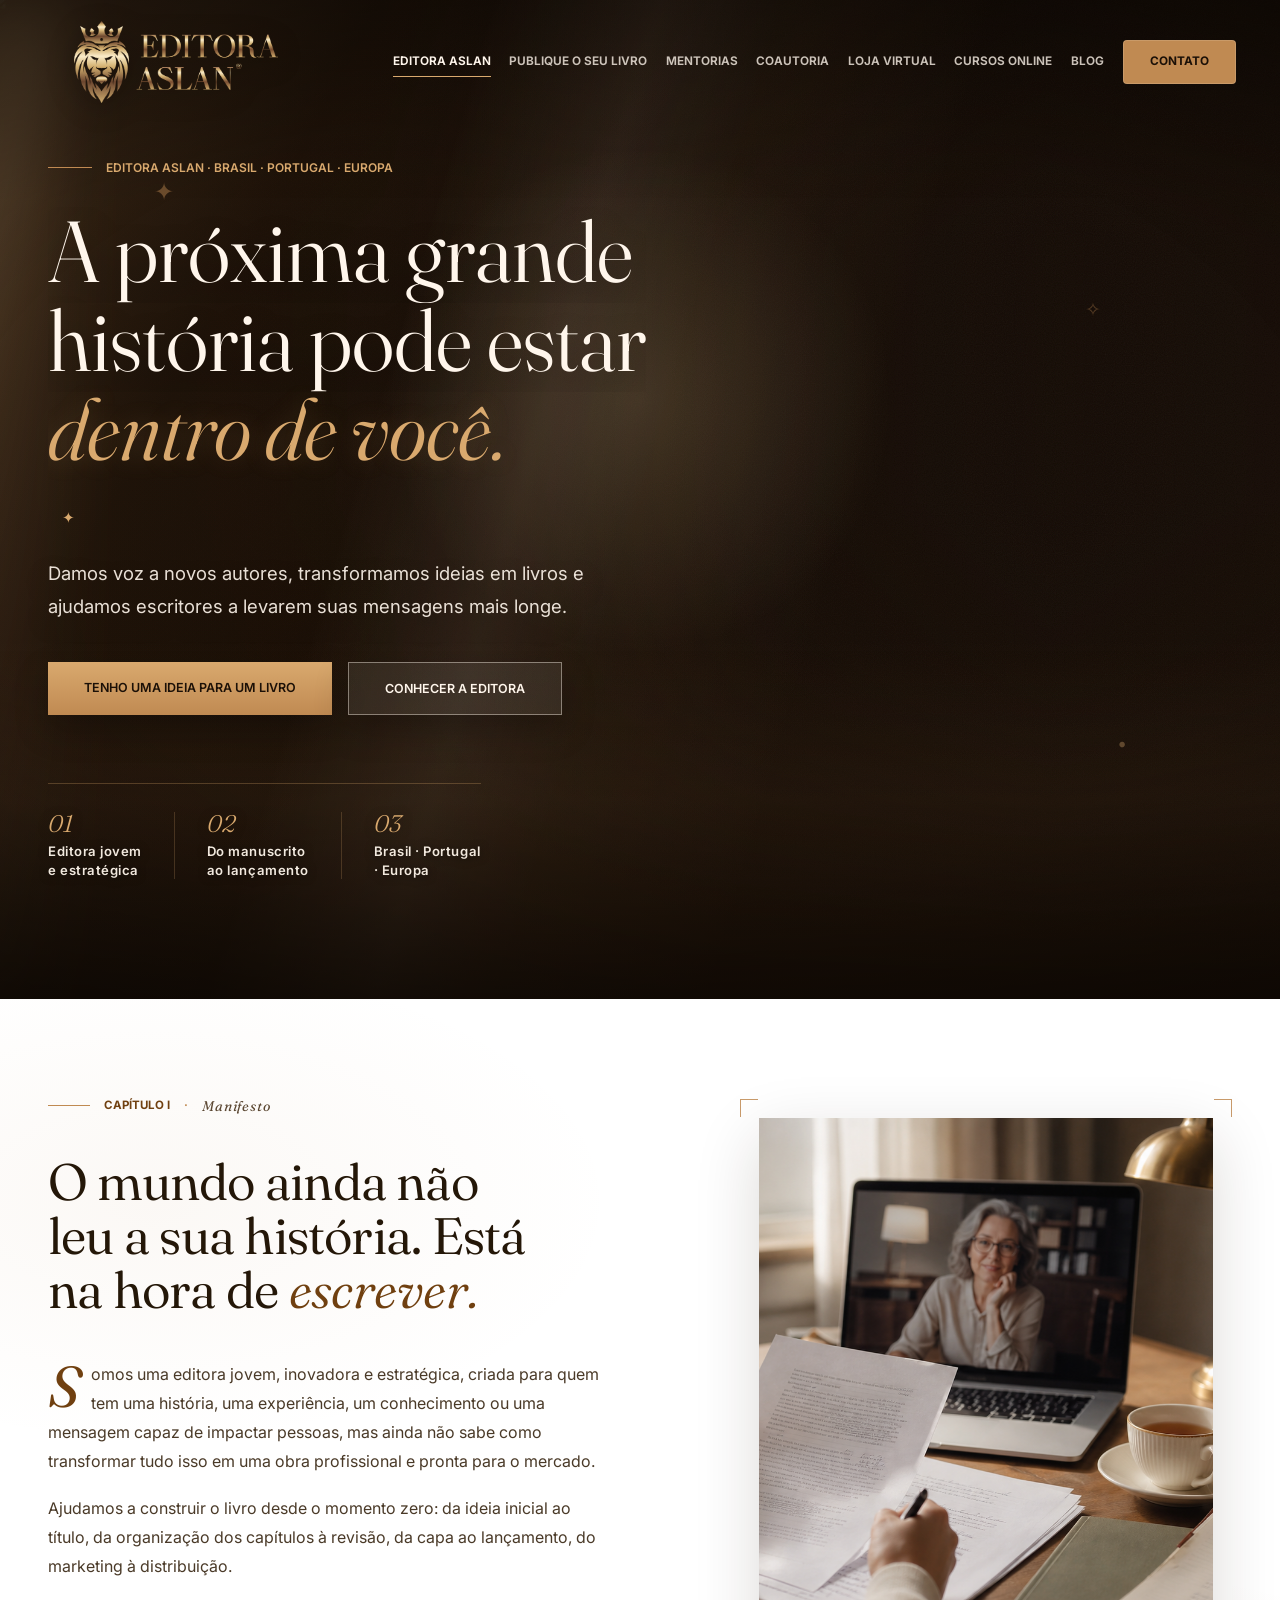
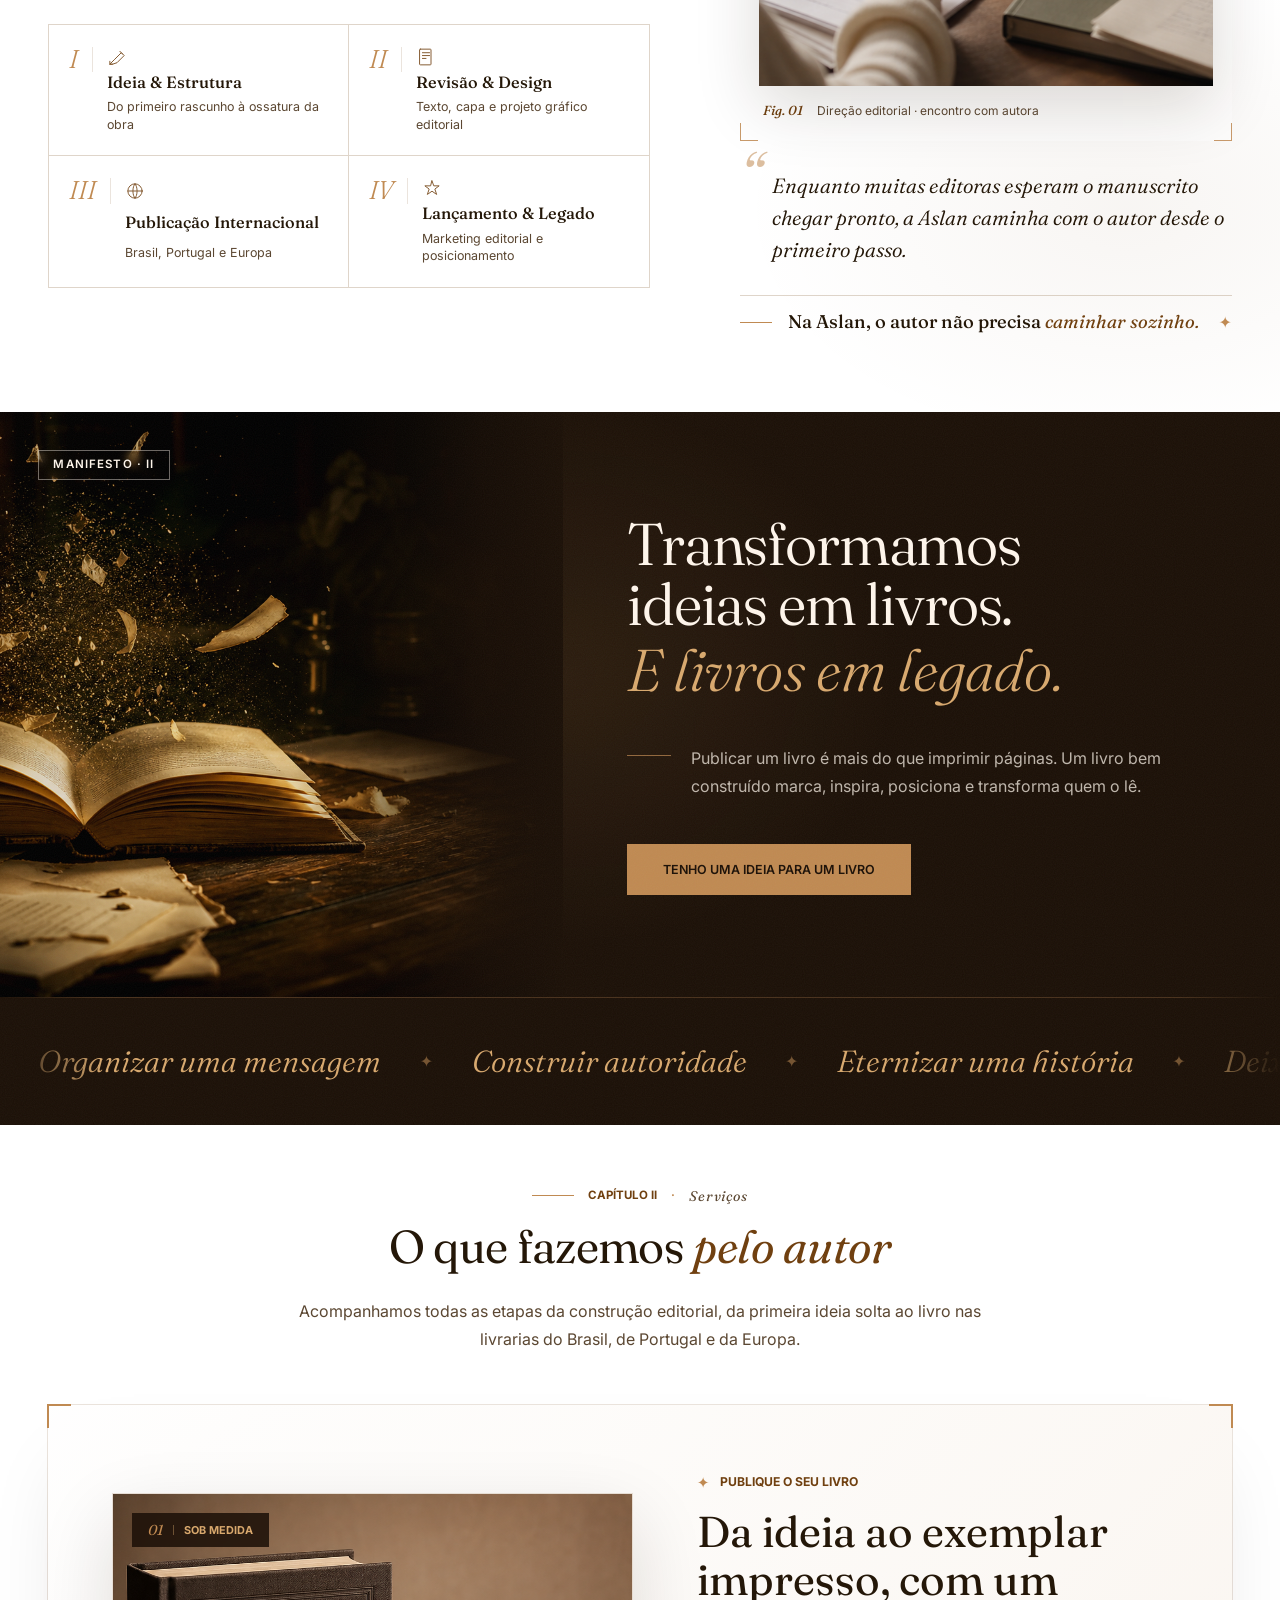
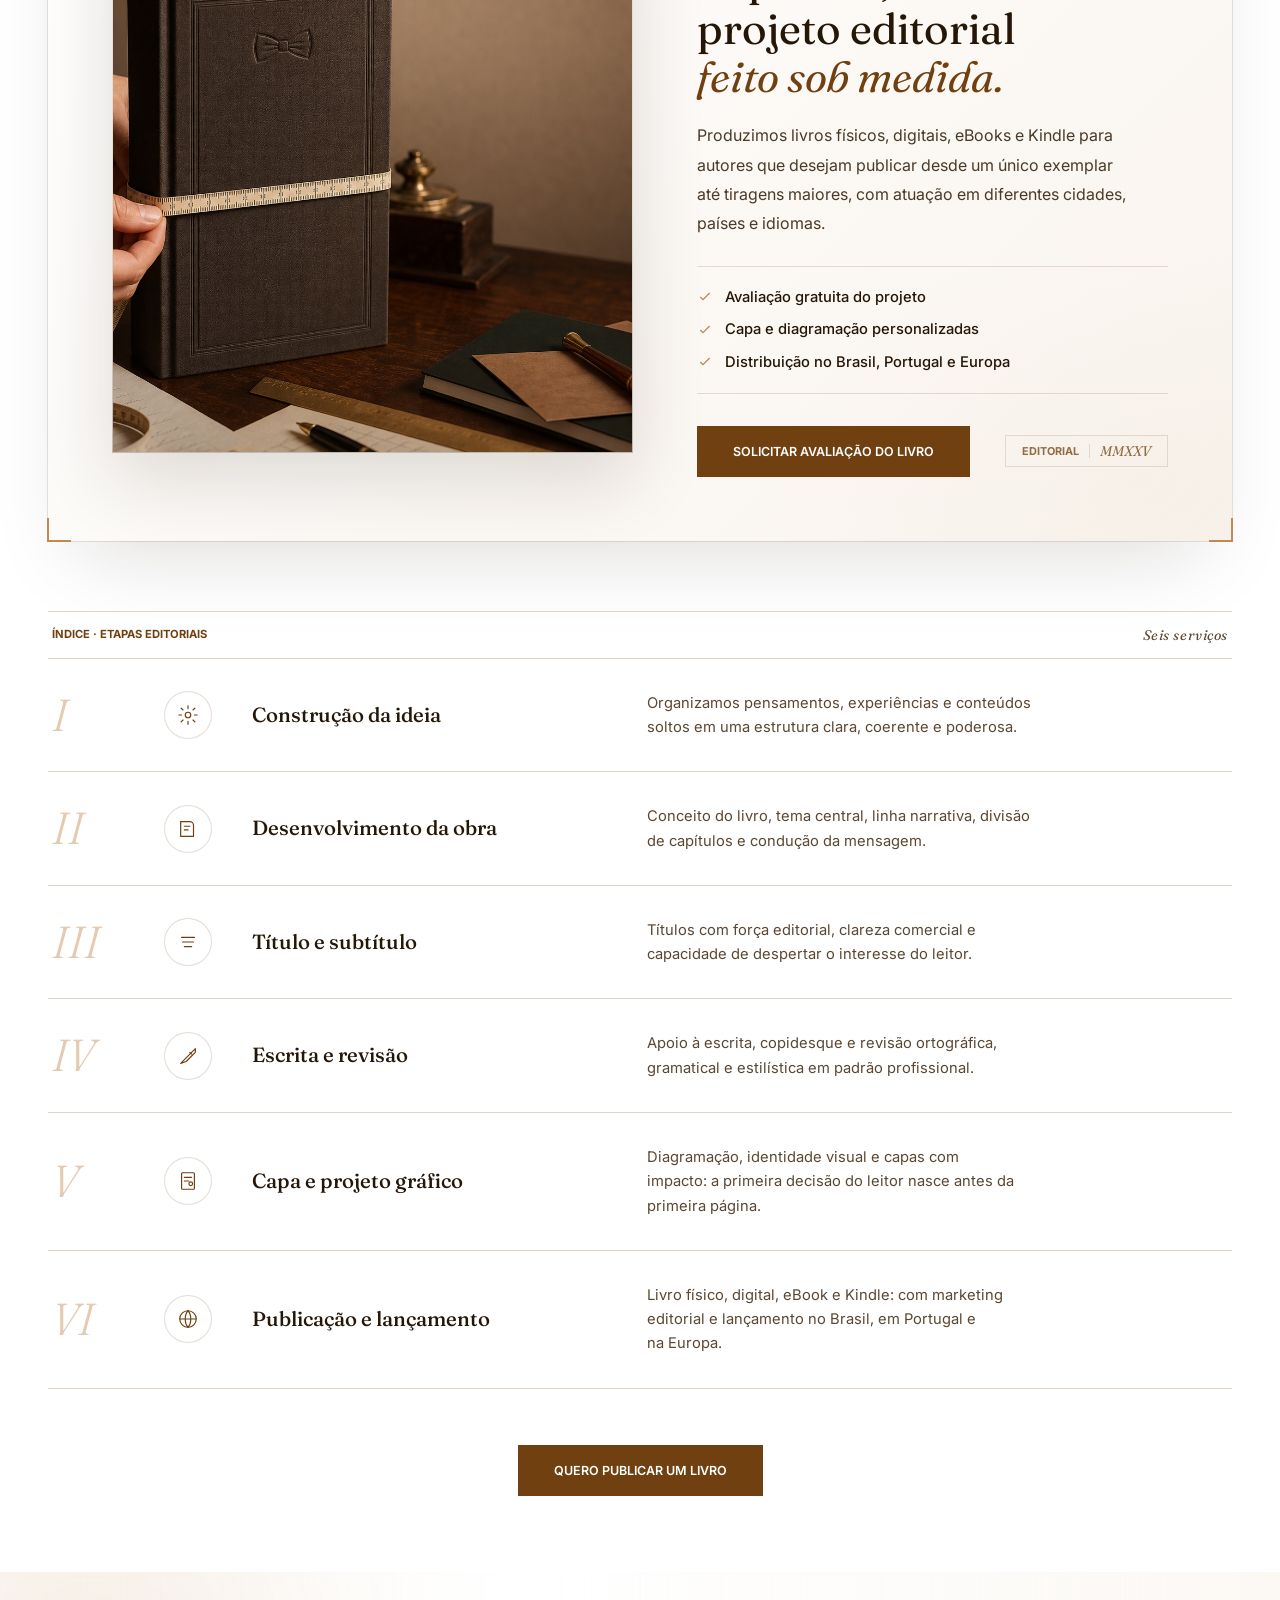
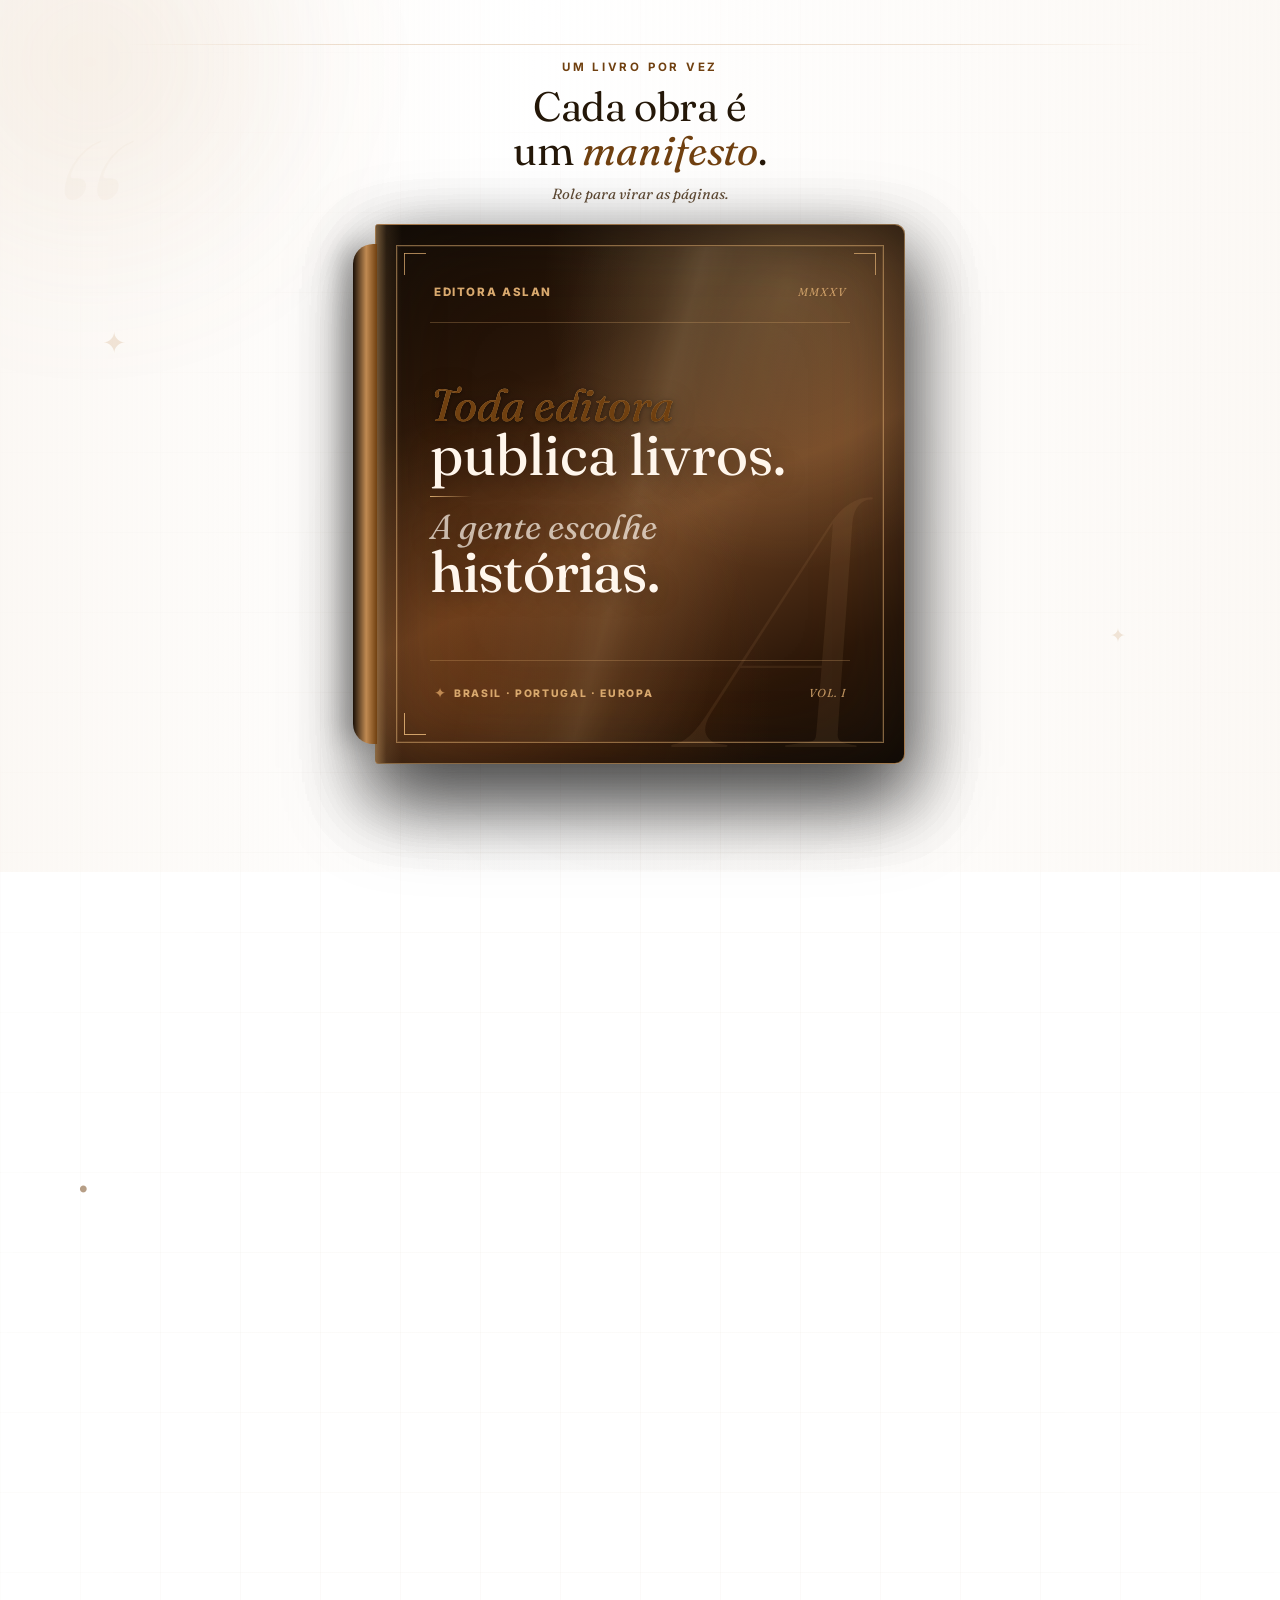
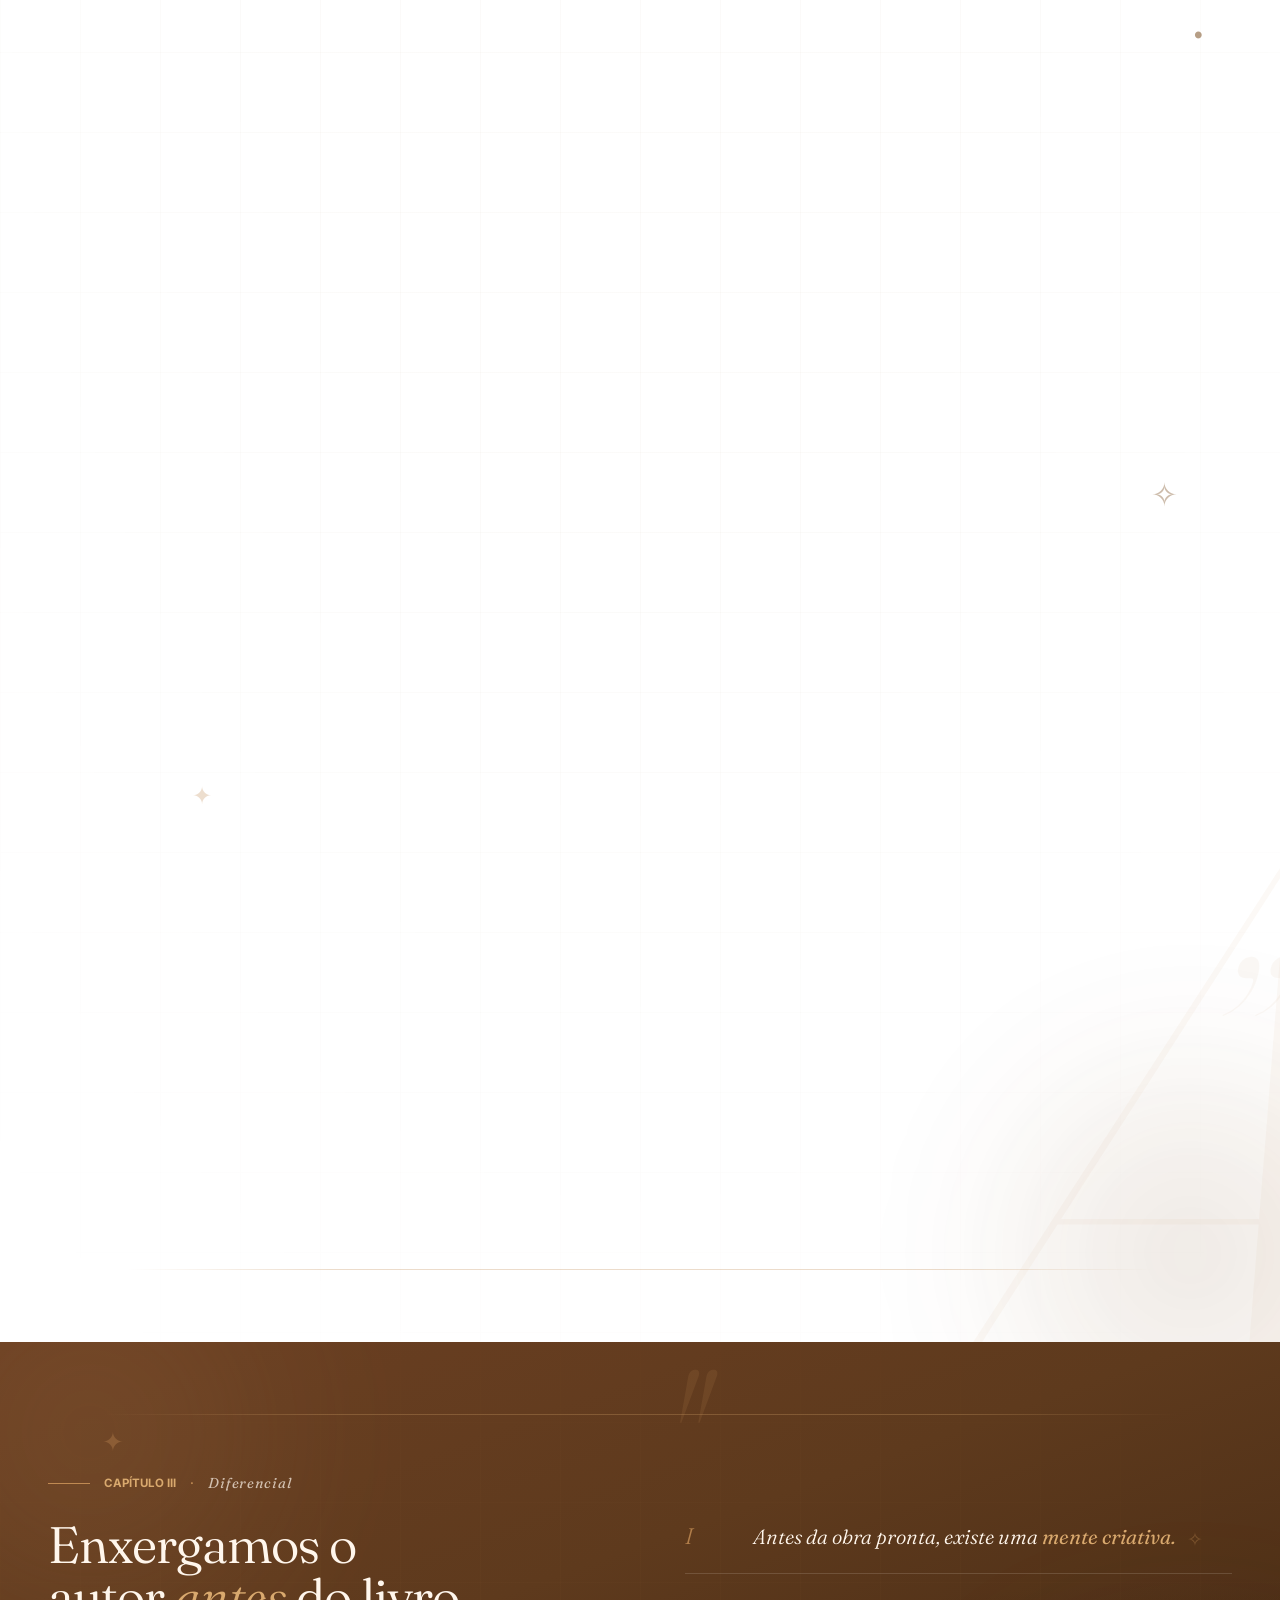
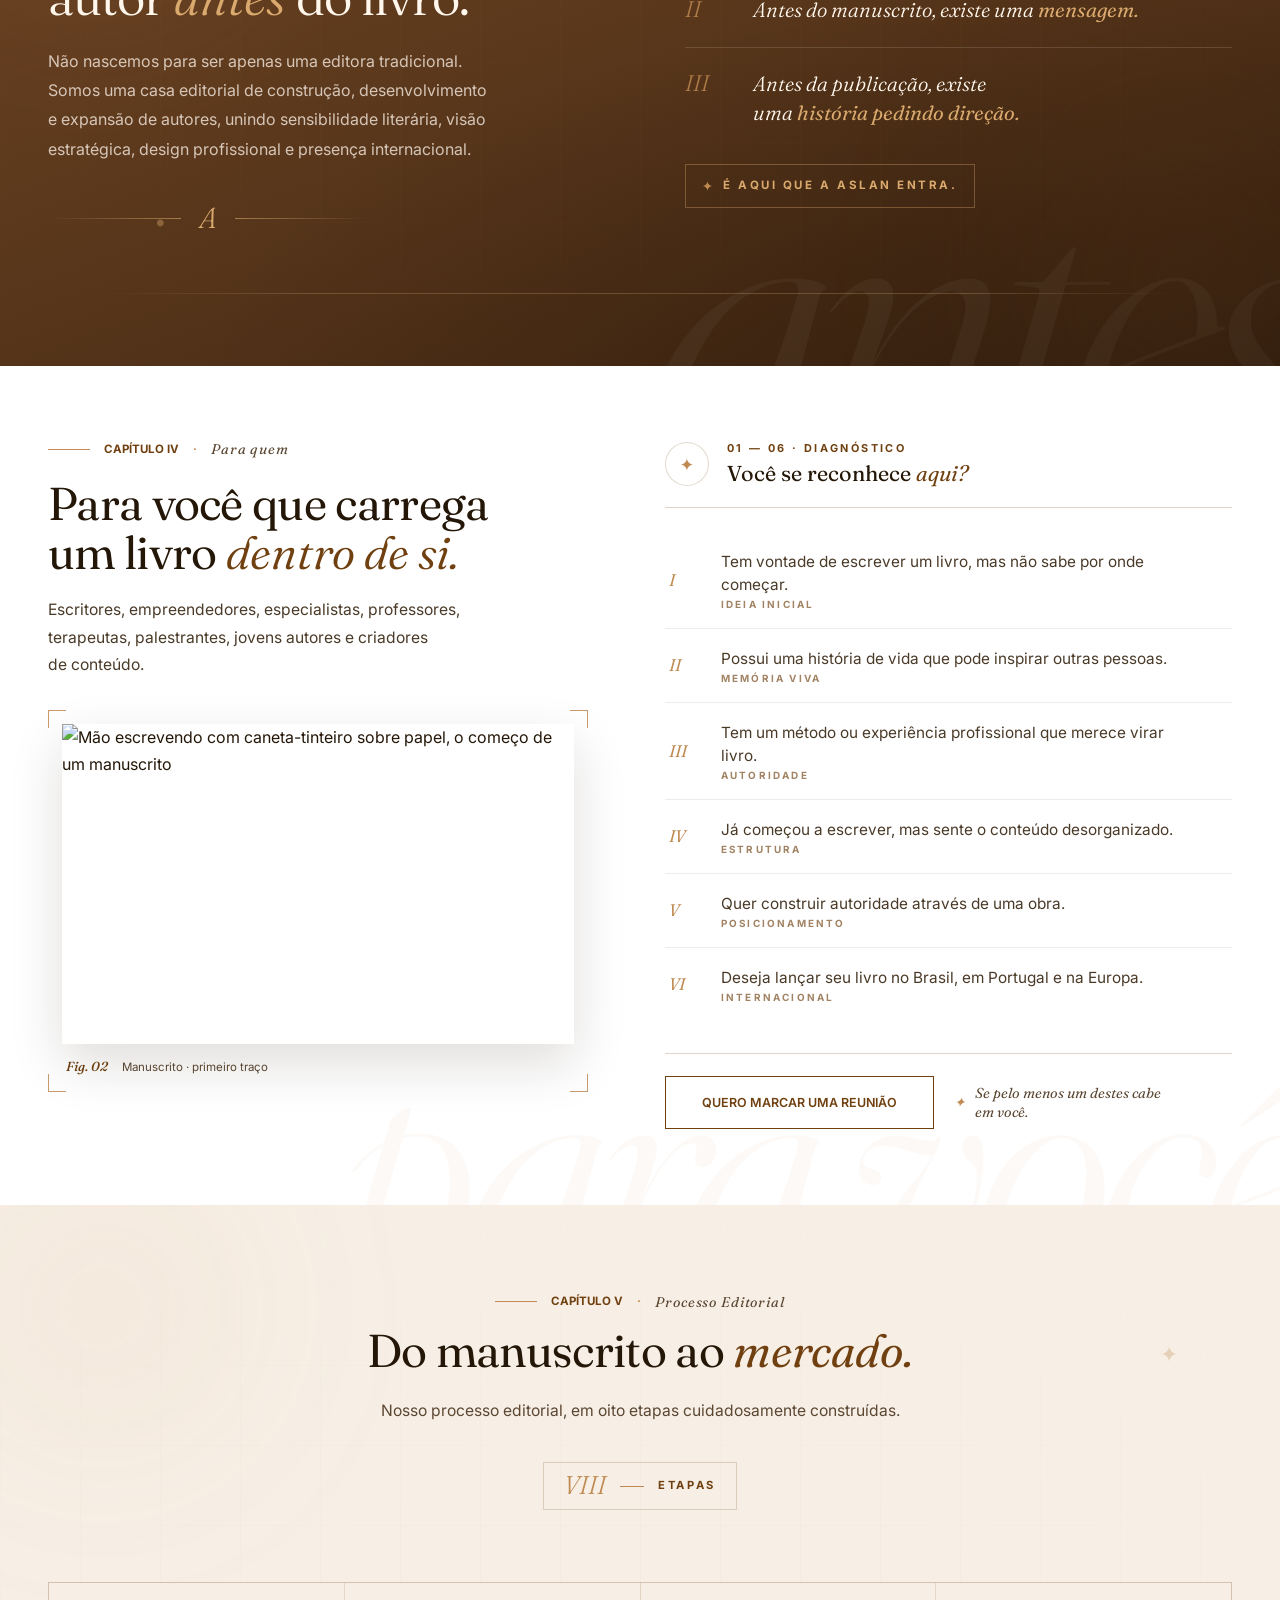
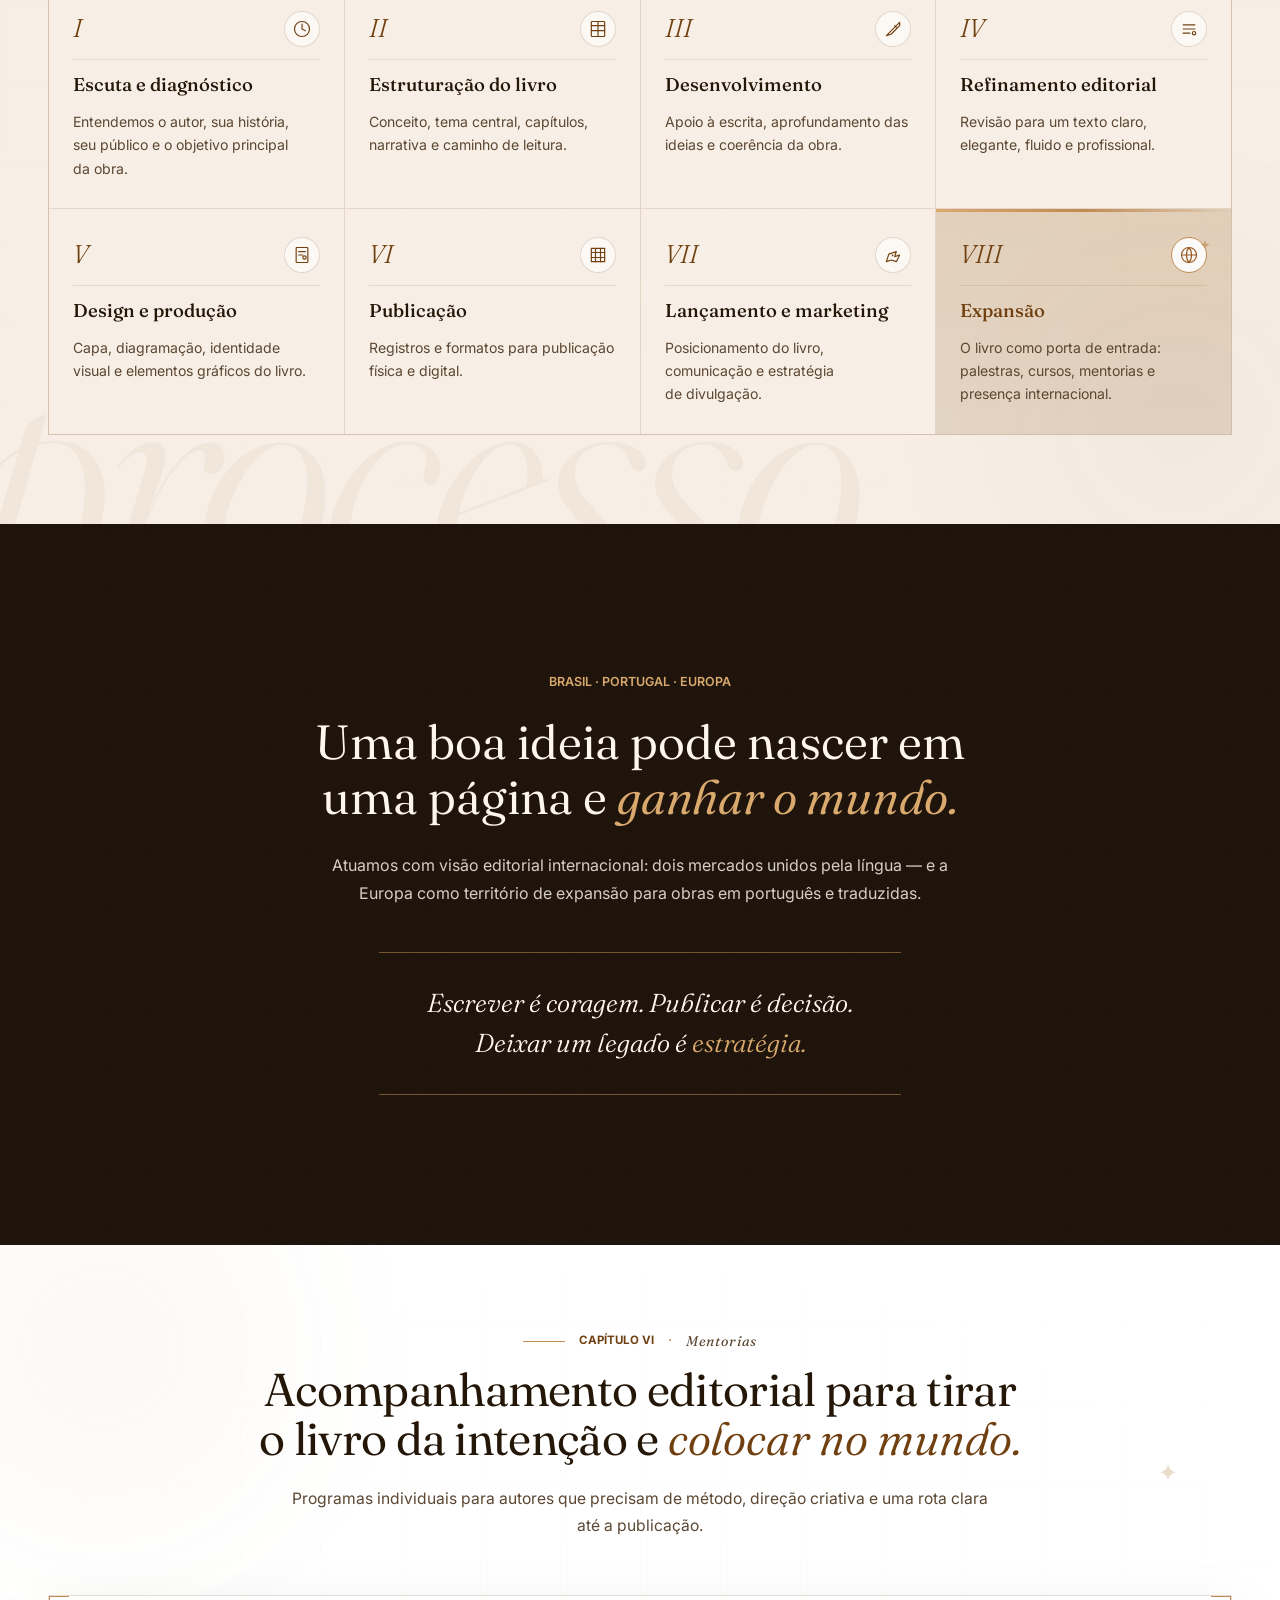
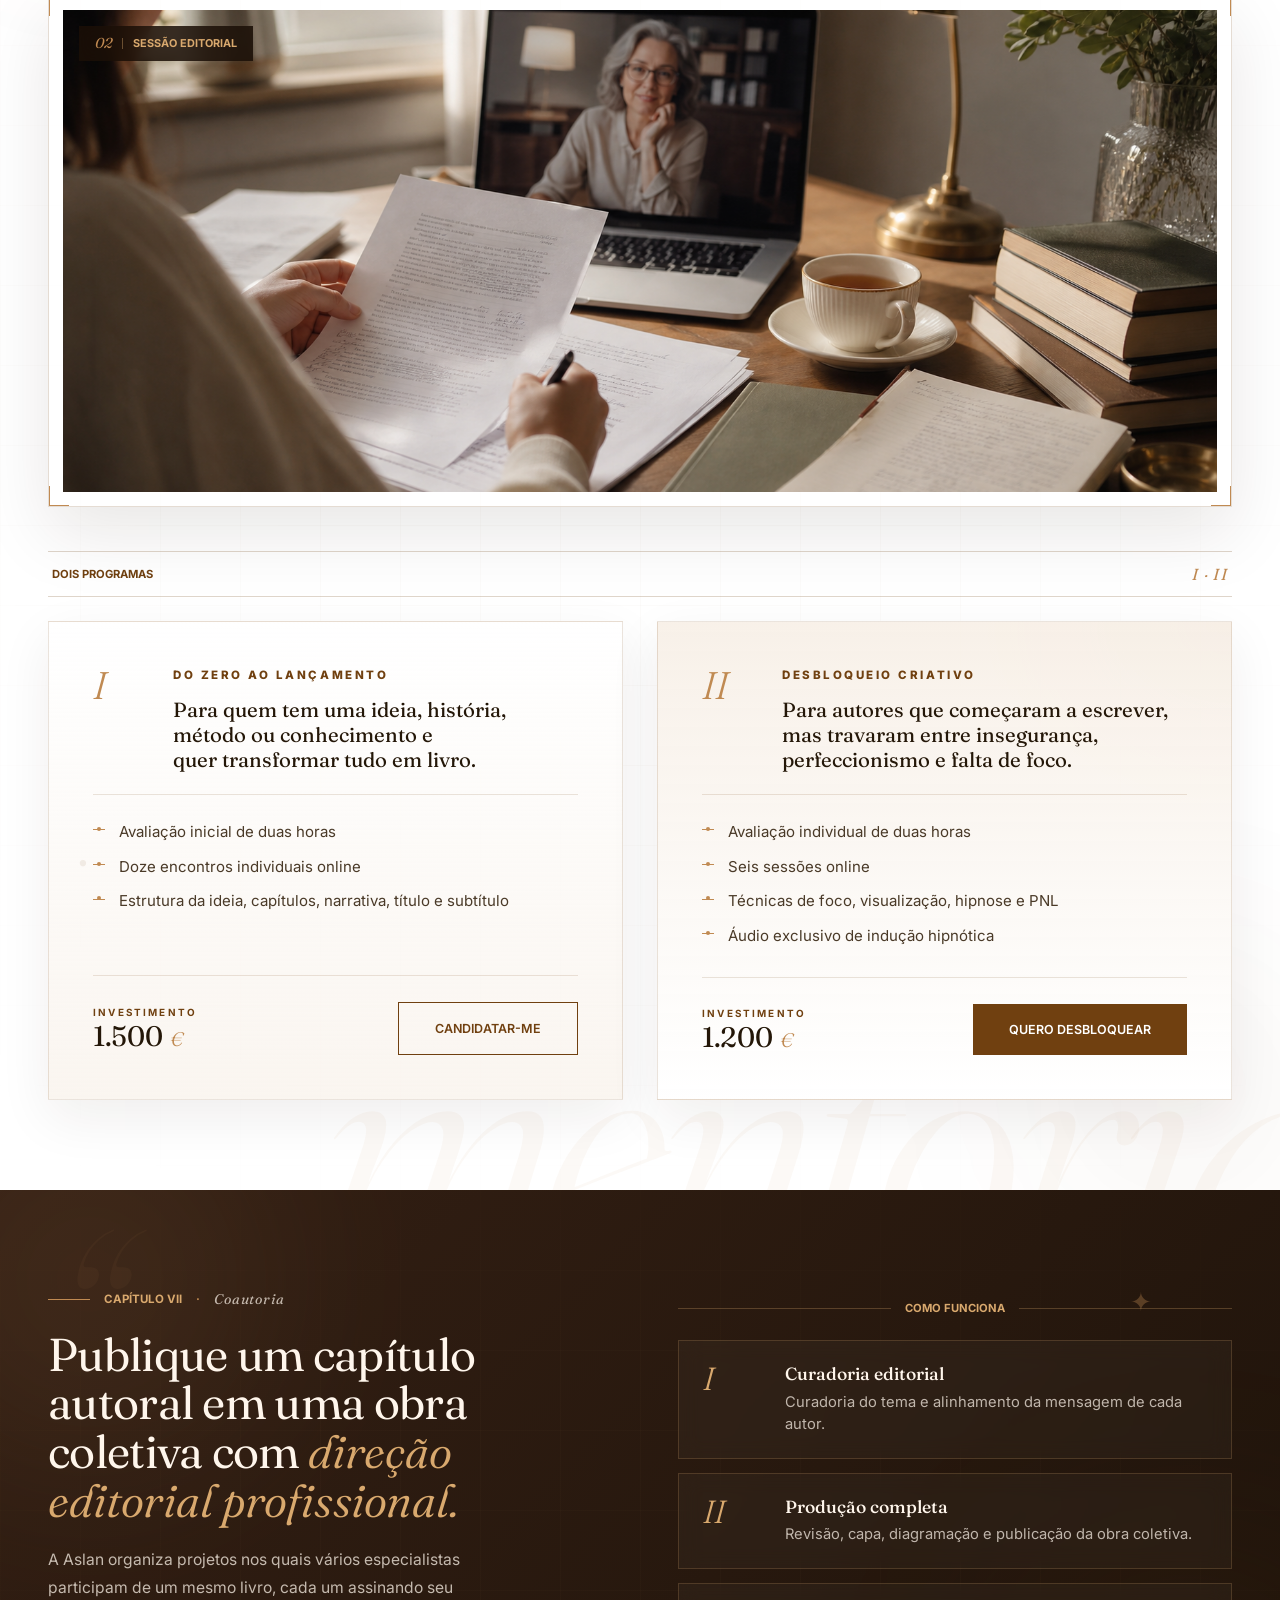
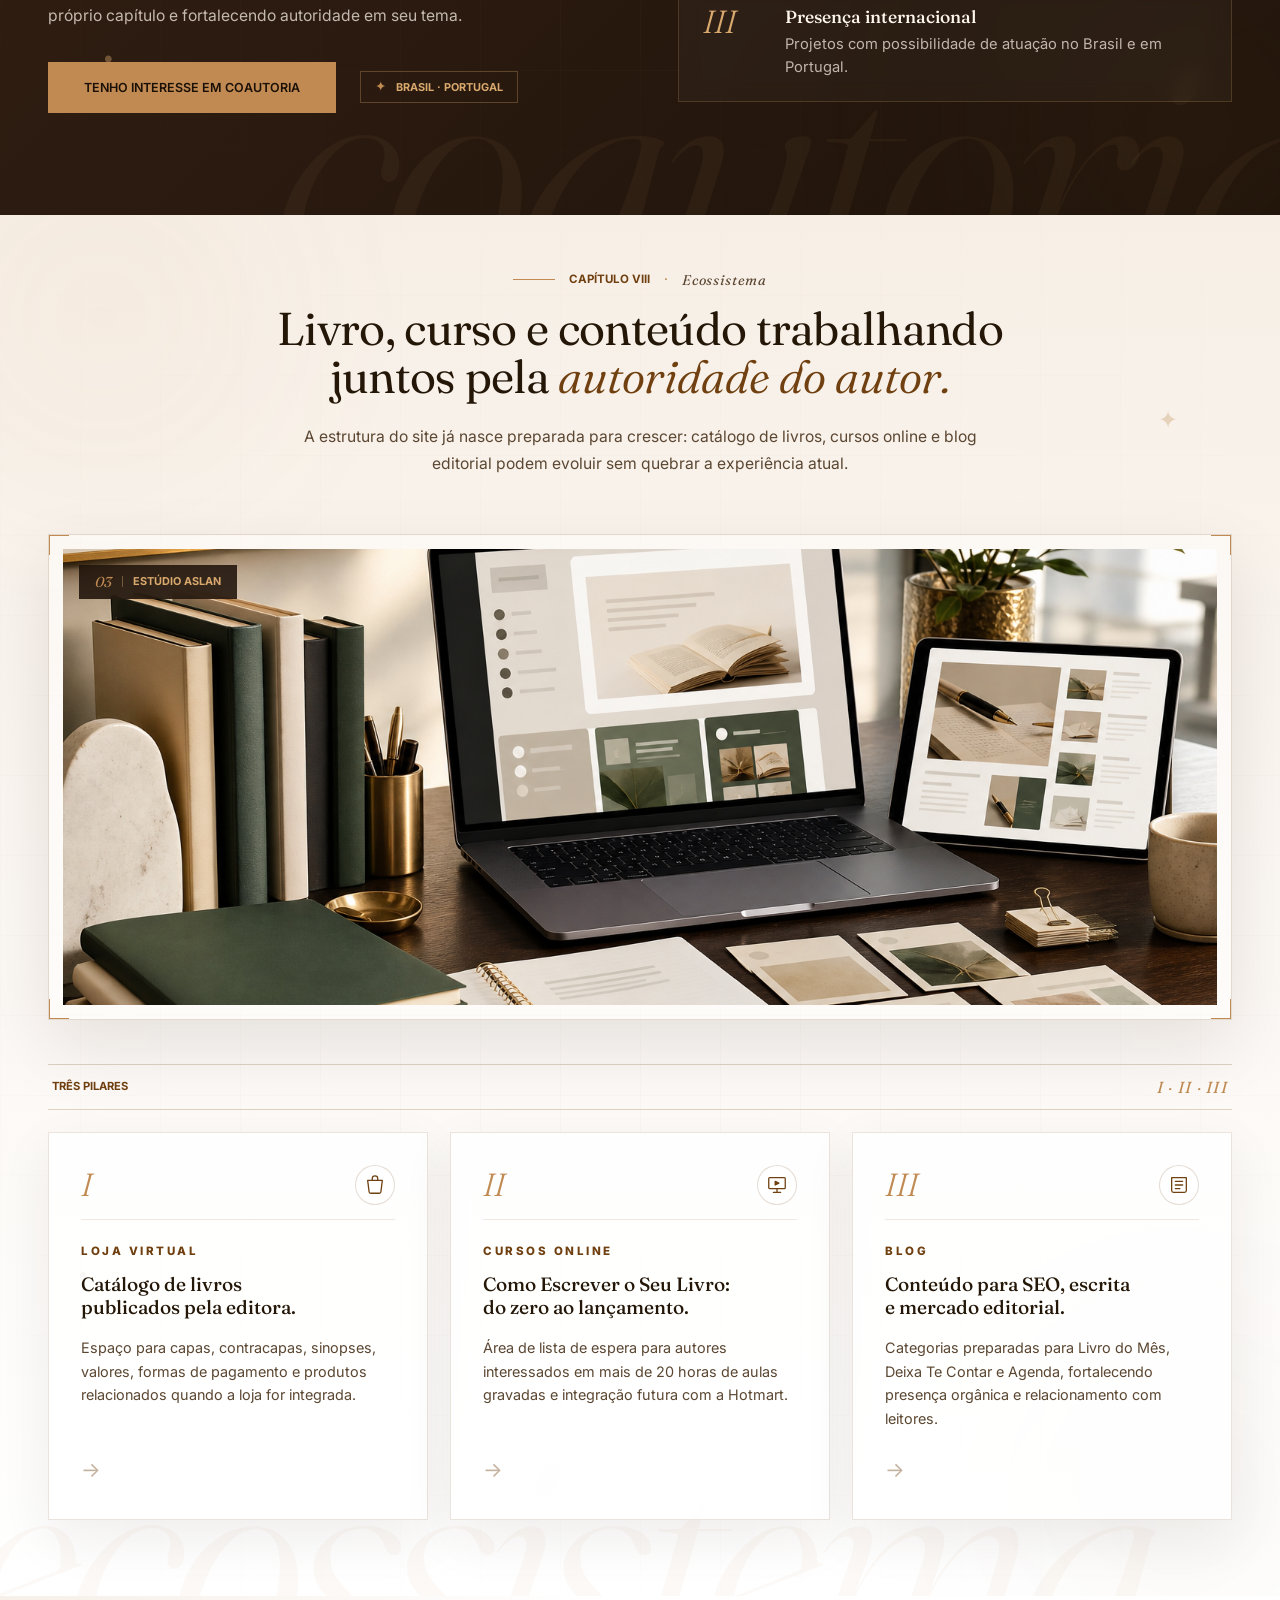
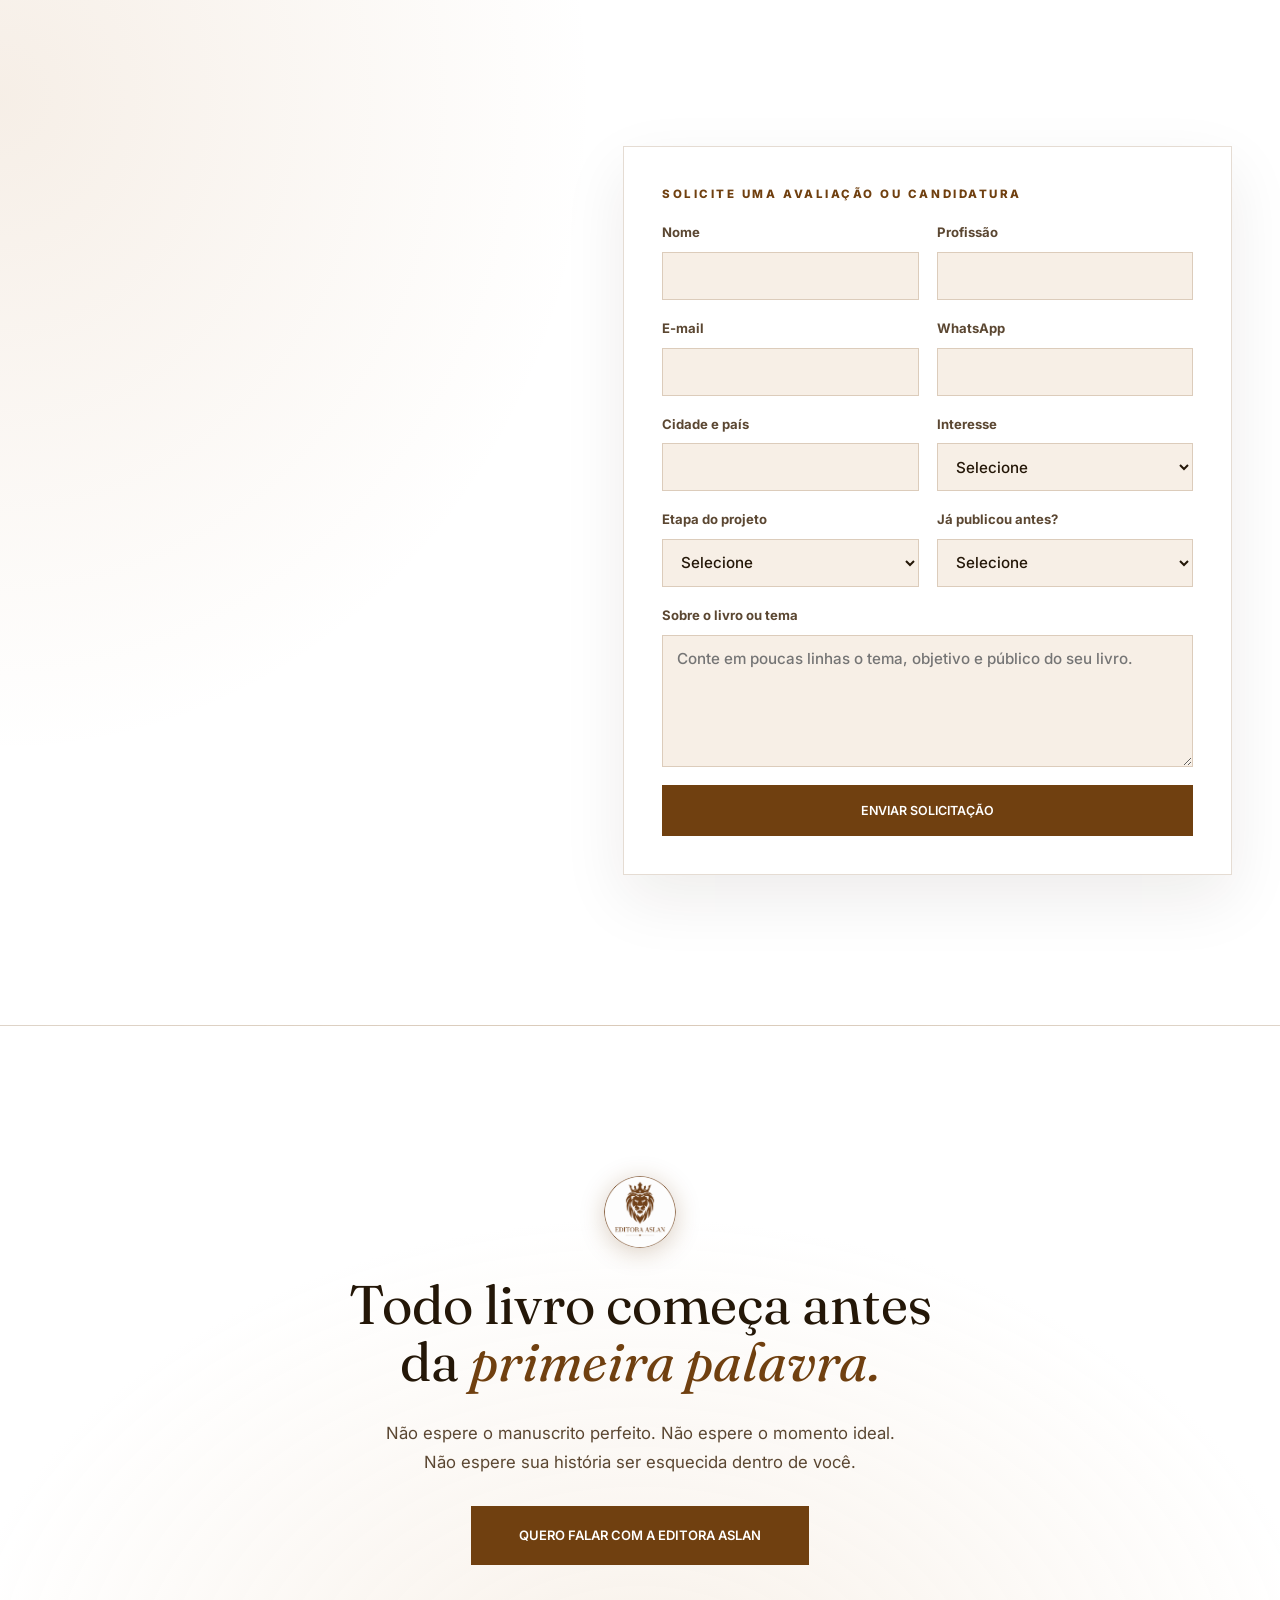
==== index.html @ 35dbc818 "Add files via upload" ====
﻿<!DOCTYPE html>
<html lang="pt-BR">
<head>
  <meta charset="utf-8">
  <meta name="viewport" content="width=device-width, initial-scale=1">
  <title>Editora Aslan — Publique o seu livro no Brasil, em Portugal e na Europa</title>
  <meta name="description" content="Editora para novos autores. Transformamos ideias em livros: estruturação, escrita, revisão, capa, publicação e lançamento no Brasil, em Portugal e na Europa.">
  <meta name="keywords" content="editora de livros, publicar livro, publicar livro no Brasil, publicar livro em Portugal, editora para novos autores, mentoria para escritores, revisão de livros, diagramação de livros, criação de capa de livro, lançamento de livro, marketing editorial, publicação de eBook">
  <link rel="canonical" href="https://www.editoraaslan.com/">
  <meta property="og:title" content="Editora Aslan — Publique o seu livro no Brasil, em Portugal e na Europa">
  <meta property="og:description" content="Construção editorial completa para novos autores: ideia, escrita, revisão, capa, publicação, lançamento, mentorias e projetos de coautoria.">
  <meta property="og:type" content="website">
  <meta property="og:url" content="https://www.editoraaslan.com/">
  <meta property="og:image" content="https://www.editoraaslan.com/uploads/logo.png">
  <meta name="theme-color" content="#1B1007">
  <link rel="icon" href="./uploads/logo.png">
  <link rel="preconnect" href="https://fonts.googleapis.com">
  <link rel="preconnect" href="https://fonts.gstatic.com" crossorigin>
  <link href="https://fonts.googleapis.com/css2?family=Fraunces:ital,opsz,wght@0,9..144,300..700;1,9..144,300..700&family=Inter:wght@400;500;600;700&display=swap" rel="stylesheet">
  <link rel="stylesheet" href="./styles.css">
</head>
<body>

  <!-- NAV -->
  <header class="site-header">
    <div class="site-header__inner">
      <a class="brand" href="#inicio">
        <img class="brand__logo" src="./logo-gold-horizontal.png" alt="Editora Aslan" width="204" height="58">
      </a>
      <nav class="nav" id="nav" aria-label="Navegação principal">
        <a class="nav__item nav__item--active" href="./index.html" aria-current="page">Editora Aslan</a>
        <a class="nav__item" href="./publique-o-seu-livro.html">Publique o seu livro</a>
        <a class="nav__item" href="./mentorias.html">Mentorias</a>
        <a class="nav__item" href="./coautoria.html">Coautoria</a>
        <a class="nav__item" href="./loja.html">Loja Virtual</a>
        <a class="nav__item" href="./cursos.html">Cursos Online</a>
        <a class="nav__item" href="./blog.html">Blog</a>
        <a class="nav__cta" href="./contato.html">Contato</a>
      </nav>
      <button class="nav-toggle" id="nav-toggle" aria-expanded="false" aria-controls="nav" aria-label="Abrir menu">
        <span class="nav-toggle__bar"></span>
        <span class="nav-toggle__bar"></span>
        <span class="nav-toggle__bar"></span>
      </button>
    </div>
  </header>

  <main>
    <!-- HERO -->
    <section class="hero" id="inicio" data-hero-spotlight>
      <div class="hero__stage" aria-hidden="true">
        <img class="hero__media" src="./rt.png" alt="" fetchpriority="high">
      </div>
      <div class="hero__scrim" aria-hidden="true"></div>
      <span class="hero__grain" aria-hidden="true"></span>
      <span class="hero__spotlight" aria-hidden="true"></span>
      <span class="hero__vignette" aria-hidden="true"></span>

<!-- Ambient ornaments -->
      <span class="hero__ornament hero__ornament--1" aria-hidden="true">✦</span>
      <span class="hero__ornament hero__ornament--2" aria-hidden="true">✧</span>
      <span class="hero__ornament hero__ornament--3" aria-hidden="true">·</span>

      <!-- Gold particles -->
      <div class="hero__particles" aria-hidden="true">
        <span></span><span></span><span></span><span></span><span></span>
        <span></span><span></span><span></span><span></span><span></span>
      </div>

      <!-- Light beam sweep -->
      <span class="hero__beam" aria-hidden="true"></span>

<div class="hero__content">
        <p class="hero__kicker"><span class="hero__kicker-line" aria-hidden="true"></span>EDITORA ASLAN · BRASIL · PORTUGAL · EUROPA</p>

        <h1 class="hero__title">
          <span class="hero__line"><span>A próxima grande</span></span>
          <span class="hero__line"><span>história pode estar</span></span>
          <span class="hero__line"><span><em>dentro de você.</em></span></span>
        </h1>

        <!-- Chapter opening flourish -->
        <div class="hero__flourish" aria-hidden="true">
          <span class="hero__flourish-line"></span>
          <span class="hero__flourish-mark">✦</span>
          <span class="hero__flourish-line"></span>
        </div>

        <p class="hero__lead">Damos voz a novos autores, transformamos ideias em livros e ajudamos escritores a levarem suas mensagens mais longe.</p>

        <div class="hero__actions">
          <a class="button button--gold" href="https://wa.me/351935402570">Tenho uma ideia para um livro</a>
          <a class="button button--ghost" href="#manifesto">Conhecer a editora</a>
        </div>

        <!-- Editorial marks below CTAs -->
        <div class="hero__marks" aria-hidden="true">
          <div class="hero__mark">
            <span class="hero__mark-num">01</span>
            <span class="hero__mark-label">Editora jovem<br>e estratégica</span>
          </div>
          <span class="hero__mark-sep"></span>
          <div class="hero__mark">
            <span class="hero__mark-num">02</span>
            <span class="hero__mark-label">Do manuscrito<br>ao lançamento</span>
          </div>
          <span class="hero__mark-sep"></span>
          <div class="hero__mark">
            <span class="hero__mark-num">03</span>
            <span class="hero__mark-label">Brasil · Portugal<br>· Europa</span>
          </div>
        </div>
      </div>

    </section>
<!-- MANIFESTO -->
    <section class="manifesto" id="manifesto">
      <div class="manifesto__inner">

        <!-- Coluna esquerda: título + texto + pilares -->
        <div class="manifesto__left reveal">
          <header class="manifesto__eyebrow">
            <span class="manifesto__eyebrow-line" aria-hidden="true"></span>
            <span>Capítulo I</span>
            <span class="manifesto__eyebrow-sep" aria-hidden="true">·</span>
            <span class="manifesto__eyebrow-italic">Manifesto</span>
          </header>

          <h2 class="manifesto__title">O mundo ainda não leu a sua história. Está na hora de <em>escrever.</em></h2>

          <div class="manifesto__body-text">
            <p><span class="manifesto__dropcap">S</span>omos uma editora jovem, inovadora e estratégica, criada para quem tem uma história, uma experiência, um conhecimento ou uma mensagem capaz de impactar pessoas, mas ainda não sabe como transformar tudo isso em uma obra profissional e pronta para o mercado.</p>
            <p>Ajudamos a construir o livro desde o momento zero: da ideia inicial ao título, da organização dos capítulos à revisão, da capa ao lançamento, do marketing à distribuição.</p>
          </div>

          <div class="manifesto__pillars">
            <div class="manifesto__pillar">
              <span class="manifesto__pillar-num" aria-hidden="true">I</span>
              <span class="manifesto__pillar-icon" aria-hidden="true">
                <svg width="20" height="20" viewBox="0 0 28 28" fill="none" stroke="currentColor" stroke-width="1.4" stroke-linecap="round" stroke-linejoin="round"><path d="M4 24 L10 18 L20 8 L24 12 L14 22 L8 24 Z"/><path d="M18 6 L22 10"/><path d="M8 24 L4 24 L4 20"/></svg>
              </span>
              <strong>Ideia &amp; Estrutura</strong>
              <span class="manifesto__pillar-sub">Do primeiro rascunho à ossatura da obra</span>
            </div>
            <div class="manifesto__pillar">
              <span class="manifesto__pillar-num" aria-hidden="true">II</span>
              <span class="manifesto__pillar-icon" aria-hidden="true">
                <svg width="20" height="20" viewBox="0 0 28 28" fill="none" stroke="currentColor" stroke-width="1.4" stroke-linecap="round" stroke-linejoin="round"><rect x="5" y="3" width="16" height="22" rx="1"/><path d="M9 8 H19"/><path d="M9 12 H19"/><path d="M9 16 H14"/></svg>
              </span>
              <strong>Revisão &amp; Design</strong>
              <span class="manifesto__pillar-sub">Texto, capa e projeto gráfico editorial</span>
            </div>
            <div class="manifesto__pillar">
              <span class="manifesto__pillar-num" aria-hidden="true">III</span>
              <span class="manifesto__pillar-icon" aria-hidden="true">
                <svg width="20" height="20" viewBox="0 0 28 28" fill="none" stroke="currentColor" stroke-width="1.4" stroke-linecap="round" stroke-linejoin="round"><circle cx="14" cy="14" r="10"/><path d="M14 4 C10 8 10 20 14 24"/><path d="M14 4 C18 8 18 20 14 24"/><path d="M4 14 H24"/></svg>
              </span>
              <strong>Publicação Internacional</strong>
              <span class="manifesto__pillar-sub">Brasil, Portugal e Europa</span>
            </div>
            <div class="manifesto__pillar">
              <span class="manifesto__pillar-num" aria-hidden="true">IV</span>
              <span class="manifesto__pillar-icon" aria-hidden="true">
                <svg width="20" height="20" viewBox="0 0 28 28" fill="none" stroke="currentColor" stroke-width="1.4" stroke-linecap="round" stroke-linejoin="round"><path d="M14 4 L16.5 11 L24 11 L18 15.5 L20.5 23 L14 18.5 L7.5 23 L10 15.5 L4 11 L11.5 11 Z"/></svg>
              </span>
              <strong>Lançamento &amp; Legado</strong>
              <span class="manifesto__pillar-sub">Marketing editorial e posicionamento</span>
            </div>
          </div>
        </div>

        <!-- Coluna direita: imagem + citação + assinatura -->
        <div class="manifesto__right reveal reveal--late">
          <figure class="manifesto__figure">
            <span class="manifesto__figure-corner manifesto__figure-corner--tl" aria-hidden="true"></span>
            <span class="manifesto__figure-corner manifesto__figure-corner--tr" aria-hidden="true"></span>
            <span class="manifesto__figure-corner manifesto__figure-corner--bl" aria-hidden="true"></span>
            <span class="manifesto__figure-corner manifesto__figure-corner--br" aria-hidden="true"></span>
            <div class="manifesto__image-wrap">
              <img src="./uploads/aslan-mentorship.png" alt="Mentoria editorial" loading="lazy" class="manifesto__image">
            </div>
            <figcaption class="manifesto__figure-caption">
              <span class="manifesto__figure-tag">Fig. 01</span>
              <span>Direção editorial · encontro com autora</span>
            </figcaption>
          </figure>

          <blockquote class="manifesto__quote">
            <span class="manifesto__quote-mark" aria-hidden="true">&ldquo;</span>
            <p>Enquanto muitas editoras esperam o manuscrito chegar pronto, a Aslan caminha com o autor desde o primeiro passo.</p>
          </blockquote>

          <div class="manifesto__signoff">
            <span class="manifesto__signoff-line" aria-hidden="true"></span>
            <p class="manifesto__closing">Na Aslan, o autor não precisa <em>caminhar sozinho.</em></p>
            <span class="manifesto__signoff-star" aria-hidden="true">✦</span>
          </div>
        </div>

      </div>
    </section>

    <!-- LEGADO -->
    <section class="legacy">
      <div class="legacy__split">
        <figure class="legacy__hero-img reveal">
          <img src="./uploads/aslan-legacy-book.png" alt="Livro aberto com partículas douradas, representando ideias transformadas em legado" loading="lazy">
          <span class="legacy__hero-tag" aria-hidden="true">Manifesto · II</span>
        </figure>

        <div class="legacy__body reveal reveal--late">
          <h2 class="legacy__title">
            Transformamos ideias em livros.
            <em>E livros em legado.</em>
          </h2>
          <div class="legacy__meta">
            <div class="legacy__rule" aria-hidden="true"></div>
            <p class="legacy__copy">Publicar um livro é mais do que imprimir páginas. Um livro bem construído marca, inspira, posiciona e transforma quem o lê.</p>
          </div>
          <a class="button button--gold" href="https://wa.me/351935402570">Tenho uma ideia para um livro</a>
        </div>
      </div>

      <div class="marquee" aria-label="Organizar uma mensagem, construir autoridade, eternizar uma história, deixar um legado, atravessar fronteiras">
        <div class="marquee__track" aria-hidden="true">
          <span class="marquee__group">
            <span class="marquee__item">Organizar uma mensagem</span><span class="marquee__sep">✦</span>
            <span class="marquee__item">Construir autoridade</span><span class="marquee__sep">✦</span>
            <span class="marquee__item">Eternizar uma história</span><span class="marquee__sep">✦</span>
            <span class="marquee__item">Deixar um legado</span><span class="marquee__sep">✦</span>
            <span class="marquee__item">Atravessar fronteiras</span><span class="marquee__sep">✦</span>
          </span>
          <span class="marquee__group">
            <span class="marquee__item">Organizar uma mensagem</span><span class="marquee__sep">✦</span>
            <span class="marquee__item">Construir autoridade</span><span class="marquee__sep">✦</span>
            <span class="marquee__item">Eternizar uma história</span><span class="marquee__sep">✦</span>
            <span class="marquee__item">Deixar um legado</span><span class="marquee__sep">✦</span>
            <span class="marquee__item">Atravessar fronteiras</span><span class="marquee__sep">✦</span>
          </span>
        </div>
      </div>
    </section>

    <!-- O QUE FAZEMOS -->
    <section class="services" id="servicos">
      <div class="services__inner">
        <header class="services__heading reveal">
          <p class="services__eyebrow">
            <span class="services__eyebrow-line" aria-hidden="true"></span>
            <span>Capítulo II</span>
            <span class="services__eyebrow-sep" aria-hidden="true">·</span>
            <span class="services__eyebrow-italic">Serviços</span>
          </p>
          <h2 class="services__title">O que fazemos <em class="accent">pelo autor</em></h2>
          <p class="services__intro">Acompanhamos todas as etapas da construção editorial, da primeira ideia solta ao livro nas livrarias do Brasil, de Portugal e da Europa.</p>
        </header>

        <div class="publish-showcase reveal">
          <span class="publish-showcase__corner publish-showcase__corner--tl" aria-hidden="true"></span>
          <span class="publish-showcase__corner publish-showcase__corner--tr" aria-hidden="true"></span>
          <span class="publish-showcase__corner publish-showcase__corner--bl" aria-hidden="true"></span>
          <span class="publish-showcase__corner publish-showcase__corner--br" aria-hidden="true"></span>

          <div class="publish-showcase__visual">
            <span class="publish-showcase__badge" aria-hidden="true">
              <span class="publish-showcase__badge-num">01</span>
              <span class="publish-showcase__badge-label">Sob medida</span>
            </span>
            <img class="publish-showcase__image" src="./uploads/aslan-publish-tailored-book.png" alt="Livro personalizado sendo medido com fita métrica, representando um projeto editorial sob medida" loading="lazy">
            <div class="book-mockup" aria-label="Exemplo de capa personalizada">
              <div class="book-mockup__cover">
                <span class="book-mockup__seal">Editora Aslan</span>
                <strong>Seu título aqui</strong>
                <em>Seu subtítulo aqui</em>
                <span class="book-mockup__author">Seu nome aqui</span>
              </div>
              <div class="book-mockup__pages" aria-hidden="true"></div>
            </div>
          </div>

          <div class="publish-showcase__content">
            <span class="section-label section-label--gold">
              <span class="section-label__mark" aria-hidden="true">✦</span>
              Publique o seu livro
            </span>
            <h3>Da ideia ao exemplar impresso, com um projeto editorial <em>feito sob medida.</em></h3>
            <p>Produzimos livros físicos, digitais, eBooks e Kindle para autores que desejam publicar desde um único exemplar até tiragens maiores, com atuação em diferentes cidades, países e idiomas.</p>

            <ul class="publish-showcase__facts">
              <li>
                <svg width="16" height="16" viewBox="0 0 24 24" fill="none" stroke="currentColor" stroke-width="1.5" aria-hidden="true"><path d="M5 12l4 4L19 6"/></svg>
                <span>Avaliação gratuita do projeto</span>
              </li>
              <li>
                <svg width="16" height="16" viewBox="0 0 24 24" fill="none" stroke="currentColor" stroke-width="1.5" aria-hidden="true"><path d="M5 12l4 4L19 6"/></svg>
                <span>Capa e diagramação personalizadas</span>
              </li>
              <li>
                <svg width="16" height="16" viewBox="0 0 24 24" fill="none" stroke="currentColor" stroke-width="1.5" aria-hidden="true"><path d="M5 12l4 4L19 6"/></svg>
                <span>Distribuição no Brasil, Portugal e Europa</span>
              </li>
            </ul>

            <div class="publish-showcase__footer">
              <a class="button button--bronze" href="#contato">Solicitar avaliação do livro</a>
              <span class="publish-showcase__stamp" aria-hidden="true">
                <span class="publish-showcase__stamp-label">Editorial</span>
                <span class="publish-showcase__stamp-num">MMXXV</span>
              </span>
            </div>
          </div>
        </div>
        <div class="services__toc-header" aria-hidden="true">
          <span class="services__toc-label">Índice · Etapas Editoriais</span>
          <span class="services__toc-count">Seis serviços</span>
        </div>

        <ol class="services__list">
          <li class="service">
            <span class="service__number" aria-hidden="true">I</span>
            <span class="service__icon" aria-hidden="true">
              <svg width="22" height="22" viewBox="0 0 24 24" fill="none" stroke="currentColor" stroke-width="1.3" stroke-linecap="round" stroke-linejoin="round"><circle cx="12" cy="12" r="3"/><path d="M12 2v3M12 19v3M2 12h3M19 12h3M4.5 4.5l2 2M17.5 17.5l2 2M4.5 19.5l2-2M17.5 6.5l2-2"/></svg>
            </span>
            <h3 class="service__title">Construção da ideia</h3>
            <p class="service__copy">Organizamos pensamentos, experiências e conteúdos soltos em uma estrutura clara, coerente e poderosa.</p>
            <span class="service__arrow" aria-hidden="true">→</span>
          </li>
          <li class="service">
            <span class="service__number" aria-hidden="true">II</span>
            <span class="service__icon" aria-hidden="true">
              <svg width="22" height="22" viewBox="0 0 24 24" fill="none" stroke="currentColor" stroke-width="1.3" stroke-linecap="round" stroke-linejoin="round"><path d="M4 4h10a4 4 0 0 1 4 4v12"/><path d="M4 4v16h14"/><path d="M8 9h6M8 13h4"/></svg>
            </span>
            <h3 class="service__title">Desenvolvimento da obra</h3>
            <p class="service__copy">Conceito do livro, tema central, linha narrativa, divisão de capítulos e condução da mensagem.</p>
            <span class="service__arrow" aria-hidden="true">→</span>
          </li>
          <li class="service">
            <span class="service__number" aria-hidden="true">III</span>
            <span class="service__icon" aria-hidden="true">
              <svg width="22" height="22" viewBox="0 0 24 24" fill="none" stroke="currentColor" stroke-width="1.3" stroke-linecap="round" stroke-linejoin="round"><path d="M5 7h14M6 12h12M8 17h8"/></svg>
            </span>
            <h3 class="service__title">Título e subtítulo</h3>
            <p class="service__copy">Títulos com força editorial, clareza comercial e capacidade de despertar o interesse do leitor.</p>
            <span class="service__arrow" aria-hidden="true">→</span>
          </li>
          <li class="service">
            <span class="service__number" aria-hidden="true">IV</span>
            <span class="service__icon" aria-hidden="true">
              <svg width="22" height="22" viewBox="0 0 24 24" fill="none" stroke="currentColor" stroke-width="1.3" stroke-linecap="round" stroke-linejoin="round"><path d="M4 20 L10 14 L20 4 L20 8 L10 18 L4 20 Z"/><path d="M14 8 L16 10"/></svg>
            </span>
            <h3 class="service__title">Escrita e revisão</h3>
            <p class="service__copy">Apoio à escrita, copidesque e revisão ortográfica, gramatical e estilística em padrão profissional.</p>
            <span class="service__arrow" aria-hidden="true">→</span>
          </li>
          <li class="service">
            <span class="service__number" aria-hidden="true">V</span>
            <span class="service__icon" aria-hidden="true">
              <svg width="22" height="22" viewBox="0 0 24 24" fill="none" stroke="currentColor" stroke-width="1.3" stroke-linecap="round" stroke-linejoin="round"><rect x="5" y="3" width="14" height="18" rx="1"/><path d="M8 8h8M8 12h5"/><circle cx="15" cy="15" r="2"/></svg>
            </span>
            <h3 class="service__title">Capa e projeto gráfico</h3>
            <p class="service__copy">Diagramação, identidade visual e capas com impacto: a primeira decisão do leitor nasce antes da primeira página.</p>
            <span class="service__arrow" aria-hidden="true">→</span>
          </li>
          <li class="service service--last">
            <span class="service__number" aria-hidden="true">VI</span>
            <span class="service__icon" aria-hidden="true">
              <svg width="22" height="22" viewBox="0 0 24 24" fill="none" stroke="currentColor" stroke-width="1.3" stroke-linecap="round" stroke-linejoin="round"><circle cx="12" cy="12" r="9"/><path d="M12 3 C8 7 8 17 12 21"/><path d="M12 3 C16 7 16 17 12 21"/><path d="M3 12 H21"/></svg>
            </span>
            <h3 class="service__title">Publicação e lançamento</h3>
            <p class="service__copy">Livro físico, digital, eBook e Kindle: com marketing editorial e lançamento no Brasil, em Portugal e na Europa.</p>
            <span class="service__arrow" aria-hidden="true">→</span>
          </li>
        </ol>
        <div class="services__cta reveal">
          <a class="button button--bronze" href="https://wa.me/351935402570">Quero publicar um livro</a>
        </div>
      </div>
    </section>

<!-- BOOK PAGE FLIP -->
    <section class="book-scroll" id="book-flip" aria-label="Experiência editorial em páginas virando">
      <div class="book-scroll__bg" aria-hidden="true">
        <span class="book-scroll__watermark">A</span>
        <span class="book-scroll__grid"></span>
        <span class="book-scroll__glow book-scroll__glow--tl"></span>
        <span class="book-scroll__glow book-scroll__glow--br"></span>
        <span class="book-scroll__ornament book-scroll__ornament--1">✦</span>
        <span class="book-scroll__ornament book-scroll__ornament--2">✦</span>
        <span class="book-scroll__ornament book-scroll__ornament--3">✦</span>
        <span class="book-scroll__ornament book-scroll__ornament--4">✧</span>
        <span class="book-scroll__ornament book-scroll__ornament--5">·</span>
        <span class="book-scroll__ornament book-scroll__ornament--6">·</span>
        <span class="book-scroll__quote book-scroll__quote--left">&ldquo;</span>
        <span class="book-scroll__quote book-scroll__quote--right">&rdquo;</span>
        <span class="book-scroll__rule book-scroll__rule--top"></span>
        <span class="book-scroll__rule book-scroll__rule--bottom"></span>
      </div>
      <div class="book-stage">
        <header class="book-stage__title" aria-hidden="true">
          <span class="book-stage__eyebrow">Um livro por vez</span>
          <h2>Cada obra é um <em>manifesto</em>.</h2>
          <p>Role para virar as páginas.</p>
        </header>
        <div class="book-stage__copy" aria-hidden="true">
          <span>Manifesto editorial</span>
          <p>Role para virar as páginas</p>
        </div>
        <div class="book" aria-live="polite">
          <div class="book-base">
            <div class="book-base__content">
              <span class="book-base__kicker">
                <svg width="14" height="14" viewBox="0 0 24 24" fill="none" stroke="currentColor" stroke-width="1.6" aria-hidden="true"><path d="M4 6h16M4 12h16M4 18h10"/></svg>
                Catálogo Aslan · Fim
              </span>
              <h2>Sua obra <em>é o próximo capítulo.</em></h2>
              <p>Livros construídos com direção editorial, cuidado visual e estratégia para autores que querem publicar com presença no Brasil, em Portugal e na Europa.</p>
              <a class="button button--gold" href="#loja">Ver catálogo</a>
              <div class="book-base__ornament" aria-hidden="true">
                <span class="book-base__line"></span>
                <span class="book-base__star">✦</span>
                <span class="book-base__line"></span>
              </div>
            </div>
          </div>

          <div class="page page-3">
            <div class="page__face front">
              <header class="page__header">
                <span class="page__chapter">Capítulo III</span>
                <span class="page__number">III</span>
              </header>
              <div class="page__body">
                <span class="page__icon" aria-hidden="true">
                  <svg width="28" height="28" viewBox="0 0 24 24" fill="none" stroke="currentColor" stroke-width="1.2" stroke-linecap="round" stroke-linejoin="round"><rect x="4" y="3" width="16" height="18" rx="1"/><path d="M8 8h8M8 12h8M8 16h5"/><path d="M4 3v18"/></svg>
                </span>
                <p>Do papel à capa, <em>nada</em> aqui é genérico.</p>
                <span class="page__caption">— sobre acabamento</span>
              </div>
              <footer class="page__footer" aria-hidden="true">
                <span class="page__dot"></span>
                <span class="page__folio">Aslan · III</span>
                <span class="page__dot"></span>
              </footer>
            </div>
            <div class="page__face back page__face--verso">
              <div class="page__verso">
                <span class="page__verso-mark" aria-hidden="true">✦</span>
                <p class="page__verso-text">A última página nunca é o fim — <em>é um convite.</em></p>
                <span class="page__verso-attr">Editora Aslan · Fim</span>
              </div>
            </div>
          </div>

          <div class="page page-2">
            <div class="page__face front">
              <header class="page__header">
                <span class="page__chapter">Capítulo II</span>
                <span class="page__number">II</span>
              </header>
              <div class="page__body">
                <span class="page__icon" aria-hidden="true">
                  <svg width="28" height="28" viewBox="0 0 24 24" fill="none" stroke="currentColor" stroke-width="1.2" stroke-linecap="round" stroke-linejoin="round"><path d="M4 20 L10 14 L20 4 L20 8 L10 18 L4 20 Z"/><path d="M14 8 L16 10"/></svg>
                </span>
                <p>Cada manuscrito passa por mãos que se importam com <em>cada vírgula.</em></p>
                <span class="page__caption">— sobre revisão</span>
              </div>
              <footer class="page__footer" aria-hidden="true">
                <span class="page__dot"></span>
                <span class="page__folio">Aslan · II</span>
                <span class="page__dot"></span>
              </footer>
            </div>
            <div class="page__face back page__face--verso">
              <div class="page__verso">
                <span class="page__verso-mark" aria-hidden="true">✦</span>
                <p class="page__verso-text">Entre capítulos, o autor <em>encontra a sua voz.</em></p>
                <span class="page__verso-attr">Interlúdio · II · III</span>
              </div>
            </div>
          </div>

          <div class="page page-1 page-cover">
            <div class="page__face front cover-front">
              <div class="cover-front__grain" aria-hidden="true"></div>
              <div class="cover-front__sheen" aria-hidden="true"></div>
              <div class="cover-front__mark" aria-hidden="true">A</div>

              <header class="cover-front__top">
                <span class="cover-front__brand">Editora Aslan</span>
                <span class="cover-front__year">MMXXV</span>
              </header>

              <p class="cover-front__headline">
                <span class="cover-front__line cover-front__line--gold"><em>Toda editora</em></span>
                <span class="cover-front__line">publica livros.</span>
                <span class="cover-front__divider" aria-hidden="true"></span>
                <span class="cover-front__line cover-front__line--small">A gente escolhe</span>
                <span class="cover-front__line cover-front__line--histories">histórias.</span>
              </p>

              <footer class="cover-front__bottom">
                <span class="cover-front__seal">
                  <span class="cover-front__seal-star" aria-hidden="true">✦</span>
                  Brasil · Portugal · Europa
                </span>
                <span class="cover-front__vol">Vol. I</span>
              </footer>
            </div>
            <div class="page__face back page__face--verso">
              <div class="page__verso">
                <span class="page__verso-mark" aria-hidden="true">✦</span>
                <p class="page__verso-text">Antes da primeira linha, existe <em>uma história pedindo direção.</em></p>
                <span class="page__verso-attr">Prefácio · Editora Aslan</span>
              </div>
            </div>
          </div>
        </div>
      </div>
    </section>

    <!-- DIFERENCIAL -->
    <section class="differential">
      <div class="differential__bg" aria-hidden="true">
        <span class="differential__watermark">antes</span>
        <span class="differential__grid"></span>
        <span class="differential__glow differential__glow--tl"></span>
        <span class="differential__glow differential__glow--br"></span>
        <span class="differential__ornament differential__ornament--1">✦</span>
        <span class="differential__ornament differential__ornament--2">✧</span>
        <span class="differential__ornament differential__ornament--3">·</span>
        <span class="differential__rule differential__rule--top"></span>
        <span class="differential__rule differential__rule--bottom"></span>
      </div>

      <div class="differential__inner">
        <div class="differential__intro reveal">
          <p class="differential__eyebrow">
            <span class="differential__eyebrow-line" aria-hidden="true"></span>
            <span>Capítulo III</span>
            <span class="differential__eyebrow-sep" aria-hidden="true">·</span>
            <span class="differential__eyebrow-italic">Diferencial</span>
          </p>
          <h2 class="differential__title">Enxergamos o autor <em>antes</em> do livro.</h2>
          <p class="differential__copy">Não nascemos para ser apenas uma editora tradicional. Somos uma casa editorial de construção, desenvolvimento e expansão de autores, unindo sensibilidade literária, visão estratégica, design profissional e presença internacional.</p>
          <div class="differential__signature" aria-hidden="true">
            <span class="differential__signature-line"></span>
            <span class="differential__signature-mark">A</span>
            <span class="differential__signature-line"></span>
          </div>
        </div>

        <blockquote class="differential__quotes reveal reveal--late">
          <span class="differential__quote-mark" aria-hidden="true">"</span>
          <div class="differential__quote-item">
            <span class="differential__quote-num" aria-hidden="true">I</span>
            <p class="differential__quote">Antes da obra pronta, existe uma <em>mente criativa.</em></p>
          </div>
          <div class="differential__quote-item">
            <span class="differential__quote-num" aria-hidden="true">II</span>
            <p class="differential__quote">Antes do manuscrito, existe uma <em>mensagem.</em></p>
          </div>
          <div class="differential__quote-item differential__quote-item--last">
            <span class="differential__quote-num" aria-hidden="true">III</span>
            <p class="differential__quote">Antes da publicação, existe uma <em>história pedindo direção.</em></p>
            <cite class="differential__note">
              <span class="differential__note-star" aria-hidden="true">✦</span>
              é aqui que a Aslan entra.
            </cite>
          </div>
        </blockquote>
      </div>
    </section>

    <!-- PARA QUEM -->
    <section class="audience">
      <div class="audience__bg" aria-hidden="true">
        <span class="audience__watermark">para você</span>
      </div>

      <div class="audience__inner">
        <div class="audience__intro reveal">
          <p class="audience__eyebrow">
            <span class="audience__eyebrow-line" aria-hidden="true"></span>
            <span>Capítulo IV</span>
            <span class="audience__eyebrow-sep" aria-hidden="true">·</span>
            <span class="audience__eyebrow-italic">Para quem</span>
          </p>
          <h2 class="audience__title">Para você que carrega um livro <em class="accent">dentro de si.</em></h2>
          <p class="audience__copy">Escritores, empreendedores, especialistas, professores, terapeutas, palestrantes, jovens autores e criadores de conteúdo.</p>
          <figure class="audience__figure">
            <span class="audience__figure-corner audience__figure-corner--tl" aria-hidden="true"></span>
            <span class="audience__figure-corner audience__figure-corner--tr" aria-hidden="true"></span>
            <span class="audience__figure-corner audience__figure-corner--bl" aria-hidden="true"></span>
            <span class="audience__figure-corner audience__figure-corner--br" aria-hidden="true"></span>
            <img class="audience__image" src="https://images.unsplash.com/photo-1455390582262-044cdead277a?auto=format&fit=crop&w=1200&q=80" alt="Mão escrevendo com caneta-tinteiro sobre papel, o começo de um manuscrito" loading="lazy">
            <figcaption class="audience__figure-caption">
              <span class="audience__figure-tag">Fig. 02</span>
              <span>Manuscrito · primeiro traço</span>
            </figcaption>
          </figure>
        </div>

        <div class="audience__list reveal reveal--late">
          <div class="audience__list-header">
            <span class="audience__list-mark" aria-hidden="true">✦</span>
            <div>
              <p class="audience__list-eyebrow">01 — 06 · Diagnóstico</p>
              <p class="audience__list-title">Você se reconhece <em>aqui?</em></p>
            </div>
          </div>

          <ul class="audience__items">
            <li class="audience__item">
              <span class="audience__item-num" aria-hidden="true">I</span>
              <div class="audience__item-content">
                <p>Tem vontade de escrever um livro, mas não sabe por onde começar.</p>
                <span class="audience__item-tag" aria-hidden="true">Ideia inicial</span>
              </div>
              <span class="audience__item-arrow" aria-hidden="true">→</span>
            </li>
            <li class="audience__item">
              <span class="audience__item-num" aria-hidden="true">II</span>
              <div class="audience__item-content">
                <p>Possui uma história de vida que pode inspirar outras pessoas.</p>
                <span class="audience__item-tag" aria-hidden="true">Memória viva</span>
              </div>
              <span class="audience__item-arrow" aria-hidden="true">→</span>
            </li>
            <li class="audience__item">
              <span class="audience__item-num" aria-hidden="true">III</span>
              <div class="audience__item-content">
                <p>Tem um método ou experiência profissional que merece virar livro.</p>
                <span class="audience__item-tag" aria-hidden="true">Autoridade</span>
              </div>
              <span class="audience__item-arrow" aria-hidden="true">→</span>
            </li>
            <li class="audience__item">
              <span class="audience__item-num" aria-hidden="true">IV</span>
              <div class="audience__item-content">
                <p>Já começou a escrever, mas sente o conteúdo desorganizado.</p>
                <span class="audience__item-tag" aria-hidden="true">Estrutura</span>
              </div>
              <span class="audience__item-arrow" aria-hidden="true">→</span>
            </li>
            <li class="audience__item">
              <span class="audience__item-num" aria-hidden="true">V</span>
              <div class="audience__item-content">
                <p>Quer construir autoridade através de uma obra.</p>
                <span class="audience__item-tag" aria-hidden="true">Posicionamento</span>
              </div>
              <span class="audience__item-arrow" aria-hidden="true">→</span>
            </li>
            <li class="audience__item">
              <span class="audience__item-num" aria-hidden="true">VI</span>
              <div class="audience__item-content">
                <p>Deseja lançar seu livro no Brasil, em Portugal e na Europa.</p>
                <span class="audience__item-tag" aria-hidden="true">Internacional</span>
              </div>
              <span class="audience__item-arrow" aria-hidden="true">→</span>
            </li>
          </ul>

          <div class="audience__cta-row">
            <a class="button button--outline" href="https://wa.me/351935402570">Quero marcar uma reunião</a>
            <span class="audience__cta-note">
              <span class="audience__cta-note-star" aria-hidden="true">✦</span>
              <span>Se pelo menos um destes cabe em você.</span>
            </span>
          </div>
        </div>
      </div>
    </section>

    <!-- PROCESSO -->
    <section class="process">
      <div class="process__bg" aria-hidden="true">
        <span class="process__watermark">processo</span>
        <span class="process__grid-lines"></span>
        <span class="process__glow process__glow--tl"></span>
        <span class="process__glow process__glow--br"></span>
        <span class="process__ornament process__ornament--1">✦</span>
        <span class="process__ornament process__ornament--2">·</span>
      </div>

      <div class="process__inner">
        <header class="process__heading reveal">
          <p class="process__eyebrow">
            <span class="process__eyebrow-line" aria-hidden="true"></span>
            <span>Capítulo V</span>
            <span class="process__eyebrow-sep" aria-hidden="true">·</span>
            <span class="process__eyebrow-italic">Processo Editorial</span>
          </p>
          <h2 class="process__title">Do manuscrito ao <em class="accent">mercado.</em></h2>
          <p class="process__intro">Nosso processo editorial, em oito etapas cuidadosamente construídas.</p>
          <div class="process__stat">
            <span class="process__stat-num">VIII</span>
            <span class="process__stat-line" aria-hidden="true"></span>
            <span class="process__stat-label">Etapas</span>
          </div>
        </header>

        <ol class="process__grid">
          <li class="process-step reveal">
            <div class="process-step__head">
              <span class="process-step__number" aria-label="Etapa 1">I</span>
              <span class="process-step__icon" aria-hidden="true">
                <svg width="20" height="20" viewBox="0 0 24 24" fill="none" stroke="currentColor" stroke-width="1.4" stroke-linecap="round" stroke-linejoin="round"><path d="M3 12a9 9 0 1 0 18 0 9 9 0 1 0-18 0"/><path d="M12 6v6l4 2"/></svg>
              </span>
            </div>
            <h3 class="process-step__title">Escuta e diagnóstico</h3>
            <p class="process-step__copy">Entendemos o autor, sua história, seu público e o objetivo principal da obra.</p>
          </li>
          <li class="process-step reveal">
            <div class="process-step__head">
              <span class="process-step__number" aria-label="Etapa 2">II</span>
              <span class="process-step__icon" aria-hidden="true">
                <svg width="20" height="20" viewBox="0 0 24 24" fill="none" stroke="currentColor" stroke-width="1.4" stroke-linecap="round" stroke-linejoin="round"><rect x="4" y="3" width="16" height="18" rx="1"/><path d="M4 8h16M4 14h16M12 3v18"/></svg>
              </span>
            </div>
            <h3 class="process-step__title">Estruturação do livro</h3>
            <p class="process-step__copy">Conceito, tema central, capítulos, narrativa e caminho de leitura.</p>
          </li>
          <li class="process-step reveal">
            <div class="process-step__head">
              <span class="process-step__number" aria-label="Etapa 3">III</span>
              <span class="process-step__icon" aria-hidden="true">
                <svg width="20" height="20" viewBox="0 0 24 24" fill="none" stroke="currentColor" stroke-width="1.4" stroke-linecap="round" stroke-linejoin="round"><path d="M4 20 L10 14 L20 4 L20 8 L10 18 L4 20 Z"/><path d="M14 8 L16 10"/></svg>
              </span>
            </div>
            <h3 class="process-step__title">Desenvolvimento</h3>
            <p class="process-step__copy">Apoio à escrita, aprofundamento das ideias e coerência da obra.</p>
          </li>
          <li class="process-step reveal">
            <div class="process-step__head">
              <span class="process-step__number" aria-label="Etapa 4">IV</span>
              <span class="process-step__icon" aria-hidden="true">
                <svg width="20" height="20" viewBox="0 0 24 24" fill="none" stroke="currentColor" stroke-width="1.4" stroke-linecap="round" stroke-linejoin="round"><path d="M5 7h14M5 12h14M5 17h8"/><circle cx="18" cy="17" r="2"/></svg>
              </span>
            </div>
            <h3 class="process-step__title">Refinamento editorial</h3>
            <p class="process-step__copy">Revisão para um texto claro, elegante, fluido e profissional.</p>
          </li>
          <li class="process-step reveal">
            <div class="process-step__head">
              <span class="process-step__number" aria-label="Etapa 5">V</span>
              <span class="process-step__icon" aria-hidden="true">
                <svg width="20" height="20" viewBox="0 0 24 24" fill="none" stroke="currentColor" stroke-width="1.4" stroke-linecap="round" stroke-linejoin="round"><rect x="5" y="3" width="14" height="18" rx="1"/><path d="M8 8h8M8 12h5"/><circle cx="15" cy="15" r="2"/></svg>
              </span>
            </div>
            <h3 class="process-step__title">Design e produção</h3>
            <p class="process-step__copy">Capa, diagramação, identidade visual e elementos gráficos do livro.</p>
          </li>
          <li class="process-step reveal">
            <div class="process-step__head">
              <span class="process-step__number" aria-label="Etapa 6">VI</span>
              <span class="process-step__icon" aria-hidden="true">
                <svg width="20" height="20" viewBox="0 0 24 24" fill="none" stroke="currentColor" stroke-width="1.4" stroke-linecap="round" stroke-linejoin="round"><path d="M4 4h16v16H4z"/><path d="M9 4v16M15 4v16M4 9h16M4 15h16"/></svg>
              </span>
            </div>
            <h3 class="process-step__title">Publicação</h3>
            <p class="process-step__copy">Registros e formatos para publicação física e digital.</p>
          </li>
          <li class="process-step reveal">
            <div class="process-step__head">
              <span class="process-step__number" aria-label="Etapa 7">VII</span>
              <span class="process-step__icon" aria-hidden="true">
                <svg width="20" height="20" viewBox="0 0 24 24" fill="none" stroke="currentColor" stroke-width="1.4" stroke-linecap="round" stroke-linejoin="round"><path d="M4 20l3-9 9-3-2 6 6-2-4 8-6-2-6 2z"/><path d="M11 13l1-1"/></svg>
              </span>
            </div>
            <h3 class="process-step__title">Lançamento e marketing</h3>
            <p class="process-step__copy">Posicionamento do livro, comunicação e estratégia de divulgação.</p>
          </li>
          <li class="process-step process-step--highlight reveal">
            <div class="process-step__head">
              <span class="process-step__number" aria-label="Etapa 8">VIII</span>
              <span class="process-step__icon" aria-hidden="true">
                <svg width="20" height="20" viewBox="0 0 24 24" fill="none" stroke="currentColor" stroke-width="1.4" stroke-linecap="round" stroke-linejoin="round"><circle cx="12" cy="12" r="9"/><path d="M12 3 C8 7 8 17 12 21"/><path d="M12 3 C16 7 16 17 12 21"/><path d="M3 12 H21"/></svg>
              </span>
            </div>
            <h3 class="process-step__title">Expansão</h3>
            <p class="process-step__copy">O livro como porta de entrada: palestras, cursos, mentorias e presença internacional.</p>
          </li>
        </ol>
      </div>
    </section>

    <!-- ALCANCE -->
    <section class="reach">
      <img class="reach__media" src="https://images.unsplash.com/photo-1481627834876-b7833e8f5570?auto=format&fit=crop&w=2000&q=80" alt="Corredor de biblioteca com estantes altas de livros que se perdem ao fundo" loading="lazy">
      <div class="reach__scrim" aria-hidden="true"></div>
      <div class="reach__content reveal">
        <p class="reach__places">Brasil <span aria-hidden="true">·</span> Portugal <span aria-hidden="true">·</span> Europa</p>
        <h2 class="reach__title">Uma boa ideia pode nascer em uma página e <em>ganhar o mundo.</em></h2>
        <p class="reach__copy">Atuamos com visão editorial internacional: dois mercados unidos pela língua — e a Europa como território de expansão para obras em português e traduzidas.</p>
        <p class="reach__quote">Escrever é coragem. Publicar é decisão.<br>Deixar um legado é <em>estratégia.</em></p>
      </div>
    </section>

    <!-- MENTORIAS -->
    <section class="programs" id="mentorias">
      <div class="programs__bg" aria-hidden="true">
        <span class="programs__watermark">mentoria</span>
        <span class="programs__grid-lines"></span>
        <span class="programs__glow programs__glow--tl"></span>
        <span class="programs__glow programs__glow--br"></span>
        <span class="programs__ornament programs__ornament--1">✦</span>
        <span class="programs__ornament programs__ornament--2">·</span>
      </div>

      <div class="programs__inner">
        <header class="programs__heading reveal">
          <p class="programs__eyebrow">
            <span class="programs__eyebrow-line" aria-hidden="true"></span>
            <span>Capítulo VI</span>
            <span class="programs__eyebrow-sep" aria-hidden="true">·</span>
            <span class="programs__eyebrow-italic">Mentorias</span>
          </p>
          <h2 class="programs__title">Acompanhamento editorial para tirar o livro da intenção e <em>colocar no mundo.</em></h2>
          <p class="programs__intro">Programas individuais para autores que precisam de método, direção criativa e uma rota clara até a publicação.</p>
        </header>

        <figure class="programs__media reveal">
          <span class="programs__media-corner programs__media-corner--tl" aria-hidden="true"></span>
          <span class="programs__media-corner programs__media-corner--tr" aria-hidden="true"></span>
          <span class="programs__media-corner programs__media-corner--bl" aria-hidden="true"></span>
          <span class="programs__media-corner programs__media-corner--br" aria-hidden="true"></span>
          <span class="programs__media-tag" aria-hidden="true">
            <span class="programs__media-tag-num">02</span>
            <span class="programs__media-tag-label">Sessão editorial</span>
          </span>
          <img src="./uploads/aslan-mentorship.png" alt="Mentoria editorial online com revisão de manuscrito, livros e anotações sobre a mesa" loading="lazy">
          <figcaption class="programs__media-caption">
            <span class="programs__media-caption-tag">Fig. 03</span>
            <span>Encontro de mentoria · revisão de manuscrito</span>
          </figcaption>
        </figure>

        <div class="programs__toc" aria-hidden="true">
          <span class="programs__toc-label">Dois programas</span>
          <span class="programs__toc-count">I · II</span>
        </div>

        <div class="programs__grid">
          <article class="program-card reveal">
            <div class="program-card__head">
              <span class="program-card__num" aria-hidden="true">I</span>
              <div>
                <p class="program-card__eyebrow">Do Zero ao Lançamento</p>
                <h3 class="program-card__title">Para quem tem uma ideia, história, método ou conhecimento e quer transformar tudo em livro.</h3>
              </div>
            </div>
            <ul class="program-card__list">
              <li>Avaliação inicial de duas horas</li>
              <li>Doze encontros individuais online</li>
              <li>Estrutura da ideia, capítulos, narrativa, título e subtítulo</li>
            </ul>
            <div class="program-card__footer">
              <div class="program-card__price-block">
                <span class="program-card__price-label">Investimento</span>
                <span class="program-card__price">1.500 <em>€</em></span>
              </div>
              <a class="button button--outline" href="https://wa.me/351935402570">Candidatar-me</a>
            </div>
          </article>

          <article class="program-card program-card--warm reveal reveal--late">
            <div class="program-card__head">
              <span class="program-card__num" aria-hidden="true">II</span>
              <div>
                <p class="program-card__eyebrow">Desbloqueio Criativo</p>
                <h3 class="program-card__title">Para autores que começaram a escrever, mas travaram entre insegurança, perfeccionismo e falta de foco.</h3>
              </div>
            </div>
            <ul class="program-card__list">
              <li>Avaliação individual de duas horas</li>
              <li>Seis sessões online</li>
              <li>Técnicas de foco, visualização, hipnose e PNL</li>
              <li>Áudio exclusivo de indução hipnótica</li>
            </ul>
            <div class="program-card__footer">
              <div class="program-card__price-block">
                <span class="program-card__price-label">Investimento</span>
                <span class="program-card__price">1.200 <em>€</em></span>
              </div>
              <a class="button button--bronze" href="https://wa.me/351935402570">Quero desbloquear</a>
            </div>
          </article>
        </div>
      </div>
    </section>

    <!-- COAUTORIA -->
    <section class="coauthor" id="coautoria">
      <div class="coauthor__bg" aria-hidden="true">
        <span class="coauthor__watermark">coautoria</span>
        <span class="coauthor__grid-lines"></span>
        <span class="coauthor__glow coauthor__glow--tl"></span>
        <span class="coauthor__glow coauthor__glow--br"></span>
        <span class="coauthor__ornament coauthor__ornament--1">✦</span>
        <span class="coauthor__ornament coauthor__ornament--2">·</span>
        <span class="coauthor__quote-left" aria-hidden="true">&ldquo;</span>
      </div>

      <div class="coauthor__inner">
        <div class="coauthor__content reveal">
          <p class="coauthor__eyebrow">
            <span class="coauthor__eyebrow-line" aria-hidden="true"></span>
            <span>Capítulo VII</span>
            <span class="coauthor__eyebrow-sep" aria-hidden="true">·</span>
            <span class="coauthor__eyebrow-italic">Coautoria</span>
          </p>
          <h2 class="coauthor__title">Publique um capítulo autoral em uma obra coletiva com <em>direção editorial profissional.</em></h2>
          <p class="coauthor__copy">A Aslan organiza projetos nos quais vários especialistas participam de um mesmo livro, cada um assinando seu próprio capítulo e fortalecendo autoridade em seu tema.</p>
          <div class="coauthor__cta-row">
            <a class="button button--gold" href="https://wa.me/351935402570">Tenho interesse em coautoria</a>
            <span class="coauthor__meta" aria-hidden="true">
              <span class="coauthor__meta-star">✦</span>
              <span>Brasil · Portugal</span>
            </span>
          </div>
        </div>

        <div class="coauthor__points reveal reveal--late">
          <p class="coauthor__points-title" aria-hidden="true">
            <span class="coauthor__points-line"></span>
            <span>Como funciona</span>
            <span class="coauthor__points-line"></span>
          </p>
          <div class="coauthor__point">
            <span aria-hidden="true">I</span>
            <div>
              <strong>Curadoria editorial</strong>
              <p>Curadoria do tema e alinhamento da mensagem de cada autor.</p>
            </div>
          </div>
          <div class="coauthor__point">
            <span aria-hidden="true">II</span>
            <div>
              <strong>Produção completa</strong>
              <p>Revisão, capa, diagramação e publicação da obra coletiva.</p>
            </div>
          </div>
          <div class="coauthor__point">
            <span aria-hidden="true">III</span>
            <div>
              <strong>Presença internacional</strong>
              <p>Projetos com possibilidade de atuação no Brasil e em Portugal.</p>
            </div>
          </div>
        </div>
      </div>
    </section>

    <!-- ECOSSISTEMA -->
    <section class="ecosystem">
      <div class="ecosystem__bg" aria-hidden="true">
        <span class="ecosystem__watermark">ecossistema</span>
        <span class="ecosystem__grid-lines"></span>
        <span class="ecosystem__glow ecosystem__glow--tl"></span>
        <span class="ecosystem__glow ecosystem__glow--br"></span>
        <span class="ecosystem__ornament ecosystem__ornament--1">✦</span>
        <span class="ecosystem__ornament ecosystem__ornament--2">·</span>
      </div>

      <div class="ecosystem__inner">
        <header class="ecosystem__heading reveal">
          <p class="ecosystem__eyebrow">
            <span class="ecosystem__eyebrow-line" aria-hidden="true"></span>
            <span>Capítulo VIII</span>
            <span class="ecosystem__eyebrow-sep" aria-hidden="true">·</span>
            <span class="ecosystem__eyebrow-italic">Ecossistema</span>
          </p>
          <h2 class="ecosystem__title">Livro, curso e conteúdo trabalhando juntos pela <em>autoridade do autor.</em></h2>
          <p class="ecosystem__intro">A estrutura do site já nasce preparada para crescer: catálogo de livros, cursos online e blog editorial podem evoluir sem quebrar a experiência atual.</p>
        </header>

        <figure class="ecosystem__media reveal">
          <span class="ecosystem__media-corner ecosystem__media-corner--tl" aria-hidden="true"></span>
          <span class="ecosystem__media-corner ecosystem__media-corner--tr" aria-hidden="true"></span>
          <span class="ecosystem__media-corner ecosystem__media-corner--bl" aria-hidden="true"></span>
          <span class="ecosystem__media-corner ecosystem__media-corner--br" aria-hidden="true"></span>
          <span class="ecosystem__media-tag" aria-hidden="true">
            <span class="ecosystem__media-tag-num">03</span>
            <span class="ecosystem__media-tag-label">Estúdio Aslan</span>
          </span>
          <img src="./uploads/aslan-ecosystem.png" alt="Mesa editorial com livros, laptop e tablet representando loja virtual, curso online e blog" loading="lazy">
          <figcaption class="ecosystem__media-caption">
            <span class="ecosystem__media-caption-tag">Fig. 04</span>
            <span>Ambiente editorial · livros, cursos e blog</span>
          </figcaption>
        </figure>

        <div class="ecosystem__toc" aria-hidden="true">
          <span class="ecosystem__toc-label">Três pilares</span>
          <span class="ecosystem__toc-count">I · II · III</span>
        </div>

        <div class="ecosystem__grid">
          <article class="ecosystem-card reveal" id="loja">
            <div class="ecosystem-card__header">
              <span class="ecosystem-card__num" aria-hidden="true">I</span>
              <span class="ecosystem-card__icon" aria-hidden="true">
                <svg width="22" height="22" viewBox="0 0 24 24" fill="none" stroke="currentColor" stroke-width="1.4" stroke-linecap="round" stroke-linejoin="round"><path d="M4 7h16l-1.5 12a2 2 0 0 1-2 2H7.5a2 2 0 0 1-2-2z"/><path d="M9 7V5a3 3 0 0 1 6 0v2"/></svg>
              </span>
            </div>
            <p class="ecosystem-card__label">Loja Virtual</p>
            <h3 class="ecosystem-card__title">Catálogo de livros publicados pela editora.</h3>
            <p class="ecosystem-card__copy">Espaço para capas, contracapas, sinopses, valores, formas de pagamento e produtos relacionados quando a loja for integrada.</p>
            <span class="ecosystem-card__arrow" aria-hidden="true">→</span>
          </article>
          <article class="ecosystem-card reveal" id="cursos">
            <div class="ecosystem-card__header">
              <span class="ecosystem-card__num" aria-hidden="true">II</span>
              <span class="ecosystem-card__icon" aria-hidden="true">
                <svg width="22" height="22" viewBox="0 0 24 24" fill="none" stroke="currentColor" stroke-width="1.4" stroke-linecap="round" stroke-linejoin="round"><rect x="3" y="4" width="18" height="12" rx="1"/><path d="M8 20h8M12 16v4"/><path d="M10 8l4 2-4 2z" fill="currentColor"/></svg>
              </span>
            </div>
            <p class="ecosystem-card__label">Cursos Online</p>
            <h3 class="ecosystem-card__title">Como Escrever o Seu Livro: do zero ao lançamento.</h3>
            <p class="ecosystem-card__copy">Área de lista de espera para autores interessados em mais de 20 horas de aulas gravadas e integração futura com a Hotmart.</p>
            <span class="ecosystem-card__arrow" aria-hidden="true">→</span>
          </article>
          <article class="ecosystem-card reveal" id="blog">
            <div class="ecosystem-card__header">
              <span class="ecosystem-card__num" aria-hidden="true">III</span>
              <span class="ecosystem-card__icon" aria-hidden="true">
                <svg width="22" height="22" viewBox="0 0 24 24" fill="none" stroke="currentColor" stroke-width="1.4" stroke-linecap="round" stroke-linejoin="round"><path d="M4 4h16v14a2 2 0 0 1-2 2H6a2 2 0 0 1-2-2z"/><path d="M8 8h8M8 12h8M8 16h5"/></svg>
              </span>
            </div>
            <p class="ecosystem-card__label">Blog</p>
            <h3 class="ecosystem-card__title">Conteúdo para SEO, escrita e mercado editorial.</h3>
            <p class="ecosystem-card__copy">Categorias preparadas para Livro do Mês, Deixa Te Contar e Agenda, fortalecendo presença orgânica e relacionamento com leitores.</p>
            <span class="ecosystem-card__arrow" aria-hidden="true">→</span>
          </article>
        </div>
      </div>
    </section>

    <!-- CONTATO -->
    <section class="contact" id="contato">
      <div class="contact__inner">
        <div class="contact__content reveal">
          <span class="section-label">Contato</span>
          <h2 class="contact__title">Conte sua ideia. A primeira conversa pode organizar o caminho do livro.</h2>
          <p class="contact__copy">Envie um resumo do seu projeto ou fale diretamente pelo WhatsApp. A equipe pode avaliar em que etapa sua obra está e indicar o próximo passo.</p>
          <div class="contact__channels">
            <a class="contact__channel" href="https://wa.me/351935402570">+351 935 402 570 <span>Portugal</span></a>
            <a class="contact__channel" href="https://wa.me/5511984663444">(11) 98466-3444 <span>Brasil</span></a>
            <a class="contact__channel" href="mailto:ericpereira@editoraaslan.com">ericpereira@editoraaslan.com <span>E-mail</span></a>
          </div>
        </div>
        <form class="contact__form reveal reveal--late" action="mailto:ericpereira@editoraaslan.com" method="post" enctype="text/plain">
          <p class="contact__form-title">Solicite uma avaliação ou candidatura</p>
          <label class="field">
            <span>Nome</span>
            <input name="nome" type="text" autocomplete="name" required>
          </label>
          <label class="field">
            <span>Profissão</span>
            <input name="profissao" type="text" autocomplete="organization-title">
          </label>
          <label class="field">
            <span>E-mail</span>
            <input name="email" type="email" autocomplete="email" required>
          </label>
          <label class="field">
            <span>WhatsApp</span>
            <input name="whatsapp" type="tel" autocomplete="tel" required>
          </label>
          <label class="field">
            <span>Cidade e país</span>
            <input name="cidade_pais" type="text" autocomplete="address-level2">
          </label>
          <label class="field">
            <span>Interesse</span>
            <select name="interesse" required>
              <option value="">Selecione</option>
              <option>Publicar meu livro</option>
              <option>Mentoria Do Zero ao Lançamento</option>
              <option>Mentoria Desbloqueio Criativo</option>
              <option>Projeto de coautoria</option>
              <option>Lista de espera do curso</option>
            </select>
          </label>
          <label class="field">
            <span>Etapa do projeto</span>
            <select name="etapa" required>
              <option value="">Selecione</option>
              <option>Tenho apenas uma ideia</option>
              <option>Já comecei a escrever</option>
              <option>Tenho manuscrito pronto</option>
              <option>Quero mentoria ou coautoria</option>
            </select>
          </label>
          <label class="field">
            <span>Já publicou antes?</span>
            <select name="livros_publicados">
              <option value="">Selecione</option>
              <option>Não, será meu primeiro livro</option>
              <option>Sim, já publiquei</option>
              <option>Tenho participação em livro coletivo</option>
            </select>
          </label>
          <label class="field field--full">
            <span>Sobre o livro ou tema</span>
            <textarea name="mensagem" rows="5" placeholder="Conte em poucas linhas o tema, objetivo e público do seu livro."></textarea>
          </label>
          <button class="button button--bronze contact__submit" type="submit">Enviar solicitação</button>
        </form>
      </div>
    </section>

    <!-- CTA FINAL -->
    <section class="closing">
      <div class="closing__inner reveal">
        <img class="closing__mark" src="./uploads/logo.png" alt="" width="72" height="72" loading="lazy">
        <h2 class="closing__title">Todo livro começa antes da <em class="accent">primeira palavra.</em></h2>
        <p class="closing__copy">Não espere o manuscrito perfeito. Não espere o momento ideal. Não espere sua história ser esquecida dentro de você.</p>
        <a class="button button--closing" href="https://wa.me/351935402570">Quero falar com a Editora Aslan</a>
      </div>
    </section>
  </main>

  <!-- FOOTER -->
  <footer class="site-footer">
    <div class="site-footer__inner">
      <div class="site-footer__brand">
        <img class="site-footer__logo" src="./logo-gold-horizontal.png" alt="Editora Aslan" width="182" height="52">
        <p class="site-footer__tagline">Brasil - Portugal - Europa</p>
      </div>      <div class="site-footer__contact">
        <a class="site-footer__link" href="https://www.editoraaslan.com">www.editoraaslan.com</a>
        <a class="site-footer__link" href="mailto:ericpereira@editoraaslan.com">ericpereira@editoraaslan.com</a>
        <a class="site-footer__link site-footer__phone" href="https://wa.me/351935402570">
          <svg width="15" height="15" viewBox="0 0 24 24" aria-hidden="true"><path d="M12 2a10 10 0 0 0-8.6 15.1L2 22l5-1.3A10 10 0 1 0 12 2Zm5.4 14.1c-.2.6-1.3 1.2-1.8 1.2-.5.1-1 .2-3.4-.7-2.9-1.2-4.7-4.1-4.9-4.3-.1-.2-1.1-1.5-1.1-2.9s.7-2 1-2.3c.2-.3.5-.3.7-.3h.5c.2 0 .4 0 .6.5l.8 2c.1.2.1.4 0 .6l-.4.6-.4.4c-.1.1-.3.3-.1.6.2.3.8 1.3 1.7 2.1 1.2 1.1 2.2 1.4 2.5 1.5.3.1.5.1.7-.1l1-1.2c.2-.3.4-.2.7-.1l2 1c.3.1.5.2.6.3 0 .2 0 .7-.2 1.1Z"/></svg>
          +351 935 402 570 · Portugal
        </a>
        <a class="site-footer__link site-footer__phone" href="https://wa.me/5511984663444">
          <svg width="15" height="15" viewBox="0 0 24 24" aria-hidden="true"><path d="M12 2a10 10 0 0 0-8.6 15.1L2 22l5-1.3A10 10 0 1 0 12 2Zm5.4 14.1c-.2.6-1.3 1.2-1.8 1.2-.5.1-1 .2-3.4-.7-2.9-1.2-4.7-4.1-4.9-4.3-.1-.2-1.1-1.5-1.1-2.9s.7-2 1-2.3c.2-.3.5-.3.7-.3h.5c.2 0 .4 0 .6.5l.8 2c.1.2.1.4 0 .6l-.4.6-.4.4c-.1.1-.3.3-.1.6.2.3.8 1.3 1.7 2.1 1.2 1.1 2.2 1.4 2.5 1.5.3.1.5.1.7-.1l1-1.2c.2-.3.4-.2.7-.1l2 1c.3.1.5.2.6.3 0 .2 0 .7-.2 1.1Z"/></svg>
          (11) 98466-3444 · Brasil
        </a>
      </div>
    </div>
  </footer>

  <script src="https://cdn.jsdelivr.net/npm/gsap@3.12.5/dist/gsap.min.js"></script>
  <script src="https://cdn.jsdelivr.net/npm/gsap@3.12.5/dist/ScrollTrigger.min.js"></script>
  <script src="https://unpkg.com/lenis@1.1.20/dist/lenis.min.js"></script>
  <script>
    (function () {
      // Cursor-follow spotlight on hero
      var heroSpot = document.querySelector('[data-hero-spotlight]');
      if (heroSpot && !window.matchMedia('(prefers-reduced-motion: reduce)').matches && !window.matchMedia('(pointer: coarse)').matches) {
        var spotX = 50, spotY = 40, targetX = 50, targetY = 40, spotRaf = null;
        heroSpot.addEventListener('pointermove', function (e) {
          var r = heroSpot.getBoundingClientRect();
          targetX = ((e.clientX - r.left) / r.width) * 100;
          targetY = ((e.clientY - r.top) / r.height) * 100;
          if (!spotRaf) spotRaf = requestAnimationFrame(spotUpdate);
        });
        function spotUpdate() {
          spotX += (targetX - spotX) * 0.12;
          spotY += (targetY - spotY) * 0.12;
          heroSpot.style.setProperty('--hero-mx', spotX + '%');
          heroSpot.style.setProperty('--hero-my', spotY + '%');
          if (Math.abs(targetX - spotX) > 0.1 || Math.abs(targetY - spotY) > 0.1) {
            spotRaf = requestAnimationFrame(spotUpdate);
          } else {
            spotRaf = null;
          }
        }
      }

      var toggle = document.getElementById('nav-toggle');
      var nav = document.getElementById('nav');
      toggle.addEventListener('click', function () {
        var open = document.body.classList.toggle('nav-open');
        toggle.setAttribute('aria-expanded', open ? 'true' : 'false');
        toggle.setAttribute('aria-label', open ? 'Fechar menu' : 'Abrir menu');
      });
      nav.addEventListener('click', function (e) {
        if (e.target.closest('a')) {
          document.body.classList.remove('nav-open');
          toggle.setAttribute('aria-expanded', 'false');
        }
      });

      var header = document.querySelector('.site-header');
      var hero = document.querySelector('.hero');
      var onScroll = function () {
        var heroLimit = hero ? hero.offsetHeight - 96 : 40;
        header.classList.toggle('site-header--scrolled', window.scrollY > heroLimit);
      };
      window.addEventListener('scroll', onScroll, { passive: true });
      window.addEventListener('resize', onScroll);
      onScroll();

      var reduced = window.matchMedia('(prefers-reduced-motion: reduce)').matches;

      var lenis = null;
      if (!reduced && window.Lenis) {
        lenis = new Lenis({
          lerp: 0.08,
          smoothWheel: true,
          wheelMultiplier: 0.9
        });
        window.lenis = lenis;

        if (window.ScrollTrigger) {
          lenis.on('scroll', ScrollTrigger.update);
        }

        if (window.gsap) {
          gsap.ticker.add(function (time) {
            lenis.raf(time * 1000);
          });
          gsap.ticker.lagSmoothing(0);
        } else {
          var lenisRaf = function (time) {
            lenis.raf(time);
            requestAnimationFrame(lenisRaf);
          };
          requestAnimationFrame(lenisRaf);
        }
      }

      if (!reduced && window.gsap && window.ScrollTrigger) {
        gsap.registerPlugin(ScrollTrigger);

        var bookSection = document.querySelector('.book-scroll');
        if (bookSection) {
          var bookScope = gsap.utils.selector(bookSection);
          var resetBookPages = function () {
            gsap.set(bookScope('.page'), { rotateY: 0, transformOrigin: 'left center' });
            gsap.set(bookScope('.page-1'), { zIndex: 4 });
            gsap.set(bookScope('.page-2'), { zIndex: 3 });
            gsap.set(bookScope('.page-3'), { zIndex: 2 });
            bookSection.classList.remove('is-complete');
          };
          var getBookIntroOffset = function () {
            var value = getComputedStyle(bookSection).getPropertyValue('--book-intro-offset').trim();
            if (value.indexOf('vh') > -1) return window.innerHeight * (parseFloat(value) / 100);
            if (value.indexOf('px') > -1) return parseFloat(value);
            return window.innerHeight * 0.42;
          };

          resetBookPages();

          var bookTimeline = gsap.timeline({
            scrollTrigger: {
              trigger: bookSection,
              start: function () {
                return 'top+=' + Math.round(getBookIntroOffset()) + ' top';
              },
              end: 'bottom bottom',
              scrub: 1,
              invalidateOnRefresh: true,
              onRefresh: function (self) {
                if (self.progress === 0) resetBookPages();
              },
              onLeaveBack: resetBookPages,
              onUpdate: function (self) {
                bookSection.classList.toggle('is-complete', self.progress > 0.98);
              }
            }
          });

          bookTimeline
            .to({ hold: 0 }, { hold: 1, duration: 0.35, ease: 'none' })
            .to(bookScope('.page-1'), { rotateY: -180, duration: 1, ease: 'power1.inOut' })
            .set(bookScope('.page-1'), { zIndex: 5 })
            .to(bookScope('.page-2'), { rotateY: -180, duration: 1, ease: 'power1.inOut' })
            .set(bookScope('.page-2'), { zIndex: 6 })
            .to(bookScope('.page-3'), { rotateY: -180, duration: 1, ease: 'power1.inOut' })
            .set(bookScope('.page-3'), { zIndex: 7 });

          requestAnimationFrame(function () {
            ScrollTrigger.refresh();
          });
        }

        // Services section — cinematic staggered reveal
        var servicesSection = document.querySelector('#servicos');
        if (servicesSection) {
          var serviceItems = servicesSection.querySelectorAll('.service');

          serviceItems.forEach(function (item) {
            var num = item.querySelector('.service__number');
            var icon = item.querySelector('.service__icon');
            var title = item.querySelector('.service__title');
            var copy = item.querySelector('.service__copy');

            gsap.set(item, { opacity: 0, y: 30 });
            if (num) gsap.set(num, { xPercent: -30, opacity: 0 });
            if (icon) gsap.set(icon, { scale: 0.5, opacity: 0, rotate: -20 });
            if (title) gsap.set(title, { x: 24, opacity: 0 });
            if (copy) gsap.set(copy, { x: 24, opacity: 0 });

            var tl = gsap.timeline({
              scrollTrigger: {
                trigger: item,
                start: 'top 85%',
                once: true
              }
            });

            tl.to(item, {
              opacity: 1,
              y: 0,
              duration: 0.8,
              ease: 'power3.out'
            }, 0)
              .to(num, {
                xPercent: 0,
                opacity: 1,
                duration: 0.9,
                ease: 'expo.out'
              }, 0.05)
              .to(icon, {
                scale: 1,
                opacity: 1,
                rotate: 0,
                duration: 0.7,
                ease: 'back.out(1.6)'
              }, 0.15)
              .to(title, {
                x: 0,
                opacity: 1,
                duration: 0.7,
                ease: 'power3.out'
              }, 0.2)
              .to(copy, {
                x: 0,
                opacity: 1,
                duration: 0.7,
                ease: 'power3.out'
              }, 0.28);
          });
        }
      }

      if (!reduced && 'IntersectionObserver' in window) {
        var els = document.querySelectorAll('.reveal');
        var io = new IntersectionObserver(function (entries) {
          entries.forEach(function (entry) {
            if (entry.isIntersecting) {
              entry.target.classList.add('reveal--in');
              io.unobserve(entry.target);
            }
          });
        }, { rootMargin: '0px 0px -8% 0px' });
        els.forEach(function (el) {
          el.classList.add('reveal--armed');
          io.observe(el);
        });
      }
    })();
  </script>
</body>
</html>
---- styles.css ----
﻿:root {
  --espresso: #1B1007;
  --espresso-soft: #241608;
  --ink: #241708;
  --ink-muted: #5B4732;
  --ink-body: #4A3A28;
  --paper: #FFFFFF;
  --paper-warm: #F7EFE6;
  --bronze: #704010;
  --bronze-light: #985821;
  --gold: #C08A52;
  --gold-bright: #D9A96E;
  --wine: #5E3A1D;
  --cream: #FFF6EC;
  --line: rgba(112, 64, 16, 0.22);
  --font-display: "Fraunces", Georgia, serif;
  --font-body: "Inter", system-ui, sans-serif;
  --space-section: clamp(80px, 13vw, 150px);
  --pad-x: clamp(20px, 5vw, 48px);
  --z-nav: 50;
  --ease-out: cubic-bezier(0.22, 1, 0.36, 1);
  --ease-expo: cubic-bezier(0.16, 1, 0.3, 1);
}

* {
  box-sizing: border-box;
}

html {
  scroll-behavior: smooth;
}

body {
  margin: 0;
  background: var(--paper);
  color: var(--ink);
  font-family: var(--font-body);
  font-size: 16px;
  line-height: 1.65;
  -webkit-font-smoothing: antialiased;
  text-rendering: optimizeLegibility;
}

::selection {
  background: var(--gold);
  color: var(--espresso);
}

h1, h2, h3, p, ul, ol, blockquote {
  margin: 0;
}

ul, ol {
  padding: 0;
  list-style: none;
}

img {
  display: block;
  max-width: 100%;
}

a {
  color: var(--bronze);
  text-decoration: none;
}

a:focus-visible,
button:focus-visible {
  outline: 2px solid var(--gold);
  outline-offset: 3px;
}

h1, h2, h3 {
  text-wrap: balance;
}

.accent {
  color: var(--bronze);
  font-style: italic;
}

.accent--light {
  color: var(--gold-bright);
}

/* Grain texture for dark bands */
.hero::after,
.legacy::after,
.reach::after {
  content: "";
  position: absolute;
  inset: 0;
  pointer-events: none;
  opacity: 0.05;
  background-image: url("data:image/svg+xml,%3Csvg xmlns='http://www.w3.org/2000/svg' width='160' height='160'%3E%3Cfilter id='n'%3E%3CfeTurbulence type='fractalNoise' baseFrequency='0.9' numOctaves='2'/%3E%3C/filter%3E%3Crect width='160' height='160' filter='url(%23n)'/%3E%3C/svg%3E");
}

/* ---------- Buttons ---------- */

.button {
  position: relative;
  display: inline-block;
  padding: 18px 36px;
  border-radius: 0;
  font: 600 12.5px/1.2 var(--font-body);
  letter-spacing: 0;
  text-transform: uppercase;
  transition: background-color 0.3s var(--ease-out), color 0.3s var(--ease-out), border-color 0.3s var(--ease-out), transform 0.3s var(--ease-out), box-shadow 0.3s var(--ease-out);
}

.button:hover {
  transform: translateY(-2px);
}

.button:active {
  transform: translateY(0);
}

.button--gold {
  background: var(--gold);
  color: var(--espresso);
}

.button--gold:hover {
  background: var(--gold-bright);
  color: var(--espresso);
  box-shadow: 0 12px 32px -8px rgba(192, 138, 82, 0.55);
}

.button--ghost {
  border: 1px solid rgba(255, 246, 236, 0.4);
  color: var(--cream);
}

.button--ghost:hover {
  border-color: var(--gold-bright);
  color: var(--gold-bright);
}

.button--bronze {
  background: var(--bronze);
  color: var(--paper);
}

.button--bronze:hover {
  background: var(--bronze-light);
  color: var(--paper);
  box-shadow: 0 12px 32px -8px rgba(112, 64, 16, 0.4);
}

.button--outline {
  border: 1px solid var(--bronze);
  color: var(--bronze);
}

.button--outline:hover {
  background: var(--bronze);
  color: var(--paper);
}

.button--closing {
  padding: 22px 48px;
  background: var(--bronze);
  color: var(--paper);
  font-size: 13px;
}

.button--closing:hover {
  background: var(--bronze-light);
  color: var(--paper);
  box-shadow: 0 14px 36px -8px rgba(112, 64, 16, 0.45);
}

/* ---------- Header ---------- */

.site-header {
  position: absolute;
  top: clamp(8px, 1vw, 14px);
  right: clamp(8px, 1.8vw, 32px);
  left: clamp(8px, 1.8vw, 32px);
  z-index: var(--z-nav);
  background: transparent;
  border: 1px solid transparent;
  border-radius: 8px;
  backdrop-filter: none;
  -webkit-backdrop-filter: none;
  box-shadow: none;
  transition: top 0.35s var(--ease-out), right 0.35s var(--ease-out), left 0.35s var(--ease-out), background-color 0.35s var(--ease-out), border-color 0.35s var(--ease-out), border-radius 0.35s var(--ease-out), box-shadow 0.35s var(--ease-out);
}

.site-header--scrolled,
.nav-open .site-header {
  top: 0;
  right: 0;
  left: 0;
  background: rgba(27, 16, 7, 0.94);
  border-color: rgba(192, 138, 82, 0.22);
  border-top-color: transparent;
  border-right-color: transparent;
  border-left-color: transparent;
  border-radius: 0;
  backdrop-filter: blur(18px);
  -webkit-backdrop-filter: blur(18px);
  box-shadow: 0 16px 40px rgba(0, 0, 0, 0.18);
}

.site-header__inner {
  display: flex;
  align-items: center;
  justify-content: space-between;
  gap: clamp(18px, 2vw, 28px);
  width: min(100%, 1320px);
  min-height: 72px;
  margin: 0 auto;
  padding: 7px clamp(14px, 1.6vw, 24px);
}

.site-header--scrolled .site-header__inner,
.nav-open .site-header__inner {
  padding: 7px clamp(16px, 3vw, 40px);
}

.brand {
  display: flex;
  align-items: center;
  flex-shrink: 0;
  min-width: clamp(206px, 17vw, 262px);
}

.brand__logo {
  width: clamp(258px, 20.5vw, 330px);
  height: auto;
  max-height: 82px;
  object-fit: contain;
  filter: drop-shadow(0 6px 14px rgba(0, 0, 0, 0.32));
}

.site-header--scrolled .brand__logo,
.nav-open .brand__logo {
  width: clamp(232px, 18vw, 290px);
  max-height: 72px;
}

.brand__name {
  display: none;
}

.nav {
  display: flex;
  align-items: center;
  gap: clamp(13px, 1.45vw, 23px);
  font: 650 11.8px/1 var(--font-body);
  letter-spacing: 0;
  text-transform: uppercase;
}

.nav__item,
.nav__cta {
  white-space: nowrap;
}

.nav__item {
  position: relative;
  padding: 13px 0;
  color: rgba(255, 246, 236, 0.78);
  transition: color 0.25s var(--ease-out);
}

.nav__item::after {
  content: "";
  position: absolute;
  right: 0;
  bottom: 4px;
  left: 0;
  height: 1px;
  background: var(--gold-bright);
  transform: scaleX(0);
  transform-origin: right;
  transition: transform 0.35s var(--ease-expo);
}

.nav__item:hover {
  color: var(--gold-bright);
}

.nav__item:hover::after,
.nav__item--active::after {
  transform: scaleX(1);
  transform-origin: left;
}

.nav__item--active {
  color: var(--cream);
}

.nav__cta {
  padding: 15px 26px;
  border: 1px solid rgba(255, 246, 236, 0.14);
  border-radius: 4px;
  background: var(--gold);
  color: var(--espresso);
  font-weight: 700;
  transition: background-color 0.25s var(--ease-out), box-shadow 0.25s var(--ease-out), transform 0.25s var(--ease-out);
}

.nav__cta:hover {
  background: var(--gold-bright);
  box-shadow: 0 8px 24px -6px rgba(192, 138, 82, 0.5);
  transform: translateY(-1px);
}

.nav-toggle {
  display: none;
  flex-direction: column;
  justify-content: center;
  gap: 5px;
  width: 44px;
  height: 44px;
  padding: 10px;
  border: 1px solid rgba(255, 246, 236, 0.16);
  border-radius: 8px;
  background: rgba(255, 246, 236, 0.08);
  cursor: pointer;
}

.nav-toggle__bar {
  height: 2px;
  background: var(--cream);
  border-radius: 2px;
  transition: transform 0.3s var(--ease-out), opacity 0.3s var(--ease-out);
}

/* ---------- Hero ---------- */

.hero {
  position: relative;
  display: flex;
  align-items: center;
  min-height: clamp(600px, 100svh, 920px);
  background: #140b05;
  color: var(--cream);
  overflow: hidden;
  isolation: isolate;
}

.hero__media {
  filter: brightness(0.9) contrast(1.1) saturate(1.08);
  will-change: transform, opacity;
}

@keyframes hero-media {
  from {
    opacity: 0;
    transform: scale(1.06);
  }
  to {
    opacity: 0.96;
    transform: scale(1);
  }
}

@keyframes hero-breathe {
  from {
    transform: scale(1);
  }
  to {
    transform: scale(1.035) translate3d(-0.8%, -0.4%, 0);
  }
}

.hero__scrim {
  position: absolute;
  inset: 0;
  z-index: 1;
  overflow: hidden;
  pointer-events: none;
  background:
    linear-gradient(118deg, rgba(217, 169, 110, 0.16) 0%, rgba(217, 169, 110, 0.02) 21%, transparent 42%),
    linear-gradient(90deg, rgba(27, 16, 7, 0.92) 0%, rgba(27, 16, 7, 0.78) 30%, rgba(27, 16, 7, 0.3) 58%, rgba(27, 16, 7, 0.06) 82%, rgba(27, 16, 7, 0.18) 100%),
    linear-gradient(0deg, rgba(27, 16, 7, 0.82) 0%, rgba(27, 16, 7, 0.18) 29%, rgba(27, 16, 7, 0) 50%),
    linear-gradient(180deg, rgba(27, 16, 7, 0.34) 0%, rgba(27, 16, 7, 0) 24%);
}

.hero__scrim::before {
  content: "";
  position: absolute;
  inset: -12% -18%;
  background: linear-gradient(106deg, transparent 0%, transparent 42%, rgba(255, 229, 188, 0.15) 50%, rgba(217, 169, 110, 0.08) 56%, transparent 66%, transparent 100%);
  mix-blend-mode: screen;
  opacity: 0.55;
  transform: translateX(-7%);
  animation: hero-sheen 9s ease-in-out 1.2s infinite alternate;
}

.hero__scrim::after {
  content: "";
  position: absolute;
  right: 0;
  bottom: 0;
  left: 0;
  height: 36%;
  background: linear-gradient(180deg, transparent 0%, rgba(192, 138, 82, 0.08) 45%, rgba(27, 16, 7, 0.68) 100%);
}

@keyframes hero-sheen {
  from {
    opacity: 0.36;
    transform: translateX(-8%);
  }
  to {
    opacity: 0.62;
    transform: translateX(5%);
  }
}

/* ---------- Hero premium details ---------- */

/* Ken Burns pan/zoom on hero background */
.hero__stage {
  position: absolute;
  inset: 0;
  overflow: hidden;
  z-index: 0;
}

.hero__stage .hero__media {
  position: absolute;
  inset: 0;
  width: 100%;
  height: 100%;
  object-fit: cover;
  object-position: center center;
  opacity: 0;
  transform-origin: center center;
  animation:
    heroMediaFadeIn 2.4s var(--ease-expo) 0.2s forwards,
    heroKenBurns 28s ease-in-out 2.6s infinite alternate;
}

@keyframes heroMediaFadeIn {
  from { opacity: 0; transform: scale(1.08); }
  to   { opacity: 0.92; transform: scale(1.02); }
}

@keyframes heroKenBurns {
  0%   { transform: scale(1.02); }
  100% { transform: scale(1.08); }
}

/* Film grain overlay */
.hero__grain {
  position: absolute;
  inset: 0;
  z-index: 1;
  pointer-events: none;
  opacity: 0.15;
  mix-blend-mode: overlay;
  background-image: url("data:image/svg+xml,%3Csvg xmlns='http://www.w3.org/2000/svg' width='220' height='220'%3E%3Cfilter id='n'%3E%3CfeTurbulence type='fractalNoise' baseFrequency='0.85' numOctaves='2' stitchTiles='stitch'/%3E%3CfeColorMatrix values='0 0 0 0 0.85  0 0 0 0 0.65  0 0 0 0 0.35  0 0 0 0.45 0'/%3E%3C/filter%3E%3Crect width='220' height='220' filter='url(%23n)'/%3E%3C/svg%3E");
  animation: heroGrainShift 6s steps(4) infinite;
}

@keyframes heroGrainShift {
  0%   { transform: translate(0, 0); }
  25%  { transform: translate(-2%, 1%); }
  50%  { transform: translate(1%, -2%); }
  75%  { transform: translate(-1%, -1%); }
  100% { transform: translate(0, 0); }
}

/* Vignette breathing */
.hero__vignette {
  position: absolute;
  inset: 0;
  z-index: 2;
  pointer-events: none;
  background:
    radial-gradient(120% 90% at 50% 50%, transparent 45%, rgba(0, 0, 0, 0.45) 100%),
    linear-gradient(180deg, rgba(0,0,0,0.28) 0%, transparent 20%, transparent 65%, rgba(0,0,0,0.35) 100%);
  animation: heroVignetteBreath 12s ease-in-out infinite;
}

@keyframes heroVignetteBreath {
  0%, 100% { opacity: 0.85; }
  50% { opacity: 1; }
}

/* Cursor-follow spotlight */
.hero__spotlight {
  position: absolute;
  inset: 0;
  z-index: 2;
  pointer-events: none;
  background: radial-gradient(
    360px 360px at var(--hero-mx, 50%) var(--hero-my, 40%),
    rgba(255, 220, 160, 0.14),
    rgba(255, 220, 160, 0.06) 40%,
    transparent 70%
  );
  transition: background 0.4s ease-out;
  mix-blend-mode: screen;
  opacity: 0;
  animation: heroSpotlightIn 1.6s var(--ease-expo) 1.8s forwards;
}

@keyframes heroSpotlightIn {
  to { opacity: 1; }
}

/* Handwritten signature at the bottom-left */
.hero__signature {
  position: absolute;
  bottom: clamp(56px, 6vw, 84px);
  left: clamp(56px, 5vw, 84px);
  z-index: 4;
  display: flex;
  flex-direction: column;
  align-items: flex-start;
  gap: 4px;
  color: var(--gold-bright);
  opacity: 0;
  animation: heroSignatureIn 1.6s var(--ease-expo) 2.4s forwards;
  pointer-events: none;
}

.hero__signature svg {
  width: clamp(120px, 12vw, 180px);
  height: auto;
}

.hero__signature svg path {
  stroke-dasharray: 1400;
  stroke-dashoffset: 1400;
  animation: heroSignatureDraw 3.2s var(--ease-expo) 2.6s forwards;
  filter: drop-shadow(0 0 8px rgba(217, 169, 110, 0.35));
}

.hero__signature svg path:nth-child(2) {
  animation-delay: 3.4s;
}

.hero__signature-tag {
  padding-left: 4px;
  color: rgba(217, 169, 110, 0.72);
  font: 700 0.68rem/1 var(--font-body);
  letter-spacing: 0.24em;
  text-transform: uppercase;
  opacity: 0;
  animation: heroCaretIn 0.6s var(--ease-expo) 5.6s forwards;
}

@keyframes heroSignatureIn {
  to { opacity: 1; }
}

@keyframes heroSignatureDraw {
  to { stroke-dashoffset: 0; }
}

/* Signature stroke under italic line */
.hero__line--italic {
  position: relative;
}

.hero__line--italic > span {
  position: relative;
  display: inline-flex;
  align-items: baseline;
}

.hero__stroke {
  position: absolute;
  left: 0;
  right: 8%;
  bottom: -0.05em;
  width: 92%;
  height: 0.22em;
  color: var(--gold-bright);
  stroke-dasharray: 800;
  stroke-dashoffset: 800;
  animation: heroStrokeDraw 1.8s var(--ease-expo) 1.7s forwards;
  filter: drop-shadow(0 1px 4px rgba(217, 169, 110, 0.35));
  pointer-events: none;
}

@keyframes heroStrokeDraw {
  to {
    stroke-dashoffset: 0;
  }
}

/* Cursor after italic line */
.hero__caret {
  display: inline-block;
  width: 3px;
  height: 0.9em;
  margin-left: 0.12em;
  background: var(--gold-bright);
  vertical-align: baseline;
  opacity: 0;
  animation:
    heroCaretIn 0.4s var(--ease-expo) 3s forwards,
    heroCaretBlink 1.1s steps(1, end) 3.4s infinite;
  box-shadow: 0 0 12px rgba(217, 169, 110, 0.55);
}

@keyframes heroCaretIn {
  to {
    opacity: 0.9;
  }
}

@keyframes heroCaretBlink {
  0%, 50% { opacity: 0.9; }
  51%, 100% { opacity: 0; }
}

/* Editorial rotating seal */
.hero__seal {
  position: absolute;
  bottom: clamp(120px, 12vw, 160px);
  right: clamp(90px, 8vw, 140px);
  width: clamp(110px, 11vw, 150px);
  height: clamp(110px, 11vw, 150px);
  z-index: 3;
  opacity: 0;
  color: var(--gold-bright);
  animation: heroSealIn 1.4s var(--ease-expo) 2.2s forwards;
  pointer-events: none;
}

.hero__seal-svg {
  width: 100%;
  height: 100%;
  animation: heroSealSpin 32s linear infinite;
}

.hero__seal-text {
  font: 700 8px/1 var(--font-body);
  letter-spacing: 0.32em;
  fill: currentColor;
  text-transform: uppercase;
}

.hero__seal-mark {
  position: absolute;
  inset: 0;
  display: grid;
  place-items: center;
  color: var(--gold-bright);
  font-family: var(--font-display);
  font-size: 1.8rem;
  font-style: italic;
  opacity: 0.75;
}

@keyframes heroSealIn {
  to {
    opacity: 0.55;
  }
}

@keyframes heroSealSpin {
  to {
    transform: rotate(360deg);
  }
}

/* Light beam sweep across hero */
.hero__beam {
  position: absolute;
  top: 0;
  bottom: 0;
  left: -20%;
  width: 25%;
  z-index: 1;
  background: linear-gradient(105deg,
    transparent 0%,
    rgba(217, 169, 110, 0.08) 40%,
    rgba(255, 220, 160, 0.16) 50%,
    rgba(217, 169, 110, 0.08) 60%,
    transparent 100%);
  filter: blur(30px);
  animation: heroBeamSweep 14s linear 2.6s infinite;
  pointer-events: none;
  mix-blend-mode: screen;
}

@keyframes heroBeamSweep {
  0% {
    transform: translateX(0) skewX(-8deg);
  }
  100% {
    transform: translateX(600%) skewX(-8deg);
  }
}

.hero__corner {
  position: absolute;
  width: 42px;
  height: 42px;
  border-color: var(--gold-bright);
  border-style: solid;
  border-width: 0;
  opacity: 0;
  z-index: 3;
  animation: heroCornerIn 1.4s var(--ease-expo) 1.2s forwards;
  pointer-events: none;
}

.hero__corner--tl {
  top: clamp(28px, 3.5vw, 46px);
  left: clamp(28px, 3.5vw, 46px);
  border-top-width: 1px;
  border-left-width: 1px;
}

.hero__corner--tr {
  top: clamp(28px, 3.5vw, 46px);
  right: clamp(28px, 3.5vw, 46px);
  border-top-width: 1px;
  border-right-width: 1px;
}

.hero__corner--bl {
  bottom: clamp(28px, 3.5vw, 46px);
  left: clamp(28px, 3.5vw, 46px);
  border-bottom-width: 1px;
  border-left-width: 1px;
}

.hero__corner--br {
  bottom: clamp(28px, 3.5vw, 46px);
  right: clamp(28px, 3.5vw, 46px);
  border-bottom-width: 1px;
  border-right-width: 1px;
}

@keyframes heroCornerIn {
  to {
    opacity: 0.55;
  }
}

.hero__side {
  position: absolute;
  z-index: 3;
  top: 50%;
  display: flex;
  flex-direction: column;
  align-items: center;
  gap: 14px;
  writing-mode: vertical-rl;
  transform: translateY(-50%);
  color: var(--gold-bright);
  font: 700 0.7rem/1 var(--font-body);
  letter-spacing: 0.28em;
  text-transform: uppercase;
  opacity: 0;
  animation: heroSideIn 1.4s var(--ease-expo) 1.5s forwards;
  pointer-events: none;
}

.hero__side--left {
  left: clamp(24px, 2.8vw, 38px);
  transform: translateY(-50%) rotate(180deg);
}

.hero__side--right {
  right: clamp(24px, 2.8vw, 38px);
}

.hero__side-dot {
  writing-mode: horizontal-tb;
  width: 4px;
  height: 4px;
  border-radius: 50%;
  background: var(--gold);
}

.hero__side-sep {
  width: 24px;
  height: 1px;
  background: rgba(217, 169, 110, 0.4);
  transform: rotate(90deg);
}

@keyframes heroSideIn {
  to {
    opacity: 0.7;
  }
}

.hero__ornament {
  position: absolute;
  color: var(--gold);
  font-family: var(--font-display);
  line-height: 1;
  opacity: 0;
  z-index: 2;
  animation:
    heroOrnamentIn 1.2s var(--ease-expo) 1.8s forwards,
    heroOrnamentFloat 9s ease-in-out 3s infinite;
  pointer-events: none;
}

.hero__ornament--1 {
  top: 18%;
  left: 12%;
  font-size: 1.5rem;
  --heroFinalOpacity: 0.45;
}

.hero__ornament--2 {
  top: 30%;
  right: 14%;
  font-size: 1.2rem;
  animation-delay: 2.1s, 4s;
  --heroFinalOpacity: 0.35;
}

.hero__ornament--3 {
  bottom: 24%;
  right: 12%;
  font-size: 2.4rem;
  color: var(--gold-bright);
  animation-delay: 2.4s, 5s;
  --heroFinalOpacity: 0.35;
}

@keyframes heroOrnamentIn {
  to {
    opacity: var(--heroFinalOpacity, 0.45);
  }
}

@keyframes heroOrnamentFloat {
  0%, 100% { transform: translate(0, 0); }
  50% { transform: translate(3px, -8px); }
}

.hero__particles {
  position: absolute;
  inset: 0;
  z-index: 1;
  pointer-events: none;
  overflow: hidden;
}

.hero__particles span {
  position: absolute;
  width: 3px;
  height: 3px;
  border-radius: 50%;
  background: var(--gold);
  opacity: 0;
  animation: heroParticleRise 12s linear infinite;
  box-shadow: 0 0 8px rgba(217, 169, 110, 0.6);
}

.hero__particles span:nth-child(1)  { left: 8%;  animation-delay: 0s;   animation-duration: 14s; }
.hero__particles span:nth-child(2)  { left: 18%; animation-delay: 3s;   animation-duration: 11s; }
.hero__particles span:nth-child(3)  { left: 26%; animation-delay: 6s;   animation-duration: 15s; }
.hero__particles span:nth-child(4)  { left: 38%; animation-delay: 1s;   animation-duration: 13s; }
.hero__particles span:nth-child(5)  { left: 46%; animation-delay: 4s;   animation-duration: 12s; }
.hero__particles span:nth-child(6)  { left: 58%; animation-delay: 7s;   animation-duration: 16s; }
.hero__particles span:nth-child(7)  { left: 68%; animation-delay: 2s;   animation-duration: 13s; }
.hero__particles span:nth-child(8)  { left: 78%; animation-delay: 5s;   animation-duration: 14s; }
.hero__particles span:nth-child(9)  { left: 86%; animation-delay: 8s;   animation-duration: 11s; }
.hero__particles span:nth-child(10) { left: 92%; animation-delay: 3.5s; animation-duration: 15s; }

@keyframes heroParticleRise {
  0% {
    bottom: -20px;
    opacity: 0;
    transform: translateX(0);
  }
  15% {
    opacity: 0.55;
  }
  70% {
    opacity: 0.35;
  }
  100% {
    bottom: 110%;
    opacity: 0;
    transform: translateX(20px);
  }
}

.hero__flourish {
  display: flex;
  align-items: center;
  gap: 14px;
  margin: 4px 0 0;
  max-width: 260px;
  opacity: 0;
  animation: rise 1s var(--ease-expo) 0.75s forwards;
}

.hero__flourish-line {
  height: 1px;
  flex: 1;
  background: linear-gradient(90deg, rgba(217, 169, 110, 0.55), transparent);
}

.hero__flourish-line:last-child {
  background: linear-gradient(90deg, transparent, rgba(217, 169, 110, 0.55));
}

.hero__flourish-mark {
  color: var(--gold-bright);
  font-size: 0.95rem;
  line-height: 1;
}

.hero__marks {
  display: flex;
  align-items: stretch;
  gap: clamp(18px, 2.5vw, 32px);
  margin-top: clamp(24px, 3vw, 36px);
  padding-top: clamp(20px, 2.5vw, 28px);
  border-top: 1px solid rgba(217, 169, 110, 0.28);
  max-width: 620px;
  opacity: 0;
  animation: rise 1s var(--ease-expo) 1.15s forwards;
}

.hero__mark {
  display: flex;
  flex-direction: column;
  gap: 6px;
}

.hero__mark-num {
  color: var(--gold-bright);
  font-family: var(--font-display);
  font-size: 1.5rem;
  font-style: italic;
  font-weight: 300;
  line-height: 1;
  text-shadow: 0 1px 12px rgba(0, 0, 0, 0.4);
}

.hero__mark-label {
  color: rgba(255, 246, 236, 0.94);
  font: 600 0.82rem/1.4 var(--font-body);
  letter-spacing: 0.04em;
  text-shadow: 0 1px 8px rgba(0, 0, 0, 0.6);
}

.hero__mark-sep {
  width: 1px;
  background: rgba(217, 169, 110, 0.22);
}

@media (max-width: 620px) {
  .hero__marks {
    flex-wrap: wrap;
    gap: 14px 20px;
  }

  .hero__mark-sep {
    display: none;
  }

  .hero__side {
    display: none;
  }

  .hero__corner {
    width: 28px;
    height: 28px;
  }
}

@media (max-width: 720px) {
  .hero__signature {
    display: none;
  }

  .hero__seal {
    display: none;
  }

  .hero__grain {
    opacity: 0.08;
  }
}

@media (prefers-reduced-motion: reduce) {
  .hero__corner,
  .hero__side,
  .hero__ornament,
  .hero__flourish,
  .hero__marks,
  .hero__seal,
  .hero__signature {
    animation: none;
    opacity: 0.55;
  }

  .hero__marks,
  .hero__flourish {
    opacity: 1;
  }

  .hero__particles,
  .hero__beam,
  .hero__spotlight,
  .hero__grain {
    display: none;
  }

  .hero__stroke,
  .hero__signature svg path {
    stroke-dashoffset: 0;
  }

  .hero__caret {
    display: none;
  }

  .hero__seal-svg,
  .hero__stage .hero__media {
    animation: none;
    opacity: 0.92;
  }

  .hero__vignette {
    animation: none;
    opacity: 0.85;
  }
}

.hero__scroll {
  position: absolute;
  right: clamp(34px, 4vw, 56px);
  bottom: 0;
  z-index: 2;
  display: flex;
  flex-direction: column;
  align-items: center;
  gap: 14px;
  opacity: 0;
  animation: rise 1s var(--ease-expo) 1.3s forwards;
}

.hero__scroll-label {
  color: var(--gold-bright);
  font: 600 10.5px var(--font-body);
  letter-spacing: 0;
  text-transform: uppercase;
  writing-mode: vertical-rl;
}

.hero__scroll-line {
  position: relative;
  width: 1px;
  height: 72px;
  overflow: hidden;
  background: linear-gradient(180deg, var(--gold) 0%, rgba(192, 138, 82, 0) 100%);
}

.hero__scroll-line::after {
  content: "";
  position: absolute;
  top: -40%;
  left: 0;
  width: 100%;
  height: 40%;
  background: var(--cream);
  animation: scroll-drip 2.4s var(--ease-out) 1.8s infinite;
}

@keyframes scroll-drip {
  to {
    top: 110%;
  }
}

.hero__content {
  position: relative;
  z-index: 2;
  display: flex;
  flex-direction: column;
  align-items: flex-start;
  gap: clamp(22px, 3vw, 32px);
  width: 100%;
  max-width: 1320px;
  margin: 0 auto;
  padding: clamp(120px, 16vw, 160px) var(--pad-x) clamp(90px, 12vw, 120px);
}

.hero__kicker {
  display: flex;
  align-items: center;
  gap: 14px;
  color: var(--gold-bright);
  font: 600 12px var(--font-body);
  letter-spacing: 0;
  opacity: 0;
  animation: rise 1s var(--ease-expo) 0.5s forwards;
}

.hero__kicker-line {
  flex-shrink: 0;
  width: 44px;
  height: 1px;
  background: var(--gold);
}

.hero__title {
  display: flex;
  flex-direction: column;
  font-family: var(--font-display);
  font-size: 5.4rem;
  font-weight: 340;
  line-height: 1.03;
  letter-spacing: 0;
  text-shadow: 0 18px 42px rgba(0, 0, 0, 0.42);
}

.hero__line {
  display: block;
  overflow: hidden;
  padding-bottom: 0.08em;
  margin-bottom: -0.08em;
}

.hero__line > span {
  display: block;
  transform: translateY(110%);
  animation: line-up 1.1s var(--ease-expo) forwards;
}

.hero__line:nth-child(1) > span { animation-delay: 0.35s; }
.hero__line:nth-child(2) > span { animation-delay: 0.47s; }
.hero__line:nth-child(3) > span { animation-delay: 0.59s; }

@keyframes line-up {
  to {
    transform: translateY(0);
  }
}

.hero__title em {
  color: var(--gold-bright);
  text-shadow: 0 0 24px rgba(217, 169, 110, 0.22);
}

.hero__lead {
  max-width: 34rem;
  color: rgba(255, 246, 236, 0.9);
  font-size: 1.16rem;
  line-height: 1.75;
  text-shadow: 0 10px 26px rgba(0, 0, 0, 0.34);
  opacity: 0;
  animation: rise 1s var(--ease-expo) 0.85s forwards;
}

.hero__actions {
  display: flex;
  flex-wrap: wrap;
  gap: 16px;
  margin-top: 8px;
  opacity: 0;
  animation: rise 1s var(--ease-expo) 1s forwards;
}

.hero__actions .button {
  box-shadow: 0 14px 34px rgba(0, 0, 0, 0.24);
}

.hero .button--gold {
  background: linear-gradient(180deg, var(--gold-bright), var(--gold));
}

.hero .button--ghost {
  border-color: rgba(255, 246, 236, 0.42);
  background: rgba(255, 246, 236, 0.08);
  backdrop-filter: blur(10px);
  -webkit-backdrop-filter: blur(10px);
}

@keyframes rise {
  from {
    opacity: 0;
    transform: translateY(22px);
  }
  to {
    opacity: 1;
    transform: none;
  }
}

/* ---------- Book Page Flip ---------- */

.book-scroll {
  --book-intro-offset: 35vh;
  position: relative;
  height: 330vh;
  background: var(--paper);
  color: var(--ink);
  overflow: clip;
}

/* ---- Background decorative layer ---- */
.book-scroll__bg {
  position: absolute;
  inset: 0;
  pointer-events: none;
  overflow: hidden;
  z-index: 0;
}

/* Watermark letter (huge italic A) */
.book-scroll__watermark {
  position: absolute;
  right: -3vw;
  bottom: -6vw;
  color: rgba(192, 138, 82, 0.05);
  font-family: var(--font-display);
  font-size: min(56rem, 68vw);
  font-style: italic;
  font-weight: 300;
  line-height: 0.72;
  letter-spacing: -0.08em;
  user-select: none;
}

/* Subtle grid overlay */
.book-scroll__grid {
  position: absolute;
  inset: 0;
  opacity: 0.5;
  background-image:
    linear-gradient(to right, rgba(112, 64, 16, 0.05) 1px, transparent 1px),
    linear-gradient(to bottom, rgba(112, 64, 16, 0.05) 1px, transparent 1px);
  background-size: 80px 80px;
  mask-image: radial-gradient(ellipse 90% 70% at 50% 50%, #000 30%, transparent 90%);
  -webkit-mask-image: radial-gradient(ellipse 90% 70% at 50% 50%, #000 30%, transparent 90%);
}

/* Corner glows */
.book-scroll__glow {
  position: absolute;
  width: 42vw;
  height: 42vw;
  border-radius: 50%;
  filter: blur(80px);
  opacity: 0.7;
}

.book-scroll__glow--tl {
  top: -14vw;
  left: -14vw;
  background: radial-gradient(circle, rgba(192, 138, 82, 0.28), transparent 65%);
}

.book-scroll__glow--br {
  bottom: -14vw;
  right: -14vw;
  background: radial-gradient(circle, rgba(112, 64, 16, 0.22), transparent 65%);
}

/* Floating ornaments */
.book-scroll__ornament {
  position: absolute;
  color: var(--gold);
  font-family: var(--font-display);
  line-height: 1;
  opacity: 0.28;
  animation: bookOrnamentFloat 8s ease-in-out infinite;
}

.book-scroll__ornament--1 {
  top: 12%;
  left: 8%;
  font-size: 1.8rem;
}

.book-scroll__ornament--2 {
  top: 22%;
  right: 12%;
  font-size: 1.2rem;
  animation-delay: -2s;
  animation-duration: 10s;
}

.book-scroll__ornament--3 {
  bottom: 18%;
  left: 15%;
  font-size: 1.5rem;
  animation-delay: -4s;
  animation-duration: 9s;
}

.book-scroll__ornament--4 {
  bottom: 28%;
  right: 8%;
  font-size: 2rem;
  animation-delay: -1s;
  animation-duration: 11s;
  color: var(--bronze);
  opacity: 0.35;
}

.book-scroll__ornament--5 {
  top: 40%;
  left: 6%;
  font-size: 3rem;
  color: var(--bronze);
  opacity: 0.5;
}

.book-scroll__ornament--6 {
  top: 55%;
  right: 6%;
  font-size: 3rem;
  color: var(--bronze);
  opacity: 0.5;
  animation-delay: -3s;
}

@keyframes bookOrnamentFloat {
  0%, 100% {
    transform: translate(0, 0) rotate(0deg);
  }
  50% {
    transform: translate(4px, -12px) rotate(6deg);
  }
}

/* Decorative quotation marks */
.book-scroll__quote {
  position: absolute;
  color: var(--gold);
  font-family: var(--font-display);
  font-size: clamp(12rem, 22vw, 22rem);
  font-style: italic;
  font-weight: 300;
  line-height: 0.7;
  opacity: 0.05;
  letter-spacing: -0.05em;
  user-select: none;
}

.book-scroll__quote--left {
  top: 6%;
  left: 2%;
}

.book-scroll__quote--right {
  bottom: 6%;
  right: 3%;
}

/* Horizontal rules top/bottom */
.book-scroll__rule {
  position: absolute;
  left: 10%;
  right: 10%;
  height: 1px;
  background: linear-gradient(90deg, transparent, rgba(192, 138, 82, 0.3) 20%, rgba(192, 138, 82, 0.3) 80%, transparent);
}

.book-scroll__rule--top {
  top: 8vh;
}

.book-scroll__rule--bottom {
  bottom: 8vh;
}

/* Ensure book-stage stays above bg */
.book-stage {
  position: sticky;
  z-index: 1;
}

.book-stage {
  position: sticky;
  top: 0;
  display: grid;
  place-items: center;
  height: 100vh;
  padding: clamp(180px, 22vh, 240px) var(--pad-x) clamp(40px, 6vh, 70px);
  perspective: 1800px;
}

.book-stage__title {
  position: absolute;
  top: clamp(72px, 10vh, 120px);
  left: 50%;
  transform: translateX(-50%);
  z-index: 3;
  display: flex;
  flex-direction: column;
  align-items: center;
  gap: 10px;
  text-align: center;
  pointer-events: none;
}

.book-stage__eyebrow {
  color: var(--bronze);
  font: 700 0.72rem/1 var(--font-body);
  letter-spacing: 0.24em;
  text-transform: uppercase;
}

.book-stage__title h2 {
  max-width: 18ch;
  color: var(--ink);
  font-family: var(--font-display);
  font-size: clamp(1.8rem, 3.2vw, 3rem);
  font-weight: 380;
  line-height: 1.08;
  letter-spacing: -0.01em;
}

.book-stage__title h2 em {
  color: var(--bronze);
  font-style: italic;
  font-weight: 400;
}

.book-stage__title p {
  color: var(--ink-muted);
  font-family: var(--font-display);
  font-size: 0.92rem;
  font-style: italic;
  font-weight: 400;
}

.book-stage::before {
  content: "";
  position: absolute;
  inset: 0;
  pointer-events: none;
  background:
    linear-gradient(90deg, rgba(247, 239, 230, 0.42), rgba(247, 239, 230, 0) 42%, rgba(247, 239, 230, 0.42)),
    radial-gradient(circle at 50% 70%, rgba(112, 64, 16, 0.04), transparent 40%);
}

.book-stage__copy {
  display: none;
}

.book-stage__copy span {
  display: block;
  color: var(--bronze);
  font-size: 0.78rem;
  font-weight: 800;
  text-transform: uppercase;
}

.book-stage__copy p {
  margin-top: 8px;
  font-size: 0.92rem;
  line-height: 1.6;
}

.book {
  position: relative;
  z-index: 2;
  width: min(530px, calc(100vw - 80px));
  height: min(540px, calc(100vh - 280px));
  min-height: 440px;
  transform-style: preserve-3d;
  transform: none;
}

.book::before {
  content: "";
  position: absolute;
  top: 20px;
  bottom: 20px;
  left: -22px;
  z-index: 5;
  width: 24px;
  border-radius: 20px 0 0 20px;
  background: linear-gradient(90deg, var(--espresso), var(--gold) 55%, var(--bronze));
  box-shadow: -10px 0 24px rgba(0, 0, 0, 0.28);
}

.book-base,
.page {
  position: absolute;
  inset: 0;
  border-radius: 4px 10px 10px 4px;
  transform-style: preserve-3d;
}

.book-base {
  z-index: 1;
  display: grid;
  place-items: center;
  overflow: hidden;
  border: 1px solid rgba(255, 246, 236, 0.18);
  background:
    linear-gradient(135deg, rgba(27, 16, 7, 0.94), rgba(94, 58, 29, 0.9)),
    repeating-linear-gradient(90deg, rgba(255, 246, 236, 0.06) 0 1px, transparent 1px 10px);
  box-shadow: 0 34px 90px rgba(0, 0, 0, 0.36);
}

.book-base::before {
  content: "";
  position: absolute;
  inset: 28px;
  border: 1px solid rgba(217, 169, 110, 0.34);
  pointer-events: none;
}

.book-base__content {
  position: relative;
  z-index: 1;
  max-width: 620px;
  padding: 48px;
  text-align: center;
}

.book-base__kicker {
  display: inline-flex;
  align-items: center;
  gap: 10px;
  padding: 8px 16px;
  border: 1px solid rgba(217, 169, 110, 0.4);
  color: var(--gold-bright);
  font-size: 0.72rem;
  font-weight: 800;
  letter-spacing: 0.18em;
  text-transform: uppercase;
}

.book-base h2 {
  margin-top: 24px;
  color: var(--cream);
  font-family: var(--font-display);
  font-size: clamp(2.4rem, 4vw, 3.4rem);
  font-weight: 400;
  line-height: 1.02;
  letter-spacing: -0.015em;
}

.book-base h2 em {
  display: block;
  color: var(--gold-bright);
  font-style: italic;
  font-weight: 320;
}

.book-base p {
  margin: 22px auto 32px;
  max-width: 46rem;
  color: rgba(255, 246, 236, 0.78);
  line-height: 1.8;
}

.book-base__ornament {
  display: flex;
  align-items: center;
  justify-content: center;
  gap: 14px;
  margin-top: 36px;
}

.book-base__line {
  width: 54px;
  height: 1px;
  background: linear-gradient(90deg, transparent, var(--gold), transparent);
}

.book-base__star {
  color: var(--gold-bright);
  font-size: 1rem;
}

.page {
  transform-origin: left center;
  transform: rotateY(0deg);
  box-shadow: 0 30px 72px rgba(0, 0, 0, 0.25);
  will-change: transform;
}

.page-1 { z-index: 4; }
.page-2 { z-index: 3; }
.page-3 { z-index: 2; }

.page__face {
  position: absolute;
  inset: 0;
  display: flex;
  flex-direction: column;
  justify-content: space-between;
  gap: 24px;
  padding: 44px 56px;
  overflow: hidden;
  border: 1px solid rgba(31, 27, 20, 0.16);
  border-radius: 4px 10px 10px 4px;
  backface-visibility: hidden;
  -webkit-backface-visibility: hidden;
  background:
    linear-gradient(90deg, rgba(91, 71, 50, 0.22), rgba(91, 71, 50, 0.04) 14%, rgba(255, 255, 255, 0) 42%),
    radial-gradient(circle at 80% 12%, rgba(192, 138, 82, 0.14), transparent 36%),
    radial-gradient(circle at 20% 88%, rgba(192, 138, 82, 0.09), transparent 40%),
    var(--cream);
  color: var(--ink);
}

.page__face::before {
  content: "";
  position: absolute;
  inset: 22px;
  border: 1px solid rgba(112, 64, 16, 0.15);
  pointer-events: none;
}

.page__face::after {
  content: "";
  position: absolute;
  top: 0;
  bottom: 0;
  left: 0;
  width: 18px;
  background: linear-gradient(90deg, rgba(112, 64, 16, 0.24), transparent);
  pointer-events: none;
}

.page__face.back {
  transform: rotateY(180deg);
  background:
    linear-gradient(90deg, rgba(112, 64, 16, 0.14), rgba(112, 64, 16, 0.04) 16%, rgba(255, 255, 255, 0) 48%),
    radial-gradient(circle at 22% 18%, rgba(192, 138, 82, 0.14), transparent 34%),
    radial-gradient(circle at 82% 82%, rgba(192, 138, 82, 0.1), transparent 38%),
    var(--paper-warm);
}

/* Page structure: header, body, footer */
.page__header {
  position: relative;
  z-index: 1;
  display: flex;
  justify-content: space-between;
  align-items: center;
  padding-bottom: 14px;
  border-bottom: 1px solid rgba(112, 64, 16, 0.2);
}

.page__chapter {
  color: var(--bronze);
  font: 700 0.68rem/1 var(--font-body);
  letter-spacing: 0.18em;
  text-transform: uppercase;
}

.page__number {
  color: var(--gold);
  font-family: var(--font-display);
  font-size: 1.1rem;
  font-style: italic;
  font-weight: 400;
}

.page__body {
  position: relative;
  z-index: 1;
  display: flex;
  flex-direction: column;
  gap: 16px;
  align-items: flex-start;
  width: 100%;
  margin: auto 0;
  min-height: 0;
}

.page__icon {
  display: inline-flex;
  align-items: center;
  justify-content: center;
  width: 44px;
  height: 44px;
  color: var(--bronze);
  border: 1px solid rgba(112, 64, 16, 0.28);
  background:
    radial-gradient(circle at 30% 30%, rgba(192, 138, 82, 0.14), transparent 70%),
    rgba(255, 255, 255, 0.4);
  box-shadow:
    inset 0 1px 2px rgba(255, 255, 255, 0.6),
    0 2px 8px rgba(112, 64, 16, 0.08);
  flex-shrink: 0;
}

.page__icon svg {
  width: 22px;
  height: 22px;
}

.page__face p {
  position: relative;
  z-index: 1;
  max-width: 100%;
  font-family: var(--font-display);
  font-size: clamp(1.6rem, 2.2vw, 2.2rem);
  font-weight: 400;
  line-height: 1.15;
  color: var(--ink);
  letter-spacing: -0.01em;
  text-wrap: balance;
  word-wrap: break-word;
  overflow-wrap: break-word;
}

.page__face p em {
  color: var(--bronze);
  font-style: italic;
  font-weight: 400;
}

.page__caption {
  color: var(--ink-muted);
  font-family: var(--font-display);
  font-size: 0.88rem;
  font-style: italic;
  font-weight: 400;
  letter-spacing: 0.02em;
}

.page__footer {
  position: relative;
  z-index: 1;
  display: flex;
  justify-content: center;
  align-items: center;
  gap: 14px;
  padding-top: 12px;
  border-top: 1px solid rgba(112, 64, 16, 0.15);
  color: var(--gold);
  font: 700 0.62rem/1 var(--font-body);
  letter-spacing: 0.24em;
  text-transform: uppercase;
}

.page__folio {
  color: var(--ink-muted);
  font-family: var(--font-display);
  font-size: 0.78rem;
  font-style: italic;
  font-weight: 400;
  letter-spacing: 0.08em;
  text-transform: none;
}

.page__dot {
  width: 4px;
  height: 4px;
  border-radius: 50%;
  background: var(--gold);
  opacity: 0.6;
}

.page__face.back p {
  max-width: 100%;
}

/* Verso (contra-página) — interlúdio editorial */
.page__face--verso {
  justify-content: center;
  align-items: center;
  padding: 60px;
}

.page__verso {
  position: relative;
  z-index: 1;
  display: flex;
  flex-direction: column;
  align-items: center;
  gap: 24px;
  max-width: 26ch;
  padding: 40px 20px;
  text-align: center;
}

.page__verso::before,
.page__verso::after {
  content: "";
  width: 60px;
  height: 1px;
  background: linear-gradient(90deg, transparent, var(--gold), transparent);
}

.page__verso-mark {
  color: var(--gold);
  font-size: 1.2rem;
  line-height: 1;
}

.page__verso-text {
  color: var(--ink-muted);
  font-family: var(--font-display);
  font-size: clamp(1.15rem, 1.6vw, 1.4rem);
  font-style: italic;
  font-weight: 340;
  line-height: 1.5;
  letter-spacing: 0.01em;
  text-wrap: balance;
}

.page__verso-text em {
  color: var(--bronze);
  font-style: italic;
  font-weight: 400;
}

.page__verso-attr {
  color: var(--gold);
  font: 700 0.62rem/1 var(--font-body);
  letter-spacing: 0.24em;
  text-transform: uppercase;
}

.book-scroll.is-complete .book-stage__copy p {
  color: var(--ink);
}


/* ---------- Book Flip Cover ---------- */

.page-cover .cover-front {
  justify-content: space-between;
  align-items: stretch;
  isolation: isolate;
  padding: 52px 54px;
  background:
    radial-gradient(ellipse at 78% 12%, rgba(240, 200, 140, 0.28), transparent 42%),
    radial-gradient(ellipse at 22% 88%, rgba(120, 60, 20, 0.35), transparent 48%),
    linear-gradient(155deg, #0f0904 0%, #2a1608 28%, #6b4020 55%, #2a1608 82%, #0f0904 100%);
  color: var(--cream);
  border-color: rgba(217, 169, 110, 0.6);
  box-shadow:
    inset 0 0 60px rgba(0, 0, 0, 0.5),
    inset 0 0 120px rgba(217, 169, 110, 0.08);
}

.page-cover .cover-front::before {
  inset: 20px;
  border: 1px solid rgba(217, 169, 110, 0.55);
  box-shadow: inset 0 0 0 1px rgba(217, 169, 110, 0.15);
}

.page-cover .cover-front::after {
  width: 26px;
  background: linear-gradient(90deg, rgba(217, 169, 110, 0.5), rgba(217, 169, 110, 0.12) 40%, rgba(217, 169, 110, 0));
}

/* Ornamental corner brackets */
.page-cover .cover-front .cover-front__grain {
  position: absolute;
  inset: 28px;
  z-index: 0;
  pointer-events: none;
  background-image:
    linear-gradient(to right, rgba(217, 169, 110, 0.75) 0, rgba(217, 169, 110, 0.75) 22px, transparent 22px),
    linear-gradient(to bottom, rgba(217, 169, 110, 0.75) 0, rgba(217, 169, 110, 0.75) 22px, transparent 22px),
    linear-gradient(to left, rgba(217, 169, 110, 0.75) 0, rgba(217, 169, 110, 0.75) 22px, transparent 22px),
    linear-gradient(to top, rgba(217, 169, 110, 0.75) 0, rgba(217, 169, 110, 0.75) 22px, transparent 22px);
  background-position: top left, top left, top right, top right;
  background-size: 1px 22px, 22px 1px, 1px 22px, 22px 1px;
  background-repeat: no-repeat;
}

.page-cover .cover-front .cover-front__grain::before,
.page-cover .cover-front .cover-front__grain::after {
  content: "";
  position: absolute;
  inset: 0;
  background-image:
    linear-gradient(to right, rgba(217, 169, 110, 0.75) 0, rgba(217, 169, 110, 0.75) 22px, transparent 22px),
    linear-gradient(to bottom, rgba(217, 169, 110, 0.75) 0, rgba(217, 169, 110, 0.75) 22px, transparent 22px);
  background-repeat: no-repeat;
  pointer-events: none;
}

.page-cover .cover-front .cover-front__grain::before {
  background-position: bottom left, bottom left;
  background-size: 1px 22px, 22px 1px;
}

.page-cover .cover-front .cover-front__grain::after {
  background-position: bottom right, bottom right;
  background-size: 1px 22px, 22px 1px;
  transform: scaleX(-1);
}

/* Diagonal gold sheen */
.cover-front__sheen {
  position: absolute;
  inset: 22px;
  z-index: 0;
  pointer-events: none;
  background: linear-gradient(105deg,
    transparent 30%,
    rgba(255, 220, 160, 0.06) 45%,
    rgba(255, 220, 160, 0.12) 50%,
    rgba(255, 220, 160, 0.06) 55%,
    transparent 70%);
  mix-blend-mode: screen;
}

.cover-front__top {
  position: relative;
  z-index: 1;
  display: flex;
  justify-content: space-between;
  align-items: flex-start;
  padding: 6px 4px 20px;
  border-bottom: 1px solid rgba(217, 169, 110, 0.28);
}

.cover-front__brand,
.cover-front__seal,
.cover-front__year,
.cover-front__vol {
  position: relative;
  z-index: 1;
  color: var(--gold-bright);
  font-size: 0.72rem;
  font-weight: 800;
  letter-spacing: 0.14em;
  text-transform: uppercase;
}

.cover-front__year,
.cover-front__vol {
  font-family: var(--font-display);
  font-style: italic;
  font-weight: 400;
  letter-spacing: 0.08em;
  color: rgba(217, 169, 110, 0.85);
}

.cover-front__mark {
  position: absolute;
  right: 30px;
  bottom: 16px;
  z-index: 0;
  color: rgba(217, 169, 110, 0.09);
  font-family: var(--font-display);
  font-size: min(22rem, 48vw);
  font-style: italic;
  font-weight: 300;
  line-height: 0.72;
  pointer-events: none;
  text-shadow:
    0 0 40px rgba(217, 169, 110, 0.15),
    inset 0 0 20px rgba(0, 0, 0, 0.3);
}

.page-cover .cover-front__headline {
  position: relative;
  z-index: 1;
  display: flex;
  flex-direction: column;
  gap: 0;
  max-width: 15ch;
  margin: auto 0;
  padding: 8px 0;
  color: var(--cream);
  font-family: var(--font-display);
  font-size: clamp(2.4rem, 4.6vw, 3.6rem);
  font-weight: 420;
  line-height: 0.98;
  letter-spacing: -0.01em;
  text-shadow: 0 2px 24px rgba(0, 0, 0, 0.35);
}

.cover-front__line {
  position: relative;
  z-index: 1;
  display: block;
}

.cover-front__line--gold {
  color: var(--gold-bright);
  font-style: italic;
  font-weight: 320;
  font-size: 0.78em;
  letter-spacing: 0;
}

.cover-front__line--gold em {
  font-style: italic;
  background: linear-gradient(180deg, #f5d5a0 0%, #d9a96e 45%, #b0803d 100%);
  -webkit-background-clip: text;
  background-clip: text;
  color: transparent;
  filter: drop-shadow(0 1px 2px rgba(0, 0, 0, 0.4));
}

.cover-front__divider {
  display: block;
  width: 42px;
  height: 1px;
  margin: 0.22em 0;
  background: linear-gradient(90deg, var(--gold-bright), transparent);
}

.cover-front__line--small {
  color: rgba(255, 246, 236, 0.7);
  font-size: 0.6em;
  font-weight: 400;
  font-style: italic;
}

.cover-front__line--histories {
  font-weight: 460;
  letter-spacing: -0.015em;
}

.cover-front__bottom {
  position: relative;
  z-index: 1;
  display: flex;
  justify-content: space-between;
  align-items: center;
  padding: 20px 4px 6px;
  border-top: 1px solid rgba(217, 169, 110, 0.28);
}

.cover-front__seal {
  display: inline-flex;
  align-items: center;
  gap: 8px;
  font-size: 0.65rem;
  letter-spacing: 0.16em;
}

.cover-front__seal-star {
  font-size: 0.9rem;
  color: var(--gold);
}

@media (max-width: 900px) {
  .page-cover .cover-front {
    padding: 42px 36px;
  }

  .page-cover .cover-front__headline {
    max-width: 14ch;
    font-size: clamp(2.1rem, 6.5vw, 2.85rem);
  }
}

@media (max-width: 560px) {
  .page-cover .cover-front {
    padding: 36px 26px;
  }

  .page-cover .cover-front__headline {
    max-width: 12ch;
    font-size: 2rem;
  }

  .cover-front__mark {
    right: 20px;
    bottom: 14px;
    opacity: 0.7;
  }

  .cover-front__top,
  .cover-front__bottom {
    padding-left: 0;
    padding-right: 0;
  }
}
@media (max-width: 900px) {
  .book-stage {
    padding-top: 104px;
  }

  .book-stage__copy {
    top: 82px;
  }

  .book {
    width: min(500px, calc(100vw - 56px));
    height: min(540px, calc(100vh - 164px));
    min-height: 390px;
  }

  .page__face {
    padding: 48px 42px;
  }

  .page__face p {
    font-size: 1.75rem;
  }

  .book-base h2 {
    font-size: 2.4rem;
  }

  .book-base__content {
    padding: 34px;
  }
}

@media (max-width: 560px) {
  .book-scroll {
    --book-intro-offset: 25vh;
  }

  .book-stage {
    padding: 100px 18px 42px;
  }

  .book-stage__copy {
    left: 18px;
    max-width: 180px;
  }

  .book {
    width: calc(100vw - 64px);
    height: 430px;
    min-height: 430px;
    transform: none;
  }

  .book::before {
    left: -12px;
    width: 14px;
  }

  .page__face {
    padding: 42px 30px;
  }

  .page__face p {
    max-width: 100%;
    font-size: 1.4rem;
  }

  .book-base p {
    font-size: 0.94rem;
  }
}

@media (prefers-reduced-motion: reduce) {


  .book-scroll {
    height: auto;
  }

  .book-stage {
    position: relative;
    height: auto;
  }

  .page {
    display: none;
  }

  .book-scroll__ornament {
    animation: none;
  }
}
/* ---------- Manifesto ---------- */

.manifesto {
  position: relative;
  background: var(--paper);
  overflow: hidden;
}

.manifesto::before {
  content: "";
  position: absolute;
  inset: 0;
  pointer-events: none;
  background:
    radial-gradient(60% 40% at 12% 20%, rgba(192, 138, 82, 0.06), transparent 60%),
    radial-gradient(50% 40% at 88% 80%, rgba(112, 64, 16, 0.05), transparent 60%);
}

.manifesto__inner {
  position: relative;
  display: grid;
  grid-template-columns: 1.1fr 0.9fr;
  gap: clamp(48px, 7vw, 110px);
  align-items: start;
  max-width: 1320px;
  margin: 0 auto;
  padding: clamp(56px, 8vw, 100px) var(--pad-x) clamp(48px, 6vw, 80px);
}

/* Coluna esquerda */
.manifesto__left {
  display: flex;
  flex-direction: column;
  gap: clamp(28px, 3.5vw, 42px);
}

.manifesto__eyebrow {
  display: flex;
  align-items: center;
  gap: 14px;
  color: var(--bronze);
  font: 700 0.72rem/1 var(--font-body);
  letter-spacing: 0.24em;
  text-transform: uppercase;
}

.manifesto__eyebrow-line {
  width: 42px;
  height: 1px;
  background: var(--gold);
}

.manifesto__eyebrow-sep {
  color: var(--gold);
  letter-spacing: 0;
}

.manifesto__eyebrow-italic {
  font-family: var(--font-display);
  font-size: 0.88rem;
  font-style: italic;
  font-weight: 400;
  letter-spacing: 0.06em;
  text-transform: none;
  color: var(--ink-muted);
}

.manifesto__title {
  font-family: var(--font-display);
  font-size: clamp(2.2rem, 4vw, 3.8rem);
  font-weight: 360;
  line-height: 1.06;
  letter-spacing: -0.015em;
  color: var(--ink);
  text-wrap: balance;
}

.manifesto__title em {
  color: var(--bronze);
  font-style: italic;
  font-weight: 340;
}

.manifesto__body-text {
  display: flex;
  flex-direction: column;
  gap: 18px;
  max-width: 56ch;
}

.manifesto__body-text p {
  color: var(--ink-body);
  font-size: 1rem;
  line-height: 1.82;
  text-wrap: pretty;
}

.manifesto__dropcap {
  float: left;
  margin: 0.06em 0.12em 0 0;
  padding-right: 4px;
  color: var(--bronze);
  font-family: var(--font-display);
  font-size: 3.6em;
  font-weight: 420;
  font-style: italic;
  line-height: 0.82;
}

.manifesto__pillars {
  display: grid;
  grid-template-columns: 1fr 1fr;
  gap: 0;
  border-top: 1px solid var(--line);
  border-left: 1px solid var(--line);
}

.manifesto__pillar {
  position: relative;
  display: grid;
  grid-template-columns: auto 1fr;
  grid-template-areas:
    "num icon"
    "num title"
    "num sub";
  align-items: center;
  gap: 6px 14px;
  padding: 22px 20px;
  border-right: 1px solid var(--line);
  border-bottom: 1px solid var(--line);
  background: var(--paper);
  transition: background 0.3s var(--ease-out), transform 0.3s var(--ease-out);
  overflow: hidden;
}

.manifesto__pillar::before {
  content: "";
  position: absolute;
  top: 0;
  left: 0;
  width: 100%;
  height: 2px;
  background: linear-gradient(90deg, var(--gold), transparent);
  transform: scaleX(0);
  transform-origin: left;
  transition: transform 0.4s var(--ease-out);
}

.manifesto__pillar:hover {
  background: linear-gradient(180deg, rgba(255, 246, 236, 0.6), rgba(255, 255, 255, 0.9));
}

.manifesto__pillar:hover::before {
  transform: scaleX(1);
}

.manifesto__pillar-num {
  grid-area: num;
  align-self: start;
  padding-right: 14px;
  border-right: 1px solid rgba(112, 64, 16, 0.14);
  color: var(--gold);
  font-family: var(--font-display);
  font-size: 1.6rem;
  font-style: italic;
  font-weight: 300;
  line-height: 1;
}

.manifesto__pillar-icon {
  grid-area: icon;
  display: flex;
  align-items: center;
  color: var(--bronze);
  opacity: 0.85;
}

.manifesto__pillar strong {
  grid-area: title;
  color: var(--ink);
  font-family: var(--font-display);
  font-size: 1.02rem;
  font-weight: 500;
  line-height: 1.2;
}

.manifesto__pillar-sub {
  grid-area: sub;
  color: var(--ink-muted);
  font-size: 0.78rem;
  line-height: 1.4;
}

/* Coluna direita */
.manifesto__right {
  display: flex;
  flex-direction: column;
  gap: clamp(18px, 2vw, 26px);
}

.manifesto__figure {
  position: relative;
  margin: 0;
  padding: clamp(14px, 1.5vw, 20px);
  background: rgba(255, 255, 255, 0.4);
}

.manifesto__figure-corner {
  position: absolute;
  width: 18px;
  height: 18px;
  border-color: var(--gold);
  border-style: solid;
  border-width: 0;
  pointer-events: none;
  opacity: 0.85;
}

.manifesto__figure-corner--tl {
  top: 0;
  left: 0;
  border-top-width: 1px;
  border-left-width: 1px;
}

.manifesto__figure-corner--tr {
  top: 0;
  right: 0;
  border-top-width: 1px;
  border-right-width: 1px;
}

.manifesto__figure-corner--bl {
  bottom: 0;
  left: 0;
  border-bottom-width: 1px;
  border-left-width: 1px;
}

.manifesto__figure-corner--br {
  bottom: 0;
  right: 0;
  border-bottom-width: 1px;
  border-right-width: 1px;
}

.manifesto__image-wrap {
  position: relative;
  overflow: hidden;
  aspect-ratio: 4 / 5;
  box-shadow: 0 20px 60px rgba(36, 23, 8, 0.16);
}

.manifesto__image {
  width: 100%;
  height: 100%;
  object-fit: cover;
  display: block;
  transition: transform 1.2s var(--ease-expo);
}

.manifesto__figure:hover .manifesto__image {
  transform: scale(1.03);
}

.manifesto__figure-caption {
  display: flex;
  align-items: center;
  gap: 14px;
  margin-top: 14px;
  padding: 0 4px;
  color: var(--ink-muted);
  font-size: 0.75rem;
  letter-spacing: 0.06em;
}

.manifesto__figure-tag {
  color: var(--bronze);
  font-family: var(--font-display);
  font-size: 0.82rem;
  font-style: italic;
  font-weight: 500;
  letter-spacing: 0;
}

.manifesto__quote {
  position: relative;
  padding: 4px 0 4px 32px;
  color: var(--ink);
  font-family: var(--font-display);
  font-size: clamp(1.15rem, 1.6vw, 1.35rem);
  font-style: italic;
  font-weight: 340;
  line-height: 1.55;
}

.manifesto__quote-mark {
  position: absolute;
  top: -0.35em;
  left: 0;
  color: var(--gold);
  font-family: var(--font-display);
  font-size: 3.6rem;
  font-style: italic;
  font-weight: 400;
  line-height: 1;
  opacity: 0.55;
}

.manifesto__quote p {
  text-wrap: pretty;
}

.manifesto__signoff {
  display: flex;
  align-items: center;
  gap: 16px;
  padding-top: 14px;
  border-top: 1px solid var(--line);
}

.manifesto__signoff-line {
  flex-shrink: 0;
  width: 32px;
  height: 1px;
  background: var(--gold);
}

.manifesto__closing {
  flex: 1;
  color: var(--ink);
  font-family: var(--font-display);
  font-size: 1.15rem;
  font-weight: 480;
  line-height: 1.35;
}

.manifesto__closing em {
  color: var(--bronze);
  font-style: italic;
  font-weight: 400;
}

.manifesto__signoff-star {
  flex-shrink: 0;
  color: var(--gold);
  font-size: 1rem;
  line-height: 1;
}

@media (max-width: 900px) {
  .manifesto__inner {
    grid-template-columns: 1fr;
  }

  .manifesto__image-wrap {
    aspect-ratio: 16 / 10;
  }

  .manifesto__pillars {
    grid-template-columns: 1fr;
  }
}

/* ---------- Legacy (dark band) ---------- */

.legacy {
  position: relative;
  background:
    radial-gradient(120% 90% at 50% 0%, var(--espresso-soft) 0%, var(--espresso) 70%);
  color: var(--cream);
  overflow: hidden;
}

.legacy__inner {
  position: relative;
  z-index: 1;
  display: flex;
  flex-direction: column;
  align-items: center;
  gap: clamp(44px, 6vw, 64px);
  max-width: 1320px;
  margin: 0 auto;
  padding: var(--space-section) var(--pad-x);
  text-align: center;
}

.legacy__inner {
  display: none;
}

.legacy__split {
  display: grid;
  grid-template-columns: minmax(360px, 44%) 1fr;
  align-items: stretch;
  min-height: clamp(500px, 62vh, 720px);
}

.legacy__hero-img {
  position: relative;
  margin: 0;
  overflow: hidden;
  min-height: clamp(400px, 55vh, 640px);
}

.legacy__hero-img img {
  width: 100%;
  height: 100%;
  object-fit: cover;
  display: block;
  filter: brightness(0.88) contrast(1.05) saturate(1.05);
}

.legacy__hero-img::before {
  content: "";
  position: absolute;
  inset: 0;
  z-index: 1;
  background:
    linear-gradient(90deg, rgba(27, 16, 7, 0) 55%, rgba(27, 16, 7, 0.45) 78%, var(--espresso) 100%),
    linear-gradient(115deg, rgba(27, 16, 7, 0.15) 0%, rgba(27, 16, 7, 0) 40%);
  pointer-events: none;
}

.legacy__hero-tag {
  position: absolute;
  z-index: 2;
  top: clamp(28px, 3vw, 44px);
  left: clamp(28px, 3vw, 44px);
  padding: 8px 14px;
  color: var(--cream);
  font: 600 0.72rem/1 var(--font-body);
  letter-spacing: 0.1em;
  text-transform: uppercase;
  border: 1px solid rgba(255, 246, 236, 0.42);
  backdrop-filter: blur(4px);
  -webkit-backdrop-filter: blur(4px);
}

.legacy__body {
  display: flex;
  flex-direction: column;
  justify-content: center;
  gap: clamp(28px, 3.5vw, 44px);
  padding: clamp(64px, 8vw, 120px) clamp(28px, 5vw, 88px);
}

.legacy__title {
  max-width: 14ch;
  font-family: var(--font-display);
  font-size: clamp(2.4rem, 4.6vw, 4.6rem);
  font-weight: 340;
  line-height: 1.02;
  letter-spacing: -0.02em;
  color: var(--cream);
  text-wrap: balance;
}

.legacy__title em {
  display: block;
  margin-top: 0.1em;
  color: var(--gold-bright);
  font-style: italic;
  font-weight: 300;
}

.legacy__meta {
  display: grid;
  grid-template-columns: 44px 1fr;
  align-items: start;
  gap: 20px;
  max-width: 42rem;
}

.legacy__rule {
  height: 1px;
  margin-top: 0.7em;
  background: var(--gold);
  opacity: 0.7;
}

.legacy__copy {
  color: rgba(255, 246, 236, 0.72);
  font-size: 1rem;
  line-height: 1.75;
  text-wrap: pretty;
}

.legacy .button {
  align-self: flex-start;
}

.legacy .marquee {
  border-top-color: rgba(192, 138, 82, 0.28);
  border-bottom: none;
}

@media (max-width: 900px) {
  .legacy__split {
    grid-template-columns: 1fr;
    min-height: 0;
  }

  .legacy__hero-img {
    min-height: 320px;
    aspect-ratio: 4 / 3;
  }

  .legacy__hero-img::before {
    background:
      linear-gradient(180deg, rgba(27, 16, 7, 0) 55%, rgba(27, 16, 7, 0.45) 80%, var(--espresso) 100%);
  }

  .legacy__body {
    padding: clamp(48px, 7vw, 72px) var(--pad-x);
  }

  .legacy__title {
    max-width: none;
  }
}

.marquee {
  width: 100vw;
  max-width: 100%;
  padding: clamp(26px, 3.5vw, 38px) 0;
  border-top: 1px solid rgba(192, 138, 82, 0.4);
  border-bottom: 1px solid rgba(192, 138, 82, 0.4);
  overflow: hidden;
  mask-image: linear-gradient(90deg, transparent, #000 8%, #000 92%, transparent);
  -webkit-mask-image: linear-gradient(90deg, transparent, #000 8%, #000 92%, transparent);
}

.marquee__track {
  display: flex;
  width: max-content;
  animation: marquee 38s linear infinite;
}

.marquee:hover .marquee__track {
  animation-play-state: paused;
}

@keyframes marquee {
  to {
    transform: translateX(-50%);
  }
}

.marquee__group {
  display: flex;
  align-items: center;
  flex-shrink: 0;
}

.marquee__item {
  padding: 0 clamp(22px, 3vw, 40px);
  color: var(--gold-bright);
  font-family: var(--font-display);
  font-size: 1.9rem;
  font-style: italic;
  font-weight: 320;
  white-space: nowrap;
}

.marquee__sep {
  color: rgba(192, 138, 82, 0.55);
  font-size: 1rem;
}


/* ---------- Legacy CSS gradient blend ---------- */

.legacy__split {
  position: relative;
  isolation: isolate;
}

.legacy__hero-img {
  z-index: 1;
}

.legacy__body {
  position: relative;
  z-index: 2;
  background:
    radial-gradient(80% 80% at 0% 45%, rgba(192, 138, 82, 0.1), transparent 58%),
    linear-gradient(90deg, rgba(27, 16, 7, 0.92), var(--espresso) 28%);
}

.legacy__hero-img::before {
  background:
    linear-gradient(115deg, rgba(27, 16, 7, 0.12) 0%, rgba(27, 16, 7, 0) 40%);
}

.legacy__hero-img::after {
  content: "";
  position: absolute;
  top: 0;
  right: -1px;
  bottom: 0;
  z-index: 2;
  width: 48%;
  pointer-events: none;
  background: linear-gradient(
    90deg,
    rgba(27, 16, 7, 0) 0%,
    rgba(27, 16, 7, 0.32) 42%,
    rgba(27, 16, 7, 0.74) 70%,
    var(--espresso) 100%
  );
}

@media (max-width: 900px) {
  .legacy__body {
    background: var(--espresso);
  }
}
/* ---------- Services ---------- */

.services__inner {
  max-width: 1320px;
  margin: 0 auto;
  padding: clamp(40px, 5vw, 64px) var(--pad-x) clamp(48px, 6vw, 80px);
}

.services__heading {
  display: flex;
  flex-direction: column;
  align-items: center;
  gap: 20px;
  max-width: 820px;
  margin: 0 auto clamp(36px, 4vw, 56px);
  text-align: center;
}

.services__eyebrow {
  display: flex;
  align-items: center;
  gap: 14px;
  color: var(--bronze);
  font: 700 0.72rem/1 var(--font-body);
  letter-spacing: 0.24em;
  text-transform: uppercase;
}

.services__eyebrow-line {
  width: 42px;
  height: 1px;
  background: var(--gold);
}

.services__eyebrow-sep {
  color: var(--gold);
  letter-spacing: 0;
}

.services__eyebrow-italic {
  font-family: var(--font-display);
  font-size: 0.88rem;
  font-style: italic;
  font-weight: 400;
  letter-spacing: 0.06em;
  text-transform: none;
  color: var(--ink-muted);
}

.services__title {
  font-family: var(--font-display);
  font-size: clamp(2rem, 3.6vw, 3.4rem);
  font-weight: 380;
  line-height: 1.06;
  letter-spacing: -0.015em;
}

.services__intro {
  max-width: 44rem;
  margin: 6px auto 0;
  color: var(--ink-muted);
  font-size: 1rem;
  line-height: 1.75;
  text-wrap: pretty;
}

.services__toc-header {
  display: flex;
  justify-content: space-between;
  align-items: center;
  gap: 20px;
  padding: 16px 4px;
  border-top: 1px solid var(--line);
  border-bottom: 1px solid var(--line);
  color: var(--bronze);
  font: 700 0.7rem/1 var(--font-body);
  letter-spacing: 0.22em;
  text-transform: uppercase;
}

.services__toc-count {
  font-family: var(--font-display);
  font-size: 0.88rem;
  font-style: italic;
  font-weight: 400;
  letter-spacing: 0.04em;
  text-transform: none;
  color: var(--ink-muted);
}

.services__list {
  border-bottom: 1px solid var(--line);
}

.service {
  position: relative;
  display: grid;
  grid-template-columns: 80px 56px 1fr 1.4fr auto;
  align-items: center;
  gap: clamp(14px, 2.5vw, 32px);
  padding: clamp(22px, 2.6vw, 32px) 4px;
  border-bottom: 1px solid var(--line);
  transition: background-color 0.4s var(--ease-out), padding-left 0.4s var(--ease-out);
  overflow: hidden;
}

.service::before {
  content: "";
  position: absolute;
  top: 0;
  left: 0;
  width: 0;
  height: 100%;
  background: linear-gradient(90deg, rgba(192, 138, 82, 0.08), transparent);
  transition: width 0.5s var(--ease-out);
  pointer-events: none;
}

.service:hover {
  padding-left: clamp(16px, 2vw, 28px);
}

.service:hover::before {
  width: 100%;
}

.service--last {
  border-bottom: none;
}

.service__number {
  align-self: center;
  color: rgba(192, 138, 82, 0.45);
  font-family: var(--font-display);
  font-size: clamp(2.4rem, 3.5vw, 3.2rem);
  font-style: italic;
  font-weight: 300;
  line-height: 1;
  transition: color 0.4s var(--ease-out), transform 0.4s var(--ease-out);
}

.service:hover .service__number {
  color: var(--gold);
  transform: translateX(4px);
}

.service__icon {
  display: flex;
  align-items: center;
  justify-content: center;
  width: 48px;
  height: 48px;
  border: 1px solid rgba(112, 64, 16, 0.18);
  border-radius: 50%;
  color: var(--bronze);
  background: rgba(255, 255, 255, 0.6);
  transition: border-color 0.4s var(--ease-out), background-color 0.4s var(--ease-out), color 0.4s var(--ease-out);
}

.service:hover .service__icon {
  border-color: var(--gold);
  background: var(--paper-warm);
  color: var(--bronze-light);
}

.service__title {
  font-family: var(--font-display);
  font-size: clamp(1.2rem, 1.6vw, 1.45rem);
  font-weight: 500;
  line-height: 1.2;
  color: var(--ink);
  transition: color 0.3s var(--ease-out);
}

.service:hover .service__title {
  color: var(--bronze);
}

.service__copy {
  color: var(--ink-muted);
  font-size: 0.92rem;
  line-height: 1.65;
  text-wrap: pretty;
  max-width: 44ch;
}

.service__arrow {
  display: flex;
  align-items: center;
  justify-content: center;
  width: 40px;
  height: 40px;
  color: var(--bronze);
  font-size: 1.2rem;
  opacity: 0;
  transform: translateX(-8px);
  transition: opacity 0.4s var(--ease-out), transform 0.4s var(--ease-out);
}

.service:hover .service__arrow {
  opacity: 1;
  transform: translateX(0);
}

.services__cta {
  display: flex;
  justify-content: center;
  margin-top: clamp(40px, 5vw, 56px);
}

/* ---------- Differential (wine band) ---------- */

.differential {
  position: relative;
  background:
    radial-gradient(120% 90% at 100% 100%, rgba(27, 16, 7, 0.4), transparent 70%),
    linear-gradient(160deg, #6b3f22 0%, var(--wine) 40%, #3d2410 100%);
  color: var(--cream);
  overflow: hidden;
}

/* ---- Background decorative layer ---- */
.differential__bg {
  position: absolute;
  inset: 0;
  pointer-events: none;
  overflow: hidden;
  z-index: 0;
}

.differential__watermark {
  position: absolute;
  right: -3vw;
  bottom: -8vw;
  color: rgba(255, 246, 236, 0.04);
  font-family: var(--font-display);
  font-size: min(28rem, 34vw);
  font-style: italic;
  font-weight: 300;
  line-height: 0.72;
  letter-spacing: -0.05em;
  user-select: none;
}

.differential__grid {
  position: absolute;
  inset: 0;
  opacity: 0.6;
  background-image:
    linear-gradient(to right, rgba(217, 169, 110, 0.04) 1px, transparent 1px),
    linear-gradient(to bottom, rgba(217, 169, 110, 0.04) 1px, transparent 1px);
  background-size: 80px 80px;
  mask-image: radial-gradient(ellipse 90% 70% at 50% 50%, #000 30%, transparent 90%);
  -webkit-mask-image: radial-gradient(ellipse 90% 70% at 50% 50%, #000 30%, transparent 90%);
}

.differential__glow {
  position: absolute;
  width: 42vw;
  height: 42vw;
  border-radius: 50%;
  filter: blur(90px);
  opacity: 0.55;
}

.differential__glow--tl {
  top: -14vw;
  left: -14vw;
  background: radial-gradient(circle, rgba(217, 169, 110, 0.28), transparent 65%);
}

.differential__glow--br {
  bottom: -14vw;
  right: -14vw;
  background: radial-gradient(circle, rgba(94, 58, 29, 0.55), transparent 65%);
}

.differential__ornament {
  position: absolute;
  color: var(--gold);
  font-family: var(--font-display);
  line-height: 1;
  opacity: 0.35;
  animation: differentialFloat 9s ease-in-out infinite;
}

.differential__ornament--1 {
  top: 14%;
  left: 8%;
  font-size: 1.6rem;
}

.differential__ornament--2 {
  top: 30%;
  right: 6%;
  font-size: 1.2rem;
  animation-delay: -3s;
  animation-duration: 11s;
}

.differential__ornament--3 {
  bottom: 20%;
  left: 12%;
  font-size: 3rem;
  color: var(--gold-bright);
  opacity: 0.4;
  animation-delay: -5s;
  animation-duration: 10s;
}

@keyframes differentialFloat {
  0%, 100% {
    transform: translate(0, 0) rotate(0deg);
  }
  50% {
    transform: translate(4px, -10px) rotate(6deg);
  }
}

.differential__rule {
  position: absolute;
  left: 8%;
  right: 8%;
  height: 1px;
  background: linear-gradient(90deg, transparent, rgba(217, 169, 110, 0.28) 20%, rgba(217, 169, 110, 0.28) 80%, transparent);
}

.differential__rule--top {
  top: 8vh;
}

.differential__rule--bottom {
  bottom: 8vh;
}

/* ---- Content ---- */
.differential__inner {
  position: relative;
  z-index: 1;
  display: grid;
  grid-template-columns: 1fr 1fr;
  align-items: center;
  gap: clamp(48px, 7vw, 120px);
  max-width: 1320px;
  margin: 0 auto;
  padding: clamp(80px, 10vw, 120px) var(--pad-x);
}

.differential__eyebrow {
  display: flex;
  align-items: center;
  gap: 14px;
  margin-bottom: 28px;
  color: var(--gold-bright);
  font: 700 0.72rem/1 var(--font-body);
  letter-spacing: 0.24em;
  text-transform: uppercase;
}

.differential__eyebrow-line {
  width: 42px;
  height: 1px;
  background: var(--gold);
}

.differential__eyebrow-sep {
  color: var(--gold);
}

.differential__eyebrow-italic {
  font-family: var(--font-display);
  font-size: 0.9rem;
  font-style: italic;
  font-weight: 400;
  letter-spacing: 0.06em;
  text-transform: none;
  color: rgba(255, 246, 236, 0.7);
}

.differential__title {
  font-family: var(--font-display);
  font-size: clamp(2.2rem, 4vw, 3.8rem);
  font-weight: 340;
  line-height: 1.02;
  letter-spacing: -0.02em;
  color: var(--cream);
  text-wrap: balance;
}

.differential__title em {
  color: var(--gold-bright);
  font-style: italic;
  font-weight: 320;
}

.differential__copy {
  margin-top: 24px;
  max-width: 44ch;
  color: rgba(255, 246, 236, 0.75);
  font-size: 1rem;
  line-height: 1.82;
  text-wrap: pretty;
}

.differential__signature {
  display: flex;
  align-items: center;
  gap: 18px;
  margin-top: 40px;
  max-width: 320px;
}

.differential__signature-line {
  flex: 1;
  height: 1px;
  background: linear-gradient(90deg, transparent, rgba(217, 169, 110, 0.6));
}

.differential__signature-line:last-child {
  background: linear-gradient(90deg, rgba(217, 169, 110, 0.6), transparent);
}

.differential__signature-mark {
  color: var(--gold-bright);
  font-family: var(--font-display);
  font-size: 1.8rem;
  font-style: italic;
  font-weight: 300;
  line-height: 1;
}

/* Quotes */
.differential__quotes {
  position: relative;
  padding: clamp(28px, 3vw, 44px) 0;
  border: none;
}

.differential__quote-mark {
  position: absolute;
  top: -0.4em;
  left: -0.15em;
  color: var(--gold);
  font-family: var(--font-display);
  font-size: clamp(8rem, 14vw, 14rem);
  font-style: italic;
  font-weight: 300;
  line-height: 0.6;
  opacity: 0.14;
  user-select: none;
  z-index: 0;
}

.differential__quote-item {
  position: relative;
  z-index: 1;
  display: grid;
  grid-template-columns: 48px 1fr;
  align-items: baseline;
  gap: 20px;
  padding: 22px 0;
  border-bottom: 1px solid rgba(255, 246, 236, 0.14);
}

.differential__quote-item--last {
  border-bottom: none;
  padding-bottom: 0;
}

.differential__quote-num {
  color: var(--gold);
  font-family: var(--font-display);
  font-size: 1.4rem;
  font-style: italic;
  font-weight: 300;
  line-height: 1;
  opacity: 0.85;
}

.differential__quote {
  padding: 0;
  border: none;
  color: var(--cream);
  font-family: var(--font-display);
  font-size: clamp(1.2rem, 1.6vw, 1.5rem);
  font-style: italic;
  font-weight: 320;
  line-height: 1.4;
  text-wrap: balance;
}

.differential__quote em {
  color: var(--gold-bright);
  font-style: italic;
  font-weight: 380;
}

.differential__note {
  grid-column: 1 / -1;
  display: inline-flex;
  align-items: center;
  gap: 10px;
  margin-top: 16px;
  padding: 10px 16px;
  border: 1px solid rgba(217, 169, 110, 0.36);
  color: var(--gold-bright);
  font-family: var(--font-body);
  font-size: 0.72rem;
  font-style: normal;
  font-weight: 700;
  letter-spacing: 0.22em;
  text-transform: uppercase;
  width: fit-content;
}

.differential__note-star {
  color: var(--gold);
  font-size: 0.85rem;
  letter-spacing: 0;
}

@media (max-width: 900px) {
  .differential__inner {
    grid-template-columns: 1fr;
    gap: 44px;
  }

  .differential__signature {
    max-width: none;
  }
}

@media (prefers-reduced-motion: reduce) {
  .differential__ornament {
    animation: none;
  }
}

/* ---------- Audience ---------- */

.audience {
  position: relative;
  background: var(--paper);
  overflow: hidden;
}

.audience__bg {
  position: absolute;
  inset: 0;
  z-index: 0;
  pointer-events: none;
  overflow: hidden;
}

.audience__watermark {
  position: absolute;
  right: -2vw;
  bottom: -6vw;
  color: rgba(192, 138, 82, 0.05);
  font-family: var(--font-display);
  font-size: min(22rem, 26vw);
  font-style: italic;
  font-weight: 300;
  line-height: 0.72;
  letter-spacing: -0.04em;
  user-select: none;
  white-space: nowrap;
}

.audience__inner {
  position: relative;
  z-index: 1;
  display: grid;
  grid-template-columns: 1fr 1.05fr;
  gap: clamp(40px, 6vw, 96px);
  align-items: start;
  max-width: 1320px;
  margin: 0 auto;
  padding: clamp(48px, 6vw, 76px) var(--pad-x) clamp(48px, 6vw, 76px);
}

.audience__eyebrow {
  display: flex;
  align-items: center;
  gap: 14px;
  margin-bottom: 24px;
  color: var(--bronze);
  font: 700 0.72rem/1 var(--font-body);
  letter-spacing: 0.24em;
  text-transform: uppercase;
}

.audience__eyebrow-line {
  width: 42px;
  height: 1px;
  background: var(--gold);
}

.audience__eyebrow-sep {
  color: var(--gold);
}

.audience__eyebrow-italic {
  font-family: var(--font-display);
  font-size: 0.88rem;
  font-style: italic;
  font-weight: 400;
  letter-spacing: 0.06em;
  text-transform: none;
  color: var(--ink-muted);
}

.audience__title {
  font-family: var(--font-display);
  font-size: clamp(2rem, 3.6vw, 3.2rem);
  font-weight: 380;
  line-height: 1.06;
  letter-spacing: -0.015em;
  color: var(--ink);
}

.audience__title em {
  color: var(--bronze);
  font-style: italic;
  font-weight: 340;
}

.audience__copy {
  margin-top: 18px;
  max-width: 44ch;
  color: var(--ink-body);
  font-size: 0.98rem;
  line-height: 1.75;
  text-wrap: pretty;
}

.audience__figure {
  position: relative;
  margin: 32px 0 0;
  padding: 14px;
  background: rgba(255, 255, 255, 0.5);
}

.audience__figure-corner {
  position: absolute;
  width: 18px;
  height: 18px;
  border-color: var(--gold);
  border-style: solid;
  border-width: 0;
  pointer-events: none;
  opacity: 0.85;
}

.audience__figure-corner--tl {
  top: 0;
  left: 0;
  border-top-width: 1px;
  border-left-width: 1px;
}

.audience__figure-corner--tr {
  top: 0;
  right: 0;
  border-top-width: 1px;
  border-right-width: 1px;
}

.audience__figure-corner--bl {
  bottom: 0;
  left: 0;
  border-bottom-width: 1px;
  border-left-width: 1px;
}

.audience__figure-corner--br {
  bottom: 0;
  right: 0;
  border-bottom-width: 1px;
  border-right-width: 1px;
}

.audience__image {
  position: relative;
  display: block;
  width: 100%;
  height: clamp(240px, 26vw, 320px);
  margin: 0;
  border-radius: 0;
  object-fit: cover;
  box-shadow: 0 20px 50px rgba(36, 23, 8, 0.14);
  transition: transform 1.2s var(--ease-expo);
}

.audience__figure:hover .audience__image {
  transform: scale(1.03);
}

.audience__figure-caption {
  display: flex;
  align-items: center;
  gap: 14px;
  margin-top: 12px;
  padding: 0 4px;
  color: var(--ink-muted);
  font-size: 0.72rem;
  letter-spacing: 0.06em;
}

.audience__figure-tag {
  color: var(--bronze);
  font-family: var(--font-display);
  font-size: 0.82rem;
  font-style: italic;
  font-weight: 500;
  letter-spacing: 0;
}

.audience__list {
  align-self: start;
}

/* List header */
.audience__list-header {
  display: flex;
  align-items: flex-start;
  gap: 18px;
  margin-bottom: 24px;
  padding-bottom: 20px;
  border-bottom: 1px solid var(--line);
}

.audience__list-mark {
  flex-shrink: 0;
  display: flex;
  align-items: center;
  justify-content: center;
  width: 44px;
  height: 44px;
  border: 1px solid rgba(112, 64, 16, 0.2);
  border-radius: 50%;
  color: var(--gold);
  font-size: 1.1rem;
  background: rgba(255, 255, 255, 0.5);
}

.audience__list-eyebrow {
  color: var(--bronze);
  font: 700 0.68rem/1.2 var(--font-body);
  letter-spacing: 0.22em;
  text-transform: uppercase;
}

.audience__list-title {
  margin-top: 6px;
  color: var(--ink);
  font-family: var(--font-display);
  font-size: 1.35rem;
  font-weight: 420;
  line-height: 1.2;
}

.audience__list-title em {
  color: var(--bronze);
  font-style: italic;
  font-weight: 380;
}

/* List items */
.audience__items {
  display: flex;
  flex-direction: column;
}

.audience__item {
  position: relative;
  display: grid;
  grid-template-columns: 36px 1fr auto;
  align-items: center;
  gap: 16px;
  padding: 18px 4px;
  border-bottom: 1px solid rgba(36, 23, 8, 0.08);
  color: var(--ink-body);
  font-size: 0.96rem;
  line-height: 1.5;
  transition: padding-left 0.4s var(--ease-out), background 0.4s var(--ease-out);
  overflow: hidden;
}

.audience__item::before {
  content: "";
  position: absolute;
  top: 0;
  left: 0;
  width: 100%;
  height: 1px;
  background: linear-gradient(90deg, var(--gold), transparent);
  transform: scaleX(0);
  transform-origin: left;
  transition: transform 0.5s var(--ease-out);
}

.audience__item:hover {
  padding-left: 14px;
  background: linear-gradient(90deg, rgba(192, 138, 82, 0.06), transparent);
}

.audience__item:hover::before {
  transform: scaleX(1);
}

.audience__item-num {
  color: var(--gold);
  font-family: var(--font-display);
  font-size: 1.05rem;
  font-style: italic;
  font-weight: 380;
  line-height: 1;
  transition: color 0.35s var(--ease-out);
}

.audience__item:hover .audience__item-num {
  color: var(--bronze);
}

.audience__item-content {
  display: flex;
  flex-direction: column;
  gap: 4px;
  min-width: 0;
}

.audience__item-content p {
  color: var(--ink-body);
  margin: 0;
}

.audience__item-tag {
  color: var(--bronze);
  font: 700 0.62rem/1 var(--font-body);
  letter-spacing: 0.22em;
  text-transform: uppercase;
  opacity: 0.65;
  transition: opacity 0.35s var(--ease-out);
}

.audience__item:hover .audience__item-tag {
  opacity: 1;
}

.audience__item-arrow {
  color: var(--bronze);
  font-size: 1.1rem;
  opacity: 0;
  transform: translateX(-6px);
  transition: opacity 0.4s var(--ease-out), transform 0.4s var(--ease-out);
}

.audience__item:hover .audience__item-arrow {
  opacity: 1;
  transform: translateX(0);
}

.audience__item:last-child {
  border-bottom: 0;
}

/* CTA row */
.audience__cta-row {
  display: flex;
  flex-wrap: wrap;
  align-items: center;
  gap: 20px;
  margin-top: 32px;
  padding-top: 22px;
  border-top: 1px solid var(--line);
}

.audience__cta-note {
  display: inline-flex;
  align-items: center;
  gap: 10px;
  color: var(--ink-muted);
  font-family: var(--font-display);
  font-size: 0.9rem;
  font-style: italic;
  font-weight: 380;
  line-height: 1.3;
  max-width: 24ch;
}

.audience__cta-note-star {
  flex-shrink: 0;
  color: var(--gold);
  font-size: 0.85rem;
}

@media (max-width: 900px) {
  .audience__inner {
    grid-template-columns: 1fr;
    gap: 44px;
  }
}

/* ---------- Process ---------- */

.process {
  position: relative;
  background: var(--paper-warm);
  overflow: hidden;
}

.process__bg {
  position: absolute;
  inset: 0;
  z-index: 0;
  pointer-events: none;
  overflow: hidden;
}

.process__watermark {
  position: absolute;
  left: -2vw;
  bottom: -5vw;
  color: rgba(112, 64, 16, 0.05);
  font-family: var(--font-display);
  font-size: min(22rem, 26vw);
  font-style: italic;
  font-weight: 300;
  line-height: 0.72;
  letter-spacing: -0.03em;
  user-select: none;
  white-space: nowrap;
}

.process__grid-lines {
  position: absolute;
  inset: 0;
  opacity: 0.5;
  background-image:
    linear-gradient(to right, rgba(112, 64, 16, 0.04) 1px, transparent 1px),
    linear-gradient(to bottom, rgba(112, 64, 16, 0.04) 1px, transparent 1px);
  background-size: 80px 80px;
  mask-image: radial-gradient(ellipse 90% 70% at 50% 50%, #000 30%, transparent 90%);
  -webkit-mask-image: radial-gradient(ellipse 90% 70% at 50% 50%, #000 30%, transparent 90%);
}

.process__glow {
  position: absolute;
  width: 40vw;
  height: 40vw;
  border-radius: 50%;
  filter: blur(90px);
  opacity: 0.6;
}

.process__glow--tl {
  top: -12vw;
  left: -12vw;
  background: radial-gradient(circle, rgba(192, 138, 82, 0.16), transparent 65%);
}

.process__glow--br {
  bottom: -12vw;
  right: -12vw;
  background: radial-gradient(circle, rgba(112, 64, 16, 0.1), transparent 65%);
}

.process__ornament {
  position: absolute;
  color: var(--gold);
  font-family: var(--font-display);
  line-height: 1;
  opacity: 0.3;
  animation: processFloat 10s ease-in-out infinite;
}

.process__ornament--1 {
  top: 15%;
  right: 8%;
  font-size: 1.4rem;
}

.process__ornament--2 {
  bottom: 20%;
  left: 8%;
  font-size: 2.6rem;
  color: var(--bronze);
  opacity: 0.4;
  animation-delay: -4s;
}

@keyframes processFloat {
  0%, 100% {
    transform: translate(0, 0);
  }
  50% {
    transform: translate(3px, -8px);
  }
}

.process__inner {
  position: relative;
  z-index: 1;
  max-width: 1320px;
  margin: 0 auto;
  padding: clamp(56px, 7vw, 90px) var(--pad-x);
}

.process__heading {
  display: flex;
  flex-direction: column;
  align-items: center;
  gap: 18px;
  margin-bottom: clamp(48px, 6vw, 72px);
  text-align: center;
}

.process__eyebrow {
  display: flex;
  align-items: center;
  gap: 14px;
  color: var(--bronze);
  font: 700 0.72rem/1 var(--font-body);
  letter-spacing: 0.24em;
  text-transform: uppercase;
}

.process__eyebrow-line {
  width: 42px;
  height: 1px;
  background: var(--gold);
}

.process__eyebrow-sep {
  color: var(--gold);
}

.process__eyebrow-italic {
  font-family: var(--font-display);
  font-size: 0.88rem;
  font-style: italic;
  font-weight: 400;
  letter-spacing: 0.06em;
  text-transform: none;
  color: var(--ink-muted);
}

.process__title {
  font-family: var(--font-display);
  font-size: clamp(2rem, 3.6vw, 3.2rem);
  font-weight: 380;
  line-height: 1.06;
  letter-spacing: -0.015em;
}

.process__intro {
  margin: 4px 0 0;
  max-width: 40rem;
  color: var(--ink-muted);
  font-size: 0.98rem;
  line-height: 1.7;
}

.process__stat {
  display: flex;
  align-items: center;
  gap: 14px;
  margin-top: 20px;
  padding: 10px 20px;
  border: 1px solid rgba(112, 64, 16, 0.2);
}

.process__stat-num {
  color: var(--gold);
  font-family: var(--font-display);
  font-size: 1.6rem;
  font-style: italic;
  font-weight: 300;
  line-height: 1;
}

.process__stat-line {
  width: 24px;
  height: 1px;
  background: var(--gold);
}

.process__stat-label {
  color: var(--bronze);
  font: 700 0.7rem/1 var(--font-body);
  letter-spacing: 0.24em;
  text-transform: uppercase;
}

.process__grid {
  display: grid;
  grid-template-columns: repeat(4, minmax(0, 1fr));
  gap: 1px;
  background: rgba(112, 64, 16, 0.14);
  border: 1px solid rgba(112, 64, 16, 0.14);
}

@media (max-width: 900px) {
  .process__grid {
    grid-template-columns: repeat(2, minmax(0, 1fr));
  }
}

@media (max-width: 520px) {
  .process__grid {
    grid-template-columns: 1fr;
  }
}

.process-step {
  position: relative;
  display: flex;
  flex-direction: column;
  gap: 14px;
  padding: 28px 24px;
  background: var(--paper-warm);
  border-top: none;
  transition: background 0.4s var(--ease-out);
  overflow: hidden;
}

.process-step::before {
  content: "";
  position: absolute;
  top: 0;
  left: 0;
  width: 100%;
  height: 2px;
  background: var(--gold);
  transform: scaleX(0);
  transform-origin: left;
  transition: transform 0.5s var(--ease-out);
}

/* Connection line to next step */
.process-step::after {
  content: "";
  position: absolute;
  top: 50%;
  right: -8px;
  z-index: 2;
  width: 14px;
  height: 14px;
  border-top: 1px solid var(--gold);
  border-right: 1px solid var(--gold);
  transform: translateY(-50%) rotate(45deg);
  background: var(--paper-warm);
  opacity: 0;
  transition: opacity 0.4s var(--ease-out);
}

.process-step:hover::after {
  opacity: 0.75;
}

/* No arrow on end-of-row and last step */
.process-step:nth-child(4n)::after,
.process-step:last-child::after {
  display: none;
}

.process-step:hover {
  background: #fff8ee;
}

.process-step:hover::before {
  transform: scaleX(1);
}

.process-step__head {
  display: flex;
  align-items: center;
  justify-content: space-between;
  gap: 12px;
  padding-bottom: 12px;
  border-bottom: 1px solid rgba(112, 64, 16, 0.12);
}

.process-step__number {
  color: var(--bronze);
  font-family: var(--font-display);
  font-size: 1.6rem;
  font-style: italic;
  font-weight: 300;
  line-height: 1;
  transition: color 0.35s var(--ease-out);
}

.process-step:hover .process-step__number {
  color: var(--gold);
}

.process-step__icon {
  display: flex;
  align-items: center;
  justify-content: center;
  width: 36px;
  height: 36px;
  border: 1px solid rgba(112, 64, 16, 0.18);
  border-radius: 50%;
  color: var(--bronze);
  background: rgba(255, 255, 255, 0.6);
  transition: border-color 0.4s var(--ease-out), color 0.4s var(--ease-out), background 0.4s var(--ease-out);
}

.process-step:hover .process-step__icon {
  border-color: var(--gold);
  color: var(--bronze-light);
  background: rgba(255, 255, 255, 0.9);
}

.process-step__title {
  font-family: var(--font-display);
  font-size: 1.16rem;
  font-weight: 500;
  line-height: 1.2;
  color: var(--ink);
  transition: color 0.35s var(--ease-out);
}

.process-step:hover .process-step__title {
  color: var(--bronze);
}

.process-step--highlight {
  background:
    linear-gradient(180deg, rgba(217, 169, 110, 0.14), rgba(217, 169, 110, 0.04));
}

.process-step--highlight::before {
  transform: scaleX(1);
  background: linear-gradient(90deg, var(--gold-bright), var(--gold), transparent);
  height: 3px;
}

.process-step--highlight .process-step__title,
.process-step--highlight .process-step__number {
  color: var(--bronze);
}

.process-step--highlight .process-step__icon {
  border-color: var(--gold);
  color: var(--bronze-light);
  background: rgba(255, 255, 255, 0.9);
}

/* Small ✦ badge on the highlighted card */
.process-step--highlight .process-step__head::after {
  content: "✦";
  position: absolute;
  top: -4px;
  right: -4px;
  color: var(--gold);
  font-size: 0.9rem;
  opacity: 0.6;
}

.process-step--highlight .process-step__head {
  position: relative;
}

.process-step__copy {
  color: var(--ink-muted);
  font-size: 0.88rem;
  line-height: 1.65;
  text-wrap: pretty;
}

@media (prefers-reduced-motion: reduce) {
  .process__ornament {
    animation: none;
  }
}

/* ---------- Reach (image band) ---------- */

.reach {
  position: relative;
  display: flex;
  align-items: center;
  min-height: clamp(520px, 78vh, 700px);
  background: var(--espresso);
  color: var(--cream);
  overflow: hidden;
  text-align: center;
}

.reach__media {
  position: absolute;
  inset: -4%;
  width: 108%;
  height: 108%;
  object-fit: cover;
  opacity: 0.32;
}

.reach__scrim {
  position: absolute;
  inset: 0;
  background: radial-gradient(ellipse at center, rgba(27, 16, 7, 0.3) 0%, rgba(27, 16, 7, 0.88) 100%);
}

.reach__content {
  position: relative;
  z-index: 1;
  display: flex;
  flex-direction: column;
  align-items: center;
  gap: 26px;
  max-width: 860px;
  margin: 0 auto;
  padding: var(--space-section) var(--pad-x);
}

.reach__places {
  color: var(--gold-bright);
  font: 600 12.5px var(--font-body);
  letter-spacing: 0;
  text-transform: uppercase;
}

.reach__title {
  font-family: var(--font-display);
  font-size: 3rem;
  font-weight: 360;
  line-height: 1.14;
}

.reach__title em {
  color: var(--gold-bright);
}

.reach__copy {
  max-width: 40rem;
  color: rgba(255, 246, 236, 0.82);
  line-height: 1.8;
}

.reach__quote {
  margin-top: 18px;
  padding: 30px clamp(18px, 4vw, 48px);
  border-top: 1px solid rgba(192, 138, 82, 0.55);
  border-bottom: 1px solid rgba(192, 138, 82, 0.55);
  font-family: var(--font-display);
  font-size: 1.62rem;
  font-style: italic;
  font-weight: 320;
  line-height: 1.55;
}

.reach__quote em {
  color: var(--gold-bright);
}

/* ---------- Closing ---------- */

.closing {
  border-top: 1px solid var(--line);
  background:
    radial-gradient(90% 120% at 50% 100%, rgba(247, 239, 230, 0.9) 0%, var(--paper) 60%);
}

.closing__inner {
  display: flex;
  flex-direction: column;
  align-items: center;
  gap: 28px;
  max-width: 900px;
  margin: 0 auto;
  padding: var(--space-section) var(--pad-x);
  text-align: center;
}

.closing__mark {
  width: 72px;
  height: 72px;
  border-radius: 50%;
  box-shadow: 0 4px 24px rgba(112, 64, 16, 0.25);
}

.closing__title {
  font-family: var(--font-display);
  font-size: 3.4rem;
  font-weight: 400;
  line-height: 1.06;
}

.closing__copy {
  max-width: 34rem;
  color: var(--ink-muted);
  font-size: 1.05rem;
  line-height: 1.75;
}

/* ---------- Footer ---------- */

.site-footer {
  background: var(--espresso);
  color: var(--cream);
}

.site-footer__inner {
  display: flex;
  flex-wrap: wrap;
  align-items: center;
  justify-content: space-between;
  gap: 28px 40px;
  max-width: 1320px;
  margin: 0 auto;
  padding: clamp(44px, 5vw, 60px) var(--pad-x);
}

.site-footer__brand {
  display: flex;
  flex-direction: column;
  align-items: flex-start;
  gap: 8px;
}

.site-footer__logo {
  width: clamp(160px, 14vw, 190px);
  height: auto;
  border-radius: 0;
}

.site-footer__name {
  display: none;
}

.site-footer__tagline {
  color: rgba(255, 246, 236, 0.6);
  font-size: 0.78rem;
}

.site-footer__contact {
  display: flex;
  flex-wrap: wrap;
  align-items: center;
  gap: 14px 28px;
  font-size: 0.88rem;
}

.site-footer__link {
  color: rgba(255, 246, 236, 0.78);
  transition: color 0.25s var(--ease-out);
}

.site-footer__link:hover {
  color: var(--gold-bright);
}

.site-footer__phone {
  display: flex;
  align-items: center;
  gap: 8px;
}

.site-footer__phone svg {
  fill: var(--gold);
}

/* ---------- Briefing sections ---------- */

html {
  scroll-padding-top: 24px;
}

body * {
  letter-spacing: 0;
}

.section-heading {
  max-width: 820px;
  margin: 0 auto clamp(36px, 5vw, 58px);
  text-align: center;
}

.section-label {
  display: inline-flex;
  align-items: center;
  gap: 10px;
  margin-bottom: 16px;
  color: var(--bronze);
  font: 700 0.76rem/1.2 var(--font-body);
  text-transform: uppercase;
}

.section-label::before {
  content: "";
  width: 34px;
  height: 1px;
  background: currentColor;
}

.section-label--light {
  color: var(--gold-bright);
}

.section-title,
.publish-showcase__content h3,
.coauthor__title,
.contact__title {
  font-family: var(--font-display);
  font-size: clamp(2rem, 2.7rem, 2.7rem);
  font-weight: 410;
  line-height: 1.12;
}

.section-intro {
  max-width: 45rem;
  margin: 18px auto 0;
  color: var(--ink-muted);
  line-height: 1.8;
}

.publish-showcase {
  position: relative;
  display: grid;
  grid-template-columns: minmax(260px, 0.9fr) 1.1fr;
  align-items: center;
  gap: clamp(34px, 5vw, 72px);
  margin-bottom: clamp(44px, 6vw, 70px);
  padding: clamp(32px, 5vw, 64px);
  border: none;
  background:
    linear-gradient(135deg, rgba(255, 255, 255, 0.96), rgba(247, 239, 230, 0.72)),
    radial-gradient(70% 60% at 8% 8%, rgba(192, 138, 82, 0.14), transparent 55%),
    radial-gradient(60% 60% at 92% 92%, rgba(112, 64, 16, 0.08), transparent 55%);
  box-shadow:
    0 40px 80px -30px rgba(36, 23, 8, 0.15),
    0 0 0 1px rgba(112, 64, 16, 0.14);
}

.publish-showcase__corner {
  position: absolute;
  width: 24px;
  height: 24px;
  border-color: var(--gold);
  border-style: solid;
  border-width: 0;
  pointer-events: none;
  z-index: 3;
}

.publish-showcase__corner--tl {
  top: -1px;
  left: -1px;
  border-top-width: 2px;
  border-left-width: 2px;
}

.publish-showcase__corner--tr {
  top: -1px;
  right: -1px;
  border-top-width: 2px;
  border-right-width: 2px;
}

.publish-showcase__corner--bl {
  bottom: -1px;
  left: -1px;
  border-bottom-width: 2px;
  border-left-width: 2px;
}

.publish-showcase__corner--br {
  bottom: -1px;
  right: -1px;
  border-bottom-width: 2px;
  border-right-width: 2px;
}

.publish-showcase__badge {
  position: absolute;
  top: 20px;
  left: 20px;
  z-index: 4;
  display: flex;
  align-items: center;
  gap: 10px;
  padding: 10px 16px;
  background: rgba(27, 16, 7, 0.86);
  backdrop-filter: blur(8px);
  color: var(--gold-bright);
  font: 700 0.68rem/1 var(--font-body);
  letter-spacing: 0.2em;
  text-transform: uppercase;
}

.publish-showcase__badge-num {
  font-family: var(--font-display);
  font-size: 0.9rem;
  font-style: italic;
  font-weight: 400;
  letter-spacing: 0;
  color: var(--gold);
}

.publish-showcase__badge-label {
  padding-left: 10px;
  border-left: 1px solid rgba(217, 169, 110, 0.4);
}

.book-mockup {
  position: relative;
  min-height: 360px;
  display: grid;
  place-items: center;
  perspective: 900px;
}

.book-mockup__cover {
  position: relative;
  z-index: 1;
  display: flex;
  flex-direction: column;
  justify-content: space-between;
  width: min(260px, 78vw);
  aspect-ratio: 0.68;
  padding: 30px 26px;
  color: var(--cream);
  background:
    linear-gradient(160deg, rgba(45, 24, 12, 0.95), rgba(27, 16, 7, 0.96)),
    radial-gradient(circle at 70% 22%, rgba(217, 169, 110, 0.36), transparent 35%);
  box-shadow: 28px 26px 42px rgba(36, 23, 8, 0.24);
  transform: rotateY(-10deg) rotateZ(-2deg);
}

.book-mockup__cover::before,
.book-mockup__cover::after {
  content: "";
  position: absolute;
  inset: 18px;
  border: 1px solid rgba(217, 169, 110, 0.42);
  pointer-events: none;
}

.book-mockup__cover::after {
  inset: auto 32px 86px;
  height: 1px;
  background: rgba(217, 169, 110, 0.65);
}

.book-mockup__seal,
.book-mockup__author {
  color: var(--gold-bright);
  font: 700 0.74rem/1.2 var(--font-body);
  text-transform: uppercase;
}

.book-mockup__cover strong {
  max-width: 9ch;
  font-family: var(--font-display);
  font-size: 2.5rem;
  font-weight: 430;
  line-height: 0.96;
}

.book-mockup__cover em {
  max-width: 17ch;
  color: rgba(255, 246, 236, 0.76);
  font-family: var(--font-display);
  font-size: 1.04rem;
  line-height: 1.35;
}

.book-mockup__pages {
  position: absolute;
  width: min(250px, 76vw);
  aspect-ratio: 0.68;
  transform: translate(28px, 18px) rotateY(-10deg) rotateZ(-2deg);
  background: repeating-linear-gradient(90deg, #f7efe6 0 5px, #e4d6c6 5px 6px);
  box-shadow: 16px 18px 28px rgba(36, 23, 8, 0.16);
}

.publish-showcase__content {
  max-width: 650px;
}

.publish-showcase__content h3 em {
  color: var(--bronze);
  font-style: italic;
  font-weight: 380;
}

.publish-showcase__content p {
  margin-top: 20px;
  color: var(--ink-body);
  line-height: 1.82;
  max-width: 44ch;
}

.publish-showcase__facts {
  display: flex;
  flex-direction: column;
  gap: 12px;
  margin: 28px 0 32px;
  padding: 20px 0;
  border-top: 1px solid rgba(112, 64, 16, 0.16);
  border-bottom: 1px solid rgba(112, 64, 16, 0.16);
  list-style: none;
}

.publish-showcase__facts li {
  display: flex;
  align-items: center;
  gap: 12px;
  color: var(--ink);
  font-size: 0.92rem;
  font-weight: 500;
  line-height: 1.4;
}

.publish-showcase__facts svg {
  flex-shrink: 0;
  color: var(--gold);
  stroke-width: 2;
}

.publish-showcase__footer {
  display: flex;
  align-items: center;
  justify-content: space-between;
  flex-wrap: wrap;
  gap: 20px;
  margin-top: 28px;
}

.publish-showcase__stamp {
  display: flex;
  align-items: center;
  gap: 10px;
  padding: 8px 16px;
  border: 1px solid rgba(112, 64, 16, 0.2);
  color: var(--bronze);
  font: 700 0.68rem/1 var(--font-body);
  letter-spacing: 0.18em;
  text-transform: uppercase;
  opacity: 0.75;
}

.publish-showcase__stamp-num {
  padding-left: 10px;
  border-left: 1px solid rgba(112, 64, 16, 0.2);
  font-family: var(--font-display);
  font-size: 0.88rem;
  font-style: italic;
  font-weight: 400;
  letter-spacing: 0;
  color: var(--bronze);
}

.section-label--gold {
  color: var(--bronze);
  font-family: var(--font-body);
}

.section-label__mark {
  color: var(--gold);
  font-size: 0.95rem;
}

.section-label--gold::before {
  display: none;
}

.programs {
  position: relative;
  background: var(--paper);
  overflow: hidden;
}

.ecosystem {
  background: var(--paper);
}

/* Background decorative layer */
.programs__bg {
  position: absolute;
  inset: 0;
  z-index: 0;
  pointer-events: none;
  overflow: hidden;
}

.programs__watermark {
  position: absolute;
  right: -3vw;
  bottom: -6vw;
  color: rgba(192, 138, 82, 0.05);
  font-family: var(--font-display);
  font-size: min(24rem, 28vw);
  font-style: italic;
  font-weight: 300;
  line-height: 0.72;
  letter-spacing: -0.04em;
  user-select: none;
  white-space: nowrap;
}

.programs__grid-lines {
  position: absolute;
  inset: 0;
  opacity: 0.5;
  background-image:
    linear-gradient(to right, rgba(112, 64, 16, 0.04) 1px, transparent 1px),
    linear-gradient(to bottom, rgba(112, 64, 16, 0.04) 1px, transparent 1px);
  background-size: 80px 80px;
  mask-image: radial-gradient(ellipse 90% 70% at 50% 50%, #000 30%, transparent 90%);
  -webkit-mask-image: radial-gradient(ellipse 90% 70% at 50% 50%, #000 30%, transparent 90%);
}

.programs__glow {
  position: absolute;
  width: 40vw;
  height: 40vw;
  border-radius: 50%;
  filter: blur(90px);
  opacity: 0.55;
}

.programs__glow--tl {
  top: -12vw;
  left: -12vw;
  background: radial-gradient(circle, rgba(192, 138, 82, 0.16), transparent 65%);
}

.programs__glow--br {
  bottom: -12vw;
  right: -12vw;
  background: radial-gradient(circle, rgba(112, 64, 16, 0.1), transparent 65%);
}

.programs__ornament {
  position: absolute;
  color: var(--gold);
  font-family: var(--font-display);
  line-height: 1;
  opacity: 0.3;
  animation: programsFloat 10s ease-in-out infinite;
}

.programs__ornament--1 {
  top: 14%;
  right: 8%;
  font-size: 1.5rem;
}

.programs__ornament--2 {
  bottom: 20%;
  left: 6%;
  font-size: 2.8rem;
  color: var(--bronze);
  opacity: 0.4;
  animation-delay: -4s;
}

@keyframes programsFloat {
  0%, 100% {
    transform: translate(0, 0);
  }
  50% {
    transform: translate(4px, -10px);
  }
}

.programs__inner {
  position: relative;
  z-index: 1;
  max-width: 1320px;
  margin: 0 auto;
  padding: clamp(56px, 7vw, 90px) var(--pad-x);
}

.ecosystem__inner,
.contact__inner {
  max-width: 1320px;
  margin: 0 auto;
  padding: var(--space-section) var(--pad-x);
}

/* Header */
.programs__heading {
  display: flex;
  flex-direction: column;
  align-items: center;
  gap: 18px;
  max-width: 820px;
  margin: 0 auto clamp(36px, 5vw, 56px);
  text-align: center;
}

.programs__eyebrow {
  display: flex;
  align-items: center;
  gap: 14px;
  color: var(--bronze);
  font: 700 0.72rem/1 var(--font-body);
  letter-spacing: 0.24em;
  text-transform: uppercase;
}

.programs__eyebrow-line {
  width: 42px;
  height: 1px;
  background: var(--gold);
}

.programs__eyebrow-sep {
  color: var(--gold);
}

.programs__eyebrow-italic {
  font-family: var(--font-display);
  font-size: 0.88rem;
  font-style: italic;
  font-weight: 400;
  letter-spacing: 0.06em;
  text-transform: none;
  color: var(--ink-muted);
}

.programs__title {
  font-family: var(--font-display);
  font-size: clamp(2rem, 3.6vw, 3.2rem);
  font-weight: 380;
  line-height: 1.06;
  letter-spacing: -0.015em;
  text-wrap: balance;
}

.programs__title em {
  color: var(--bronze);
  font-style: italic;
  font-weight: 340;
}

.programs__intro {
  margin: 4px 0 0;
  max-width: 44rem;
  color: var(--ink-muted);
  font-size: 0.98rem;
  line-height: 1.7;
}

/* Media / figure */
.programs__media {
  position: relative;
  margin: 0 0 clamp(36px, 5vw, 56px);
  padding: 14px;
  background: rgba(255, 255, 255, 0.4);
  border: none;
  box-shadow: 0 30px 70px rgba(36, 23, 8, 0.14);
  overflow: visible;
}

.programs__media-corner {
  position: absolute;
  width: 20px;
  height: 20px;
  border-color: var(--gold);
  border-style: solid;
  border-width: 0;
  pointer-events: none;
  z-index: 2;
}

.programs__media-corner--tl {
  top: 0;
  left: 0;
  border-top-width: 1px;
  border-left-width: 1px;
}

.programs__media-corner--tr {
  top: 0;
  right: 0;
  border-top-width: 1px;
  border-right-width: 1px;
}

.programs__media-corner--bl {
  bottom: 0;
  left: 0;
  border-bottom-width: 1px;
  border-left-width: 1px;
}

.programs__media-corner--br {
  bottom: 0;
  right: 0;
  border-bottom-width: 1px;
  border-right-width: 1px;
}

.programs__media-tag {
  position: absolute;
  top: 30px;
  left: 30px;
  z-index: 3;
  display: flex;
  align-items: center;
  gap: 10px;
  padding: 10px 16px;
  background: rgba(27, 16, 7, 0.86);
  backdrop-filter: blur(8px);
  color: var(--gold-bright);
  font: 700 0.68rem/1 var(--font-body);
  letter-spacing: 0.2em;
  text-transform: uppercase;
}

.programs__media-tag-num {
  font-family: var(--font-display);
  font-size: 0.9rem;
  font-style: italic;
  font-weight: 400;
  letter-spacing: 0;
  color: var(--gold);
}

.programs__media-tag-label {
  padding-left: 10px;
  border-left: 1px solid rgba(217, 169, 110, 0.4);
}

.programs__media-caption {
  display: flex;
  align-items: center;
  gap: 14px;
  margin-top: 12px;
  padding: 0 4px;
  color: var(--ink-muted);
  font-size: 0.72rem;
  letter-spacing: 0.06em;
}

.programs__media-caption-tag {
  color: var(--bronze);
  font-family: var(--font-display);
  font-size: 0.82rem;
  font-style: italic;
  font-weight: 500;
  letter-spacing: 0;
}

/* TOC divider */
.programs__toc {
  display: flex;
  justify-content: space-between;
  align-items: center;
  padding: 14px 4px;
  margin-bottom: 24px;
  border-top: 1px solid var(--line);
  border-bottom: 1px solid var(--line);
  color: var(--bronze);
  font: 700 0.7rem/1 var(--font-body);
  letter-spacing: 0.22em;
  text-transform: uppercase;
}

.programs__toc-count {
  font-family: var(--font-display);
  font-size: 1rem;
  font-style: italic;
  font-weight: 400;
  letter-spacing: 0.08em;
  text-transform: none;
  color: var(--gold);
}

/* Program cards */
.programs__grid {
  display: grid;
  grid-template-columns: repeat(2, minmax(0, 1fr));
  gap: clamp(22px, 3vw, 34px);
}

.program-card {
  position: relative;
  display: flex;
  flex-direction: column;
  min-height: 100%;
  padding: clamp(28px, 4vw, 44px);
  border: 1px solid rgba(112, 64, 16, 0.14);
  background: linear-gradient(180deg, #fff, rgba(247, 239, 230, 0.6));
  transition: border-color 0.35s var(--ease-out), transform 0.4s var(--ease-out), box-shadow 0.4s var(--ease-out);
  overflow: hidden;
}

.program-card::before {
  content: "";
  position: absolute;
  top: 0;
  left: 0;
  width: 100%;
  height: 2px;
  background: linear-gradient(90deg, var(--gold), transparent);
  transform: scaleX(0);
  transform-origin: left;
  transition: transform 0.5s var(--ease-out);
}

.program-card:hover {
  border-color: rgba(192, 138, 82, 0.5);
  transform: translateY(-4px);
  box-shadow: 0 30px 60px -20px rgba(36, 23, 8, 0.18);
}

.program-card:hover::before {
  transform: scaleX(1);
}

.program-card--warm {
  background:
    linear-gradient(180deg, rgba(247, 239, 230, 0.9), #fff),
    radial-gradient(80% 80% at 100% 0%, rgba(192, 138, 82, 0.16), transparent 65%);
}

.program-card__head {
  display: grid;
  grid-template-columns: 60px 1fr;
  gap: 20px;
  align-items: start;
  padding-bottom: 22px;
  border-bottom: 1px solid rgba(112, 64, 16, 0.14);
}

.program-card__num {
  color: var(--gold);
  font-family: var(--font-display);
  font-size: 2.4rem;
  font-style: italic;
  font-weight: 300;
  line-height: 1;
}

.program-card__eyebrow,
.ecosystem-card__label,
.contact__form-title {
  color: var(--bronze);
  font-size: 0.72rem;
  font-weight: 800;
  letter-spacing: 0.22em;
  text-transform: uppercase;
}

.program-card__title {
  margin-top: 12px;
  font-family: var(--font-display);
  font-size: clamp(1.25rem, 1.6vw, 1.45rem);
  font-weight: 420;
  line-height: 1.22;
  color: var(--ink);
}

.program-card__list {
  display: grid;
  gap: 12px;
  margin: 26px 0 30px;
  color: var(--ink-body);
  font-size: 0.94rem;
}

.program-card__list li {
  position: relative;
  padding-left: 26px;
  line-height: 1.5;
}

.program-card__list li::before {
  content: "";
  position: absolute;
  top: 0.55em;
  left: 0;
  width: 12px;
  height: 1px;
  background: var(--gold);
}

.program-card__list li::after {
  content: "";
  position: absolute;
  top: 0.4em;
  left: 4px;
  width: 4px;
  height: 4px;
  background: var(--gold);
  border-radius: 50%;
}

.program-card__footer {
  display: flex;
  flex-wrap: wrap;
  align-items: center;
  justify-content: space-between;
  gap: 18px;
  margin-top: auto;
  padding-top: 26px;
  border-top: 1px solid rgba(112, 64, 16, 0.14);
}

.program-card__price-block {
  display: flex;
  flex-direction: column;
  gap: 4px;
}

.program-card__price-label {
  color: var(--bronze);
  font: 700 0.62rem/1 var(--font-body);
  letter-spacing: 0.22em;
  text-transform: uppercase;
}

.program-card__price {
  color: var(--ink);
  font-family: var(--font-display);
  font-size: clamp(1.6rem, 2.2vw, 2rem);
  font-weight: 400;
  line-height: 1;
  letter-spacing: -0.01em;
}

.program-card__price em {
  color: var(--gold);
  font-style: italic;
  font-size: 0.7em;
  font-weight: 300;
  margin-left: 2px;
}

@media (prefers-reduced-motion: reduce) {
  .programs__ornament {
    animation: none;
  }
}

.coauthor {
  position: relative;
  color: var(--cream);
  background:
    linear-gradient(135deg, rgba(45, 24, 12, 0.97), rgba(27, 16, 7, 0.99)),
    url("https://images.unsplash.com/photo-1521587760476-6c12a4b040da?auto=format&fit=crop&w=1800&q=80") center/cover;
  overflow: hidden;
}

/* Background editorial layer */
.coauthor__bg {
  position: absolute;
  inset: 0;
  z-index: 0;
  pointer-events: none;
  overflow: hidden;
}

.coauthor__watermark {
  position: absolute;
  right: -3vw;
  bottom: -6vw;
  color: rgba(217, 169, 110, 0.05);
  font-family: var(--font-display);
  font-size: min(24rem, 28vw);
  font-style: italic;
  font-weight: 300;
  line-height: 0.72;
  letter-spacing: -0.04em;
  user-select: none;
  white-space: nowrap;
}

.coauthor__grid-lines {
  position: absolute;
  inset: 0;
  opacity: 0.6;
  background-image:
    linear-gradient(to right, rgba(217, 169, 110, 0.04) 1px, transparent 1px),
    linear-gradient(to bottom, rgba(217, 169, 110, 0.04) 1px, transparent 1px);
  background-size: 80px 80px;
  mask-image: radial-gradient(ellipse 90% 70% at 50% 50%, #000 30%, transparent 90%);
  -webkit-mask-image: radial-gradient(ellipse 90% 70% at 50% 50%, #000 30%, transparent 90%);
}

.coauthor__glow {
  position: absolute;
  width: 42vw;
  height: 42vw;
  border-radius: 50%;
  filter: blur(100px);
  opacity: 0.5;
}

.coauthor__glow--tl {
  top: -14vw;
  left: -14vw;
  background: radial-gradient(circle, rgba(217, 169, 110, 0.28), transparent 65%);
}

.coauthor__glow--br {
  bottom: -14vw;
  right: -14vw;
  background: radial-gradient(circle, rgba(94, 58, 29, 0.4), transparent 65%);
}

.coauthor__ornament {
  position: absolute;
  color: var(--gold);
  font-family: var(--font-display);
  line-height: 1;
  opacity: 0.35;
  animation: coauthorFloat 10s ease-in-out infinite;
}

.coauthor__ornament--1 {
  top: 16%;
  right: 10%;
  font-size: 1.6rem;
}

.coauthor__ornament--2 {
  bottom: 22%;
  left: 8%;
  font-size: 3rem;
  color: var(--gold-bright);
  opacity: 0.4;
  animation-delay: -4s;
}

@keyframes coauthorFloat {
  0%, 100% {
    transform: translate(0, 0);
  }
  50% {
    transform: translate(4px, -10px);
  }
}

.coauthor__quote-left {
  position: absolute;
  top: 8%;
  left: 3%;
  color: var(--gold);
  font-family: var(--font-display);
  font-size: clamp(12rem, 22vw, 22rem);
  font-style: italic;
  font-weight: 300;
  line-height: 0.7;
  opacity: 0.05;
  letter-spacing: -0.05em;
  user-select: none;
}

.coauthor__inner {
  position: relative;
  z-index: 1;
  display: grid;
  grid-template-columns: 1fr 1fr;
  align-items: center;
  gap: clamp(40px, 6vw, 96px);
  max-width: 1320px;
  margin: 0 auto;
  padding: clamp(70px, 8vw, 110px) var(--pad-x);
}

/* Content column */
.coauthor__content {
  display: flex;
  flex-direction: column;
  align-items: flex-start;
}

.coauthor__eyebrow {
  display: flex;
  align-items: center;
  gap: 14px;
  margin-bottom: 24px;
  color: var(--gold-bright);
  font: 700 0.72rem/1 var(--font-body);
  letter-spacing: 0.24em;
  text-transform: uppercase;
}

.coauthor__eyebrow-line {
  width: 42px;
  height: 1px;
  background: var(--gold);
}

.coauthor__eyebrow-sep {
  color: var(--gold);
}

.coauthor__eyebrow-italic {
  font-family: var(--font-display);
  font-size: 0.88rem;
  font-style: italic;
  font-weight: 400;
  letter-spacing: 0.06em;
  text-transform: none;
  color: rgba(255, 246, 236, 0.7);
}

.coauthor__title {
  font-family: var(--font-display);
  font-size: clamp(2rem, 3.6vw, 3.2rem);
  font-weight: 380;
  line-height: 1.06;
  letter-spacing: -0.015em;
  color: var(--cream);
  text-wrap: balance;
}

.coauthor__title em {
  color: var(--gold-bright);
  font-style: italic;
  font-weight: 340;
}

.coauthor__copy {
  margin: 20px 0 32px;
  max-width: 44ch;
  color: rgba(255, 246, 236, 0.72);
  font-size: 0.98rem;
  line-height: 1.78;
  text-wrap: pretty;
}

.coauthor__cta-row {
  display: flex;
  align-items: center;
  gap: 24px;
  flex-wrap: wrap;
}

.coauthor__meta {
  display: inline-flex;
  align-items: center;
  gap: 10px;
  padding: 8px 14px;
  border: 1px solid rgba(217, 169, 110, 0.3);
  color: var(--gold-bright);
  font: 700 0.68rem/1 var(--font-body);
  letter-spacing: 0.2em;
  text-transform: uppercase;
}

.coauthor__meta-star {
  color: var(--gold);
  font-size: 0.85rem;
  letter-spacing: 0;
}

/* Points column */
.coauthor__points {
  display: grid;
  gap: 14px;
}

.coauthor__points-title {
  display: flex;
  align-items: center;
  gap: 14px;
  margin: 0 0 12px;
  color: var(--gold-bright);
  font: 700 0.7rem/1 var(--font-body);
  letter-spacing: 0.24em;
  text-transform: uppercase;
}

.coauthor__points-line {
  flex: 1;
  height: 1px;
  background: rgba(217, 169, 110, 0.28);
}

.coauthor__point {
  display: grid;
  grid-template-columns: 60px 1fr;
  gap: 22px;
  align-items: start;
  padding: 22px 24px;
  border: 1px solid rgba(217, 169, 110, 0.2);
  background: rgba(255, 246, 236, 0.03);
  backdrop-filter: blur(10px);
  transition: border-color 0.4s var(--ease-out), background 0.4s var(--ease-out), transform 0.4s var(--ease-out);
  overflow: hidden;
  position: relative;
}

.coauthor__point::before {
  content: "";
  position: absolute;
  top: 0;
  left: 0;
  width: 100%;
  height: 1px;
  background: linear-gradient(90deg, var(--gold-bright), transparent);
  transform: scaleX(0);
  transform-origin: left;
  transition: transform 0.5s var(--ease-out);
}

.coauthor__point:hover {
  border-color: rgba(217, 169, 110, 0.5);
  background: rgba(255, 246, 236, 0.06);
  transform: translateX(4px);
}

.coauthor__point:hover::before {
  transform: scaleX(1);
}

.coauthor__point span {
  color: var(--gold-bright);
  font-family: var(--font-display);
  font-size: 2rem;
  font-style: italic;
  font-weight: 300;
  line-height: 1;
}

.coauthor__point strong {
  display: block;
  margin-bottom: 6px;
  color: var(--cream);
  font-family: var(--font-display);
  font-size: 1.1rem;
  font-weight: 500;
  line-height: 1.2;
}

.coauthor__point p {
  color: rgba(255, 246, 236, 0.7);
  font-size: 0.92rem;
  line-height: 1.55;
}

@media (prefers-reduced-motion: reduce) {
  .coauthor__ornament {
    animation: none;
  }
}

.ecosystem {
  position: relative;
  background: linear-gradient(180deg, var(--paper-warm), #fff);
  overflow: hidden;
}

/* Background editorial layer */
.ecosystem__bg {
  position: absolute;
  inset: 0;
  z-index: 0;
  pointer-events: none;
  overflow: hidden;
}

.ecosystem__watermark {
  position: absolute;
  left: -3vw;
  bottom: -6vw;
  color: rgba(192, 138, 82, 0.05);
  font-family: var(--font-display);
  font-size: min(22rem, 26vw);
  font-style: italic;
  font-weight: 300;
  line-height: 0.72;
  letter-spacing: -0.04em;
  user-select: none;
  white-space: nowrap;
}

.ecosystem__grid-lines {
  position: absolute;
  inset: 0;
  opacity: 0.5;
  background-image:
    linear-gradient(to right, rgba(112, 64, 16, 0.04) 1px, transparent 1px),
    linear-gradient(to bottom, rgba(112, 64, 16, 0.04) 1px, transparent 1px);
  background-size: 80px 80px;
  mask-image: radial-gradient(ellipse 90% 70% at 50% 50%, #000 30%, transparent 90%);
  -webkit-mask-image: radial-gradient(ellipse 90% 70% at 50% 50%, #000 30%, transparent 90%);
}

.ecosystem__glow {
  position: absolute;
  width: 40vw;
  height: 40vw;
  border-radius: 50%;
  filter: blur(90px);
  opacity: 0.55;
}

.ecosystem__glow--tl {
  top: -12vw;
  left: -12vw;
  background: radial-gradient(circle, rgba(192, 138, 82, 0.14), transparent 65%);
}

.ecosystem__glow--br {
  bottom: -12vw;
  right: -12vw;
  background: radial-gradient(circle, rgba(112, 64, 16, 0.09), transparent 65%);
}

.ecosystem__ornament {
  position: absolute;
  color: var(--gold);
  font-family: var(--font-display);
  line-height: 1;
  opacity: 0.3;
  animation: ecosystemFloat 10s ease-in-out infinite;
}

.ecosystem__ornament--1 {
  top: 14%;
  right: 8%;
  font-size: 1.5rem;
}

.ecosystem__ornament--2 {
  bottom: 22%;
  left: 6%;
  font-size: 2.8rem;
  color: var(--bronze);
  opacity: 0.4;
  animation-delay: -4s;
}

@keyframes ecosystemFloat {
  0%, 100% {
    transform: translate(0, 0);
  }
  50% {
    transform: translate(4px, -10px);
  }
}

/* Inner override */
.ecosystem__inner {
  position: relative;
  z-index: 1;
  padding: clamp(36px, 4.5vw, 60px) var(--pad-x) clamp(48px, 6vw, 76px);
}

/* Heading */
.ecosystem__heading {
  display: flex;
  flex-direction: column;
  align-items: center;
  gap: 18px;
  max-width: 820px;
  margin: 0 auto clamp(36px, 5vw, 56px);
  text-align: center;
}

.ecosystem__eyebrow {
  display: flex;
  align-items: center;
  gap: 14px;
  color: var(--bronze);
  font: 700 0.72rem/1 var(--font-body);
  letter-spacing: 0.24em;
  text-transform: uppercase;
}

.ecosystem__eyebrow-line {
  width: 42px;
  height: 1px;
  background: var(--gold);
}

.ecosystem__eyebrow-sep {
  color: var(--gold);
}

.ecosystem__eyebrow-italic {
  font-family: var(--font-display);
  font-size: 0.88rem;
  font-style: italic;
  font-weight: 400;
  letter-spacing: 0.06em;
  text-transform: none;
  color: var(--ink-muted);
}

.ecosystem__title {
  font-family: var(--font-display);
  font-size: clamp(2rem, 3.6vw, 3.2rem);
  font-weight: 380;
  line-height: 1.06;
  letter-spacing: -0.015em;
  text-wrap: balance;
}

.ecosystem__title em {
  color: var(--bronze);
  font-style: italic;
  font-weight: 340;
}

.ecosystem__intro {
  margin: 4px 0 0;
  max-width: 44rem;
  color: var(--ink-muted);
  font-size: 0.98rem;
  line-height: 1.7;
}

/* Media / figure */
.ecosystem__media {
  position: relative;
  margin: 0 0 clamp(28px, 4vw, 44px);
  padding: 14px;
  background: rgba(255, 255, 255, 0.4);
  border: none;
  box-shadow: 0 30px 70px rgba(36, 23, 8, 0.14);
  overflow: visible;
}

.ecosystem__media-corner {
  position: absolute;
  width: 20px;
  height: 20px;
  border-color: var(--gold);
  border-style: solid;
  border-width: 0;
  pointer-events: none;
  z-index: 2;
}

.ecosystem__media-corner--tl {
  top: 0;
  left: 0;
  border-top-width: 1px;
  border-left-width: 1px;
}

.ecosystem__media-corner--tr {
  top: 0;
  right: 0;
  border-top-width: 1px;
  border-right-width: 1px;
}

.ecosystem__media-corner--bl {
  bottom: 0;
  left: 0;
  border-bottom-width: 1px;
  border-left-width: 1px;
}

.ecosystem__media-corner--br {
  bottom: 0;
  right: 0;
  border-bottom-width: 1px;
  border-right-width: 1px;
}

.ecosystem__media-tag {
  position: absolute;
  top: 30px;
  left: 30px;
  z-index: 3;
  display: flex;
  align-items: center;
  gap: 10px;
  padding: 10px 16px;
  background: rgba(27, 16, 7, 0.86);
  backdrop-filter: blur(8px);
  color: var(--gold-bright);
  font: 700 0.68rem/1 var(--font-body);
  letter-spacing: 0.2em;
  text-transform: uppercase;
}

.ecosystem__media-tag-num {
  font-family: var(--font-display);
  font-size: 0.9rem;
  font-style: italic;
  font-weight: 400;
  letter-spacing: 0;
  color: var(--gold);
}

.ecosystem__media-tag-label {
  padding-left: 10px;
  border-left: 1px solid rgba(217, 169, 110, 0.4);
}

.ecosystem__media-caption {
  display: flex;
  align-items: center;
  gap: 14px;
  margin-top: 12px;
  padding: 0 4px;
  color: var(--ink-muted);
  font-size: 0.72rem;
  letter-spacing: 0.06em;
}

.ecosystem__media-caption-tag {
  color: var(--bronze);
  font-family: var(--font-display);
  font-size: 0.82rem;
  font-style: italic;
  font-weight: 500;
  letter-spacing: 0;
}

/* TOC divider */
.ecosystem__toc {
  display: flex;
  justify-content: space-between;
  align-items: center;
  padding: 14px 4px;
  margin-bottom: 22px;
  border-top: 1px solid var(--line);
  border-bottom: 1px solid var(--line);
  color: var(--bronze);
  font: 700 0.7rem/1 var(--font-body);
  letter-spacing: 0.22em;
  text-transform: uppercase;
}

.ecosystem__toc-count {
  font-family: var(--font-display);
  font-size: 1rem;
  font-style: italic;
  font-weight: 400;
  letter-spacing: 0.08em;
  text-transform: none;
  color: var(--gold);
}

/* Cards */
.ecosystem__grid {
  display: grid;
  grid-template-columns: repeat(3, minmax(0, 1fr));
  gap: 22px;
}

.ecosystem-card {
  position: relative;
  display: flex;
  flex-direction: column;
  min-height: 280px;
  padding: 32px;
  border: 1px solid rgba(112, 64, 16, 0.14);
  background: rgba(255, 255, 255, 0.9);
  transition: border-color 0.4s var(--ease-out), transform 0.4s var(--ease-out), box-shadow 0.4s var(--ease-out);
  overflow: hidden;
}

.ecosystem-card::before {
  content: "";
  position: absolute;
  top: 0;
  left: 0;
  width: 100%;
  height: 2px;
  background: linear-gradient(90deg, var(--gold), transparent);
  transform: scaleX(0);
  transform-origin: left;
  transition: transform 0.5s var(--ease-out);
}

.ecosystem-card:hover {
  border-color: rgba(192, 138, 82, 0.5);
  transform: translateY(-4px);
  box-shadow: 0 30px 60px -20px rgba(36, 23, 8, 0.14);
}

.ecosystem-card:hover::before {
  transform: scaleX(1);
}

.ecosystem-card__header {
  display: flex;
  justify-content: space-between;
  align-items: center;
  padding-bottom: 14px;
  margin-bottom: 22px;
  border-bottom: 1px solid rgba(112, 64, 16, 0.12);
}

.ecosystem-card__num {
  color: var(--gold);
  font-family: var(--font-display);
  font-size: 2rem;
  font-style: italic;
  font-weight: 300;
  line-height: 1;
  transition: color 0.35s var(--ease-out);
}

.ecosystem-card:hover .ecosystem-card__num {
  color: var(--bronze);
}

.ecosystem-card__icon {
  display: flex;
  align-items: center;
  justify-content: center;
  width: 40px;
  height: 40px;
  margin: 0;
  padding: 0;
  border: 1px solid rgba(112, 64, 16, 0.18);
  border-radius: 50%;
  color: var(--bronze);
  background: rgba(255, 255, 255, 0.6);
  font-family: var(--font-body);
  font-size: 1rem;
  font-style: normal;
  transition: border-color 0.35s var(--ease-out), background 0.35s var(--ease-out);
}

.ecosystem-card:hover .ecosystem-card__icon {
  border-color: var(--gold);
  background: rgba(255, 255, 255, 0.95);
}

.ecosystem-card__label {
  color: var(--bronze);
  font-size: 0.72rem;
  font-weight: 800;
  letter-spacing: 0.22em;
  text-transform: uppercase;
}

.ecosystem-card__title {
  margin-top: 12px;
  font-family: var(--font-display);
  font-size: 1.2rem;
  font-weight: 480;
  line-height: 1.22;
  color: var(--ink);
  transition: color 0.35s var(--ease-out);
}

.ecosystem-card:hover .ecosystem-card__title {
  color: var(--bronze);
}

.ecosystem-card__copy {
  margin-top: 16px;
  color: var(--ink-muted);
  font-size: 0.9rem;
  line-height: 1.65;
}

.ecosystem-card__arrow {
  display: inline-flex;
  align-items: center;
  justify-content: flex-start;
  margin-top: auto;
  padding-top: 22px;
  color: var(--bronze);
  font-size: 1.3rem;
  opacity: 0.4;
  transition: opacity 0.4s var(--ease-out), transform 0.4s var(--ease-out);
}

.ecosystem-card:hover .ecosystem-card__arrow {
  opacity: 1;
  transform: translateX(6px);
}

@media (prefers-reduced-motion: reduce) {
  .ecosystem__ornament {
    animation: none;
  }
}

.contact {
  background:
    radial-gradient(80% 110% at 0% 10%, rgba(192, 138, 82, 0.14), transparent 58%),
    var(--paper);
}

.contact__inner {
  display: grid;
  grid-template-columns: 0.9fr 1.1fr;
  align-items: start;
  gap: clamp(36px, 6vw, 86px);
}

.contact__copy {
  margin-top: 22px;
  color: var(--ink-body);
  line-height: 1.8;
}

.contact__channels {
  display: grid;
  gap: 12px;
  margin-top: 30px;
}

.contact__channel {
  display: flex;
  justify-content: space-between;
  gap: 18px;
  padding: 16px 0;
  border-bottom: 1px solid rgba(112, 64, 16, 0.18);
  color: var(--ink);
  font-weight: 700;
}

.contact__channel span {
  color: var(--ink-muted);
  font-size: 0.85rem;
  font-weight: 600;
}

.contact__form {
  display: grid;
  grid-template-columns: repeat(2, minmax(0, 1fr));
  gap: 18px;
  padding: clamp(24px, 4vw, 38px);
  border: 1px solid rgba(112, 64, 16, 0.18);
  background: #fff;
  box-shadow: 0 24px 60px rgba(36, 23, 8, 0.08);
}

.contact__form-title,
.field--full,
.contact__submit {
  grid-column: 1 / -1;
}

.field {
  display: flex;
  flex-direction: column;
  gap: 8px;
}

.field span {
  color: var(--ink-muted);
  font-size: 0.82rem;
  font-weight: 700;
}

.field input,
.field select,
.field textarea {
  width: 100%;
  min-height: 48px;
  border: 1px solid rgba(112, 64, 16, 0.2);
  border-radius: 0;
  background: var(--paper-warm);
  color: var(--ink);
  font: 500 0.95rem/1.4 var(--font-body);
  padding: 12px 14px;
}

.field textarea {
  min-height: 128px;
  resize: vertical;
}

.field input:focus,
.field select:focus,
.field textarea:focus {
  outline: 2px solid rgba(192, 138, 82, 0.5);
  outline-offset: 2px;
  background: #fff;
}

.contact__submit {
  width: 100%;
  border: 0;
  cursor: pointer;
}

@media (max-width: 980px) {
  .publish-showcase,
  .programs__grid,
  .coauthor__inner,
  .ecosystem__grid,
  .contact__inner {
    grid-template-columns: 1fr;
  }

  .book-mockup {
    min-height: 320px;
  }
}

@media (max-width: 620px) {
  .section-heading {
    text-align: left;
  }

  .section-title,
  .publish-showcase__content h3,
  .coauthor__title,
  .contact__title {
    font-size: 2rem;
  }

  .publish-showcase,
  .program-card,
  .ecosystem-card,
  .contact__form {
    padding: 24px;
  }

  .contact__form {
    grid-template-columns: 1fr;
  }

  .coauthor__point {
    grid-template-columns: 1fr;
  }

  .contact__channel {
    flex-direction: column;
    gap: 4px;
  }
}

/* ---------- Generated image layout pass ---------- */

.hero__media {
  object-position: center center;
}

.publish-showcase {
  grid-template-columns: minmax(380px, 1.05fr) minmax(320px, 0.95fr);
  overflow: visible;
}

.publish-showcase__visual {
  position: relative;
  min-height: clamp(420px, 45vw, 560px);
}

.publish-showcase__image,
.programs__media img,
.ecosystem__media img {
  width: 100%;
  height: 100%;
  object-fit: cover;
}

.publish-showcase__image {
  position: absolute;
  inset: 0;
  border: 1px solid rgba(112, 64, 16, 0.16);
  box-shadow: 0 28px 70px rgba(36, 23, 8, 0.14);
}

.publish-showcase__visual::after {
  content: "";
  position: absolute;
  inset: 0;
  background: linear-gradient(180deg, transparent 56%, rgba(27, 16, 7, 0.18));
  pointer-events: none;
}

.publish-showcase__visual .book-mockup {
  position: absolute;
  right: clamp(-28px, -2vw, -12px);
  bottom: clamp(-36px, -3vw, -18px);
  z-index: 2;
  width: 210px;
  min-height: 300px;
  filter: drop-shadow(0 22px 34px rgba(27, 16, 7, 0.28));
}

.publish-showcase__visual .book-mockup__cover {
  width: 190px;
  padding: 24px 21px;
  box-shadow: none;
}

.publish-showcase__visual .book-mockup__cover strong {
  font-size: 1.9rem;
}

.publish-showcase__visual .book-mockup__cover em {
  font-size: 0.9rem;
}

.publish-showcase__visual .book-mockup__pages {
  width: 182px;
}

.programs__media,
.ecosystem__media {
  margin: 0 0 clamp(28px, 4vw, 44px);
  overflow: hidden;
  border: 1px solid rgba(112, 64, 16, 0.18);
  box-shadow: 0 26px 66px rgba(36, 23, 8, 0.1);
}

.programs__media {
  height: clamp(330px, 40vw, 520px);
}

.ecosystem__media {
  height: clamp(320px, 38vw, 500px);
}

.programs__media img {
  object-position: center center;
}

.ecosystem__media img {
  object-position: center center;
}

.programs__grid,
.ecosystem__grid {
  position: relative;
  z-index: 1;
}

.program-card,
.ecosystem-card {
  box-shadow: 0 18px 50px rgba(36, 23, 8, 0.07);
}

.ecosystem-card {
  min-height: 280px;
}

@media (max-width: 980px) {
  .publish-showcase {
    grid-template-columns: 1fr;
  }

  .publish-showcase__visual {
    min-height: 430px;
  }

  .publish-showcase__visual .book-mockup {
    right: 18px;
    bottom: -34px;
  }

  .publish-showcase__content {
    padding-top: 20px;
  }
}

@media (max-width: 620px) {
  .publish-showcase__visual {
    min-height: 340px;
  }

  .publish-showcase__visual .book-mockup {
    position: relative;
    right: auto;
    bottom: auto;
    margin: -84px 0 0 auto;
    transform: scale(0.82);
    transform-origin: right bottom;
  }

  .programs__media,
  .ecosystem__media {
    height: 280px;
  }
}
/* ---------- Reveal motion ---------- */

.reveal--armed {
  opacity: 0;
  transform: translateY(26px);
  transition: opacity 0.8s var(--ease-expo), transform 0.8s var(--ease-expo);
}

.reveal--armed.reveal--late {
  transition-delay: 0.15s;
}

.reveal--in {
  opacity: 1;
  transform: none;
}

@media (prefers-reduced-motion: reduce) {
  html {
    scroll-behavior: auto;
  }

  .reveal--armed {
    opacity: 1;
    transform: none;
    transition: none;
  }

  .hero__media,
  .hero__kicker,
  .hero__lead,
  .hero__actions,
  .hero__scroll {
    animation: none;
    opacity: 1;
  }

  .hero__media {
    opacity: 0.96;
  }

  .hero__scrim::before {
    animation: none;
    opacity: 0.42;
  }

  .hero__line > span {
    animation: none;
    transform: none;
  }

  .hero__scroll-line::after {
    animation: none;
    opacity: 0;
  }

  .marquee {
    mask-image: none;
    -webkit-mask-image: none;
  }

  .marquee__track {
    animation: none;
    flex-wrap: wrap;
    justify-content: center;
    width: 100%;
  }

  .marquee__group:last-child {
    display: none;
  }

  .button,
  .button:hover,
  .button:active {
    transform: none;
  }
}

/* ---------- Responsive ---------- */

@media (max-width: 1100px) {
  .site-header {
    top: 8px;
    right: 8px;
    left: 8px;
  }

  .site-header__inner {
    width: 100%;
    min-height: 68px;
    padding: 7px 12px;
  }

  .site-header--scrolled .site-header__inner,
  .nav-open .site-header__inner {
    padding: 7px var(--pad-x);
  }

  .nav-open .site-header {
    top: 0;
    right: 0;
    left: 0;
  }

  .brand {
    min-width: 0;
  }

  .brand__logo,
  .site-header--scrolled .brand__logo,
  .nav-open .brand__logo {
    width: clamp(166px, 48vw, 214px);
    max-height: 52px;
  }

  .nav {
    position: absolute;
    top: 74px;
    right: 0;
    left: 0;
    z-index: var(--z-nav);
    display: none;
    flex-direction: column;
    align-items: stretch;
    gap: 0;
    padding: 10px var(--pad-x) 28px;
    background: rgba(27, 16, 7, 0.98);
    border-top: 1px solid rgba(255, 246, 236, 0.08);
    border-bottom: 1px solid rgba(192, 138, 82, 0.25);
    box-shadow: 0 24px 44px rgba(0, 0, 0, 0.24);
    backdrop-filter: none;
    -webkit-backdrop-filter: none;
  }

  .nav-open .nav {
    display: flex;
  }

  .nav__item {
    padding: 15px 0;
    border-bottom: 1px solid rgba(255, 246, 236, 0.1);
    font-size: 15.5px;
  }

  .nav__item::after {
    content: none;
  }

  .nav__cta {
    margin-top: 18px;
    padding: 17px 22px;
    text-align: center;
  }

  .nav-toggle {
    display: flex;
    flex-shrink: 0;
  }

  .nav-open .nav-toggle__bar:nth-child(1) {
    transform: translateY(7px) rotate(45deg);
  }

  .nav-open .nav-toggle__bar:nth-child(2) {
    opacity: 0;
  }

  .nav-open .nav-toggle__bar:nth-child(3) {
    transform: translateY(-7px) rotate(-45deg);
  }
}

@media (max-width: 900px) {
  .differential__inner,
  .audience__inner {
    grid-template-columns: 1fr;
  }

  .differential__quotes {
    padding-left: 26px;
  }

  .audience__list {
    align-self: start;
  }

  .service {
    grid-template-columns: 60px 48px 1fr;
    row-gap: 6px;
  }

  .service__copy {
    grid-column: 2 / -1;
  }

  .service__arrow {
    display: none;
  }
}

@media (max-width: 700px) {
  .hero__scroll {
    display: none;
  }

}

@media (max-width: 480px) {
  .hero__actions {
    width: 100%;
  }

  .hero__actions .button {
    width: 100%;
    padding: 18px 24px;
    text-align: center;
  }

  .brand__logo {
    width: clamp(152px, 60vw, 186px);
  }

  .service {
    grid-template-columns: 1fr;
  }

  .service__copy {
    grid-column: 1;
  }
}


/* ---------- Stable type scale ---------- */

@media (max-width: 900px) {
  .hero__title {
    font-size: 4rem;
  }

  .legacy__title,
  .services__title,
  .differential__title,
  .audience__title,
  .process__title,
  .reach__title,
  .closing__title {
    font-size: 2.45rem;
  }

  .service__number {
    font-size: 2.8rem;
  }
}

@media (max-width: 520px) {
  .hero__title {
    font-size: 3rem;
  }

  .hero__lead,
  .reach__quote {
    font-size: 1.05rem;
  }

  .legacy__title,
  .services__title,
  .differential__title,
  .audience__title,
  .process__title,
  .reach__title,
  .closing__title {
    font-size: 2.05rem;
  }

  .marquee__item {
    font-size: 1.35rem;
  }
}
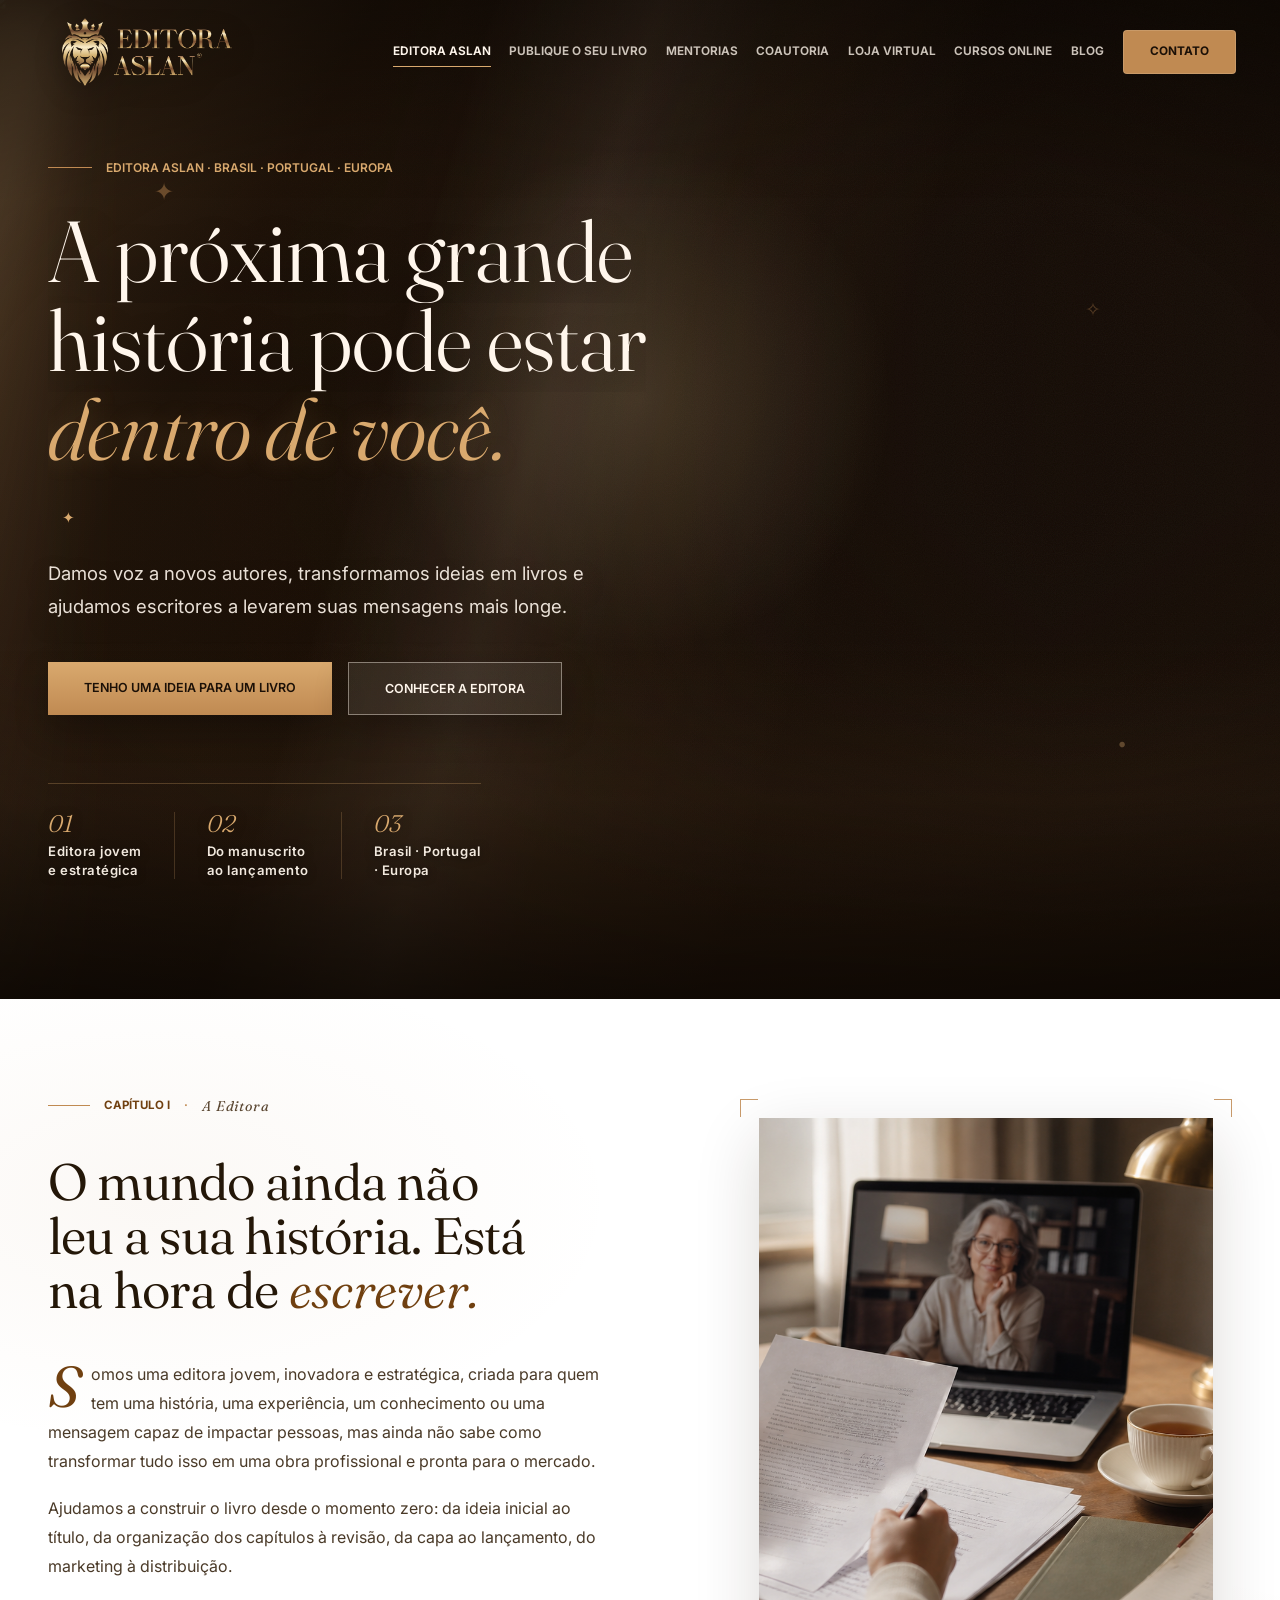
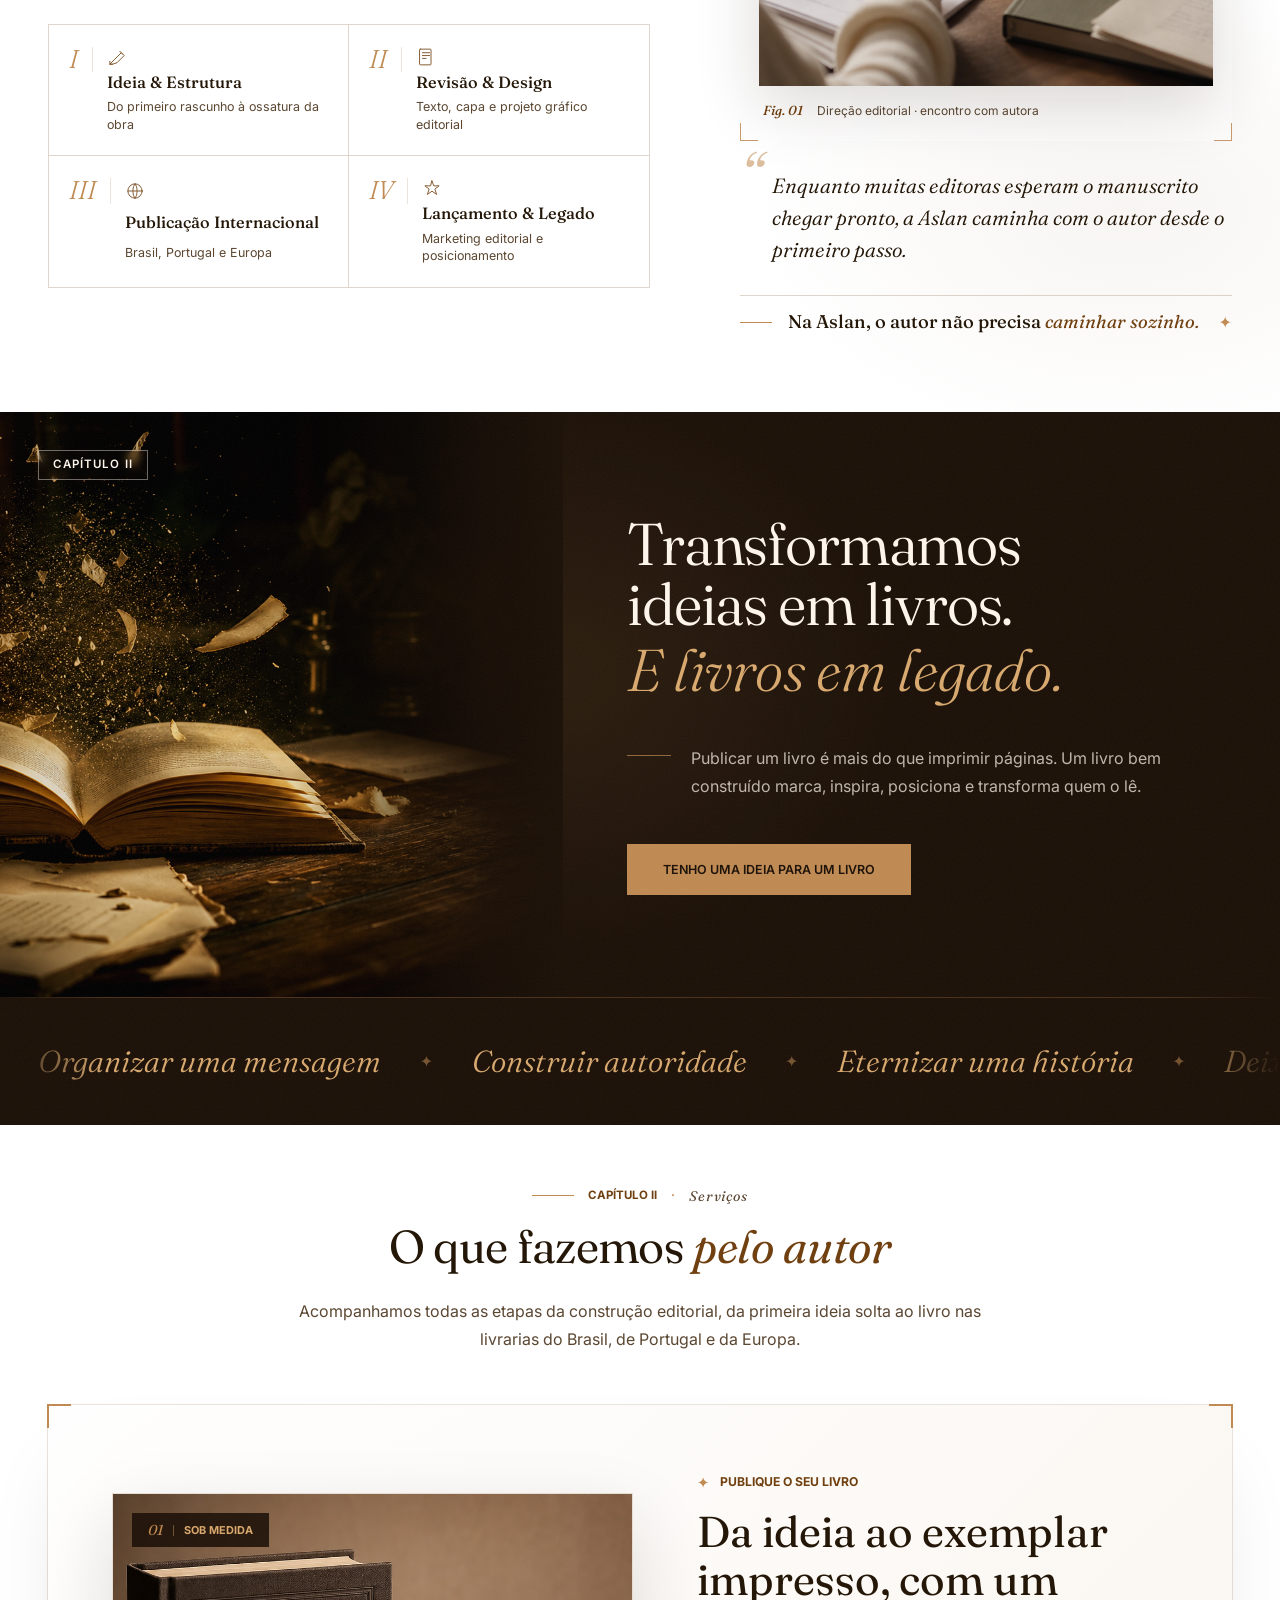
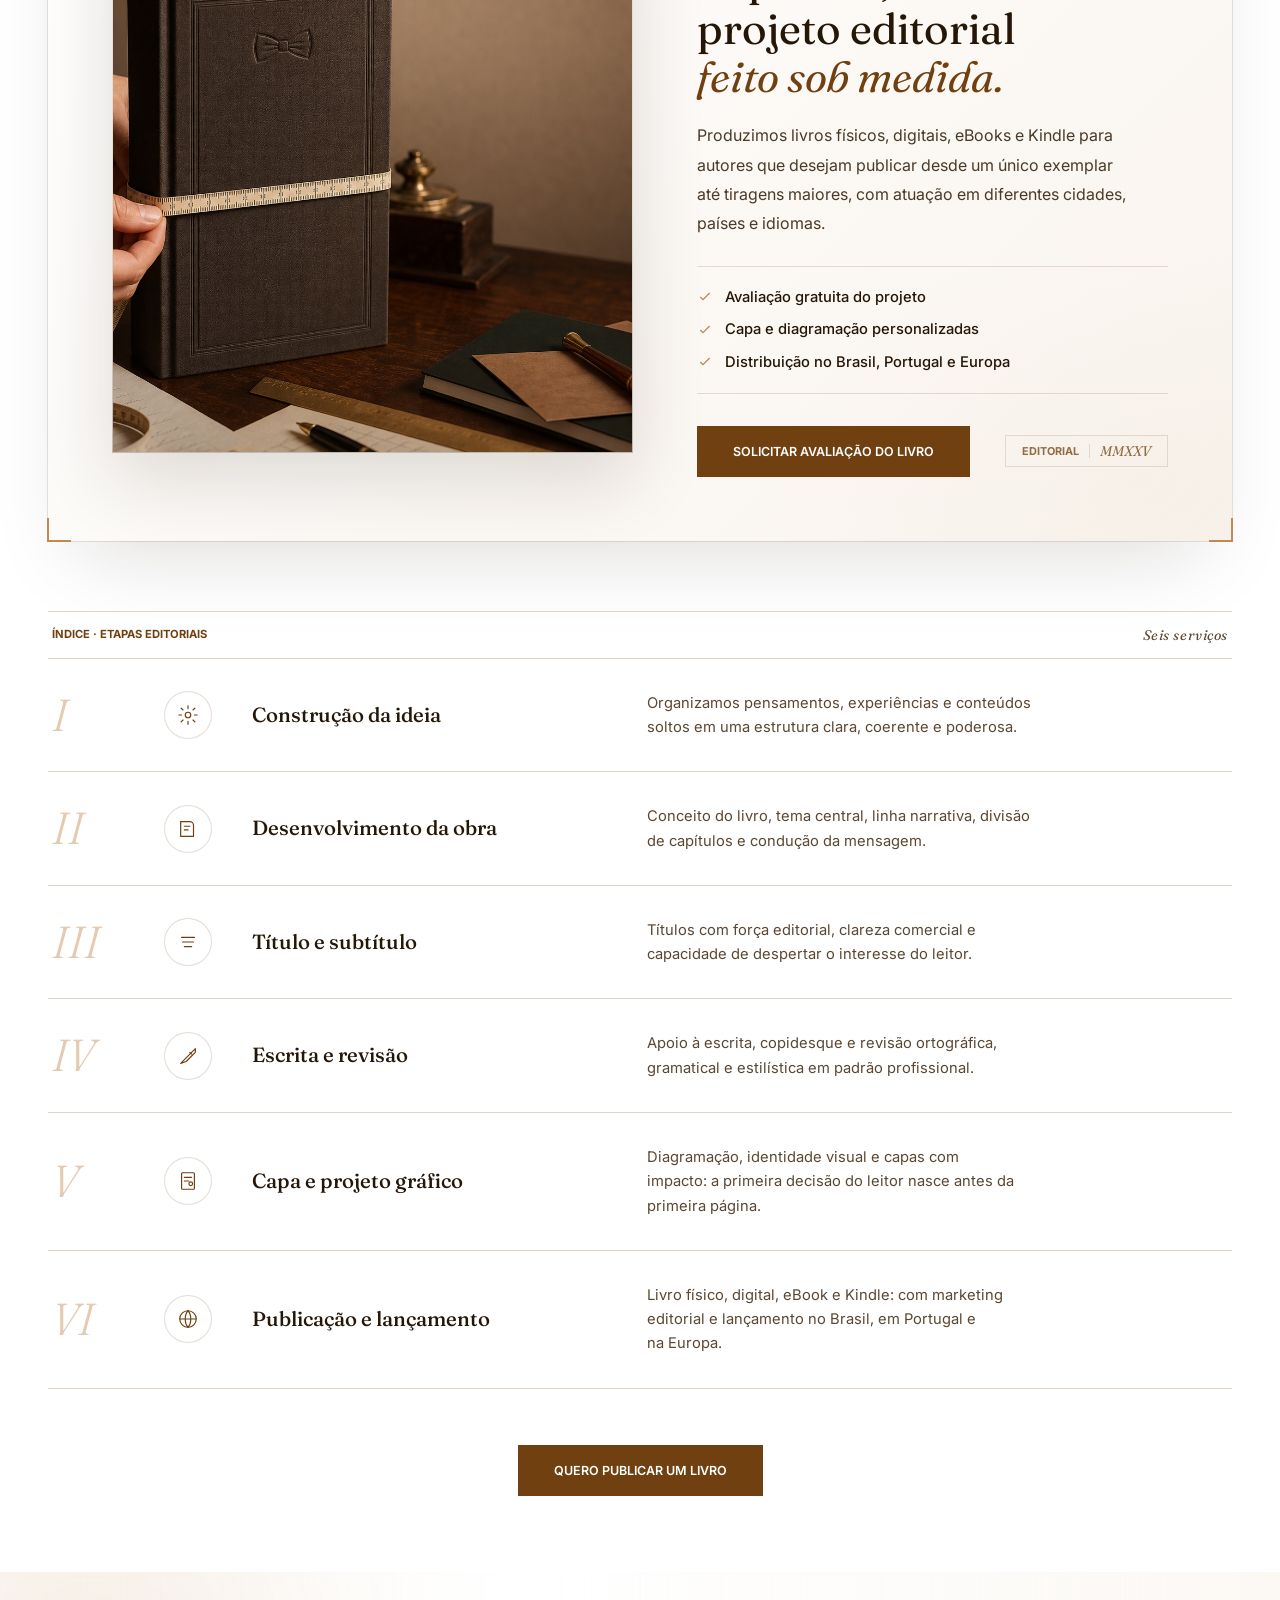
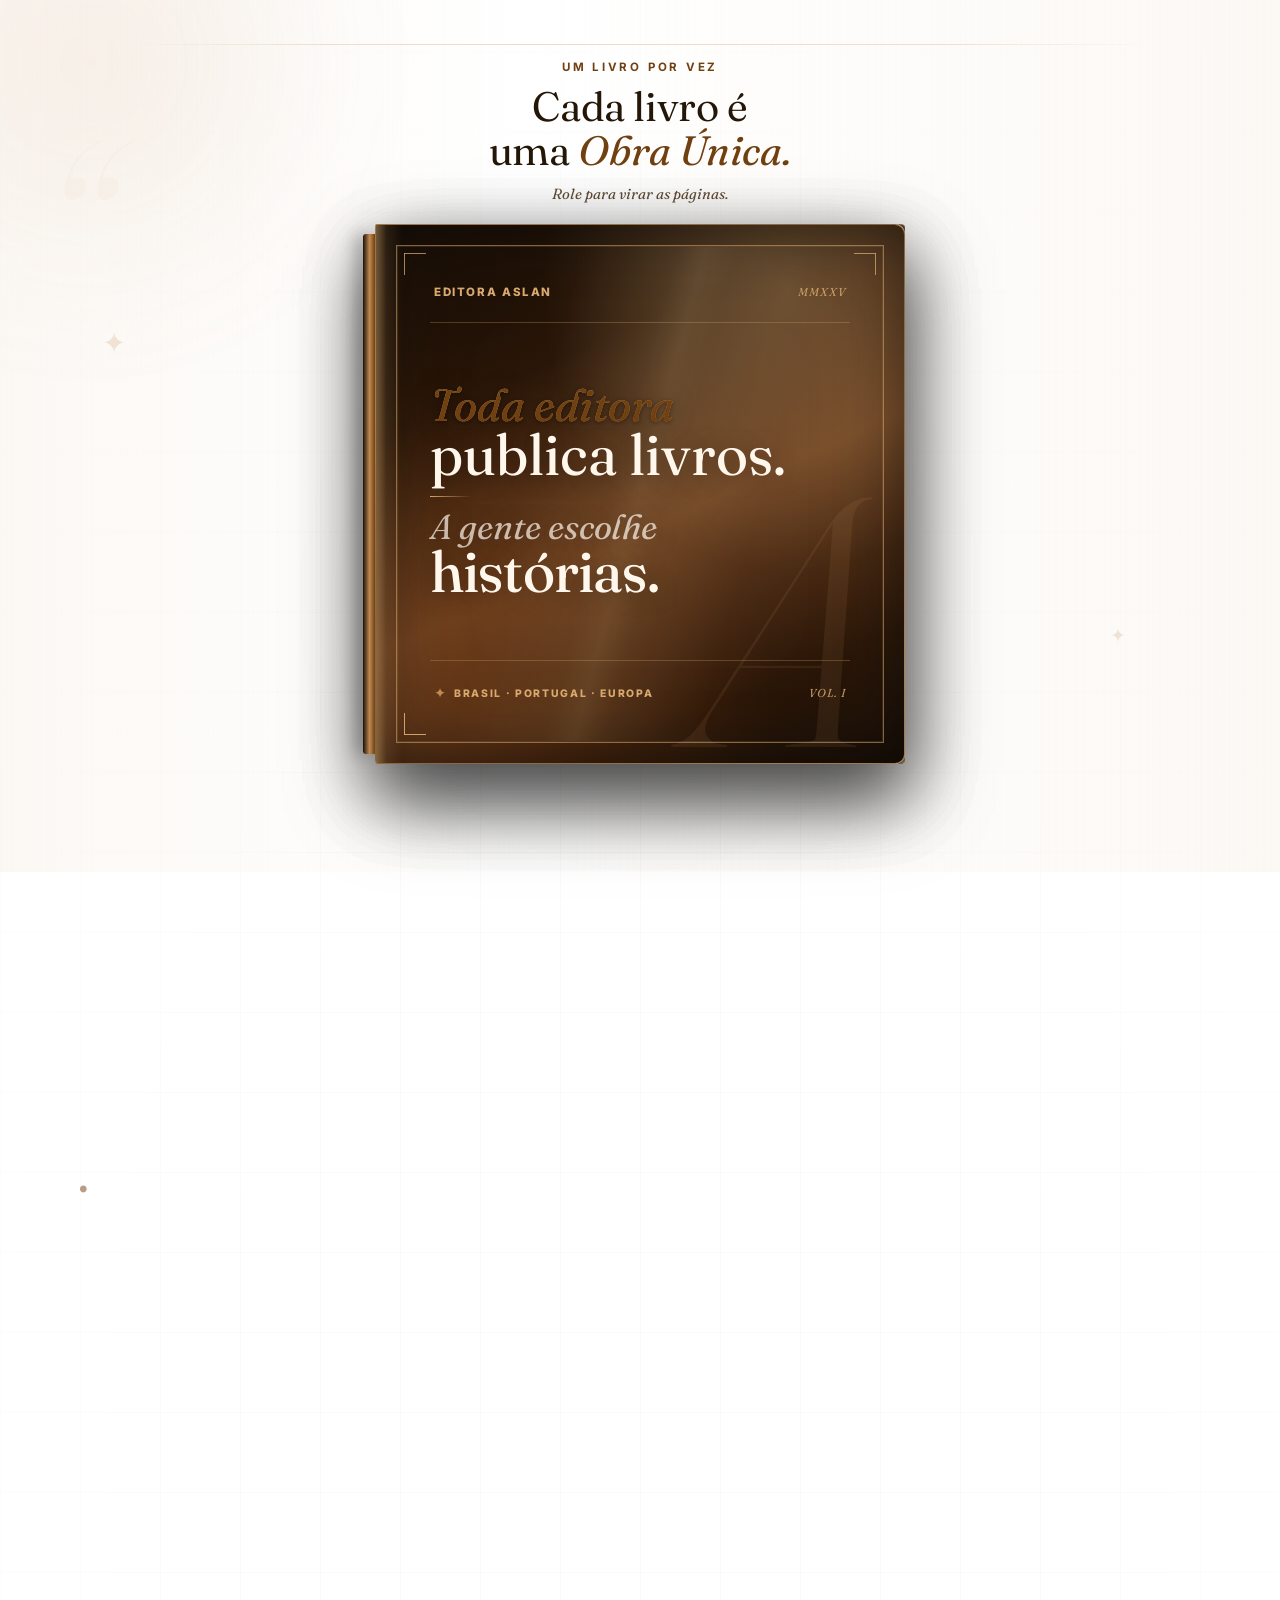
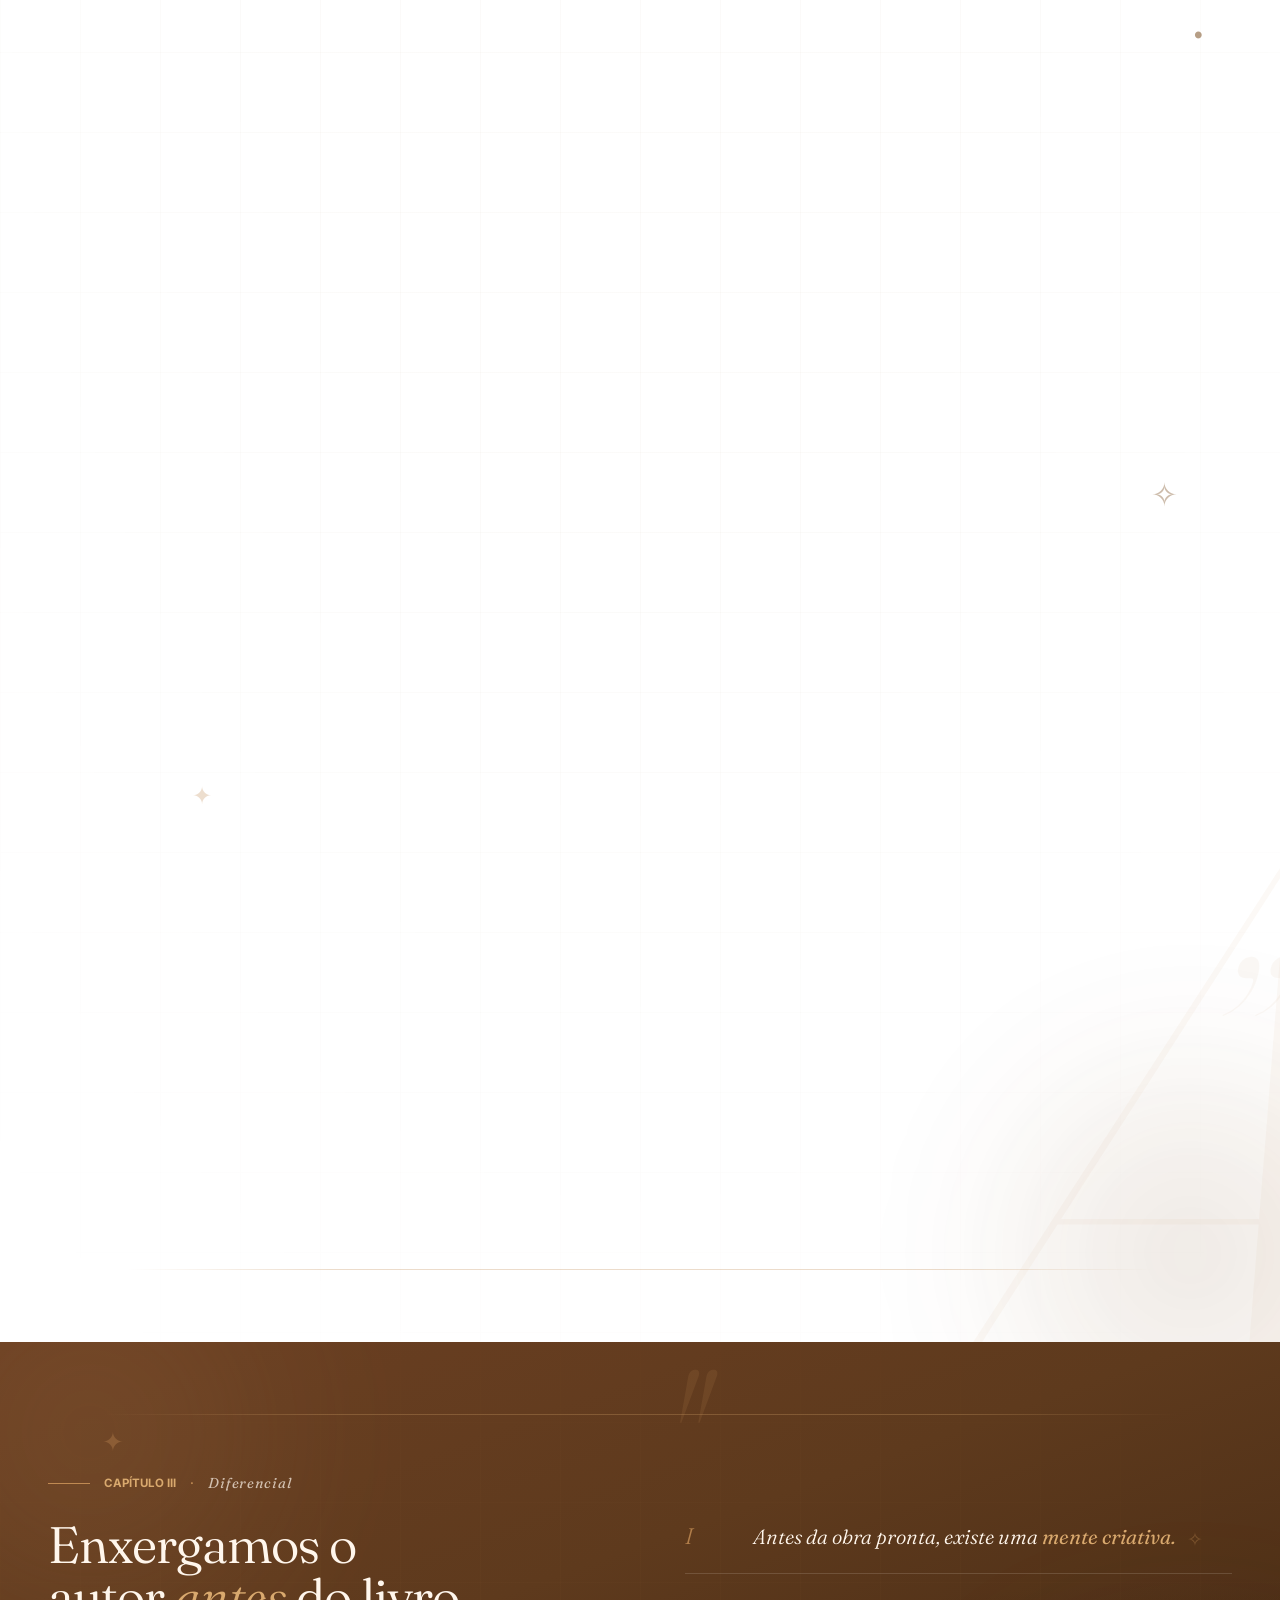
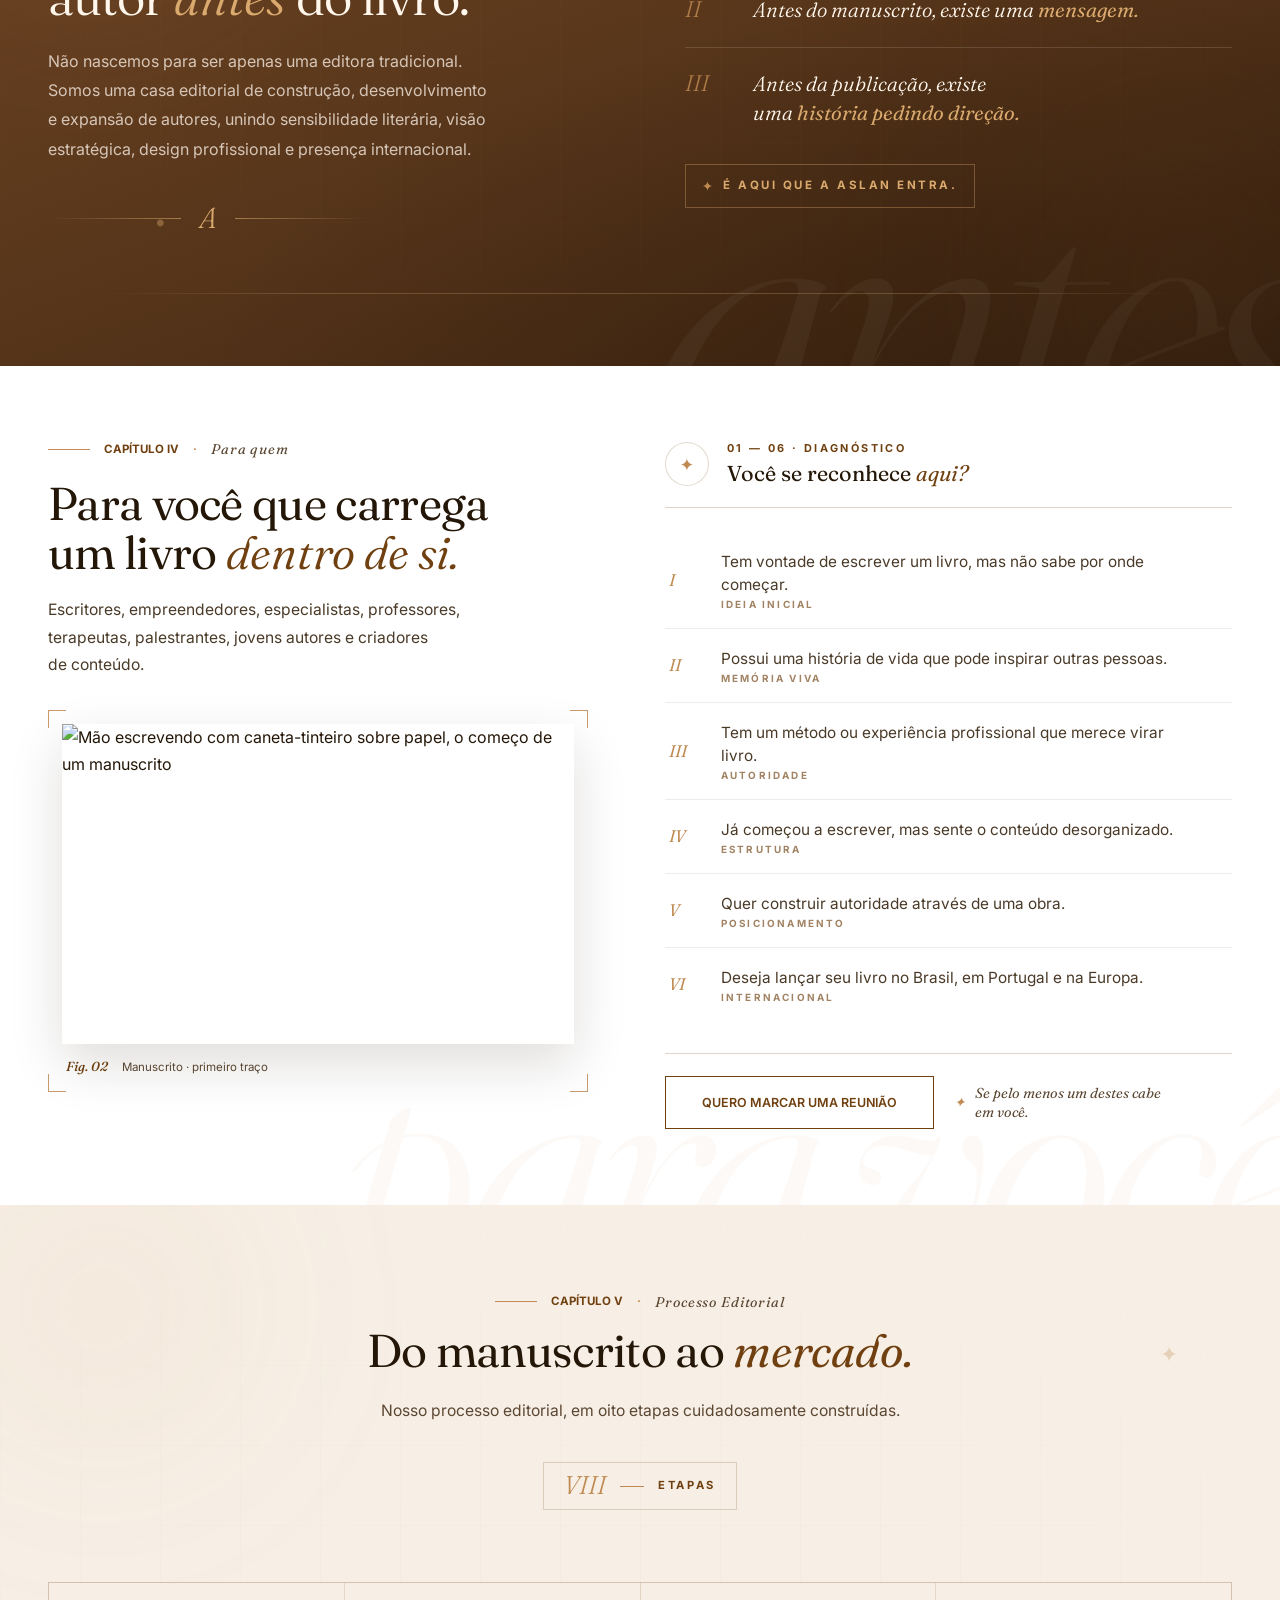
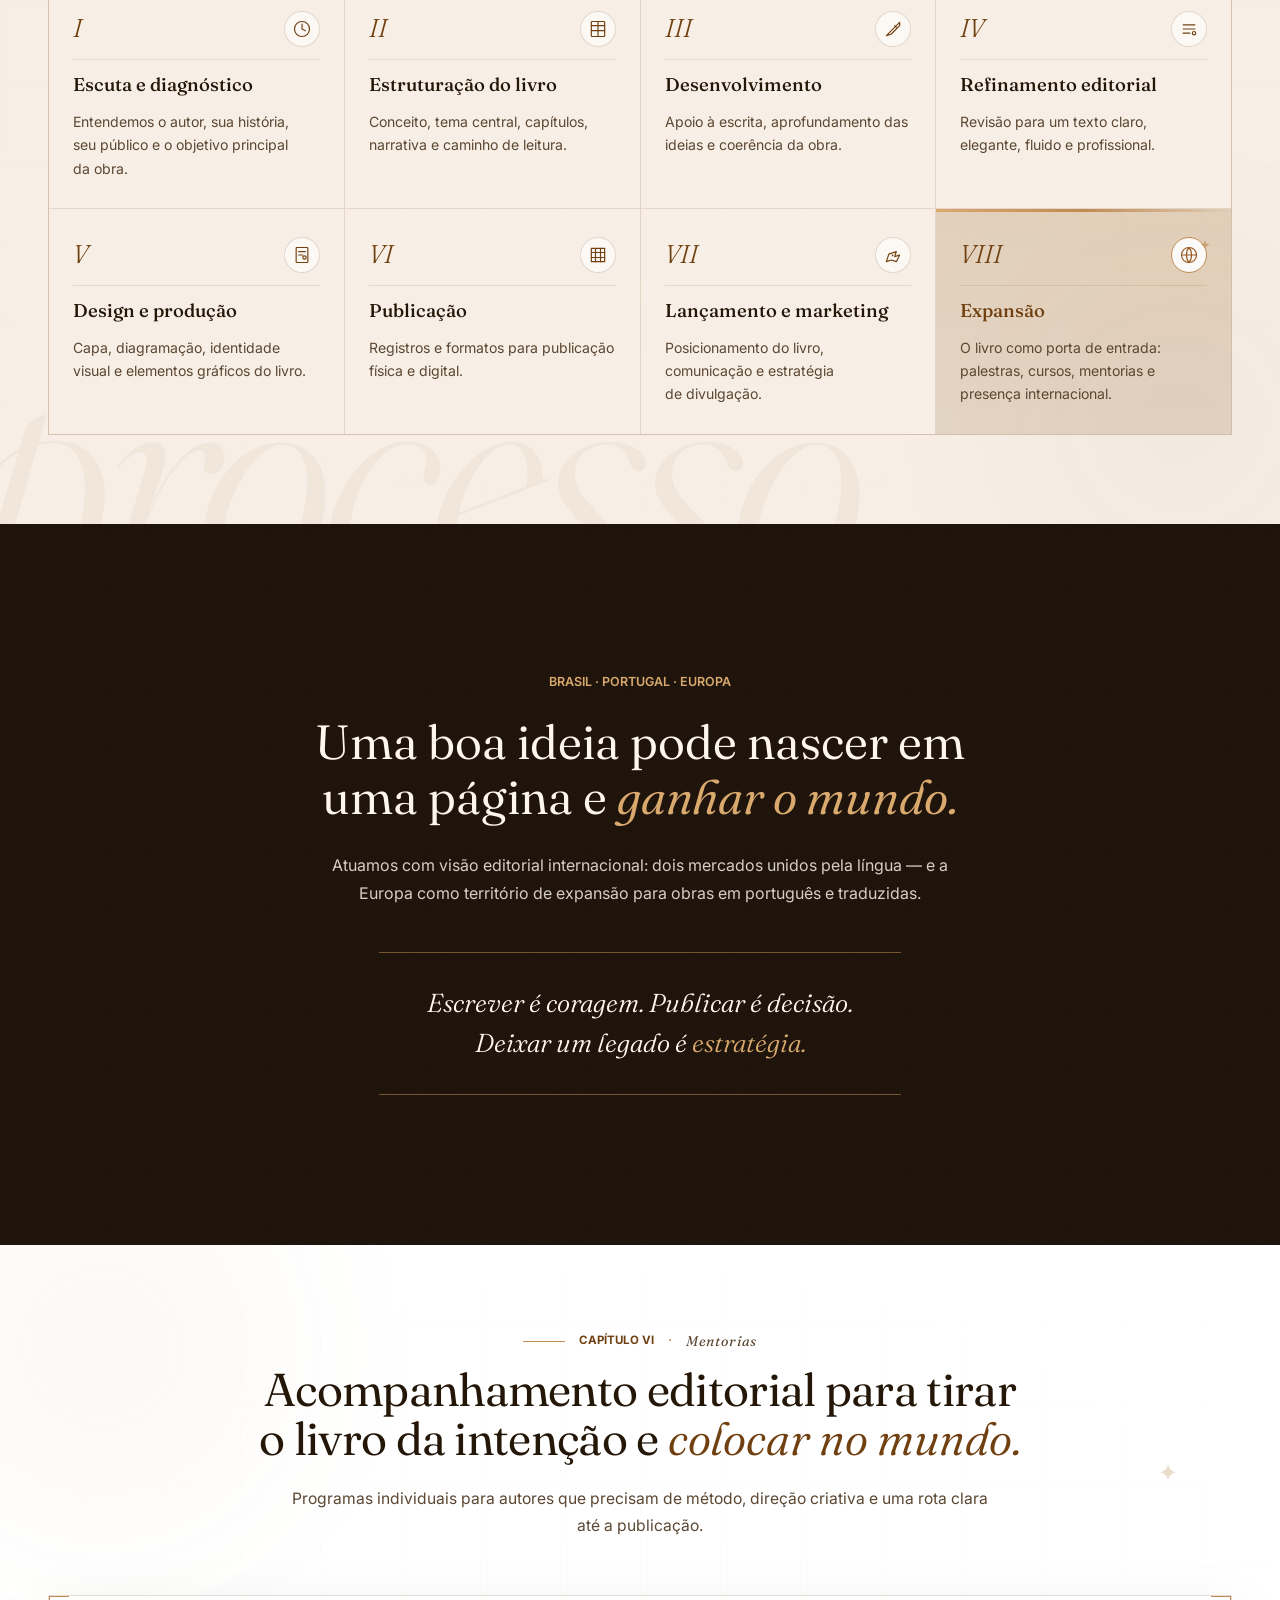
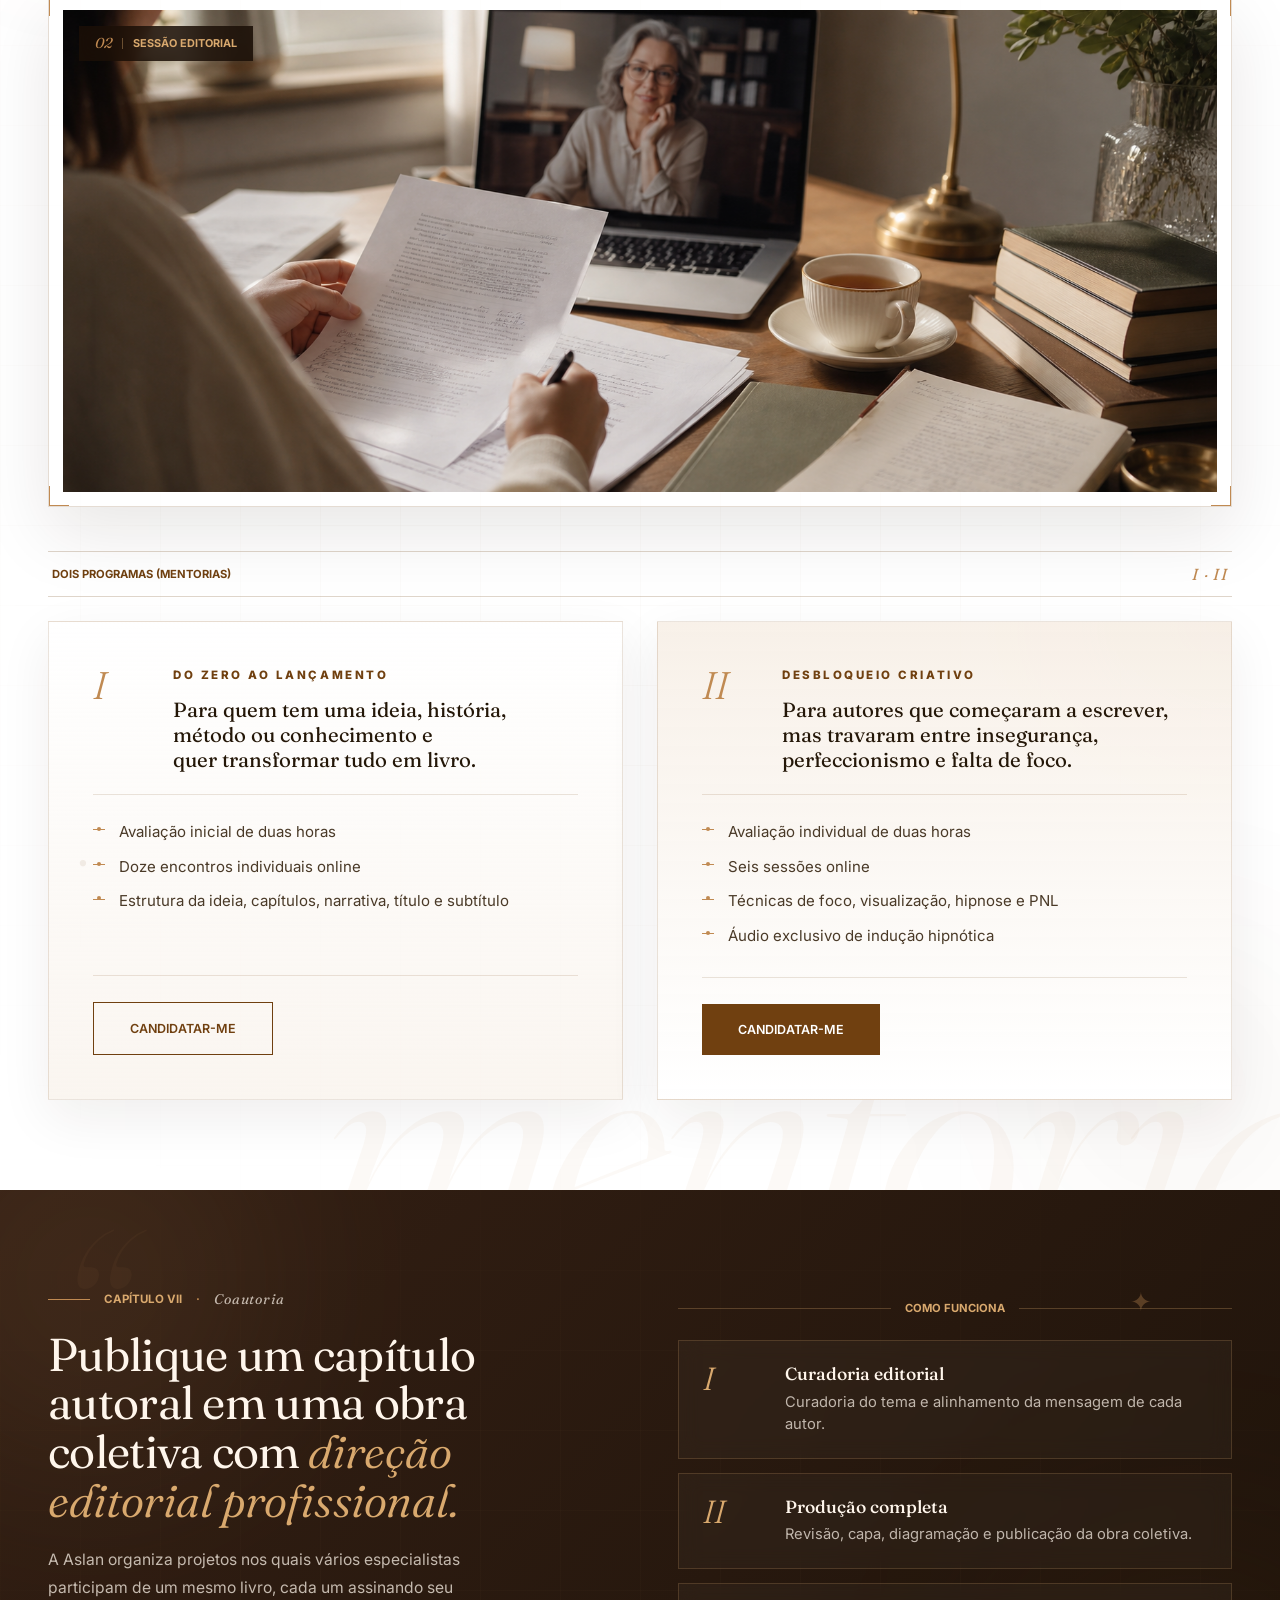
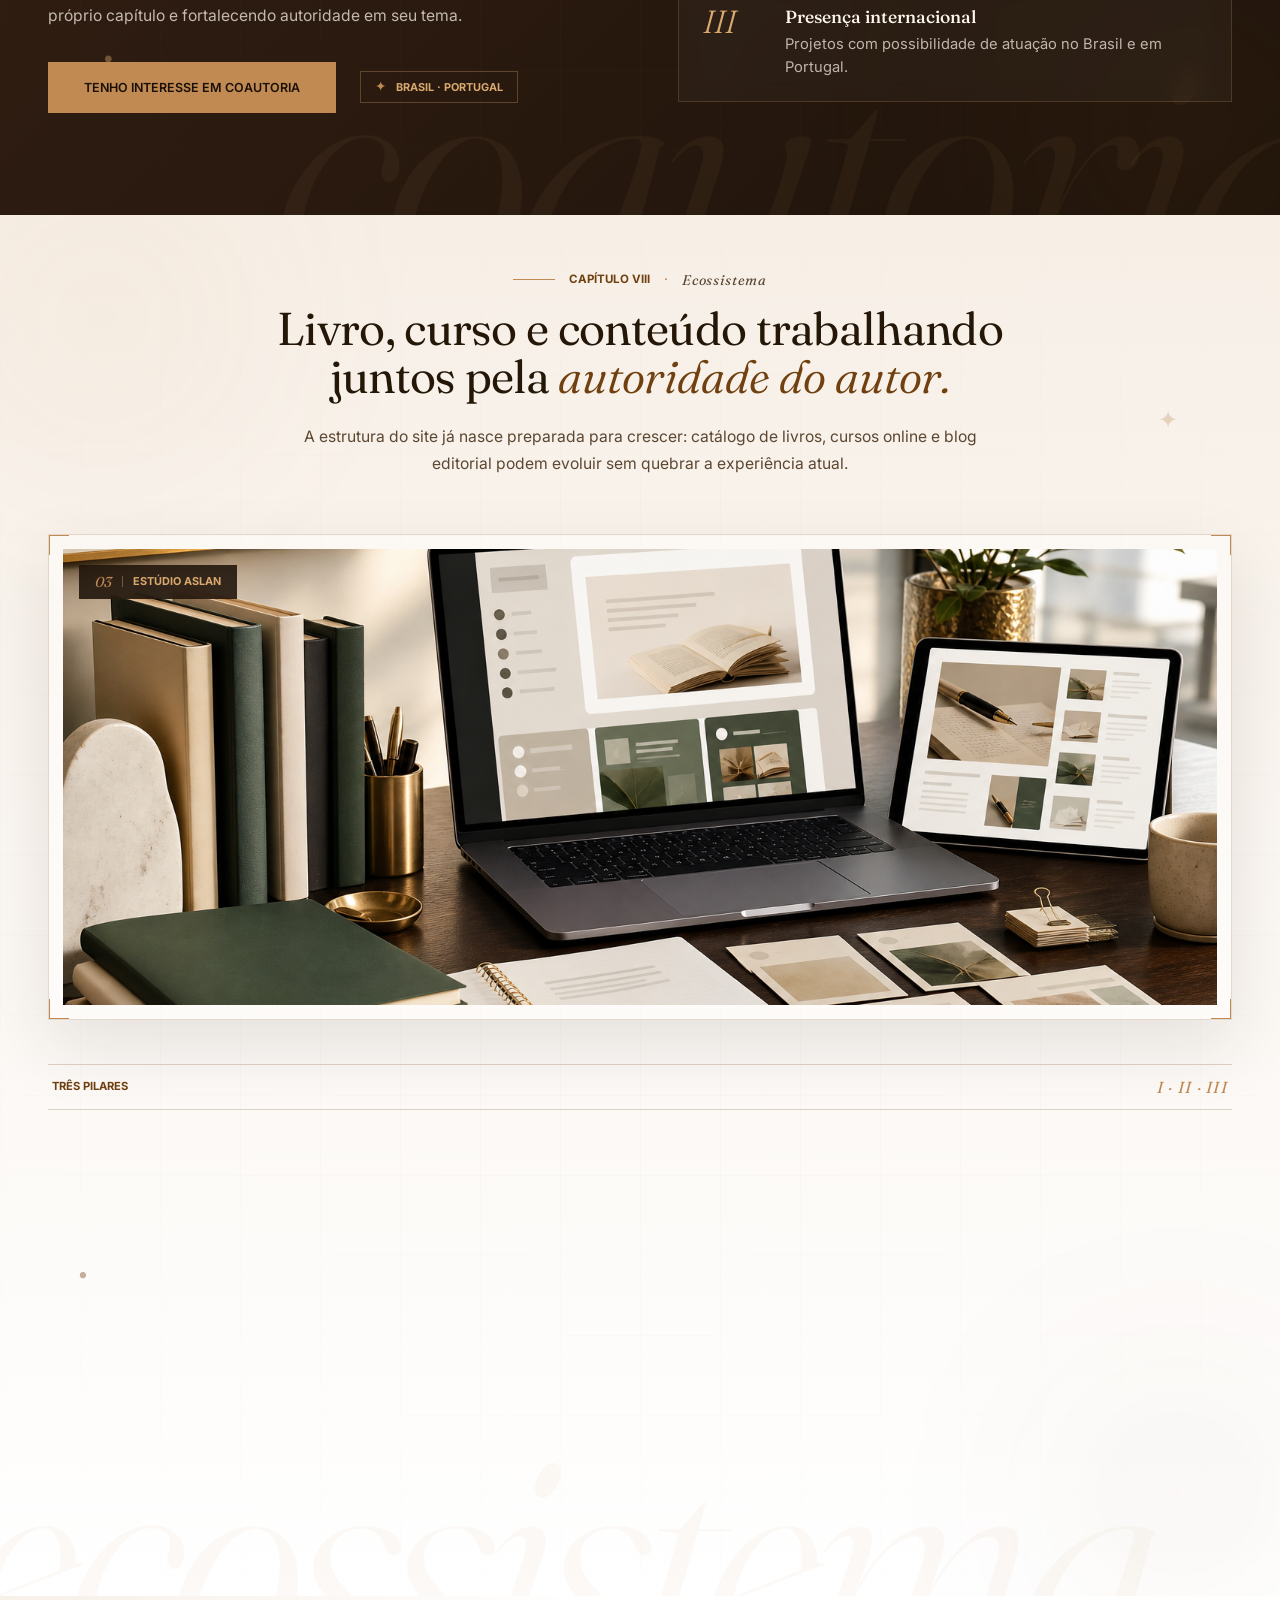
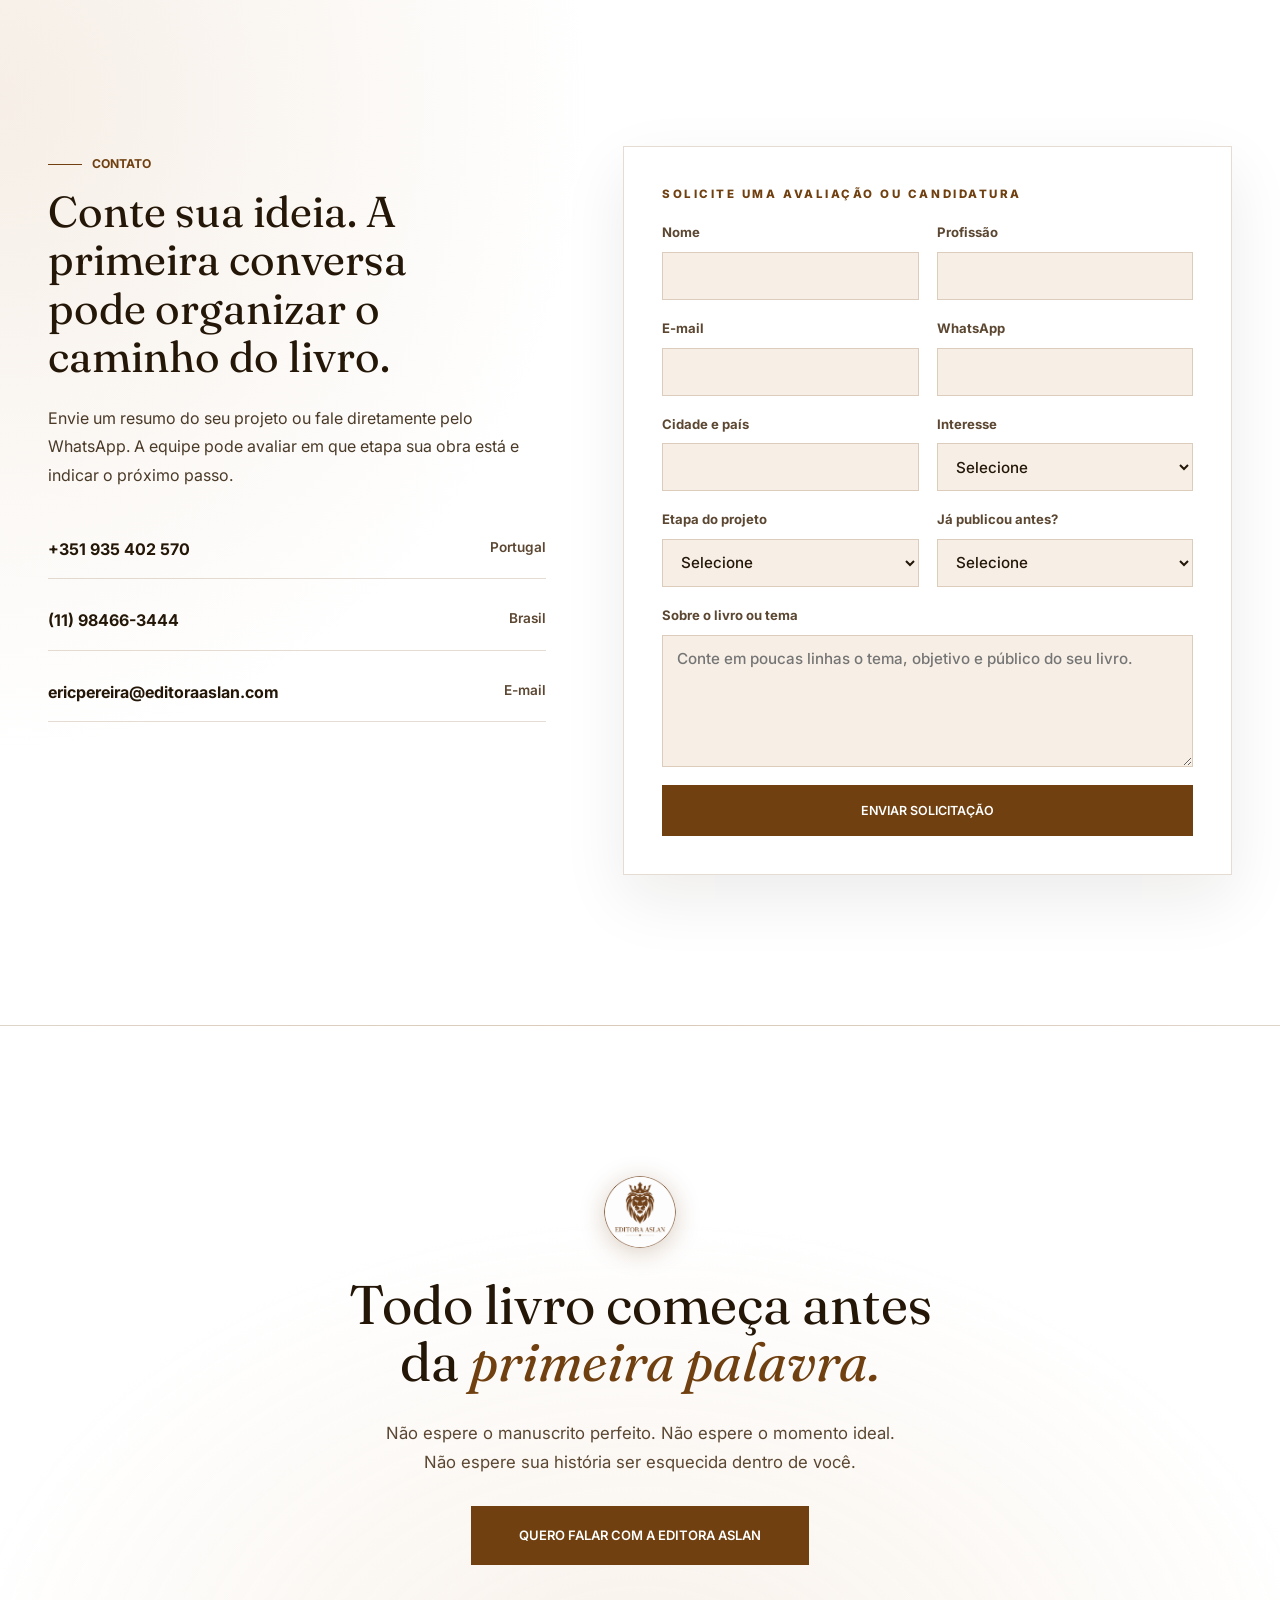
==== commit 7457b894: "Initial commit: site completo da Editora Aslan Co-Authored-By: Claude Sonnet 4.6 <noreply@anthropic." ====
--- a/index.html
+++ b/index.html
@@ -123,7 +123,7 @@
             <span class="manifesto__eyebrow-line" aria-hidden="true"></span>
             <span>Capítulo I</span>
             <span class="manifesto__eyebrow-sep" aria-hidden="true">·</span>
-            <span class="manifesto__eyebrow-italic">Manifesto</span>
+            <span class="manifesto__eyebrow-italic">A Editora</span>
           </header>
 
           <h2 class="manifesto__title">O mundo ainda não leu a sua história. Está na hora de <em>escrever.</em></h2>
@@ -205,7 +205,7 @@
       <div class="legacy__split">
         <figure class="legacy__hero-img reveal">
           <img src="./uploads/aslan-legacy-book.png" alt="Livro aberto com partículas douradas, representando ideias transformadas em legado" loading="lazy">
-          <span class="legacy__hero-tag" aria-hidden="true">Manifesto · II</span>
+          <span class="legacy__hero-tag" aria-hidden="true">Capítulo II</span>
         </figure>
 
         <div class="legacy__body reveal reveal--late">
@@ -266,16 +266,7 @@
               <span class="publish-showcase__badge-num">01</span>
               <span class="publish-showcase__badge-label">Sob medida</span>
             </span>
-            <img class="publish-showcase__image" src="./uploads/aslan-publish-tailored-book.png" alt="Livro personalizado sendo medido com fita métrica, representando um projeto editorial sob medida" loading="lazy">
-            <div class="book-mockup" aria-label="Exemplo de capa personalizada">
-              <div class="book-mockup__cover">
-                <span class="book-mockup__seal">Editora Aslan</span>
-                <strong>Seu título aqui</strong>
-                <em>Seu subtítulo aqui</em>
-                <span class="book-mockup__author">Seu nome aqui</span>
-              </div>
-              <div class="book-mockup__pages" aria-hidden="true"></div>
-            </div>
+            <img class="publish-showcase__image" src="./uploads/aslan-publish-tailored-book.png" alt="Livro de capa dura com projeto editorial sob medida da Editora Aslan" loading="lazy">
           </div>
 
           <div class="publish-showcase__content">
@@ -398,11 +389,11 @@
       <div class="book-stage">
         <header class="book-stage__title" aria-hidden="true">
           <span class="book-stage__eyebrow">Um livro por vez</span>
-          <h2>Cada obra é um <em>manifesto</em>.</h2>
+          <h2>Cada livro é uma <em>Obra Única.</em></h2>
           <p>Role para virar as páginas.</p>
         </header>
         <div class="book-stage__copy" aria-hidden="true">
-          <span>Manifesto editorial</span>
+          <span>Catálogo Aslan</span>
           <p>Role para virar as páginas</p>
         </div>
         <div class="book" aria-live="polite">
@@ -836,7 +827,7 @@
         </figure>
 
         <div class="programs__toc" aria-hidden="true">
-          <span class="programs__toc-label">Dois programas</span>
+          <span class="programs__toc-label">Dois programas (mentorias)</span>
           <span class="programs__toc-count">I · II</span>
         </div>
 
@@ -855,11 +846,7 @@
               <li>Estrutura da ideia, capítulos, narrativa, título e subtítulo</li>
             </ul>
             <div class="program-card__footer">
-              <div class="program-card__price-block">
-                <span class="program-card__price-label">Investimento</span>
-                <span class="program-card__price">1.500 <em>€</em></span>
-              </div>
-              <a class="button button--outline" href="https://wa.me/351935402570">Candidatar-me</a>
+              <a class="button button--outline" href="./mentorias.html#candidatura">Candidatar-me</a>
             </div>
           </article>
 
@@ -878,11 +865,7 @@
               <li>Áudio exclusivo de indução hipnótica</li>
             </ul>
             <div class="program-card__footer">
-              <div class="program-card__price-block">
-                <span class="program-card__price-label">Investimento</span>
-                <span class="program-card__price">1.200 <em>€</em></span>
-              </div>
-              <a class="button button--bronze" href="https://wa.me/351935402570">Quero desbloquear</a>
+              <a class="button button--bronze" href="./mentorias.html#candidatura">Candidatar-me</a>
             </div>
           </article>
         </div>
@@ -1126,17 +1109,28 @@
     <div class="site-footer__inner">
       <div class="site-footer__brand">
         <img class="site-footer__logo" src="./logo-gold-horizontal.png" alt="Editora Aslan" width="182" height="52">
-        <p class="site-footer__tagline">Brasil - Portugal - Europa</p>
-      </div>      <div class="site-footer__contact">
-        <a class="site-footer__link" href="https://www.editoraaslan.com">www.editoraaslan.com</a>
-        <a class="site-footer__link" href="mailto:ericpereira@editoraaslan.com">ericpereira@editoraaslan.com</a>
-        <a class="site-footer__link site-footer__phone" href="https://wa.me/351935402570">
-          <svg width="15" height="15" viewBox="0 0 24 24" aria-hidden="true"><path d="M12 2a10 10 0 0 0-8.6 15.1L2 22l5-1.3A10 10 0 1 0 12 2Zm5.4 14.1c-.2.6-1.3 1.2-1.8 1.2-.5.1-1 .2-3.4-.7-2.9-1.2-4.7-4.1-4.9-4.3-.1-.2-1.1-1.5-1.1-2.9s.7-2 1-2.3c.2-.3.5-.3.7-.3h.5c.2 0 .4 0 .6.5l.8 2c.1.2.1.4 0 .6l-.4.6-.4.4c-.1.1-.3.3-.1.6.2.3.8 1.3 1.7 2.1 1.2 1.1 2.2 1.4 2.5 1.5.3.1.5.1.7-.1l1-1.2c.2-.3.4-.2.7-.1l2 1c.3.1.5.2.6.3 0 .2 0 .7-.2 1.1Z"/></svg>
-          +351 935 402 570 · Portugal
-        </a>
-        <a class="site-footer__link site-footer__phone" href="https://wa.me/5511984663444">
-          <svg width="15" height="15" viewBox="0 0 24 24" aria-hidden="true"><path d="M12 2a10 10 0 0 0-8.6 15.1L2 22l5-1.3A10 10 0 1 0 12 2Zm5.4 14.1c-.2.6-1.3 1.2-1.8 1.2-.5.1-1 .2-3.4-.7-2.9-1.2-4.7-4.1-4.9-4.3-.1-.2-1.1-1.5-1.1-2.9s.7-2 1-2.3c.2-.3.5-.3.7-.3h.5c.2 0 .4 0 .6.5l.8 2c.1.2.1.4 0 .6l-.4.6-.4.4c-.1.1-.3.3-.1.6.2.3.8 1.3 1.7 2.1 1.2 1.1 2.2 1.4 2.5 1.5.3.1.5.1.7-.1l1-1.2c.2-.3.4-.2.7-.1l2 1c.3.1.5.2.6.3 0 .2 0 .7-.2 1.1Z"/></svg>
-          (11) 98466-3444 · Brasil
+      </div>
+      <div class="site-footer__addresses">
+        <address class="site-footer__address">
+          <strong class="site-footer__address-title">Editora Aslan, Lda 🇵🇹</strong>
+          <span>Rua Almirante Cândido dos Reis, nº25, B</span>
+          <span>Glória e Vera Cruz · Aveiro – Portugal</span>
+          <a class="site-footer__link site-footer__phone" href="https://wa.me/351935402570">+351 935 402 570</a>
+          <a class="site-footer__link" href="mailto:ericpereira@editoraaslan.com">ericpereira@editoraaslan.com</a>
+        </address>
+        <address class="site-footer__address">
+          <strong class="site-footer__address-title">Editora Aslan Ltda 🇧🇷</strong>
+          <span>Alameda Rio Negro, 503 · Sala 2020</span>
+          <span>Alphaville Centro Industrial e Empresarial</span>
+          <span>Barueri · São Paulo · Brasil</span>
+          <a class="site-footer__link site-footer__phone" href="https://wa.me/5511984663444">(11) 98466-3444</a>
+          <a class="site-footer__link" href="mailto:ericpereira@editoraaslan.com">ericpereira@editoraaslan.com</a>
+        </address>
+      </div>
+      <div class="site-footer__social-col">
+        <a class="site-footer__link site-footer__social" href="https://www.instagram.com/editoraaslan/" target="_blank" rel="noopener noreferrer">
+          <svg width="18" height="18" viewBox="0 0 24 24" fill="none" stroke="currentColor" stroke-width="1.6" aria-hidden="true"><rect x="3" y="3" width="18" height="18" rx="4"/><circle cx="12" cy="12" r="4"/><circle cx="17.5" cy="6.5" r="1" fill="currentColor" stroke="none"/></svg>
+          @editoraaslan
         </a>
       </div>
     </div>
--- a/styles.css
+++ b/styles.css
@@ -211,9 +211,9 @@
   justify-content: space-between;
   gap: clamp(18px, 2vw, 28px);
   width: min(100%, 1320px);
-  min-height: 72px;
+  min-height: 50px;
   margin: 0 auto;
-  padding: 7px clamp(14px, 1.6vw, 24px);
+  padding: 4px clamp(14px, 1.6vw, 24px);
 }
 
 .site-header--scrolled .site-header__inner,
@@ -229,17 +229,17 @@
 }
 
 .brand__logo {
-  width: clamp(258px, 20.5vw, 330px);
+  width: clamp(180px, 16vw, 240px);
   height: auto;
-  max-height: 82px;
+  max-height: 68px;
   object-fit: contain;
   filter: drop-shadow(0 6px 14px rgba(0, 0, 0, 0.32));
 }
 
 .site-header--scrolled .brand__logo,
 .nav-open .brand__logo {
-  width: clamp(232px, 18vw, 290px);
-  max-height: 72px;
+  width: clamp(160px, 14vw, 210px);
+  max-height: 58px;
 }
 
 .brand__name {
@@ -1475,21 +1475,21 @@
 .book::before {
   content: "";
   position: absolute;
-  top: 20px;
-  bottom: 20px;
-  left: -22px;
+  top: 10px;
+  bottom: 10px;
+  left: -12px;
   z-index: 5;
-  width: 24px;
-  border-radius: 20px 0 0 20px;
+  width: 12px;
+  border-radius: 3px 0 0 3px;
   background: linear-gradient(90deg, var(--espresso), var(--gold) 55%, var(--bronze));
-  box-shadow: -10px 0 24px rgba(0, 0, 0, 0.28);
+  box-shadow: -6px 0 16px rgba(0, 0, 0, 0.28);
 }
 
 .book-base,
 .page {
   position: absolute;
   inset: 0;
-  border-radius: 4px 10px 10px 4px;
+  border-radius: 2px 4px 4px 2px;
   transform-style: preserve-3d;
 }
 
@@ -1509,7 +1509,7 @@
   content: "";
   position: absolute;
   inset: 28px;
-  border: 1px solid rgba(217, 169, 110, 0.34);
+  border: 1px solid rgba(217, 169, 110, 0.12);
   pointer-events: none;
 }
 
@@ -4252,6 +4252,44 @@
   fill: var(--gold);
 }
 
+.site-footer__addresses {
+  display: flex;
+  gap: clamp(24px, 4vw, 56px);
+  flex-wrap: wrap;
+  align-items: flex-start;
+}
+
+.site-footer__address {
+  display: flex;
+  flex-direction: column;
+  gap: 3px;
+  font-size: 0.82rem;
+  line-height: 1.6;
+  color: rgba(255, 246, 236, 0.65);
+  font-style: normal;
+}
+
+.site-footer__address-title {
+  font-weight: 600;
+  font-size: 0.83rem;
+  color: var(--gold-bright);
+  margin-bottom: 4px;
+  display: block;
+}
+
+.site-footer__social-col {
+  display: flex;
+  flex-direction: column;
+  gap: 10px;
+}
+
+.site-footer__social {
+  display: inline-flex;
+  align-items: center;
+  gap: 8px;
+  font-size: 0.88rem;
+}
+
 /* ---------- Briefing sections ---------- */
 
 html {
@@ -6149,8 +6187,8 @@
 
   .site-header__inner {
     width: 100%;
-    min-height: 68px;
-    padding: 7px 12px;
+    min-height: 48px;
+    padding: 4px 12px;
   }
 
   .site-header--scrolled .site-header__inner,
@@ -6171,8 +6209,8 @@
   .brand__logo,
   .site-header--scrolled .brand__logo,
   .nav-open .brand__logo {
-    width: clamp(166px, 48vw, 214px);
-    max-height: 52px;
+    width: clamp(130px, 38vw, 170px);
+    max-height: 44px;
   }
 
   .nav {
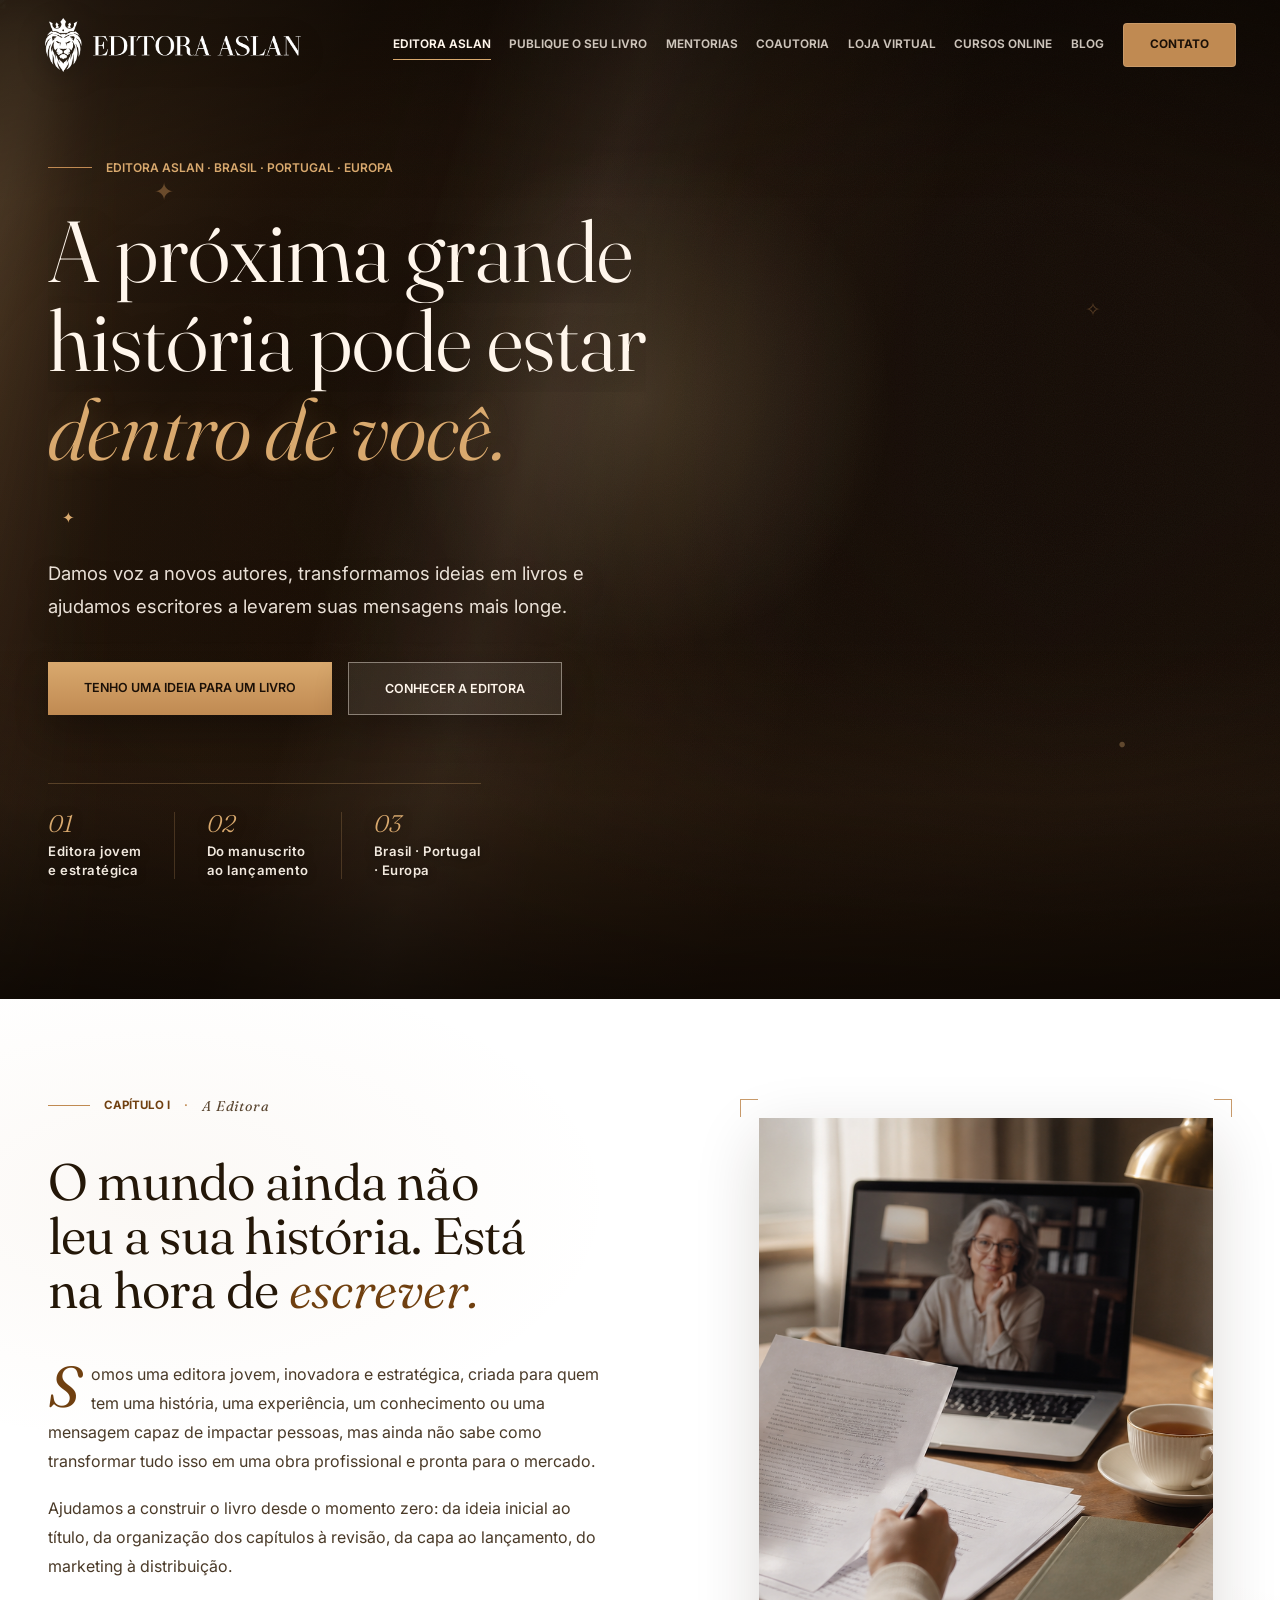
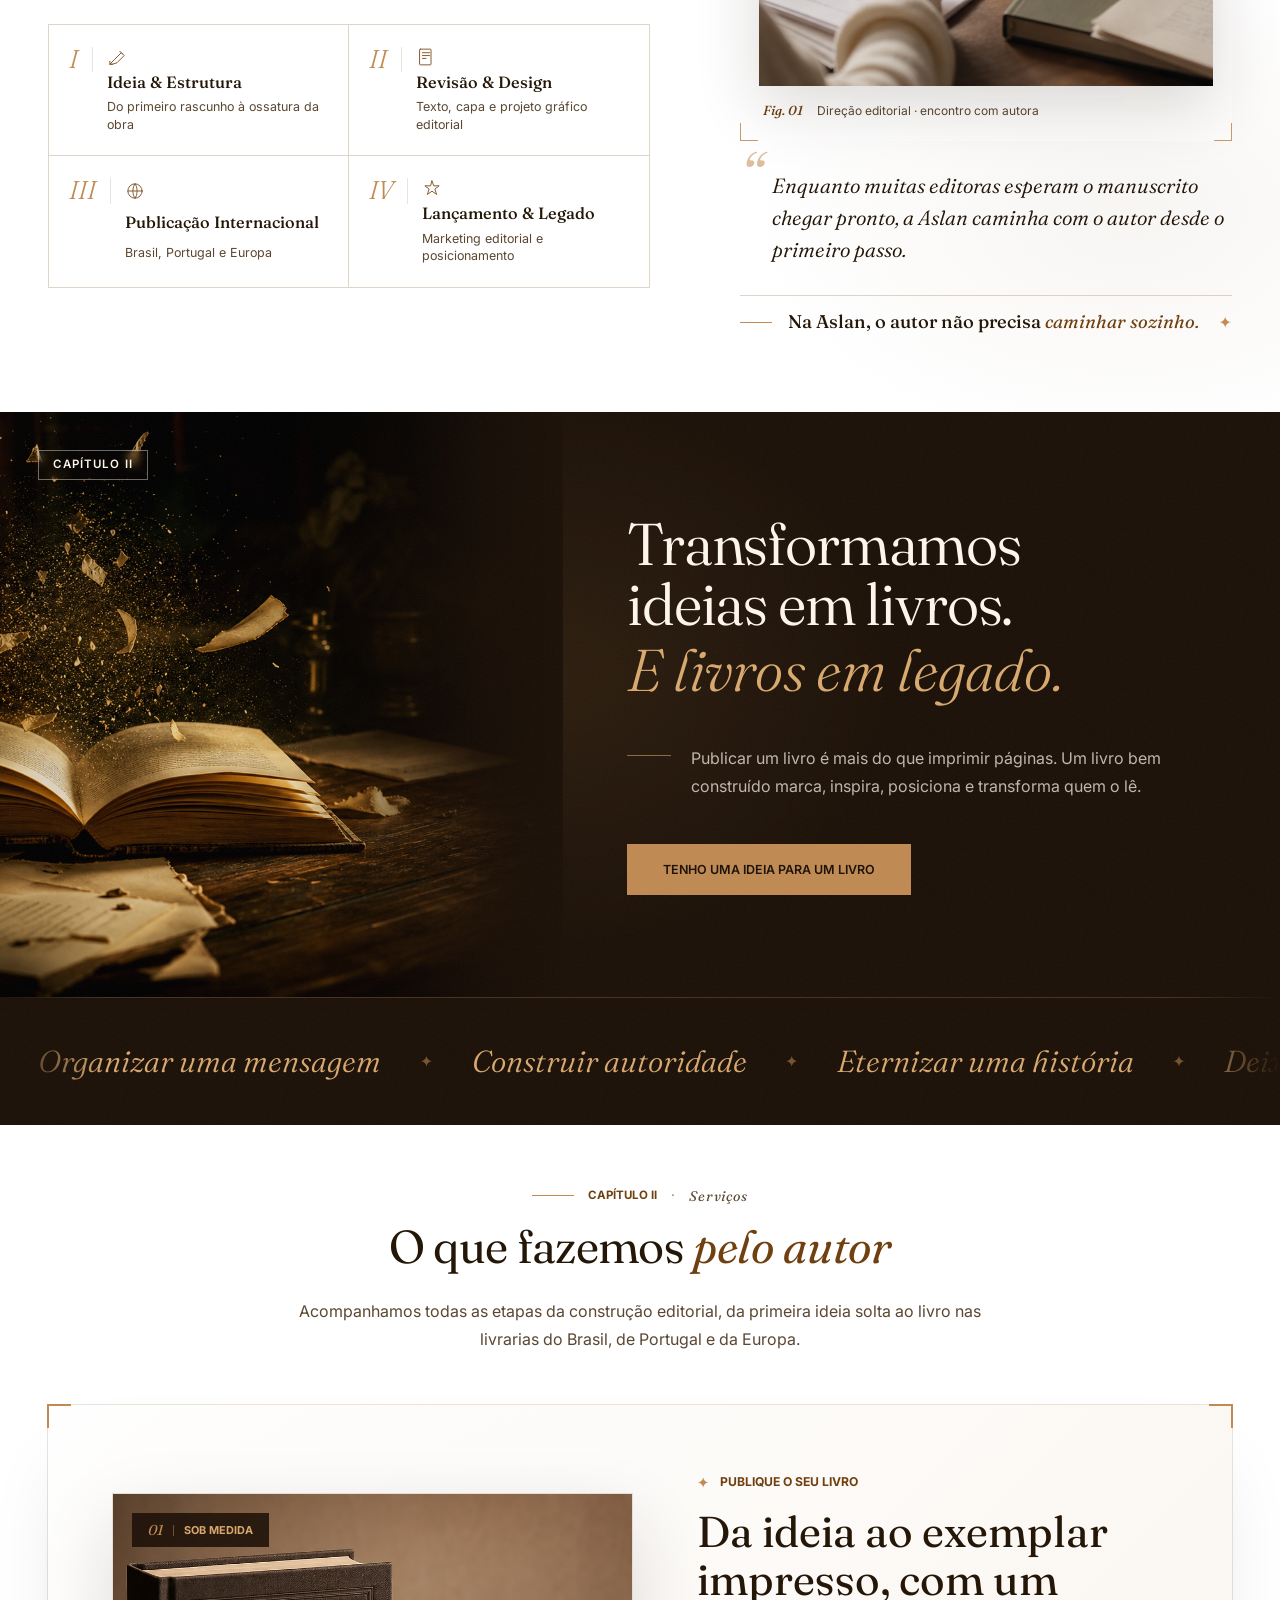
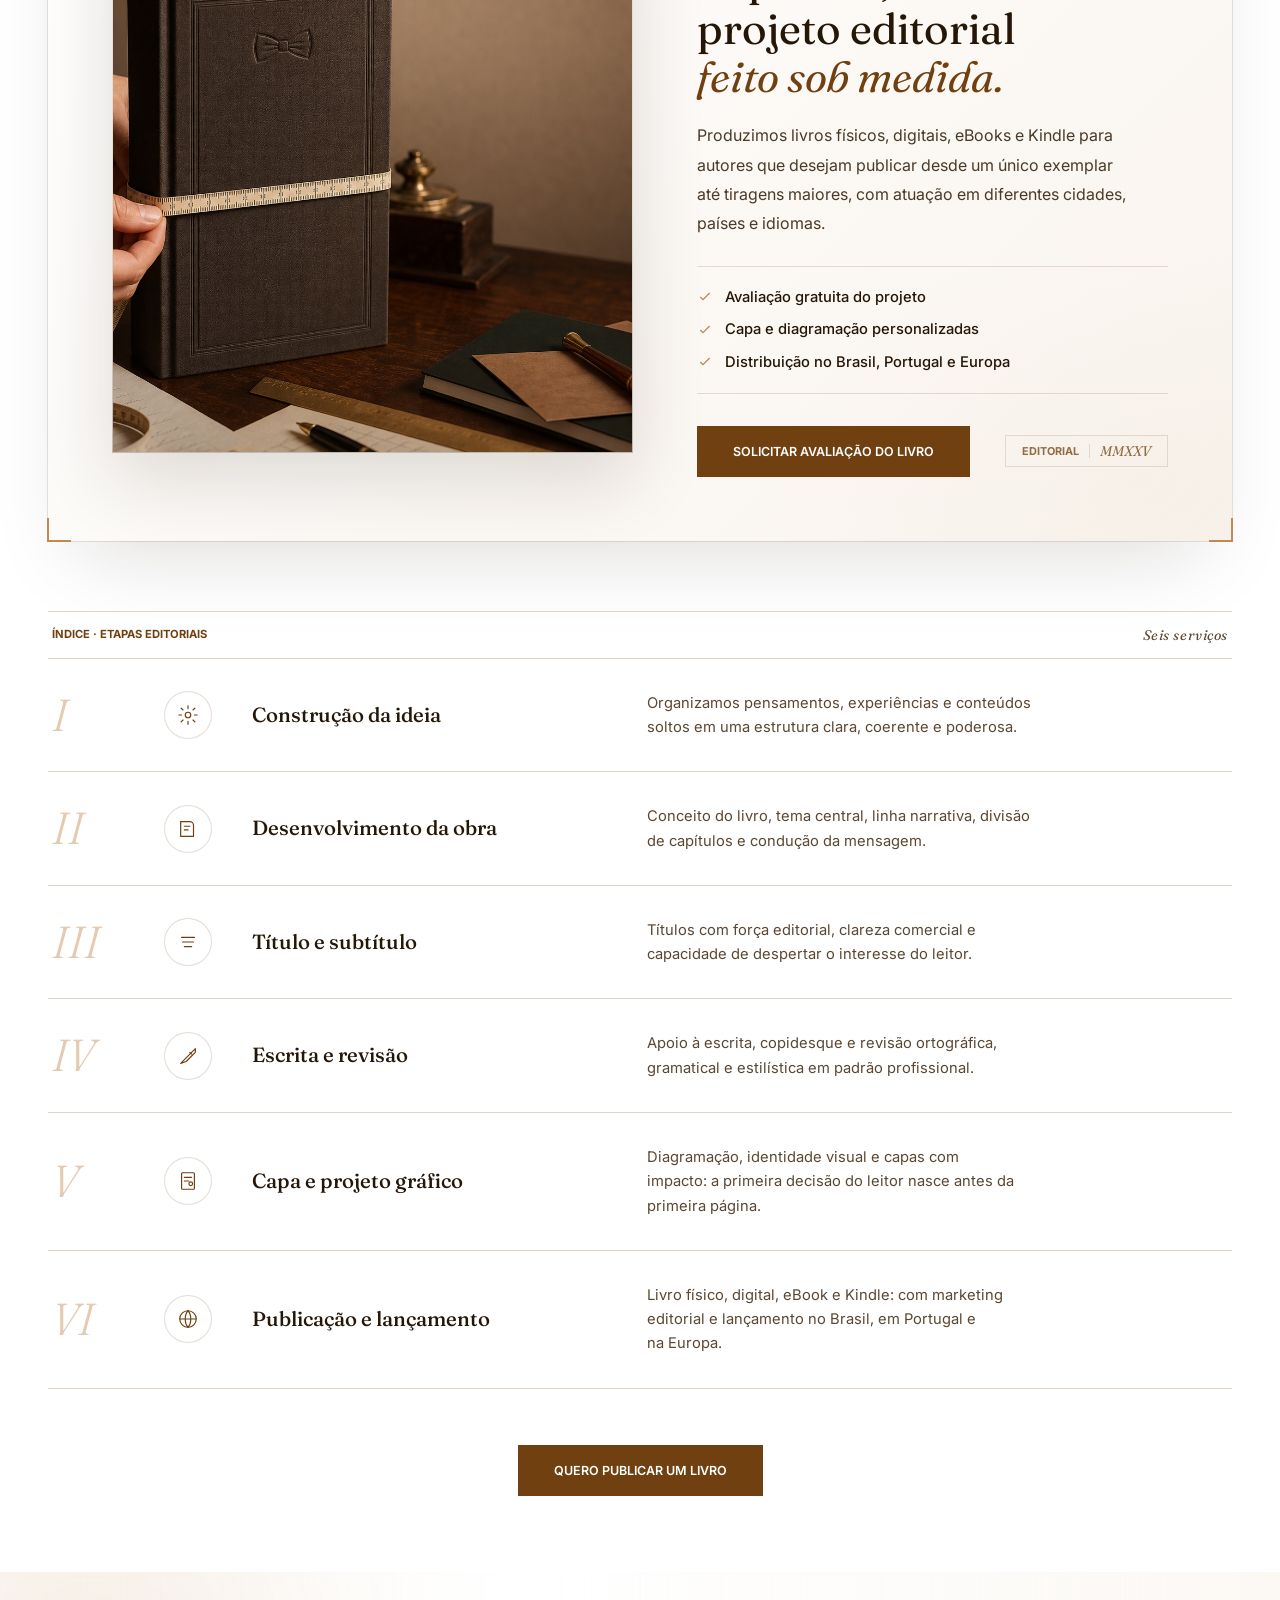
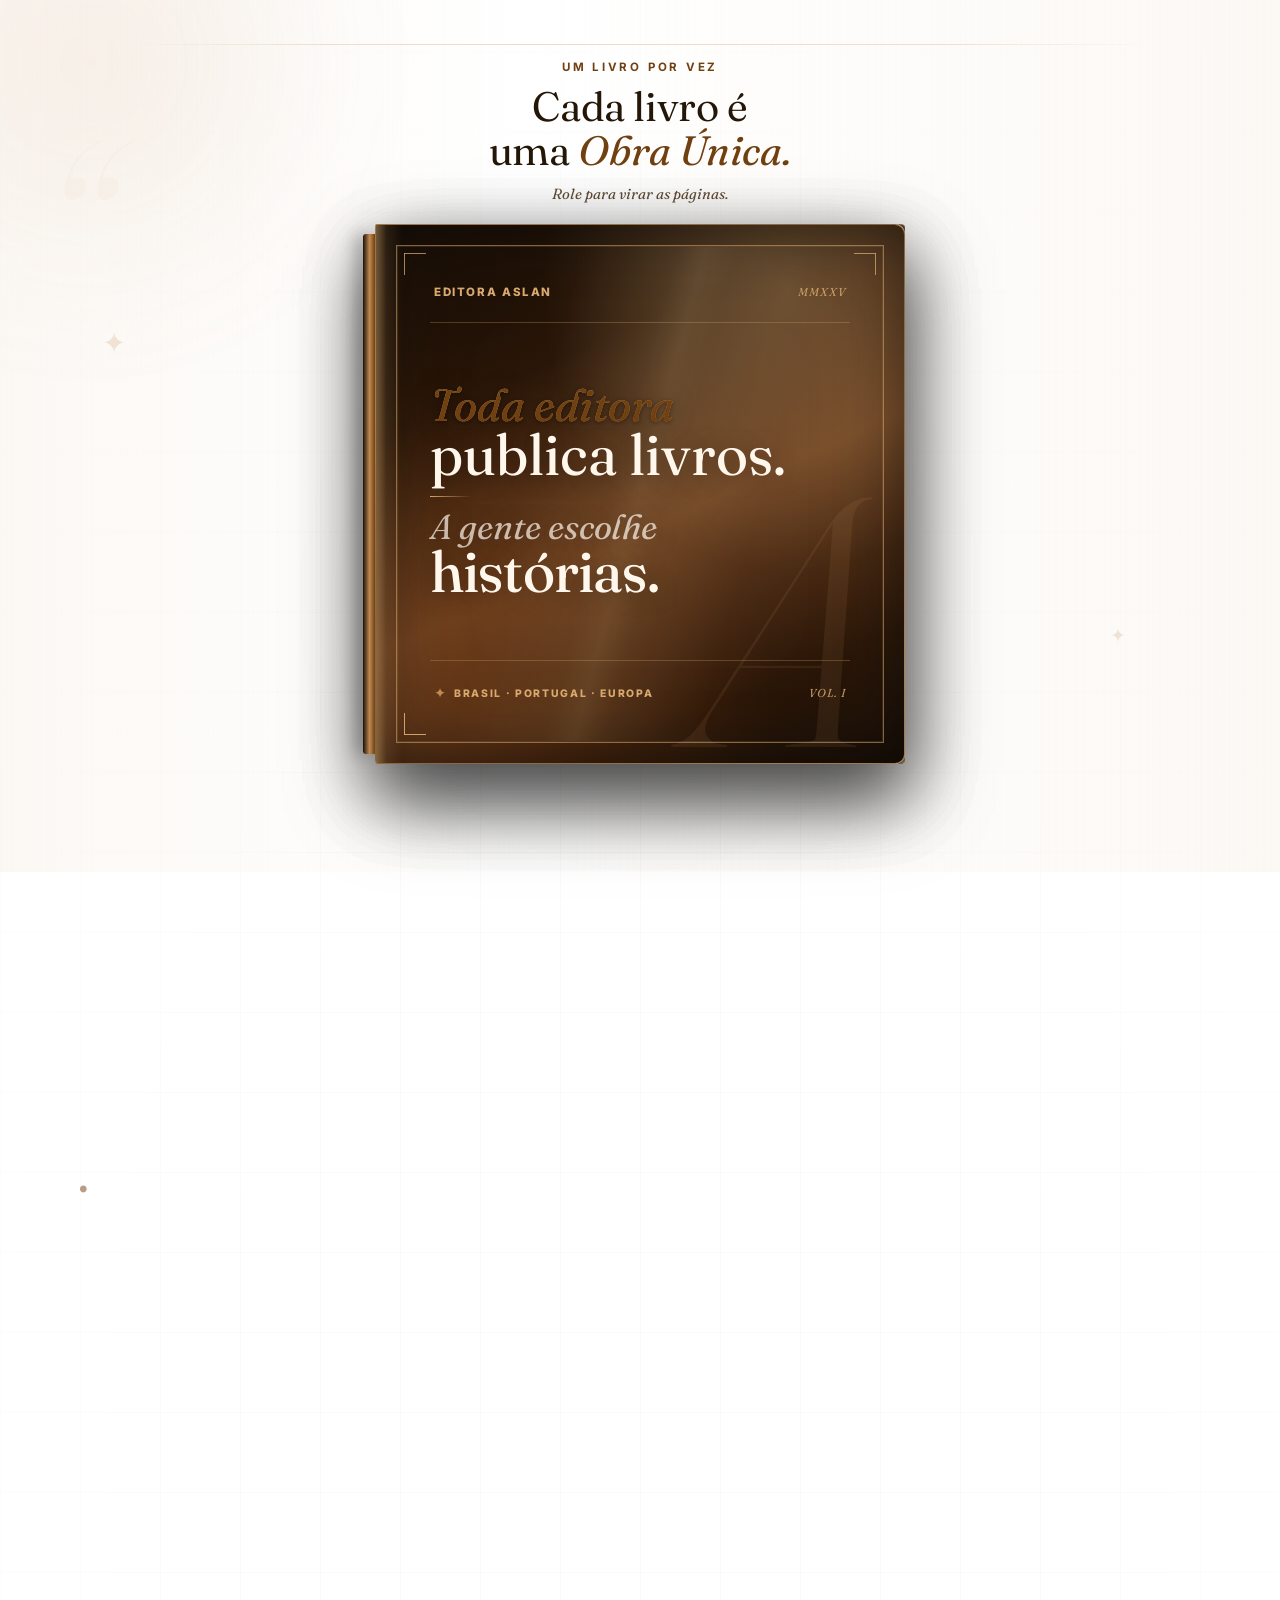
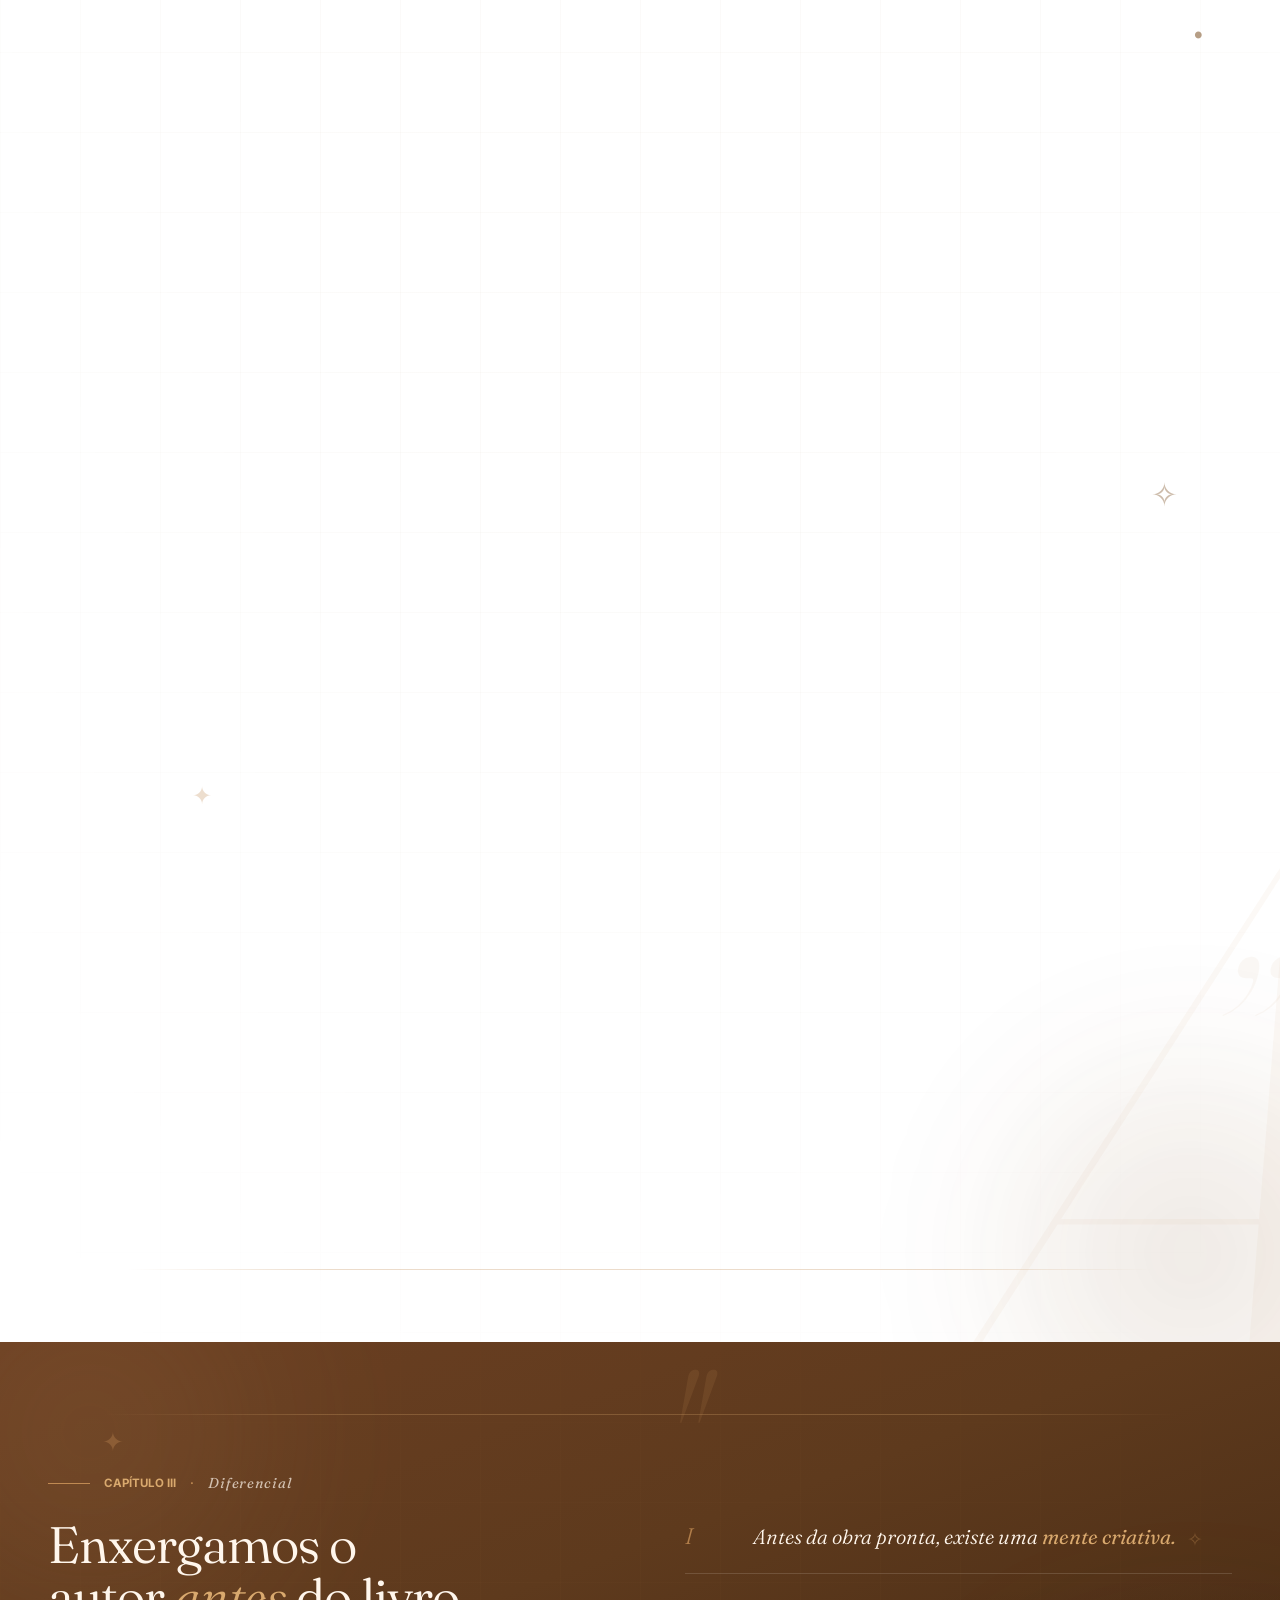
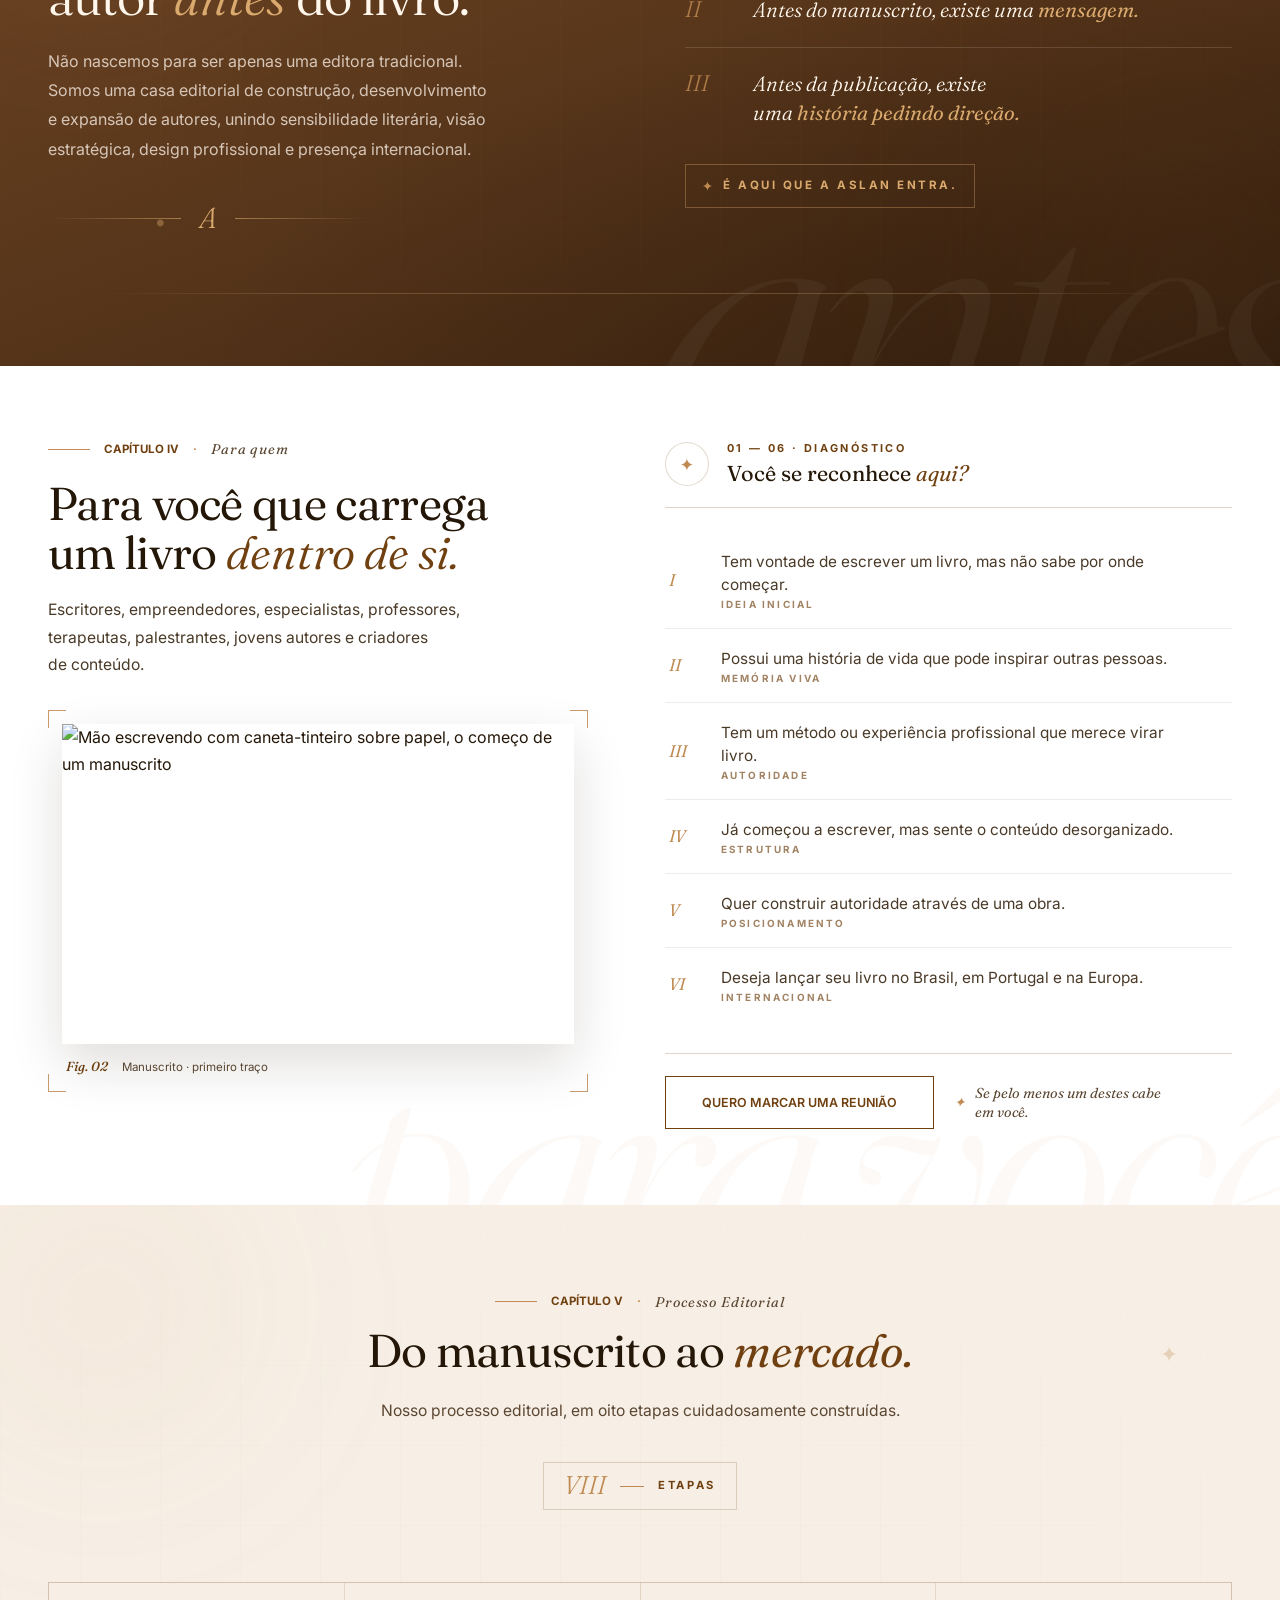
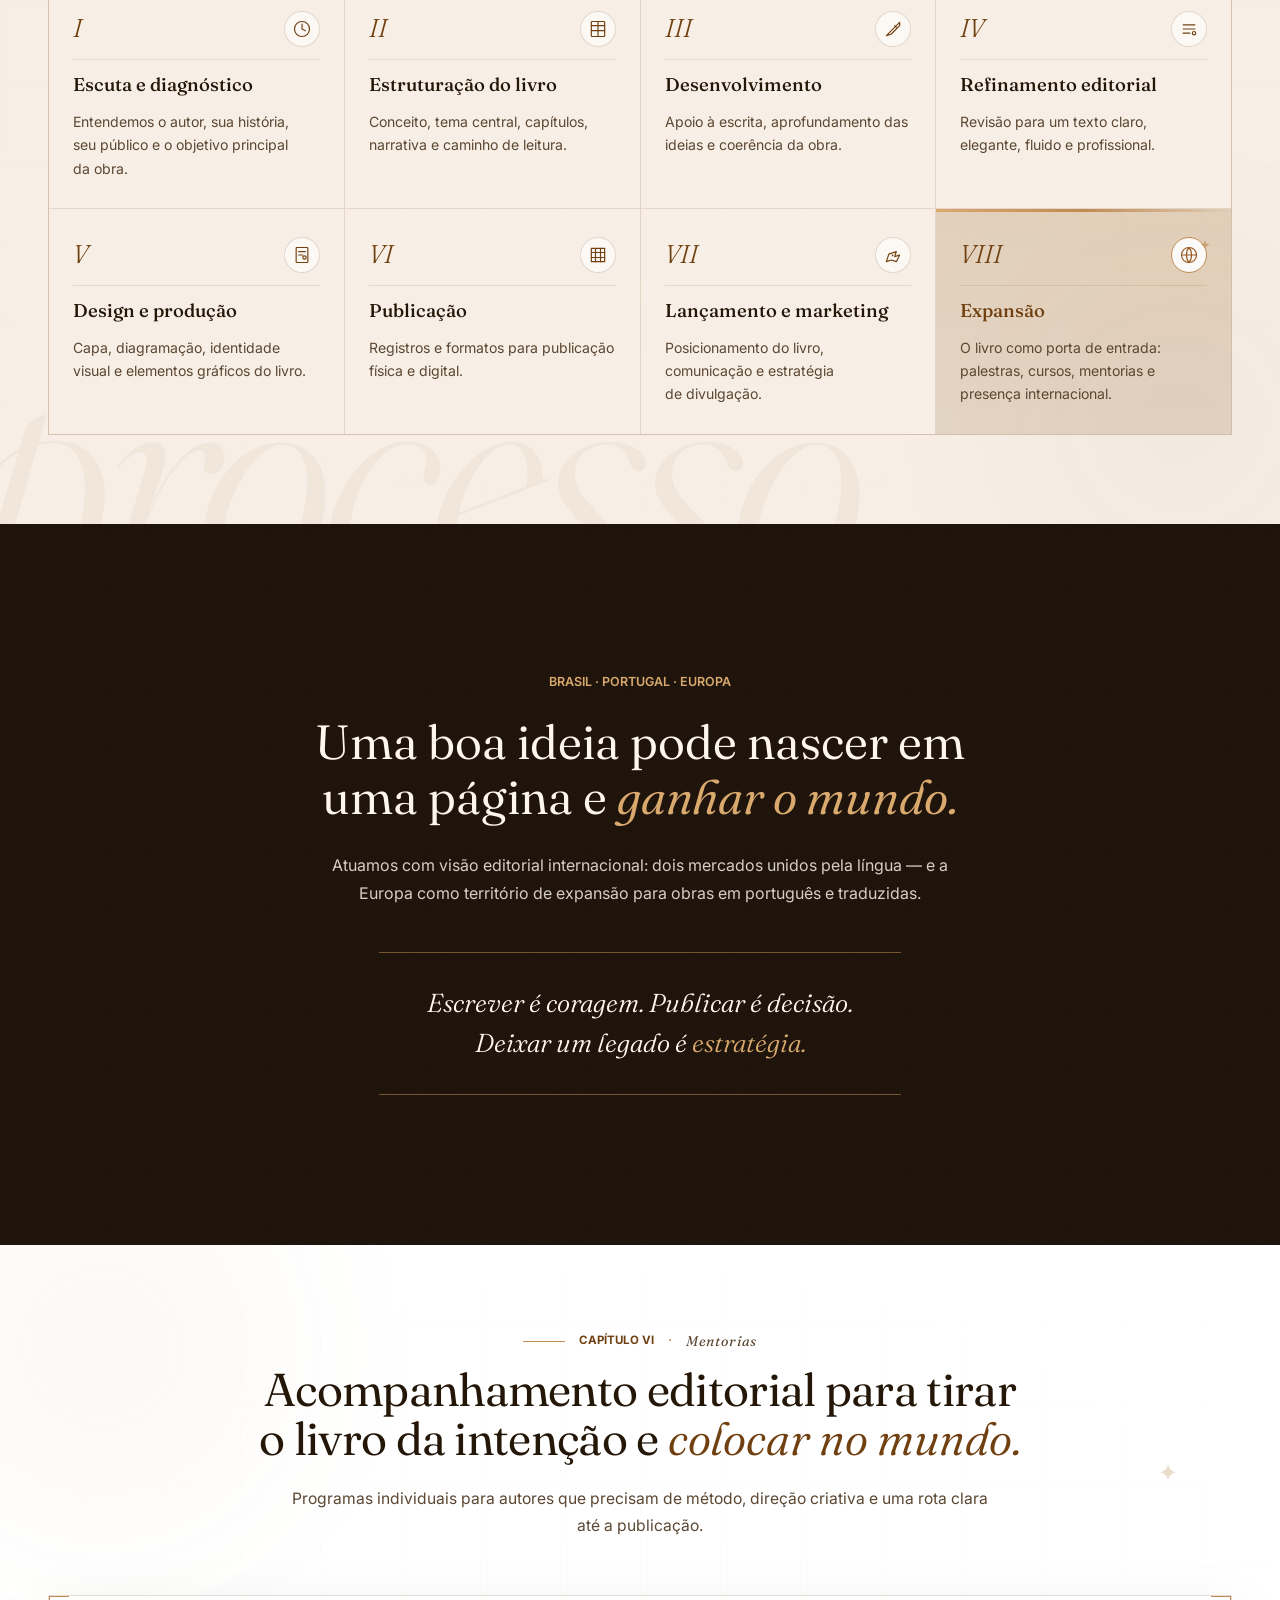
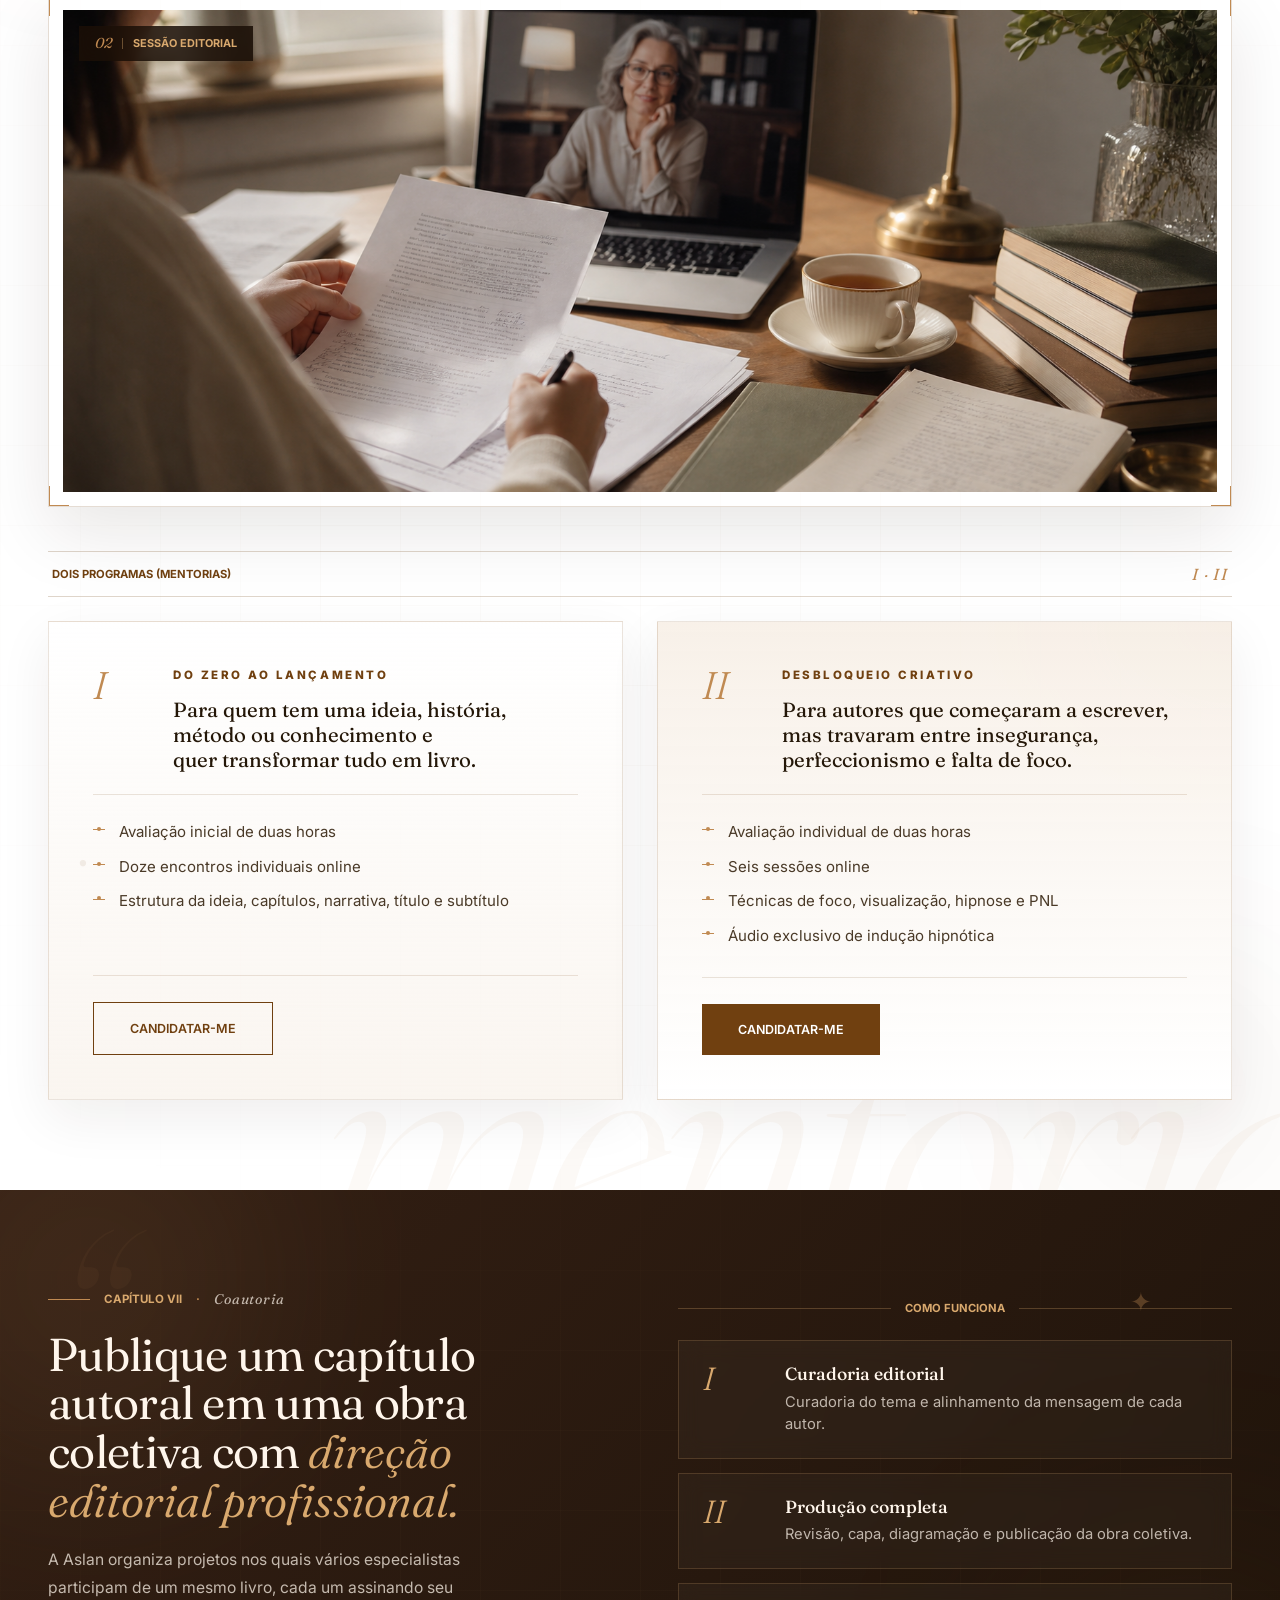
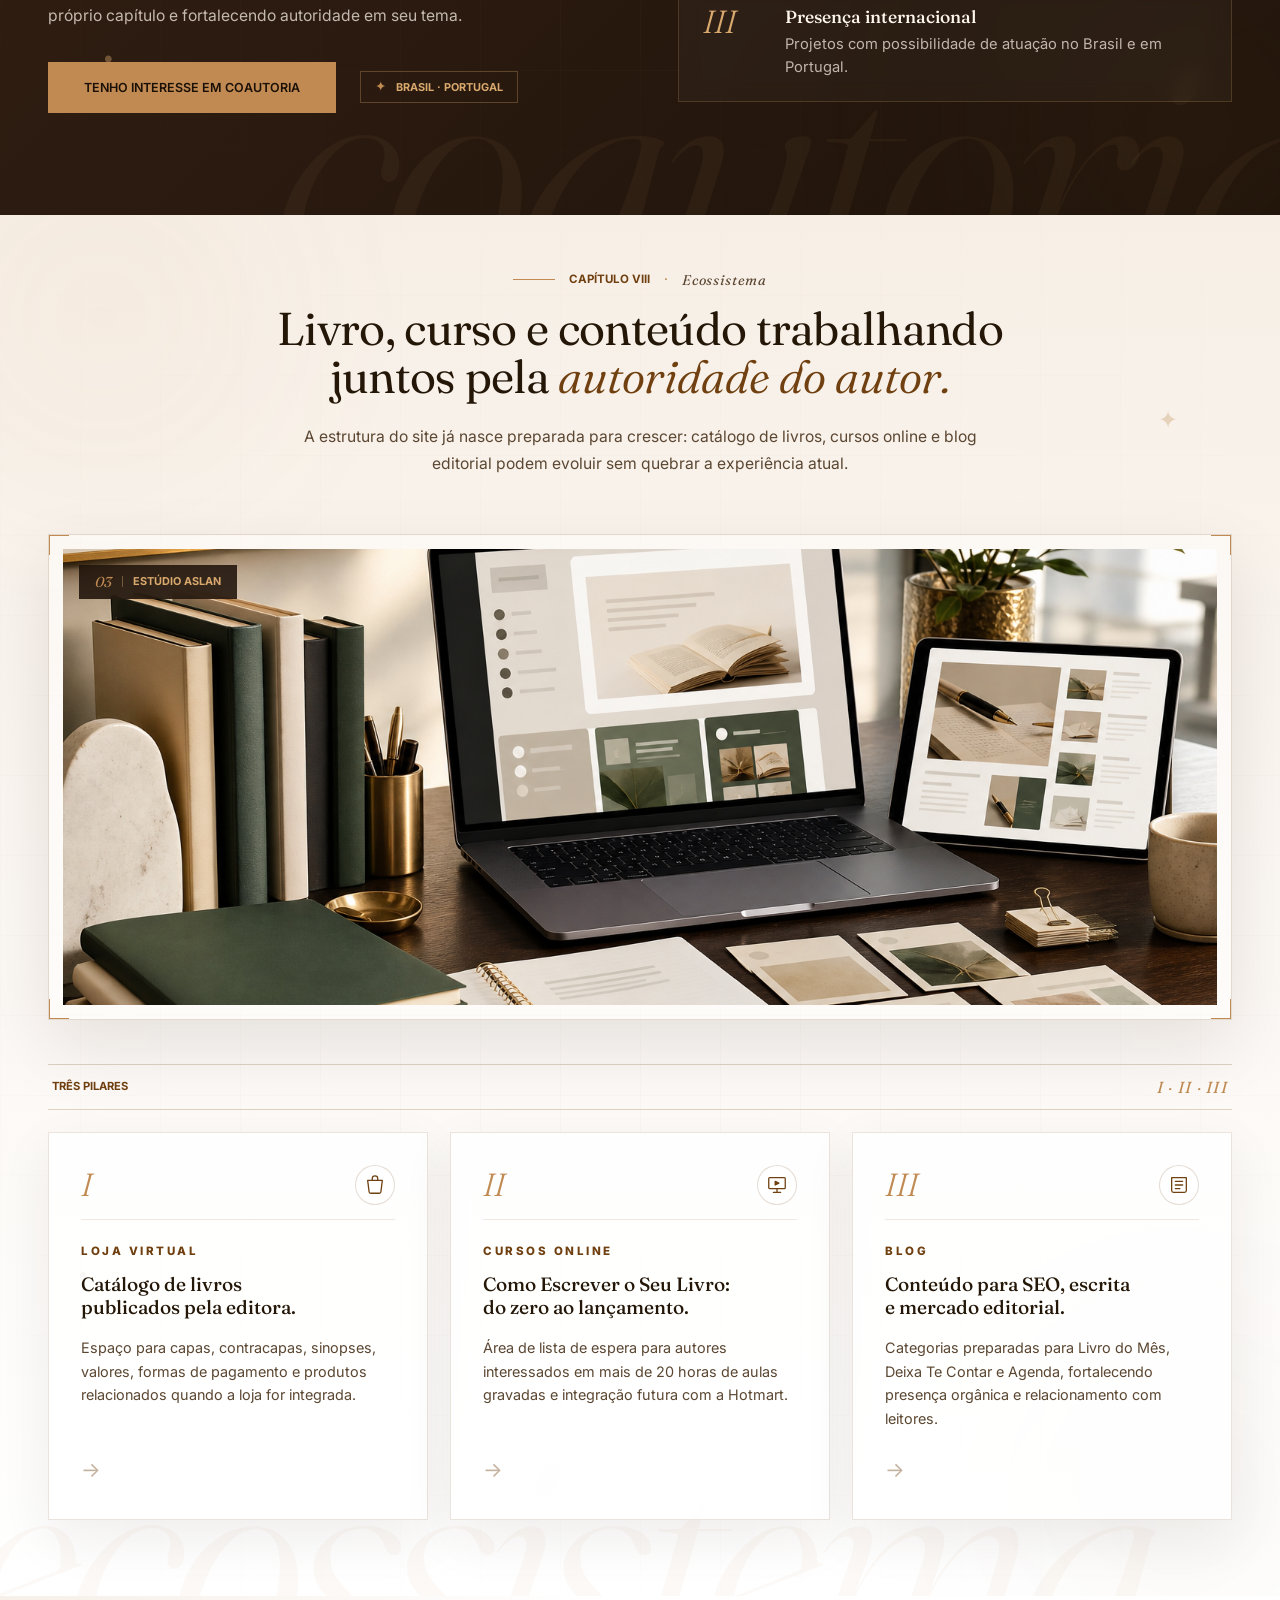
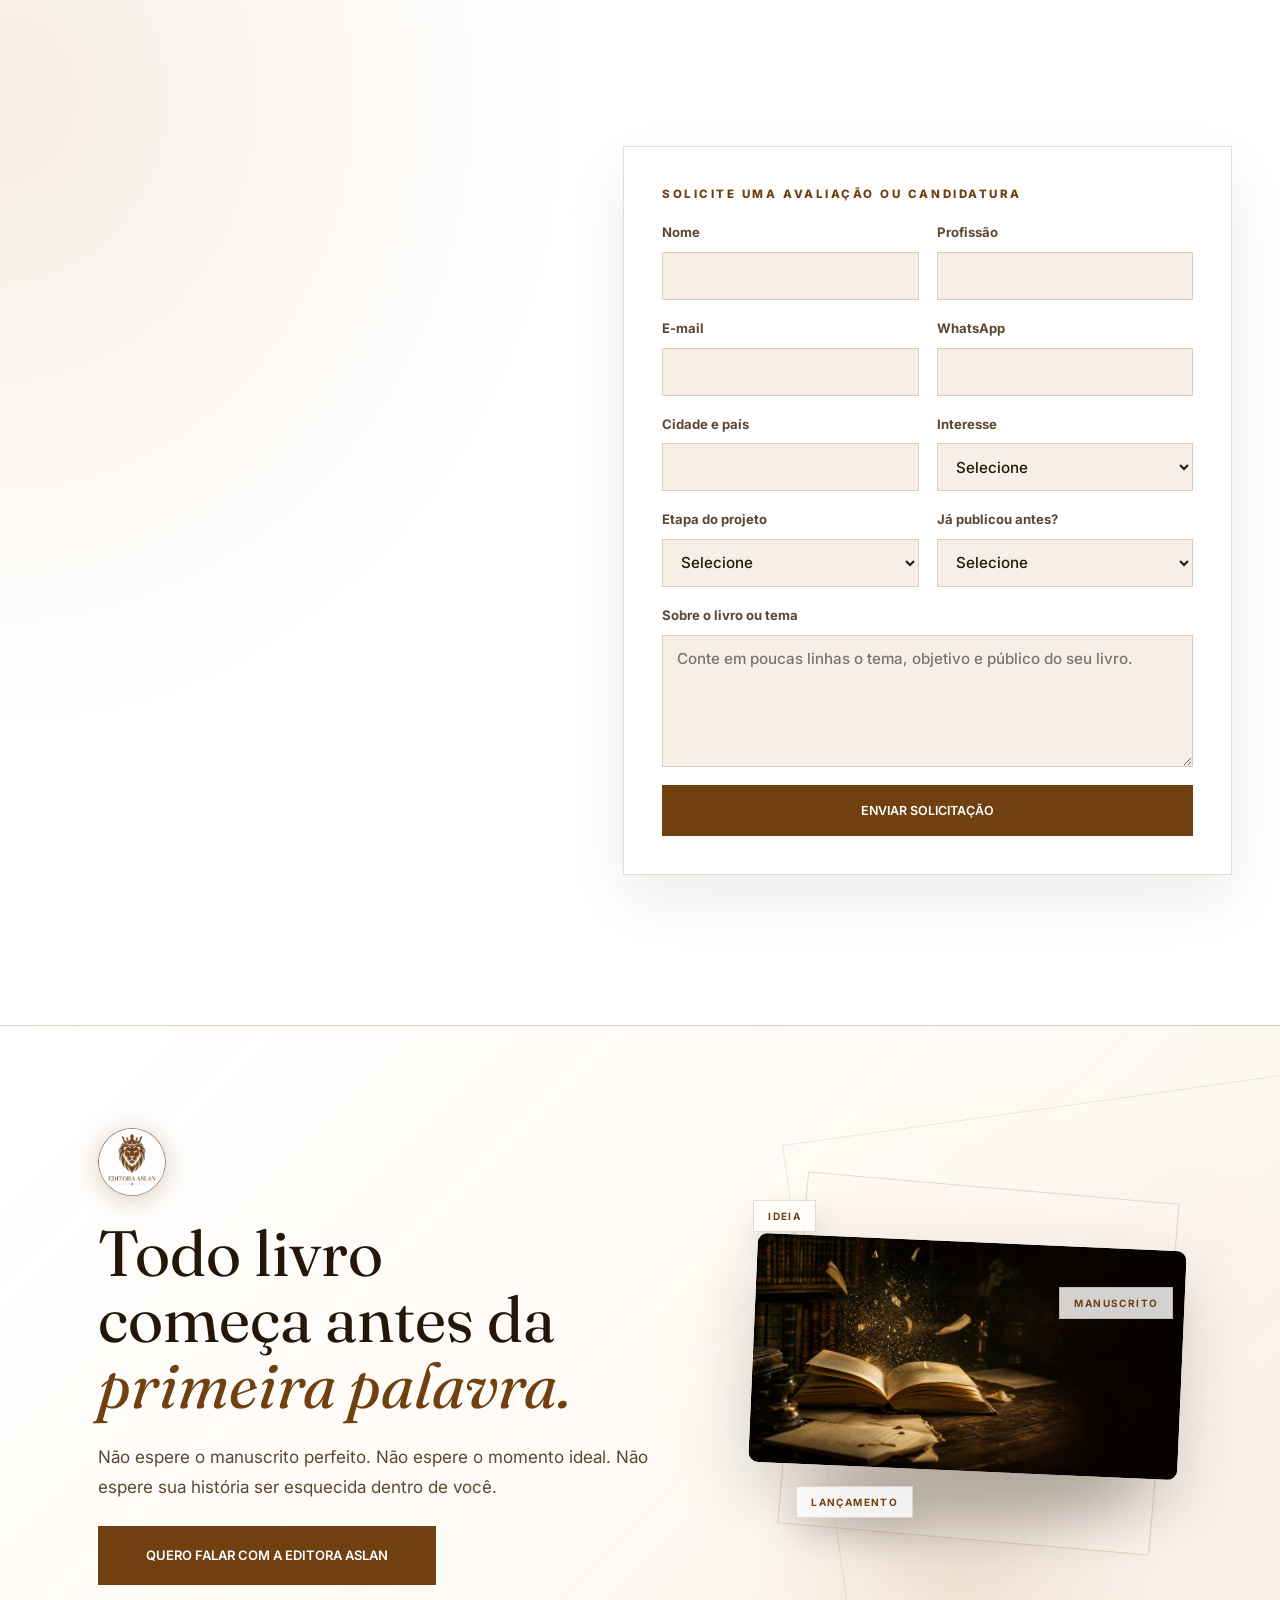
==== commit 05973854: "Atualiza site Editora Aslan" ====
--- a/index.html
+++ b/index.html
@@ -1,4 +1,4 @@
-﻿<!DOCTYPE html>
+<!DOCTYPE html>
 <html lang="pt-BR">
 <head>
   <meta charset="utf-8">
@@ -25,17 +25,17 @@
   <header class="site-header">
     <div class="site-header__inner">
       <a class="brand" href="#inicio">
-        <img class="brand__logo" src="./logo-gold-horizontal.png" alt="Editora Aslan" width="204" height="58">
+        <img class="brand__logo" src="./uploads/logos/ASLAN_Logo_V2_W.png" alt="Editora Aslan" width="220" height="55">
       </a>
       <nav class="nav" id="nav" aria-label="Navegação principal">
-        <a class="nav__item nav__item--active" href="./index.html" aria-current="page">Editora Aslan</a>
-        <a class="nav__item" href="./publique-o-seu-livro.html">Publique o seu livro</a>
-        <a class="nav__item" href="./mentorias.html">Mentorias</a>
-        <a class="nav__item" href="./coautoria.html">Coautoria</a>
-        <a class="nav__item" href="./loja.html">Loja Virtual</a>
-        <a class="nav__item" href="./cursos.html">Cursos Online</a>
-        <a class="nav__item" href="./blog.html">Blog</a>
-        <a class="nav__cta" href="./contato.html">Contato</a>
+        <a class="nav__item nav__item--active" href="/" aria-current="page">Editora Aslan</a>
+        <a class="nav__item" href="/publique-o-seu-livro">Publique o seu livro</a>
+        <a class="nav__item" href="/mentorias">Mentorias</a>
+        <a class="nav__item" href="/coautoria">Coautoria</a>
+        <a class="nav__item" href="/loja">Loja Virtual</a>
+        <a class="nav__item" href="/cursos">Cursos Online</a>
+        <a class="nav__item" href="/blog">Blog</a>
+        <a class="nav__cta" href="/contato">Contato</a>
       </nav>
       <button class="nav-toggle" id="nav-toggle" aria-expanded="false" aria-controls="nav" aria-label="Abrir menu">
         <span class="nav-toggle__bar"></span>
@@ -846,7 +846,7 @@
               <li>Estrutura da ideia, capítulos, narrativa, título e subtítulo</li>
             </ul>
             <div class="program-card__footer">
-              <a class="button button--outline" href="./mentorias.html#candidatura">Candidatar-me</a>
+              <a class="button button--outline" href="/mentorias#candidatura">Candidatar-me</a>
             </div>
           </article>
 
@@ -865,7 +865,7 @@
               <li>Áudio exclusivo de indução hipnótica</li>
             </ul>
             <div class="program-card__footer">
-              <a class="button button--bronze" href="./mentorias.html#candidatura">Candidatar-me</a>
+              <a class="button button--bronze" href="/mentorias#candidatura">Candidatar-me</a>
             </div>
           </article>
         </div>
@@ -1096,10 +1096,18 @@
     <!-- CTA FINAL -->
     <section class="closing">
       <div class="closing__inner reveal">
-        <img class="closing__mark" src="./uploads/logo.png" alt="" width="72" height="72" loading="lazy">
-        <h2 class="closing__title">Todo livro começa antes da <em class="accent">primeira palavra.</em></h2>
-        <p class="closing__copy">Não espere o manuscrito perfeito. Não espere o momento ideal. Não espere sua história ser esquecida dentro de você.</p>
-        <a class="button button--closing" href="https://wa.me/351935402570">Quero falar com a Editora Aslan</a>
+        <div class="closing__content">
+          <img class="closing__mark" src="./uploads/logo.png" alt="" width="72" height="72" loading="lazy">
+          <h2 class="closing__title">Todo livro começa antes da <em class="accent">primeira palavra.</em></h2>
+          <p class="closing__copy">Não espere o manuscrito perfeito. Não espere o momento ideal. Não espere sua história ser esquecida dentro de você.</p>
+          <a class="button button--closing" href="https://wa.me/351935402570">Quero falar com a Editora Aslan</a>
+        </div>
+        <figure class="closing__visual" aria-hidden="true">
+          <img src="./uploads/aslan-legacy-book.png" alt="" loading="lazy">
+          <span class="closing__note closing__note--one">Ideia</span>
+          <span class="closing__note closing__note--two">Manuscrito</span>
+          <span class="closing__note closing__note--three">Lançamento</span>
+        </figure>
       </div>
     </section>
   </main>
@@ -1108,7 +1116,7 @@
   <footer class="site-footer">
     <div class="site-footer__inner">
       <div class="site-footer__brand">
-        <img class="site-footer__logo" src="./logo-gold-horizontal.png" alt="Editora Aslan" width="182" height="52">
+        <img class="site-footer__logo" src="./uploads/logos/ASLAN_Logo_V2_W.png" alt="Editora Aslan" width="200" height="50">
       </div>
       <div class="site-footer__addresses">
         <address class="site-footer__address">
--- a/styles.css
+++ b/styles.css
@@ -229,17 +229,17 @@
 }
 
 .brand__logo {
-  width: clamp(180px, 16vw, 240px);
+  width: clamp(220px, 20vw, 300px);
   height: auto;
-  max-height: 68px;
+  max-height: 86px;
   object-fit: contain;
   filter: drop-shadow(0 6px 14px rgba(0, 0, 0, 0.32));
 }
 
 .site-header--scrolled .brand__logo,
 .nav-open .brand__logo {
-  width: clamp(160px, 14vw, 210px);
-  max-height: 58px;
+  width: clamp(190px, 17vw, 260px);
+  max-height: 72px;
 }
 
 .brand__name {
@@ -986,6 +986,12 @@
   .hero__grain {
     opacity: 0.08;
   }
+
+  /* Ajusta enquadramento pra mostrar o homem na foto no mobile */
+  .hero__stage .hero__media {
+    object-position: 60% center !important;
+    object-fit: cover !important;
+  }
 }
 
 @media (prefers-reduced-motion: reduce) {
@@ -2076,6 +2082,10 @@
   }
 }
 @media (max-width: 900px) {
+  .book-scroll {
+    display: none;
+  }
+
   .book-stage {
     padding-top: 104px;
   }
@@ -2675,17 +2685,42 @@
     aspect-ratio: 4 / 3;
   }
 
+  .legacy__hero-img img {
+    object-position: center center;
+  }
+
   .legacy__hero-img::before {
     background:
       linear-gradient(180deg, rgba(27, 16, 7, 0) 55%, rgba(27, 16, 7, 0.45) 80%, var(--espresso) 100%);
   }
 
   .legacy__body {
+    align-items: center;
     padding: clamp(48px, 7vw, 72px) var(--pad-x);
+    text-align: center;
+  }
+
+  .legacy__meta {
+    display: block;
+    max-width: min(100%, 27rem);
+    margin-inline: auto;
+  }
+
+  .legacy__rule {
+    display: none;
+  }
+
+  .legacy__copy {
+    text-align: center;
+  }
+
+  .legacy .button {
+    align-self: center;
   }
 
   .legacy__title {
     max-width: none;
+    text-align: center;
   }
 }
 
@@ -4148,43 +4183,184 @@
 /* ---------- Closing ---------- */
 
 .closing {
+  position: relative;
+  overflow: hidden;
   border-top: 1px solid var(--line);
   background:
-    radial-gradient(90% 120% at 50% 100%, rgba(247, 239, 230, 0.9) 0%, var(--paper) 60%);
+    linear-gradient(135deg, rgba(255, 255, 255, 0.98) 0%, rgba(255, 251, 246, 0.96) 45%, rgba(247, 239, 230, 0.92) 100%),
+    radial-gradient(70% 100% at 78% 48%, rgba(192, 138, 82, 0.18), transparent 62%);
+}
+
+.closing::before {
+  content: "";
+  position: absolute;
+  top: 12%;
+  right: -6%;
+  width: min(42vw, 560px);
+  aspect-ratio: 1;
+  border: 1px solid rgba(112, 64, 16, 0.16);
+  transform: rotate(-8deg);
+  opacity: 0.7;
+}
+
+.closing::after {
+  content: "";
+  position: absolute;
+  right: 8%;
+  bottom: -18%;
+  width: min(36vw, 440px);
+  aspect-ratio: 1;
+  border-radius: 50%;
+  background: radial-gradient(circle, rgba(192, 138, 82, 0.16), transparent 68%);
+  pointer-events: none;
 }
 
 .closing__inner {
+  position: relative;
+  z-index: 1;
+  display: grid;
+  grid-template-columns: minmax(0, 0.95fr) minmax(320px, 0.72fr);
+  align-items: center;
+  gap: clamp(32px, 7vw, 92px);
+  max-width: 1180px;
+  margin: 0 auto;
+  padding: clamp(76px, 8vw, 112px) var(--pad-x);
+}
+
+.closing__content {
   display: flex;
   flex-direction: column;
-  align-items: center;
-  gap: 28px;
-  max-width: 900px;
-  margin: 0 auto;
-  padding: var(--space-section) var(--pad-x);
-  text-align: center;
+  align-items: flex-start;
+  gap: 24px;
+  text-align: left;
 }
 
 .closing__mark {
-  width: 72px;
-  height: 72px;
+  width: 68px;
+  height: 68px;
   border-radius: 50%;
   box-shadow: 0 4px 24px rgba(112, 64, 16, 0.25);
 }
 
 .closing__title {
-  font-family: var(--font-display);
-  font-size: 3.4rem;
+  max-width: 720px;
+  font-family: var(--font-display);
+  font-size: clamp(3rem, 5vw, 5.05rem);
   font-weight: 400;
-  line-height: 1.06;
+  line-height: 1.03;
 }
 
 .closing__copy {
-  max-width: 34rem;
+  max-width: 38rem;
   color: var(--ink-muted);
-  font-size: 1.05rem;
+  font-size: 1.07rem;
   line-height: 1.75;
 }
 
+.closing__visual {
+  position: relative;
+  min-height: clamp(300px, 34vw, 455px);
+  margin: 0;
+  display: grid;
+  place-items: center;
+  isolation: isolate;
+}
+
+.closing__visual::before {
+  content: "";
+  position: absolute;
+  inset: 11% 4% 8% 9%;
+  border: 1px solid rgba(112, 64, 16, 0.18);
+  background: rgba(255, 246, 236, 0.42);
+  transform: rotate(5deg);
+  z-index: -2;
+}
+
+.closing__visual::after {
+  content: "";
+  position: absolute;
+  right: 9%;
+  bottom: 9%;
+  left: 13%;
+  height: 23%;
+  border-radius: 50%;
+  background: rgba(27, 16, 7, 0.22);
+  filter: blur(28px);
+  transform: rotate(-4deg);
+  z-index: -1;
+}
+
+.closing__visual img {
+  width: min(100%, 520px);
+  height: auto;
+  border-radius: 10px;
+  transform: rotate(2.5deg);
+  box-shadow: 0 26px 70px rgba(27, 16, 7, 0.18);
+}
+
+.closing__note {
+  position: absolute;
+  padding: 10px 14px;
+  border: 1px solid rgba(112, 64, 16, 0.18);
+  background: rgba(255, 255, 255, 0.82);
+  color: var(--bronze);
+  font: 700 10px/1 var(--font-body);
+  letter-spacing: 0.14em;
+  text-transform: uppercase;
+  box-shadow: 0 14px 32px rgba(27, 16, 7, 0.1);
+}
+
+.closing__note--one {
+  top: 14%;
+  left: 0;
+}
+
+.closing__note--two {
+  right: 2%;
+  top: 34%;
+}
+
+.closing__note--three {
+  left: 10%;
+  bottom: 13%;
+}
+
+@media (max-width: 920px) {
+  .closing__inner {
+    grid-template-columns: 1fr;
+    padding-block: clamp(64px, 10vw, 92px);
+  }
+
+  .closing__content {
+    align-items: center;
+    text-align: center;
+  }
+
+  .closing__visual {
+    min-height: 0;
+    width: min(100%, 560px);
+    justify-self: center;
+  }
+}
+
+@media (max-width: 560px) {
+  .closing__inner {
+    padding-block: 58px 68px;
+  }
+
+  .closing__mark {
+    width: 58px;
+    height: 58px;
+  }
+
+  .closing__visual img {
+    border-radius: 8px;
+  }
+
+  .closing__note {
+    display: none;
+  }
+}
 /* ---------- Footer ---------- */
 
 .site-footer {
@@ -4211,8 +4387,11 @@
 }
 
 .site-footer__logo {
-  width: clamp(160px, 14vw, 190px);
+  width: clamp(180px, 16vw, 220px);
   height: auto;
+  max-height: 52px;
+  object-fit: contain;
+  object-position: left center;
   border-radius: 0;
 }
 
@@ -6209,8 +6388,8 @@
   .brand__logo,
   .site-header--scrolled .brand__logo,
   .nav-open .brand__logo {
-    width: clamp(130px, 38vw, 170px);
-    max-height: 44px;
+    width: clamp(155px, 44vw, 200px);
+    max-height: 56px;
   }
 
   .nav {
@@ -6317,7 +6496,7 @@
   }
 
   .brand__logo {
-    width: clamp(152px, 60vw, 186px);
+    width: clamp(175px, 65vw, 215px);
   }
 
   .service {
@@ -6334,7 +6513,7 @@
 
 @media (max-width: 900px) {
   .hero__title {
-    font-size: 4rem;
+    font-size: 3.25rem;
   }
 
   .legacy__title,
@@ -6354,7 +6533,7 @@
 
 @media (max-width: 520px) {
   .hero__title {
-    font-size: 3rem;
+    font-size: 2.4rem;
   }
 
   .hero__lead,
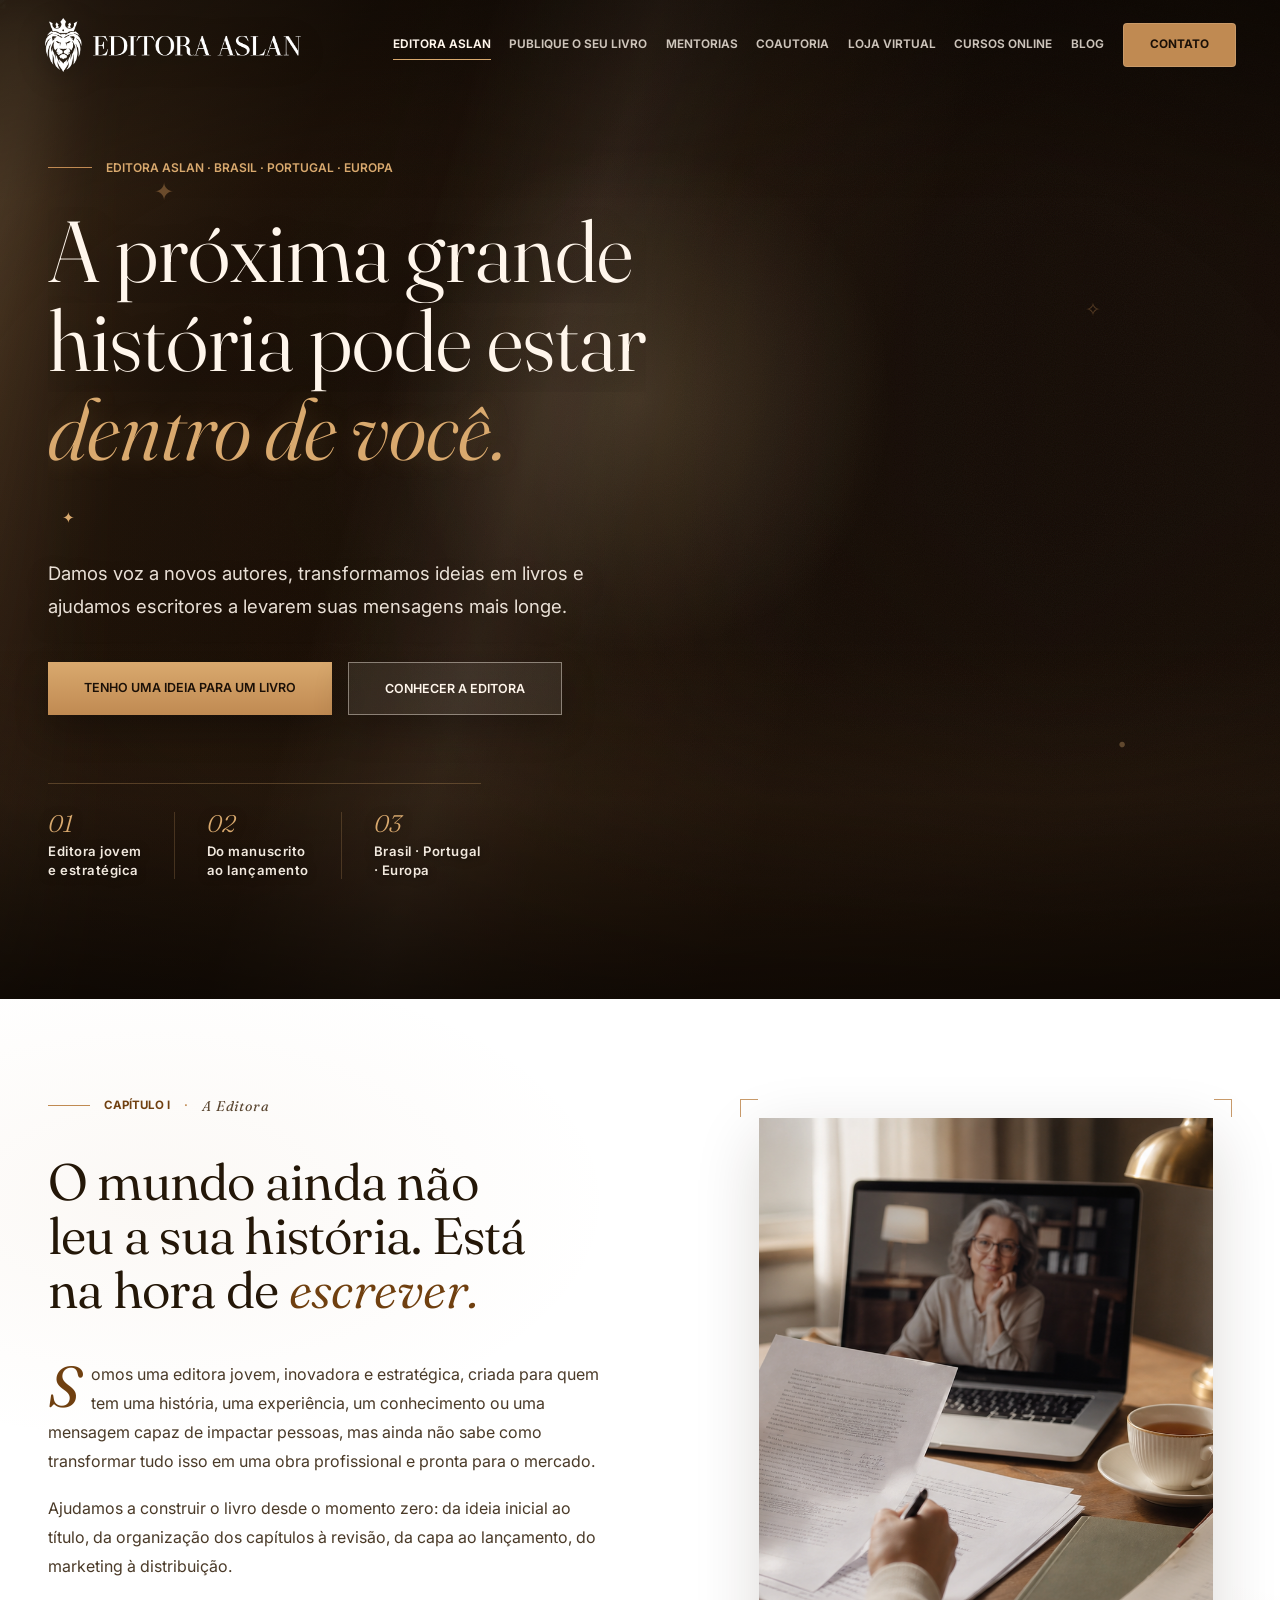
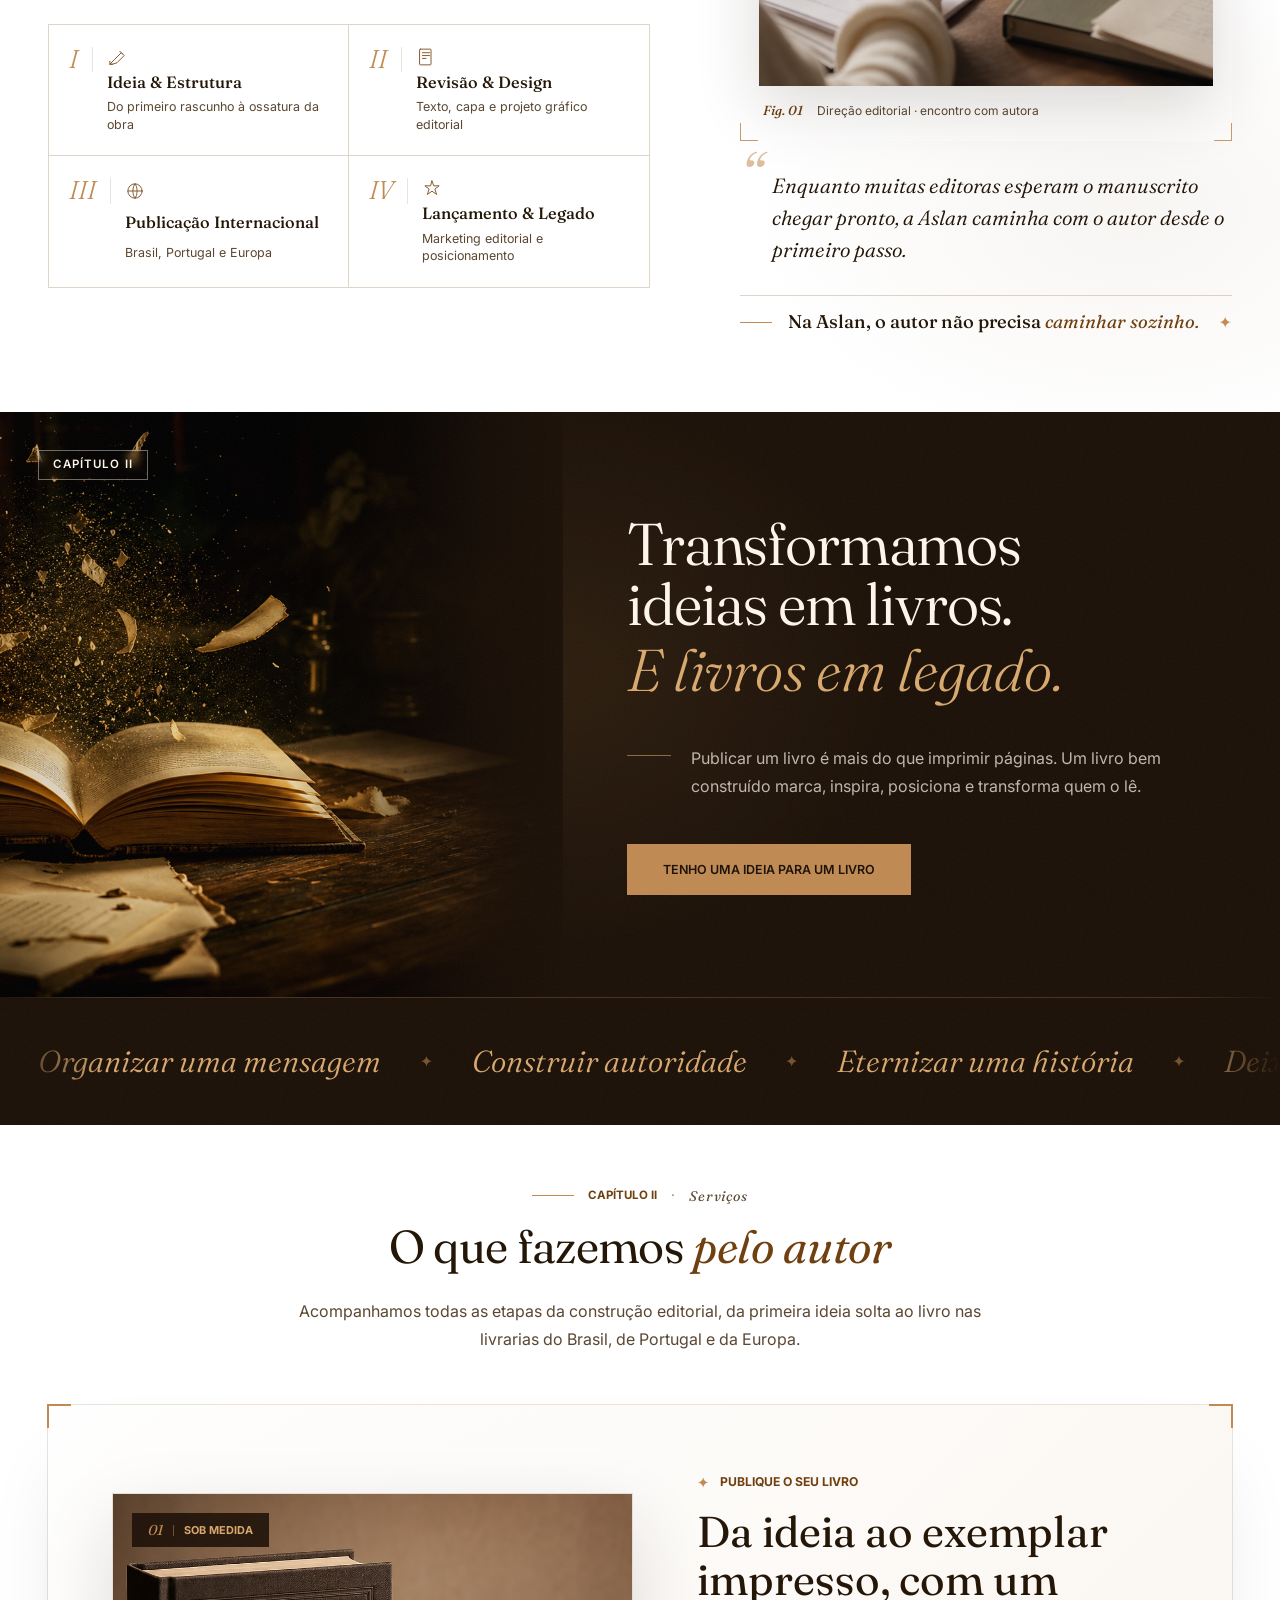
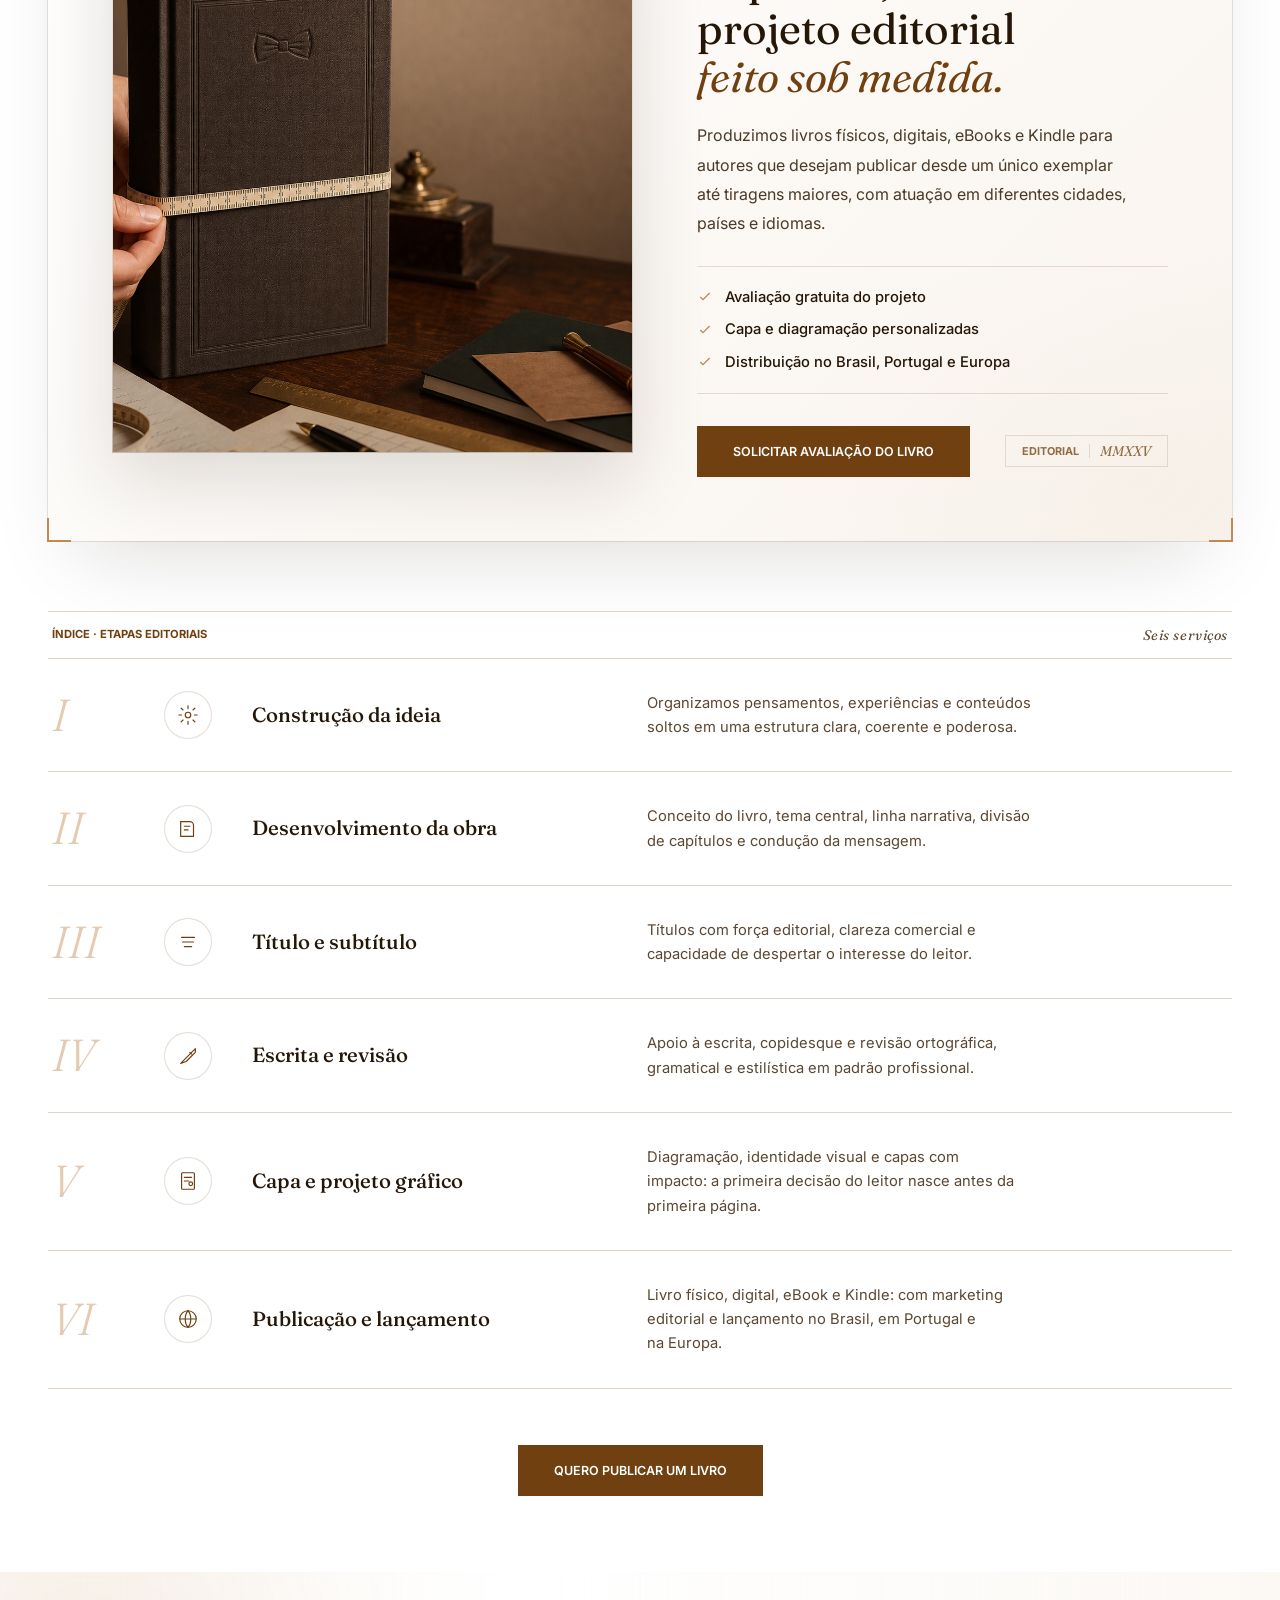
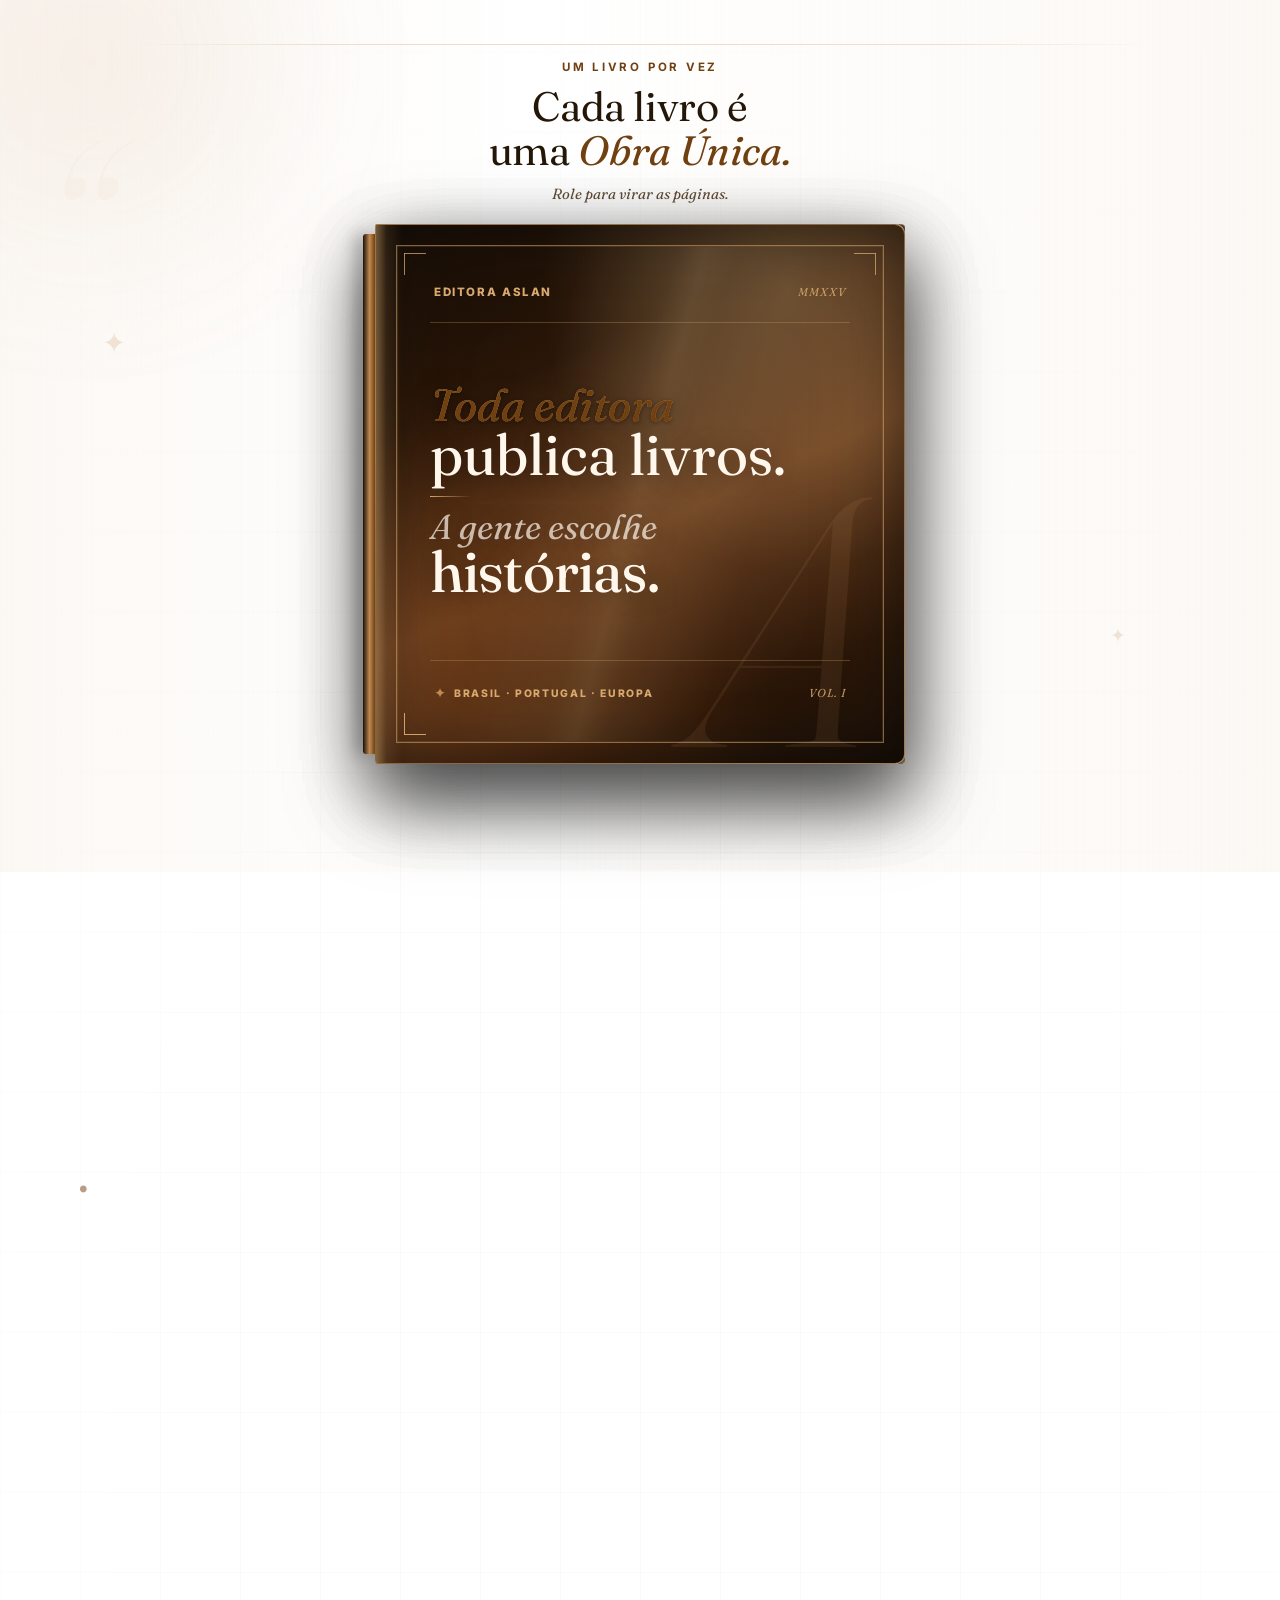
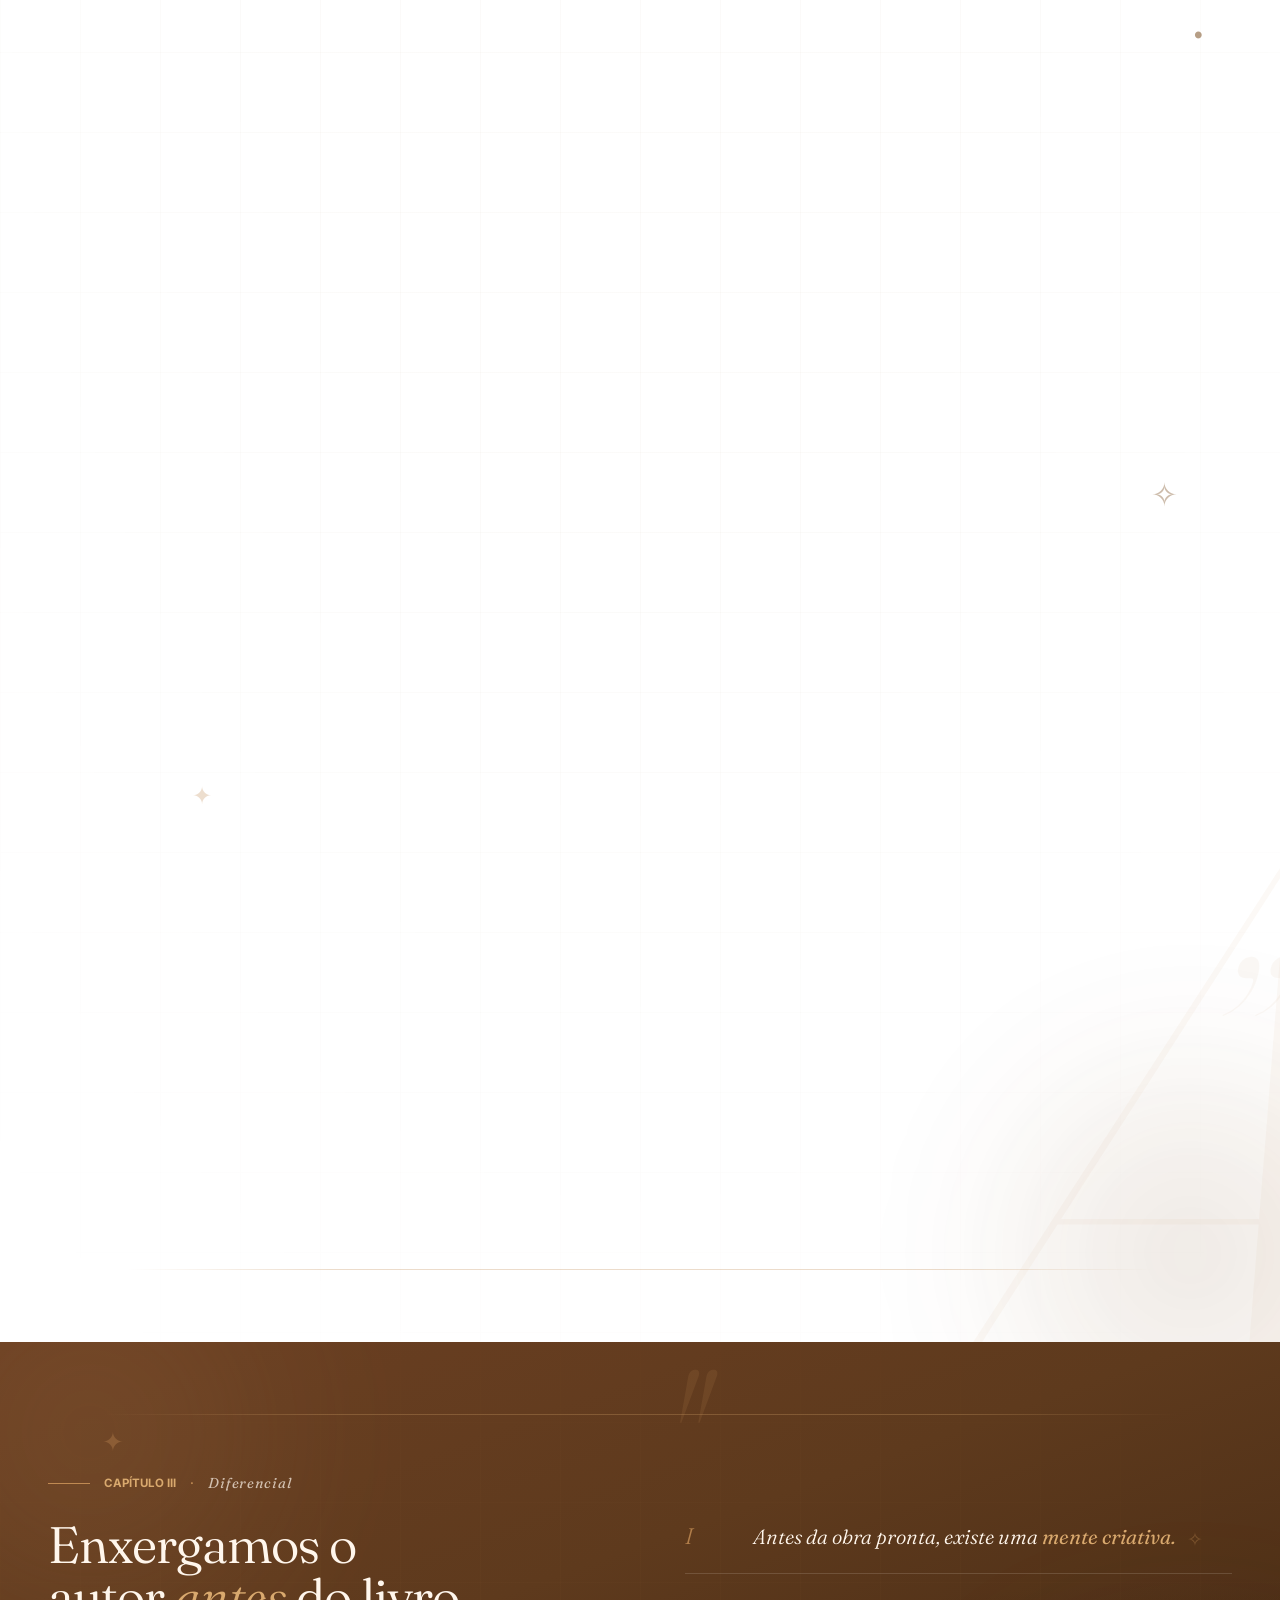
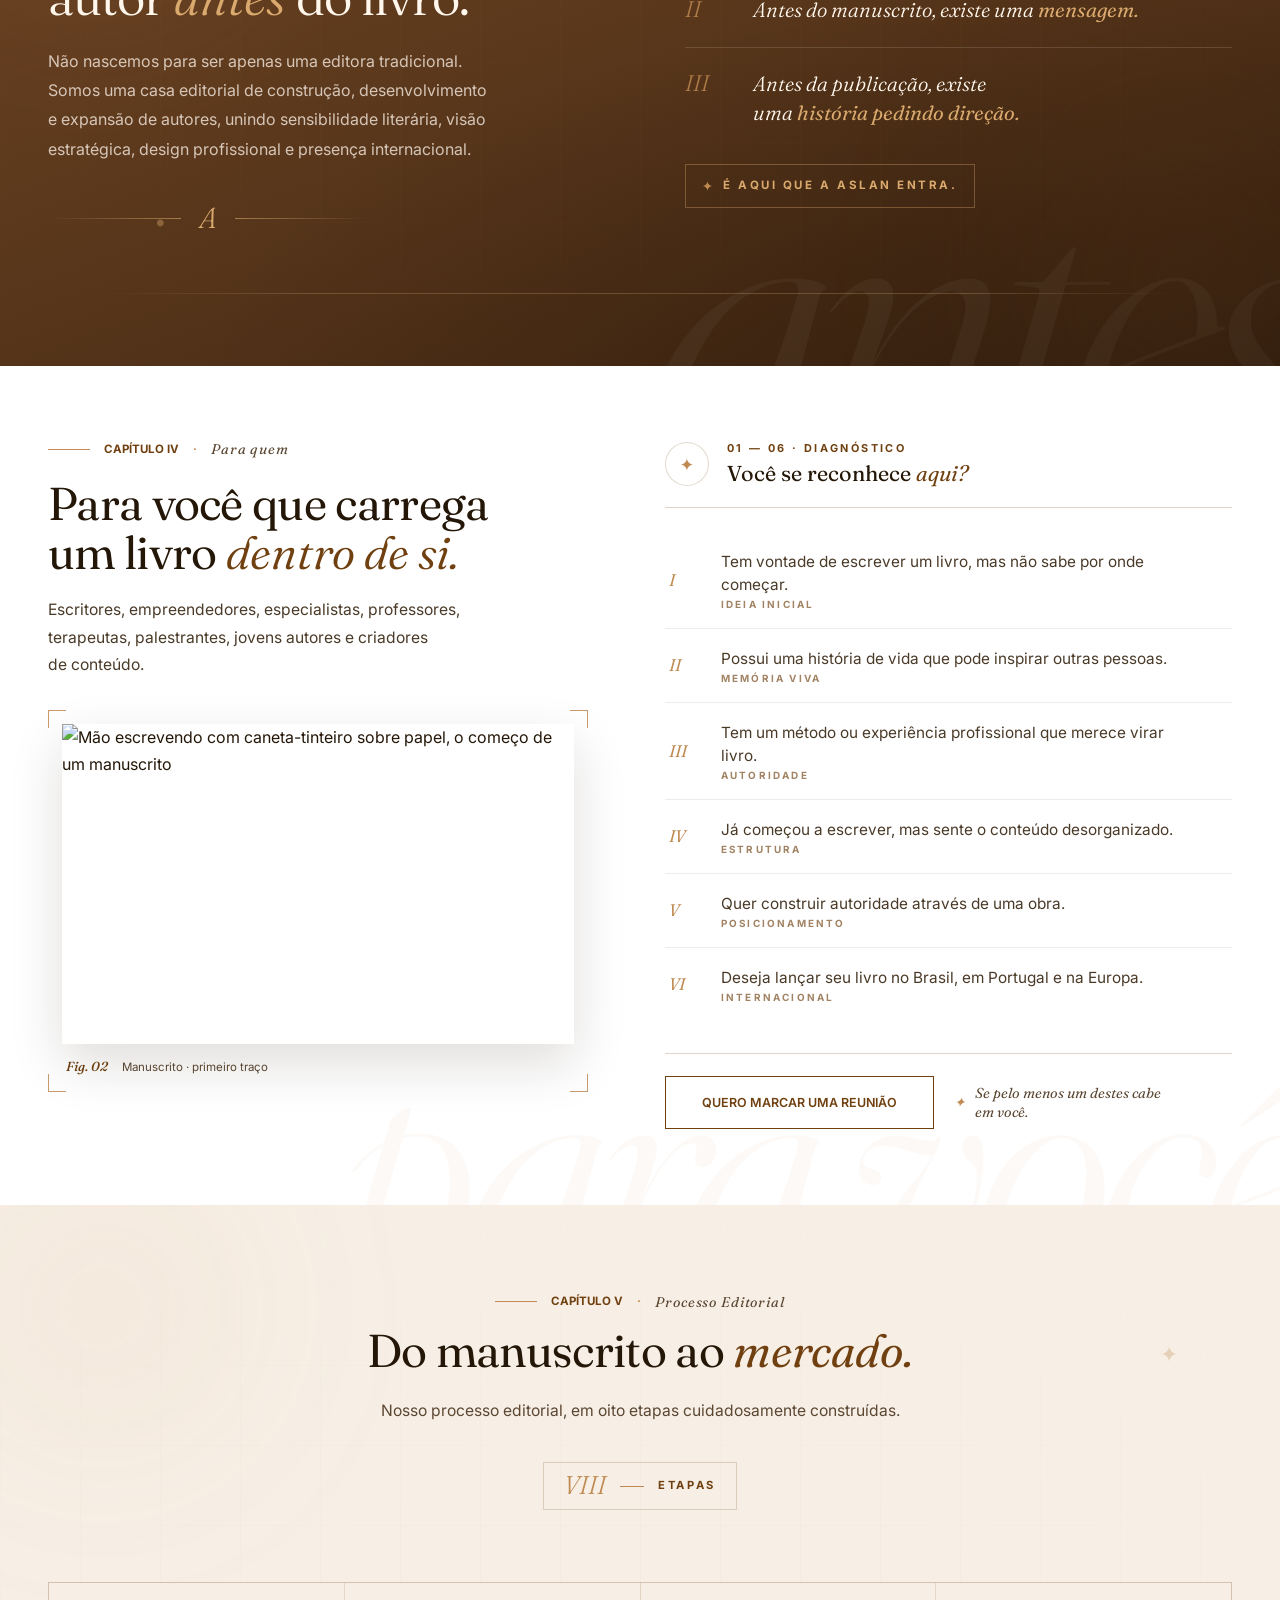
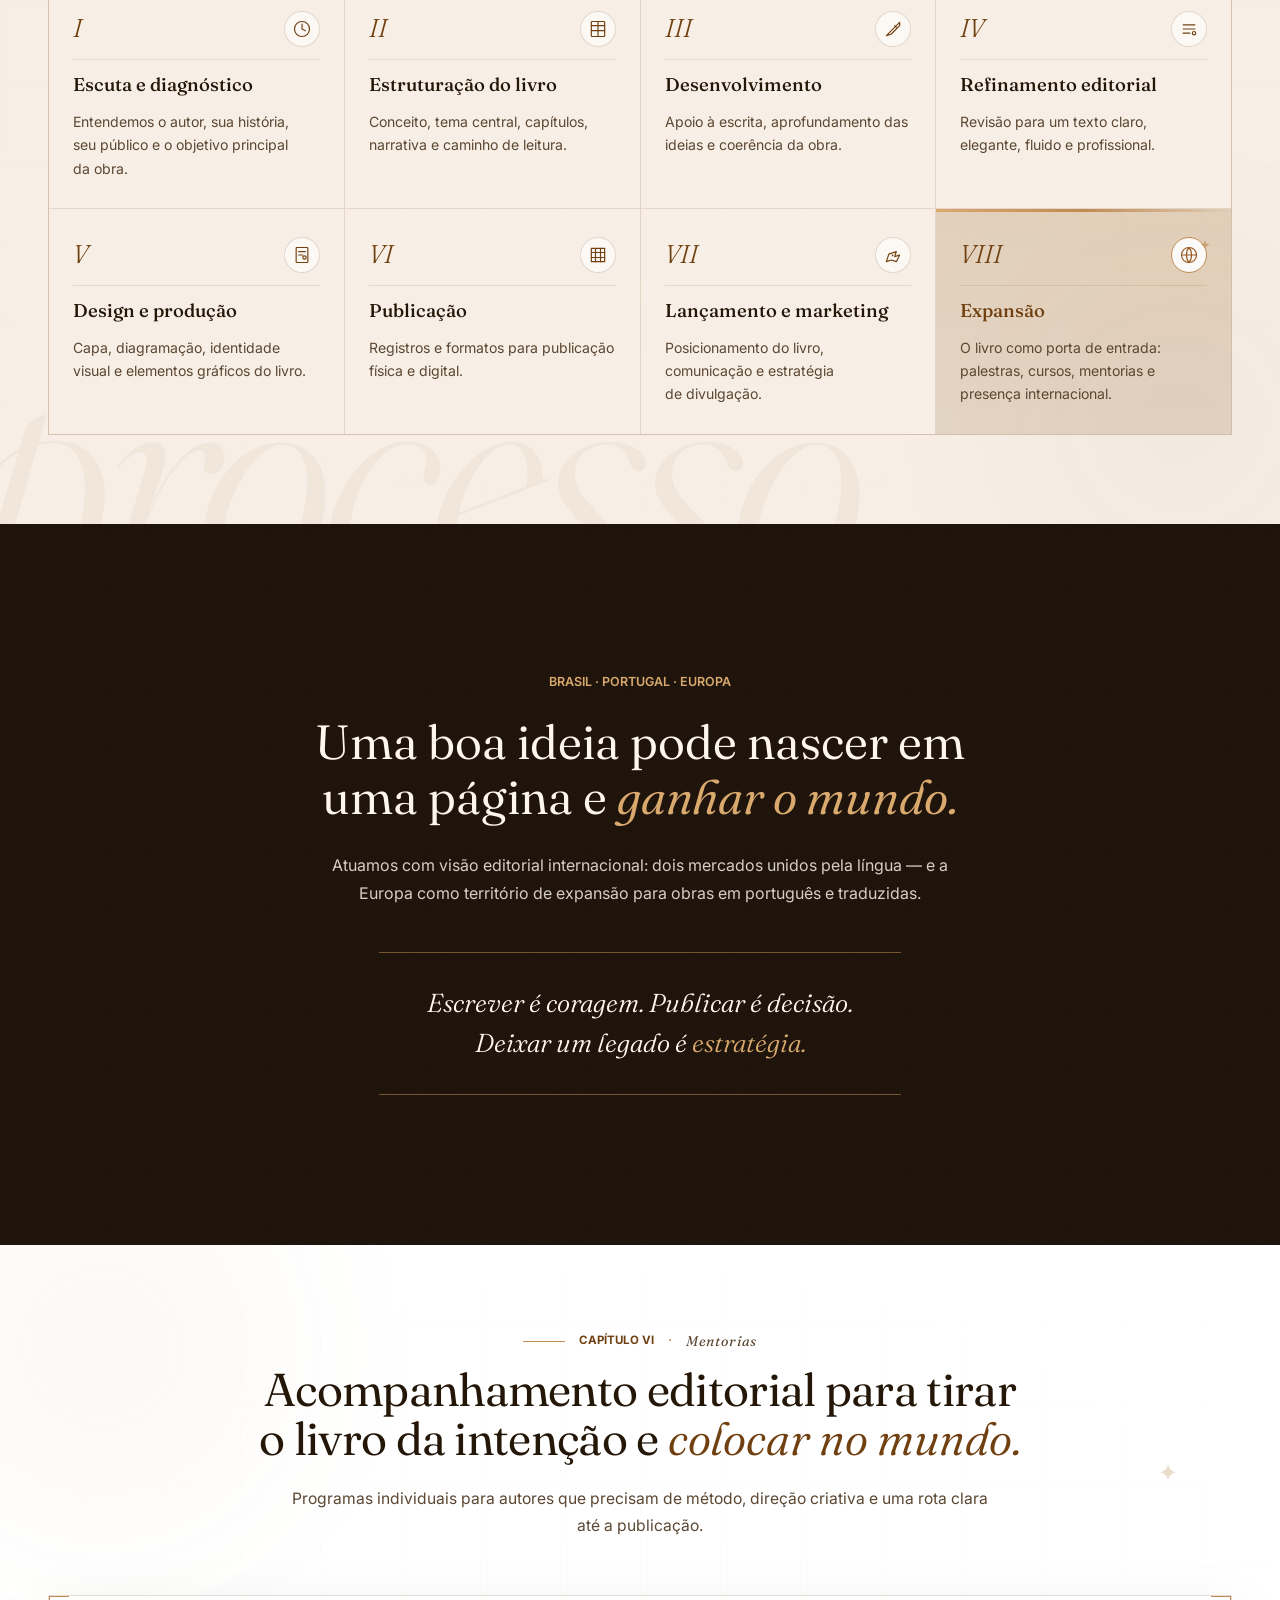
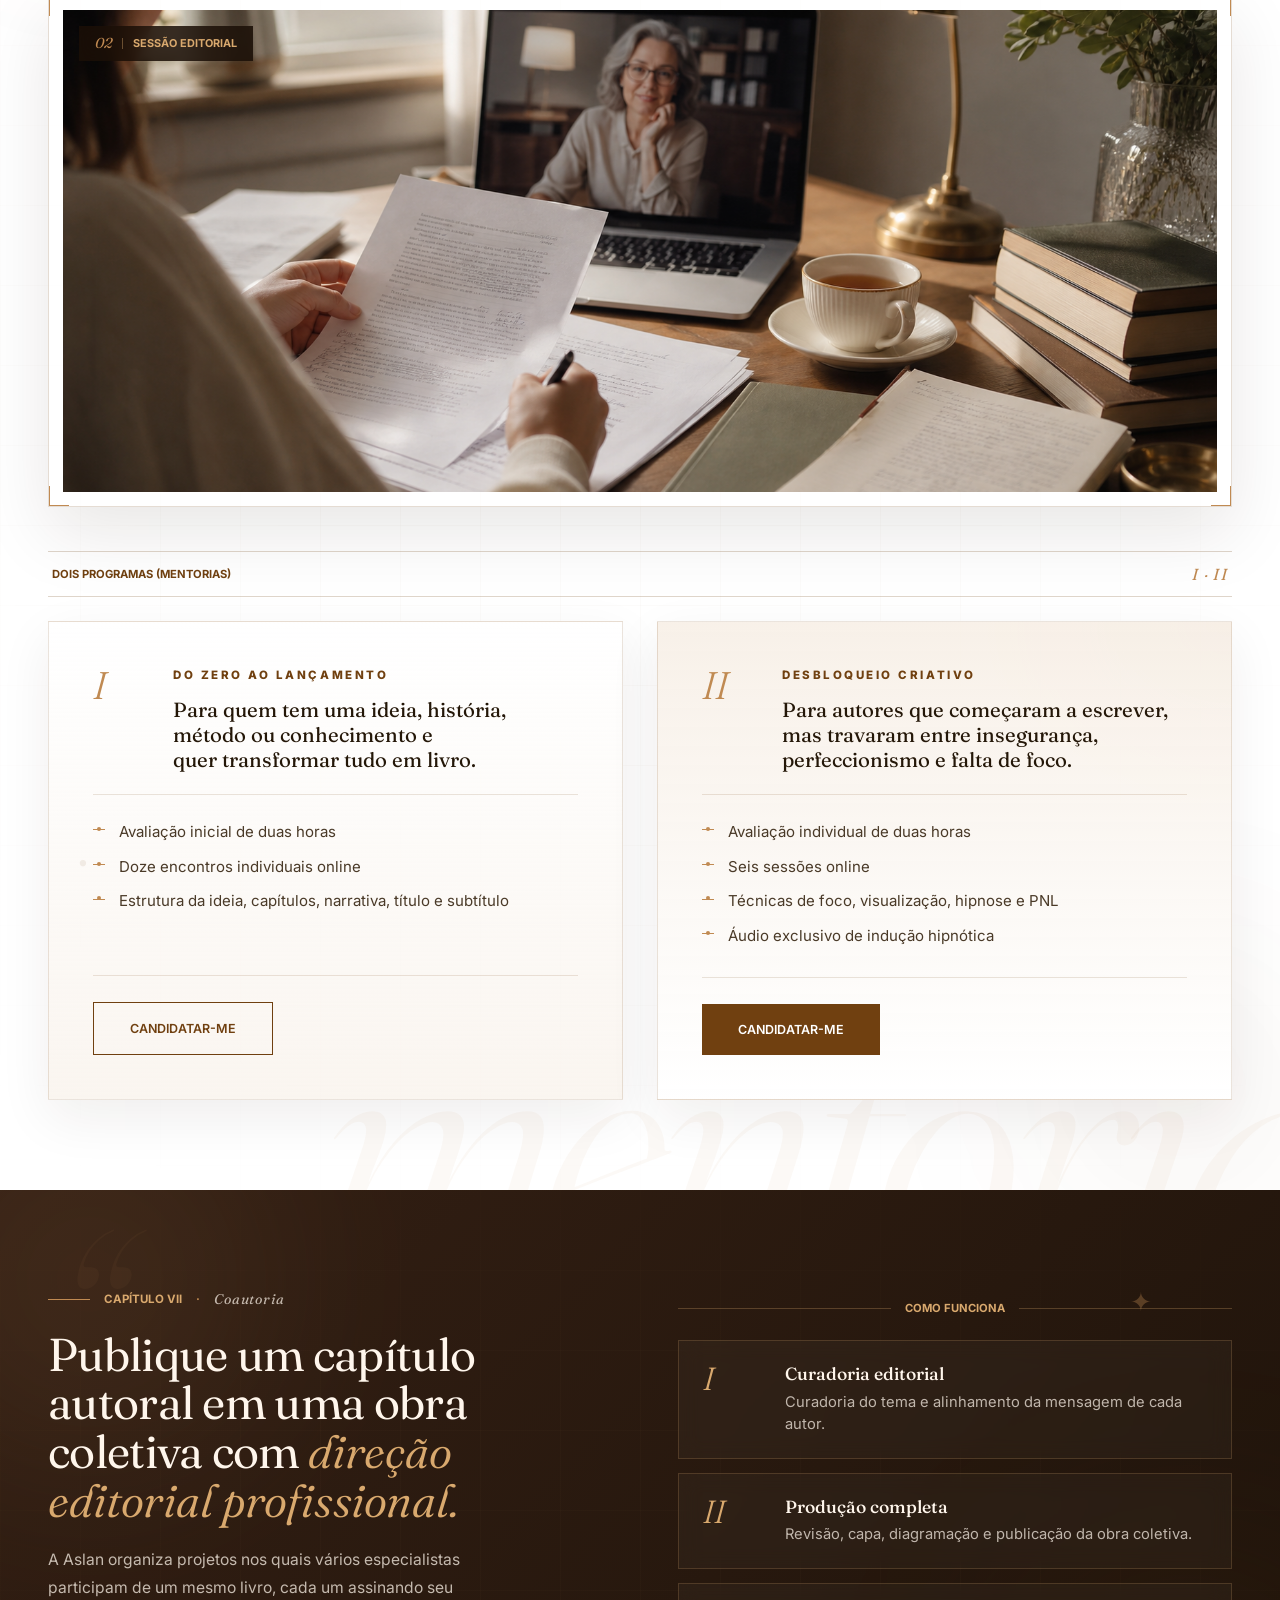
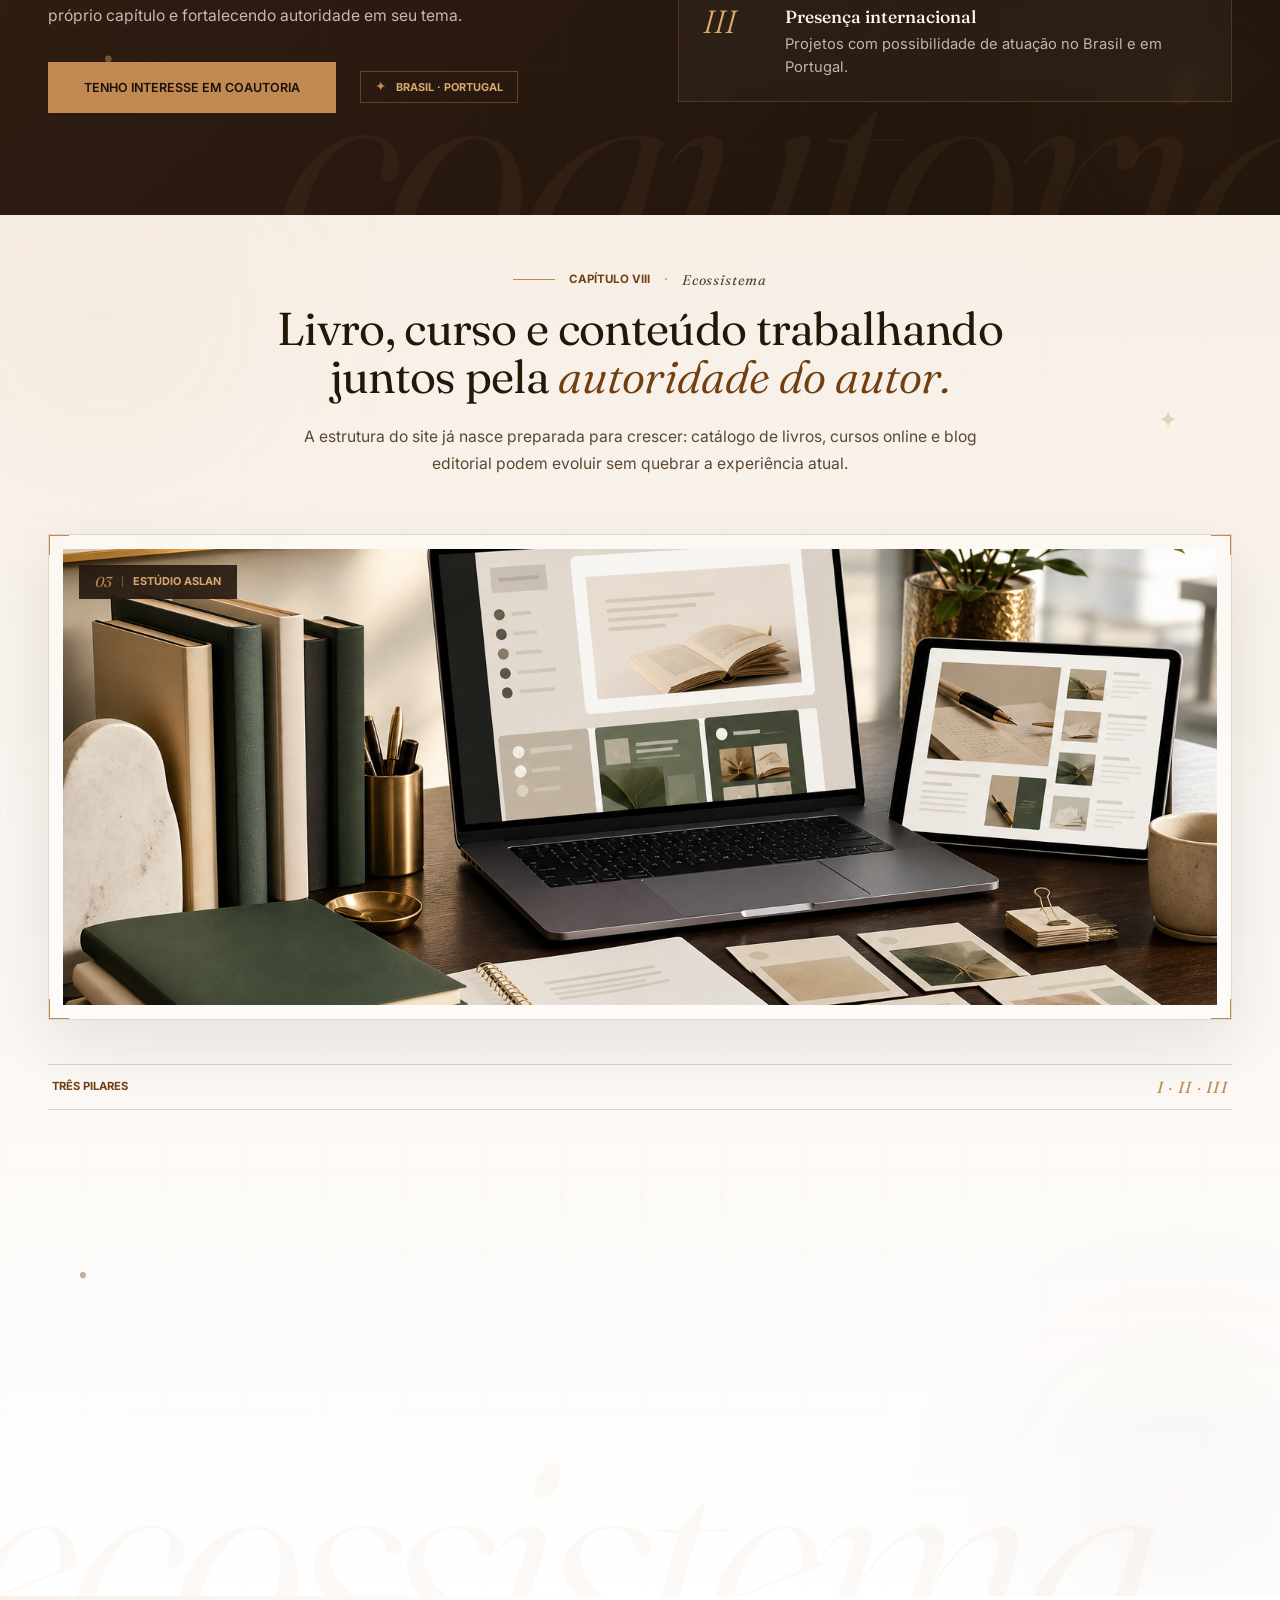
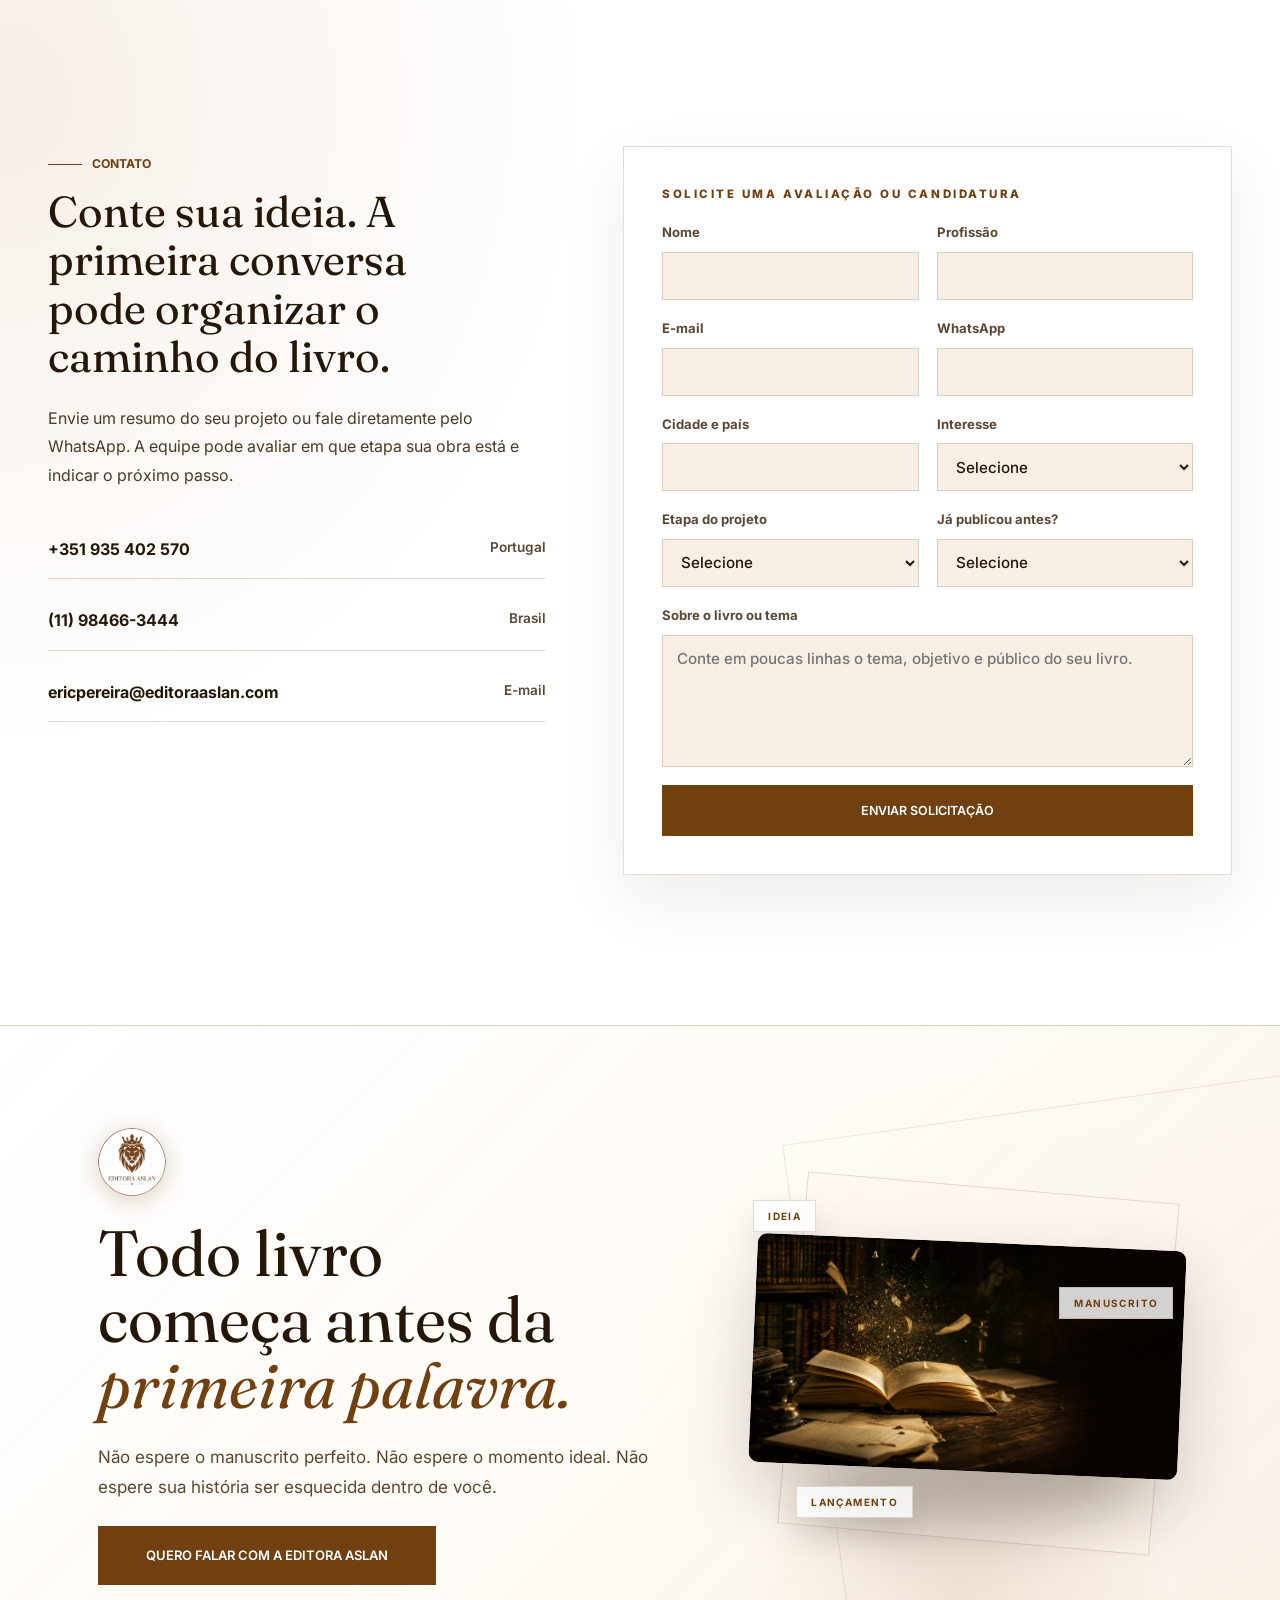
==== commit aeacb265: "Add FormSubmit handling for contact forms" ====
--- a/index.html
+++ b/index.html
@@ -28,14 +28,14 @@
         <img class="brand__logo" src="./uploads/logos/ASLAN_Logo_V2_W.png" alt="Editora Aslan" width="220" height="55">
       </a>
       <nav class="nav" id="nav" aria-label="Navegação principal">
-        <a class="nav__item nav__item--active" href="/" aria-current="page">Editora Aslan</a>
-        <a class="nav__item" href="/publique-o-seu-livro">Publique o seu livro</a>
-        <a class="nav__item" href="/mentorias">Mentorias</a>
-        <a class="nav__item" href="/coautoria">Coautoria</a>
-        <a class="nav__item" href="/loja">Loja Virtual</a>
-        <a class="nav__item" href="/cursos">Cursos Online</a>
-        <a class="nav__item" href="/blog">Blog</a>
-        <a class="nav__cta" href="/contato">Contato</a>
+        <a class="nav__item nav__item--active" href="./index.html" aria-current="page">Editora Aslan</a>
+        <a class="nav__item" href="./publique-o-seu-livro.html">Publique o seu livro</a>
+        <a class="nav__item" href="./mentorias.html">Mentorias</a>
+        <a class="nav__item" href="./coautoria.html">Coautoria</a>
+        <a class="nav__item" href="./loja.html">Loja Virtual</a>
+        <a class="nav__item" href="./cursos.html">Cursos Online</a>
+        <a class="nav__item" href="./blog.html">Blog</a>
+        <a class="nav__cta" href="./contato.html">Contato</a>
       </nav>
       <button class="nav-toggle" id="nav-toggle" aria-expanded="false" aria-controls="nav" aria-label="Abrir menu">
         <span class="nav-toggle__bar"></span>
@@ -846,7 +846,7 @@
               <li>Estrutura da ideia, capítulos, narrativa, título e subtítulo</li>
             </ul>
             <div class="program-card__footer">
-              <a class="button button--outline" href="/mentorias#candidatura">Candidatar-me</a>
+              <a class="button button--outline" href="./mentorias.html#candidatura">Candidatar-me</a>
             </div>
           </article>
 
@@ -865,7 +865,7 @@
               <li>Áudio exclusivo de indução hipnótica</li>
             </ul>
             <div class="program-card__footer">
-              <a class="button button--bronze" href="/mentorias#candidatura">Candidatar-me</a>
+              <a class="button button--bronze" href="./mentorias.html#candidatura">Candidatar-me</a>
             </div>
           </article>
         </div>
@@ -1032,7 +1032,7 @@
             <a class="contact__channel" href="mailto:ericpereira@editoraaslan.com">ericpereira@editoraaslan.com <span>E-mail</span></a>
           </div>
         </div>
-        <form class="contact__form reveal reveal--late" action="mailto:ericpereira@editoraaslan.com" method="post" enctype="text/plain">
+        <form class="contact__form reveal reveal--late" method="post" data-mailto-form data-mailto-to="ericpereira@editoraaslan.com" data-mailto-subject="Solicitacao pelo site - Editora Aslan">
           <p class="contact__form-title">Solicite uma avaliação ou candidatura</p>
           <label class="field">
             <span>Nome</span>
@@ -1144,6 +1144,7 @@
     </div>
   </footer>
 
+  <script src="./assets/forms.js?v=20260724-3"></script>
   <script src="https://cdn.jsdelivr.net/npm/gsap@3.12.5/dist/gsap.min.js"></script>
   <script src="https://cdn.jsdelivr.net/npm/gsap@3.12.5/dist/ScrollTrigger.min.js"></script>
   <script src="https://unpkg.com/lenis@1.1.20/dist/lenis.min.js"></script>
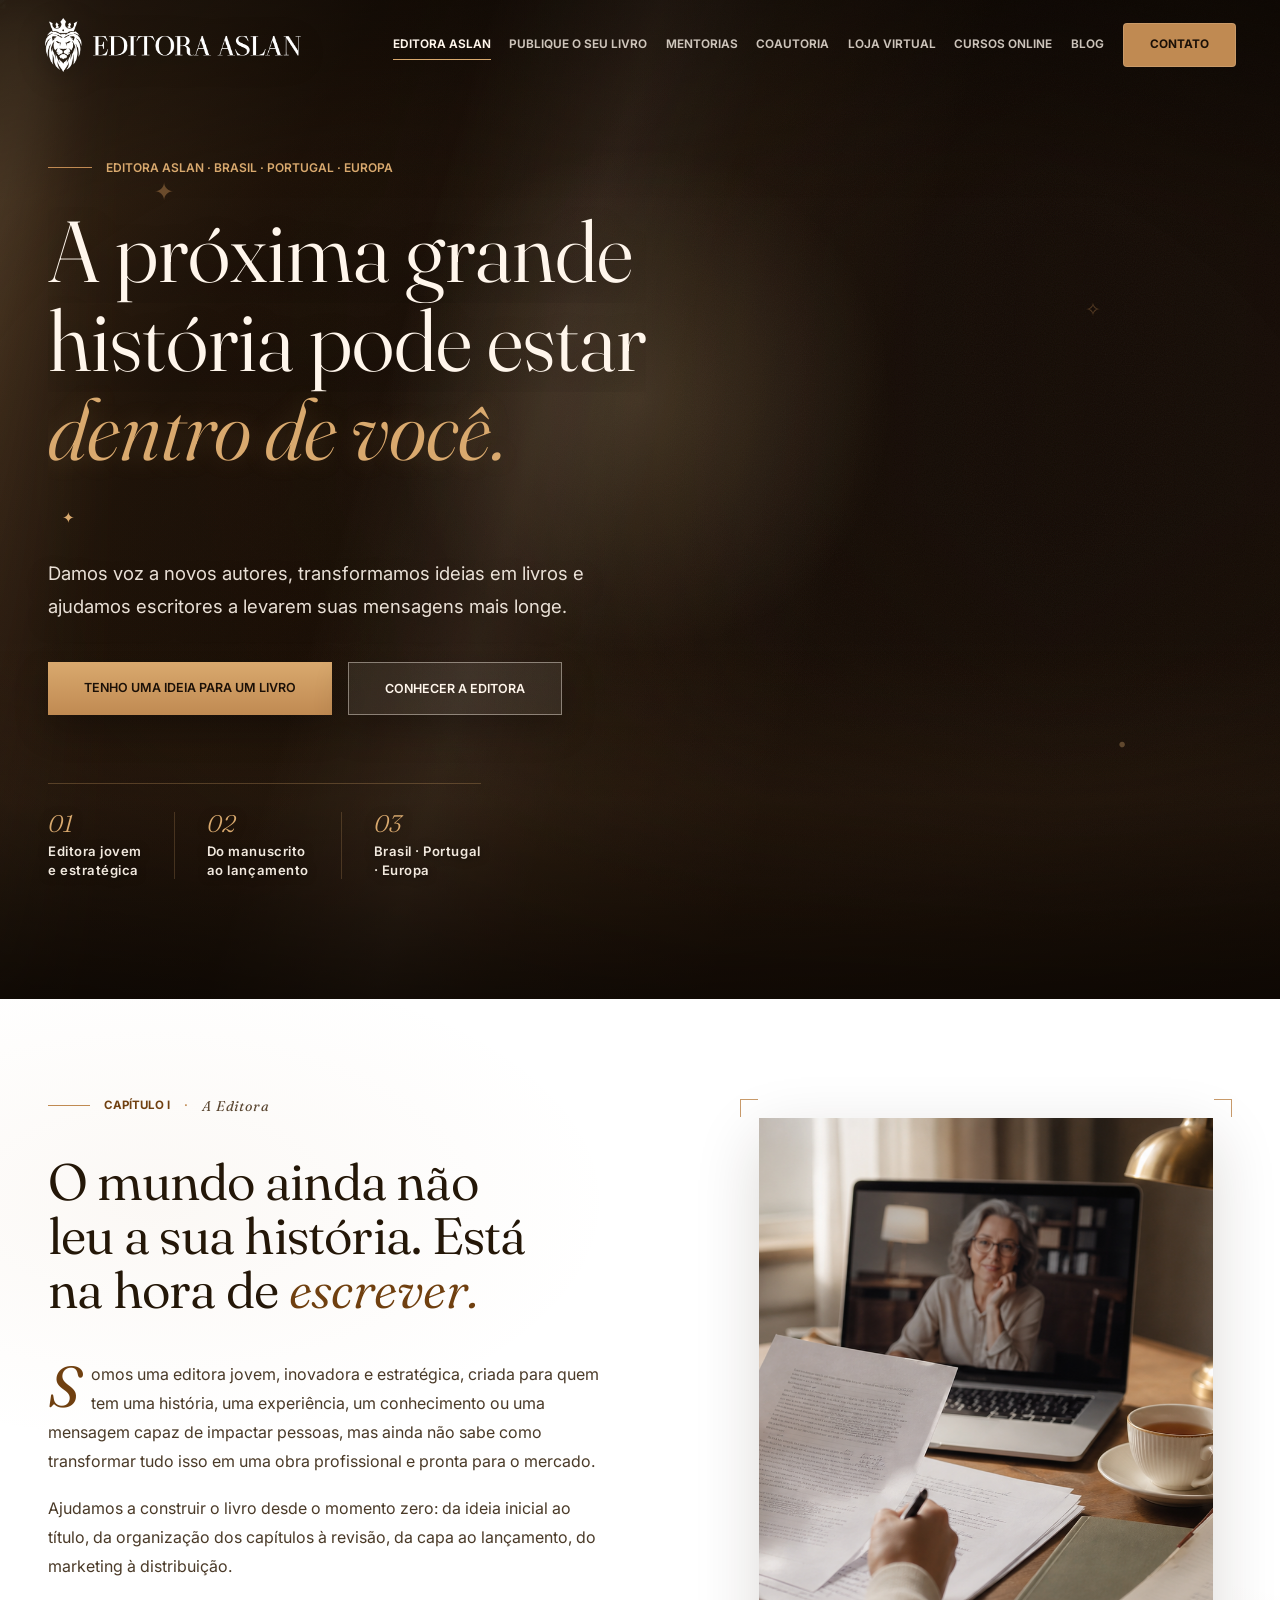
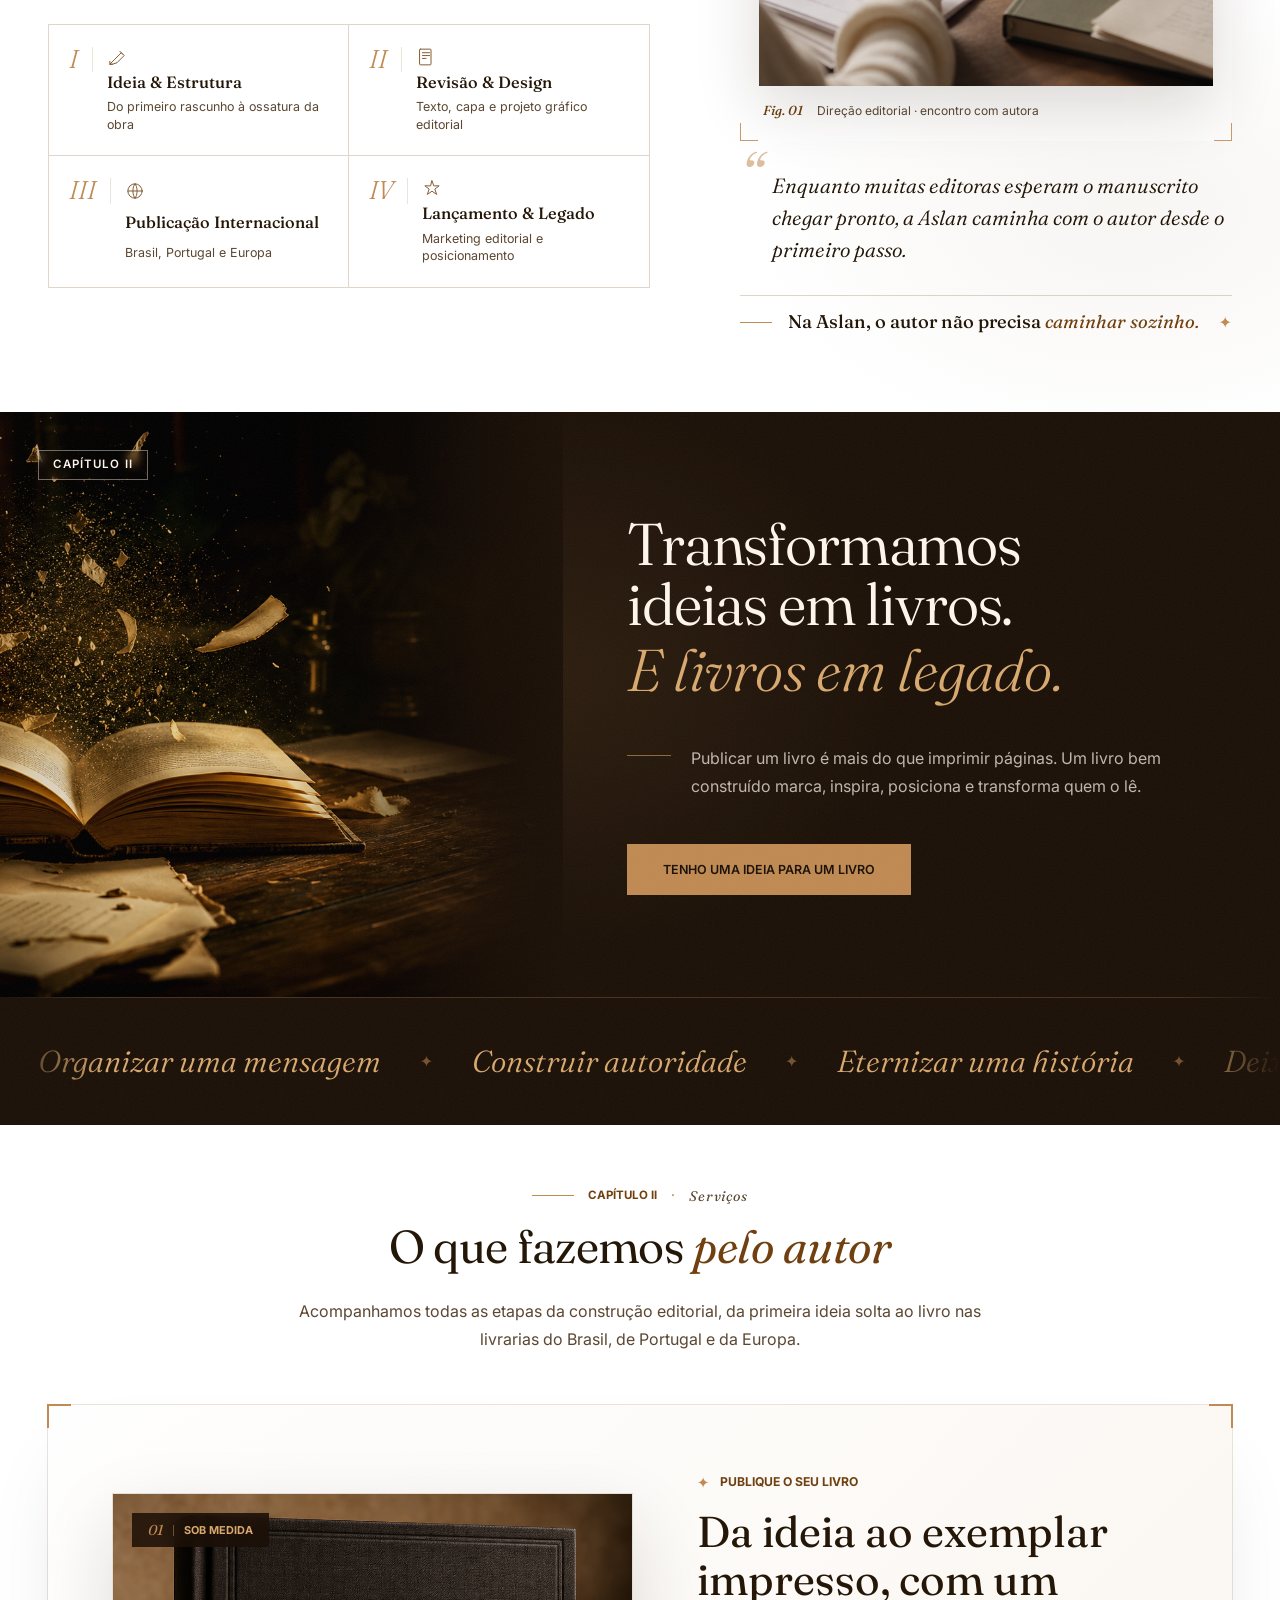
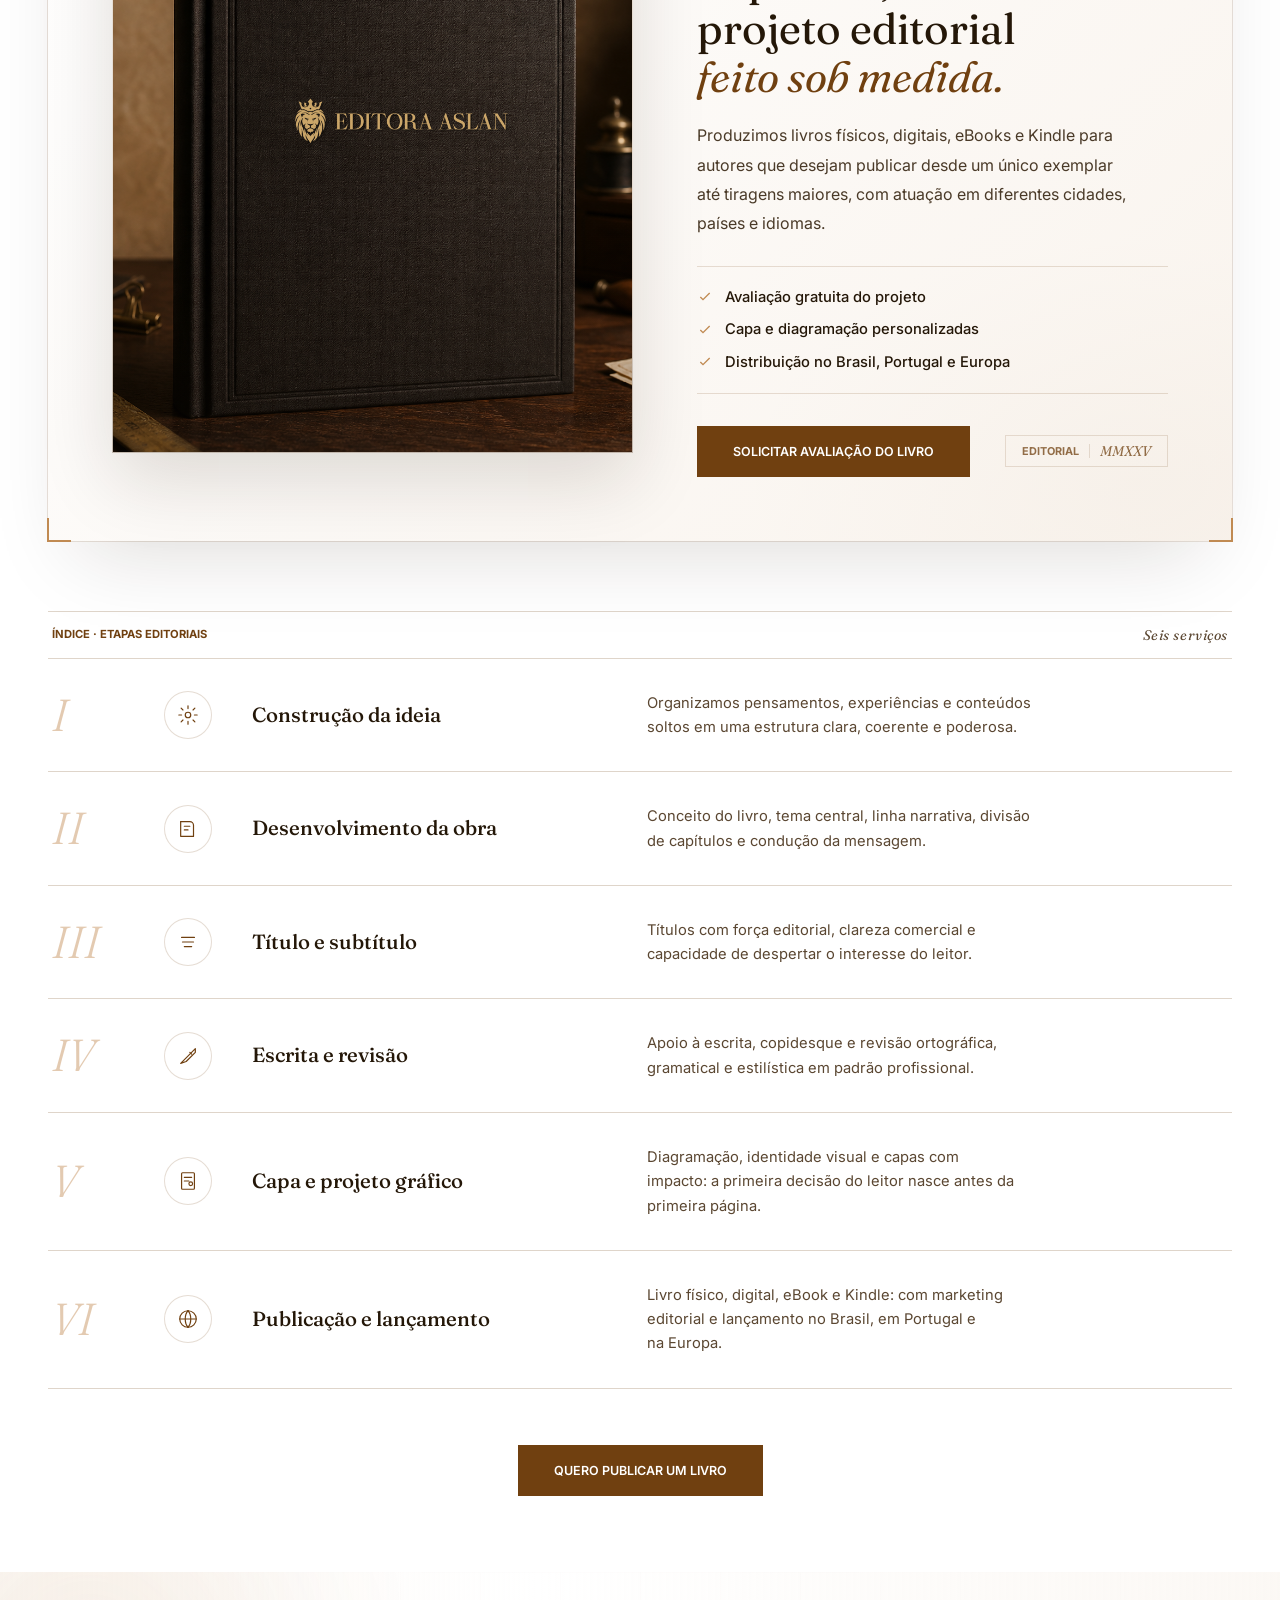
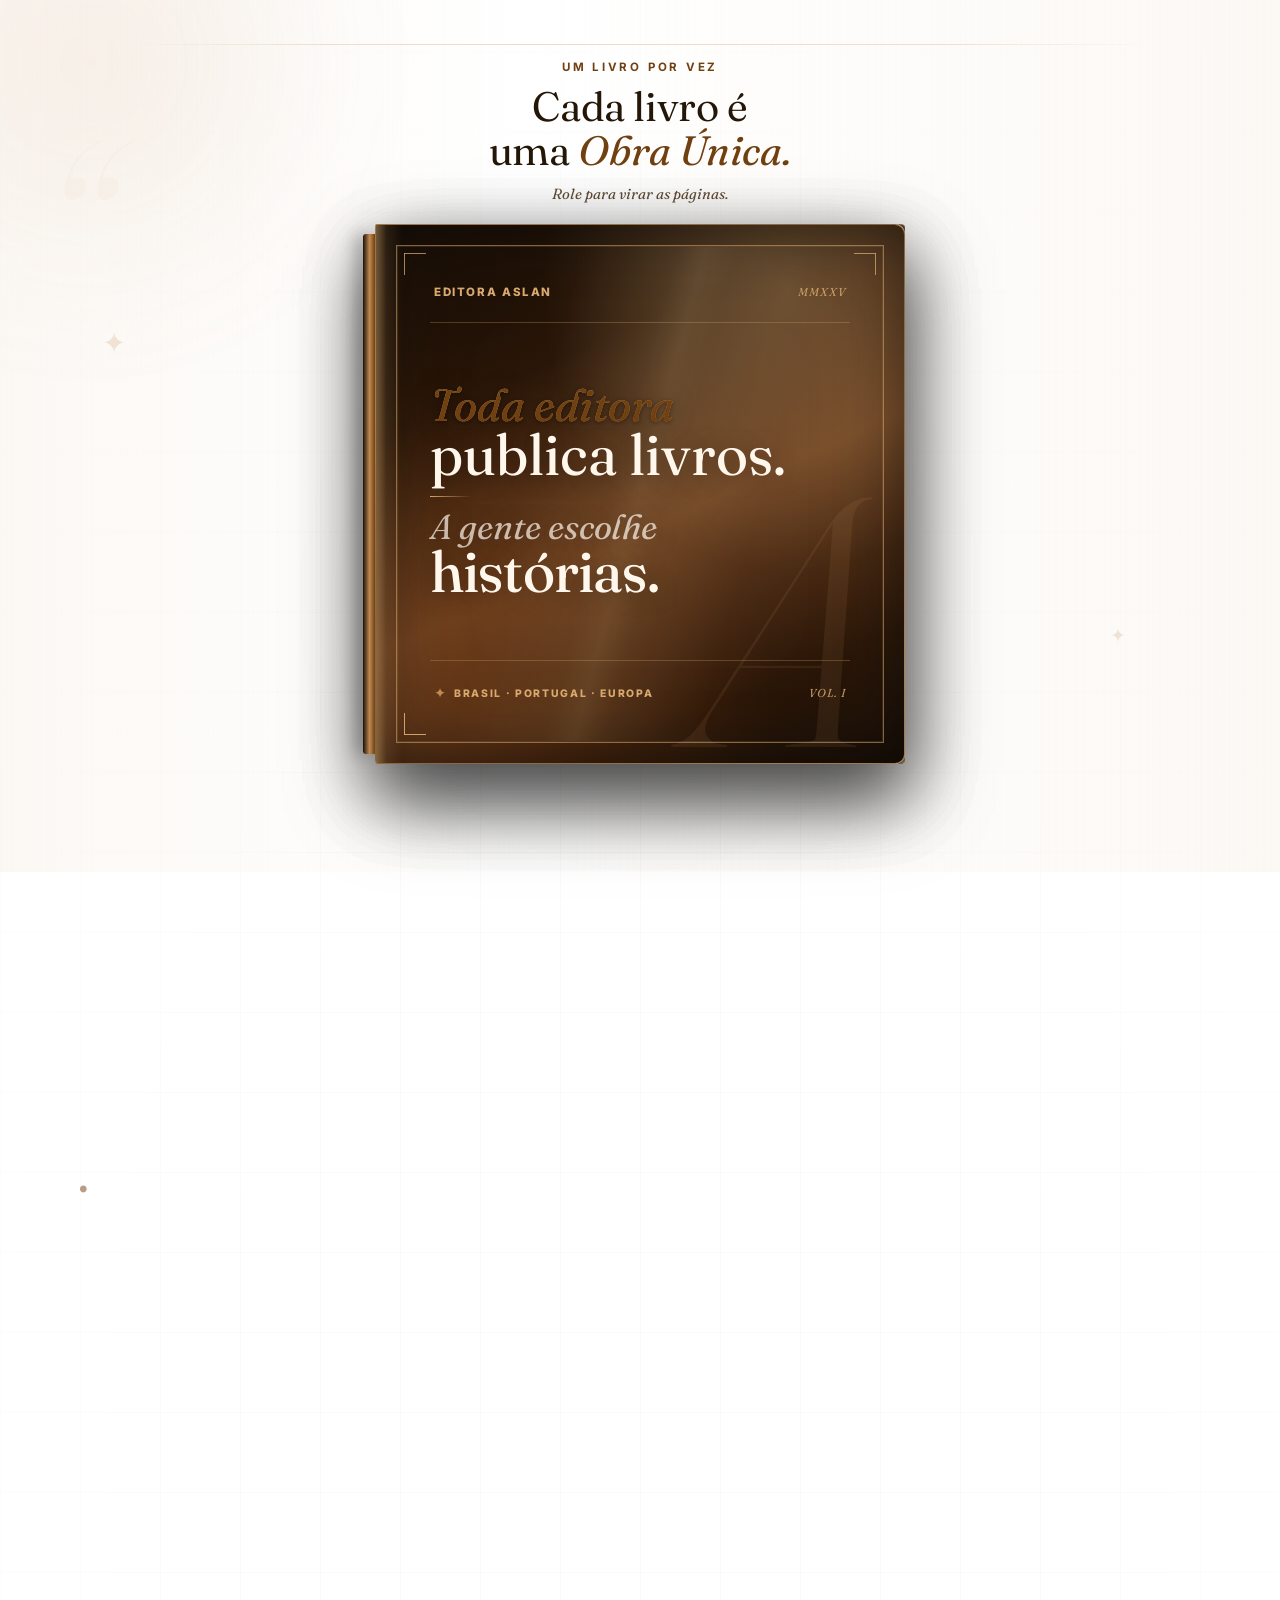
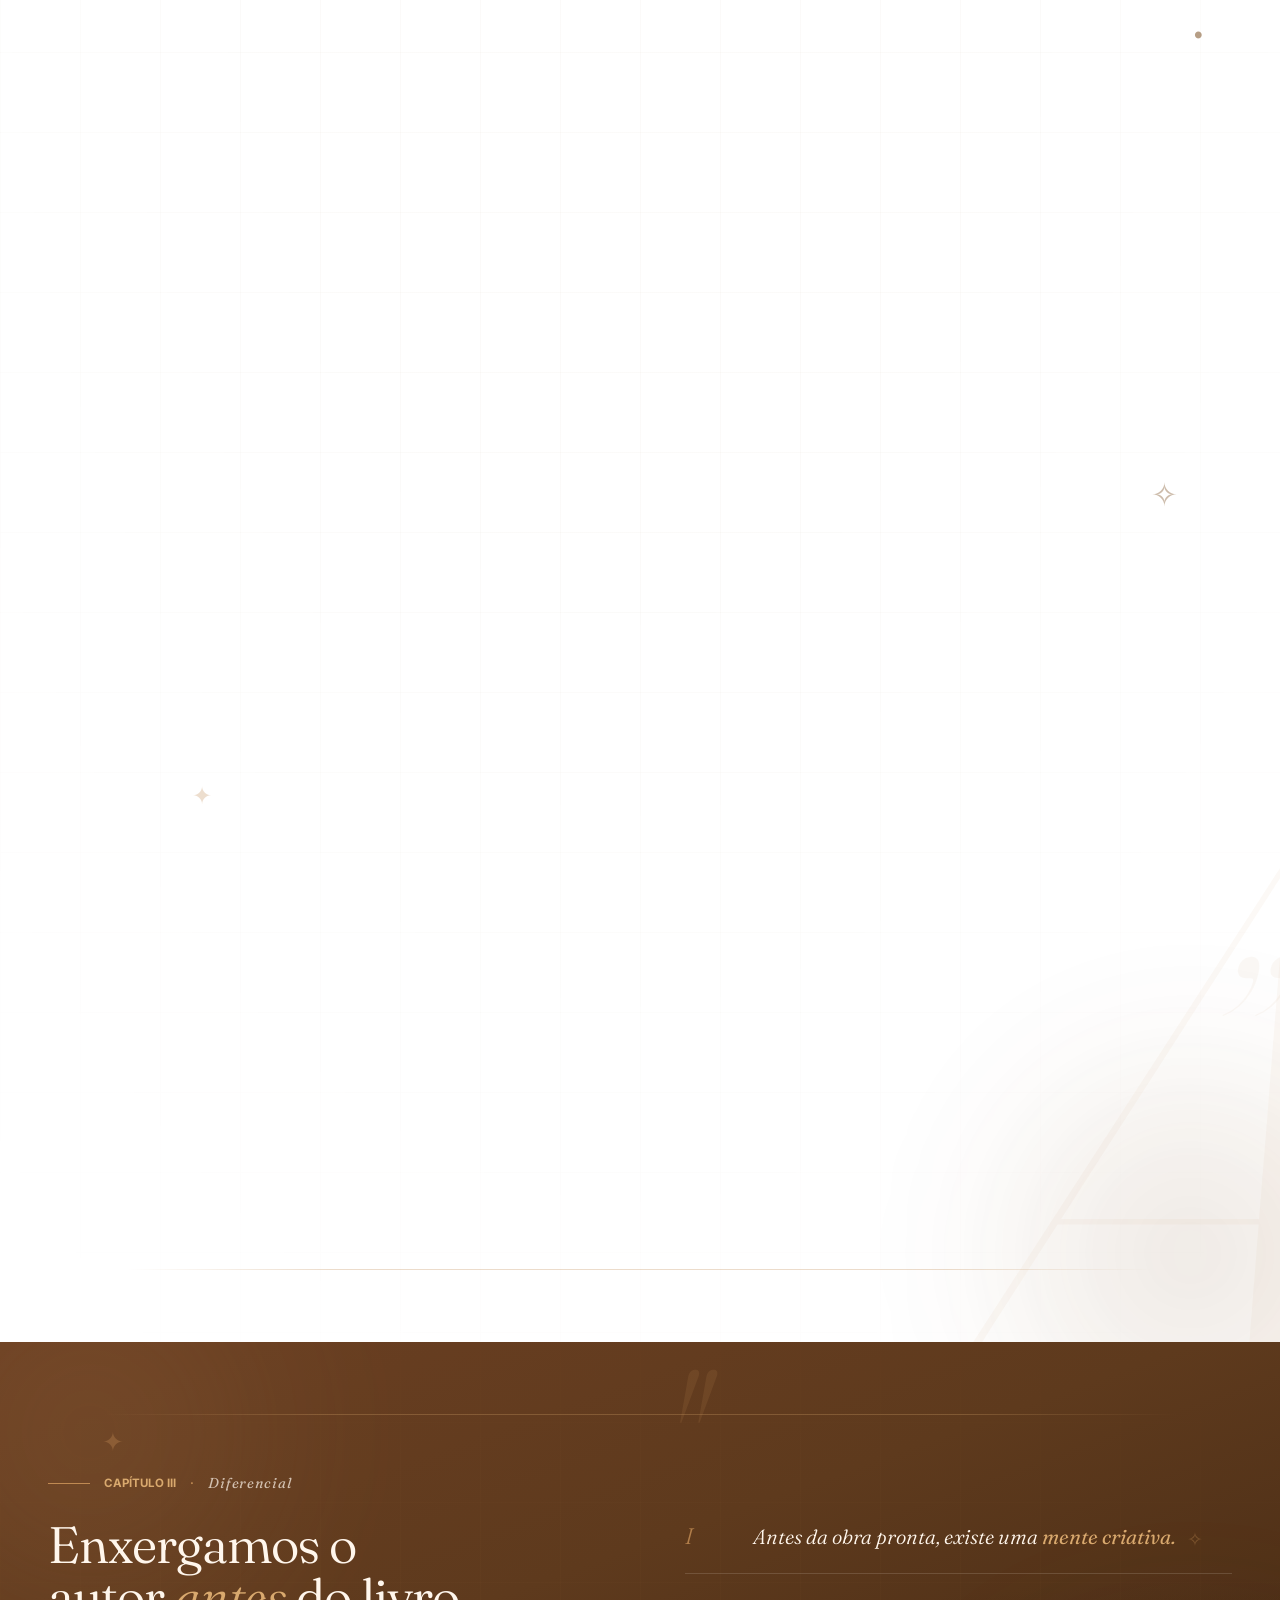
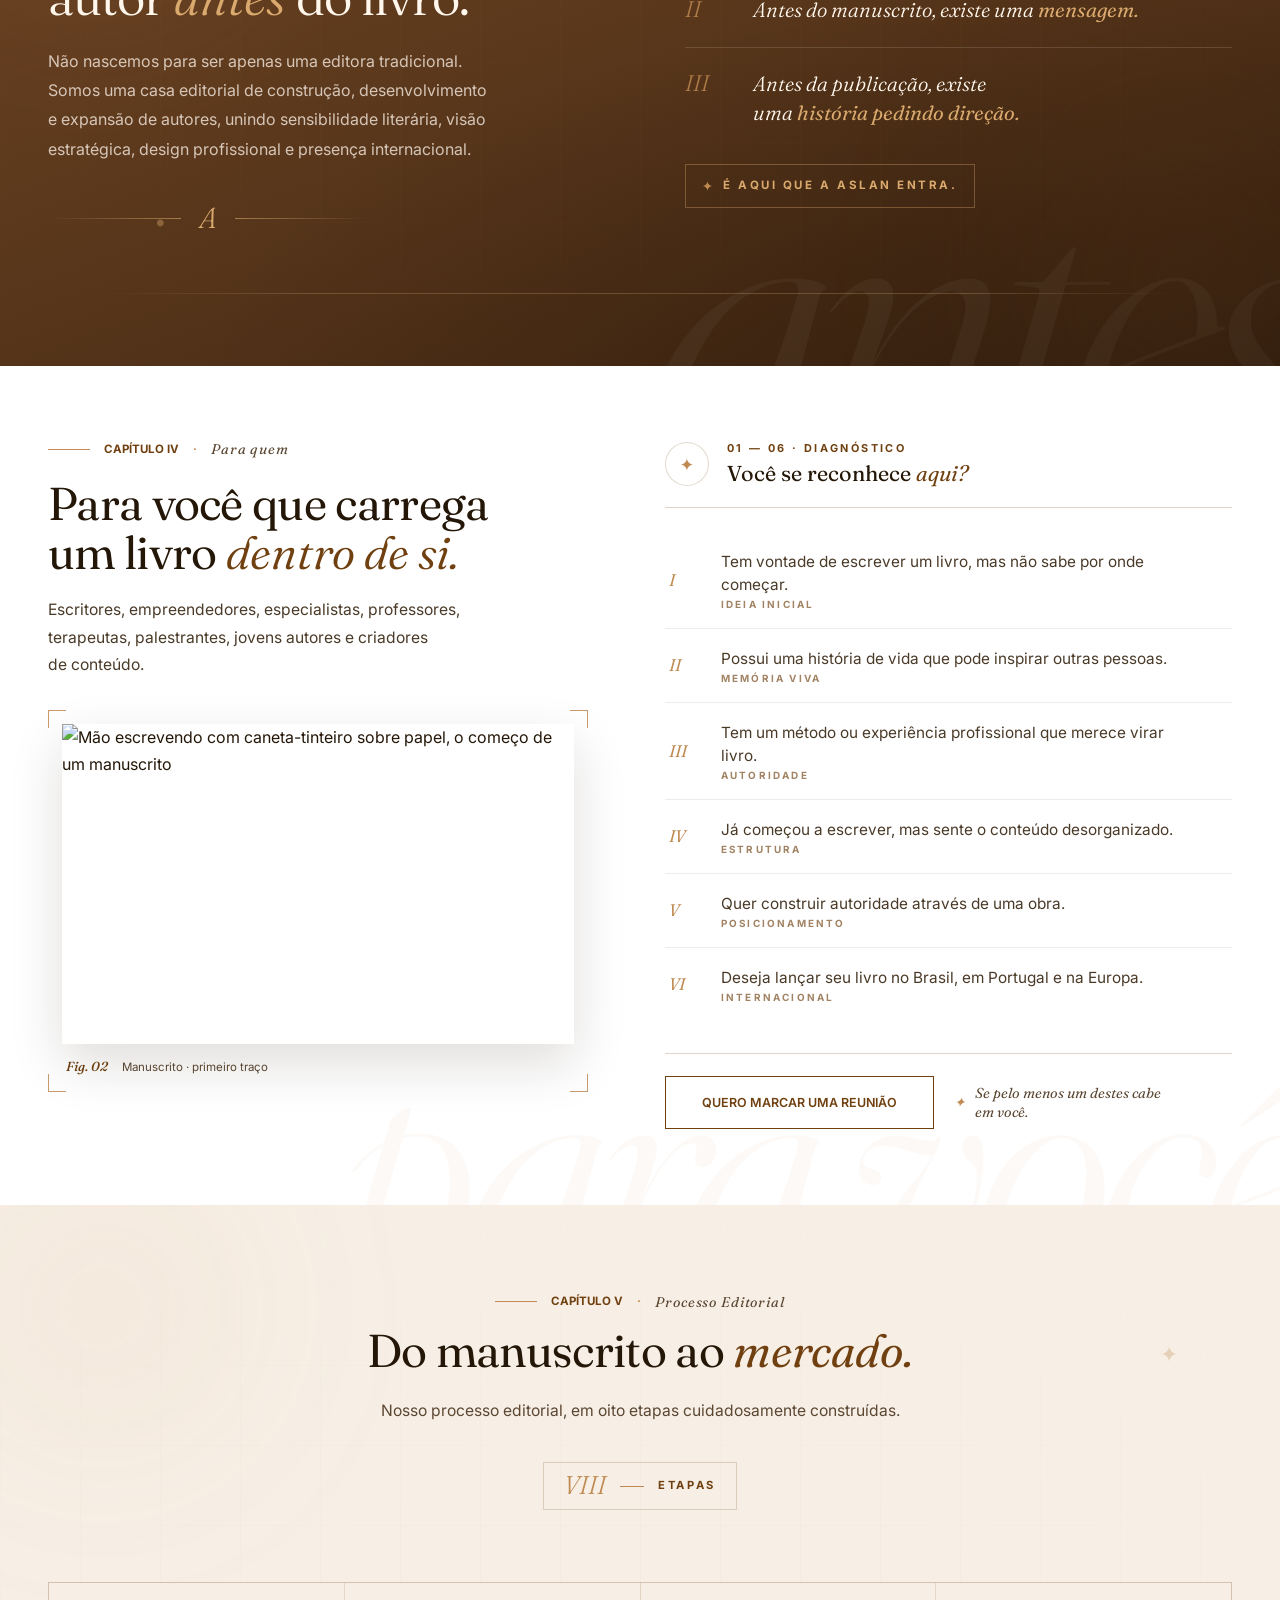
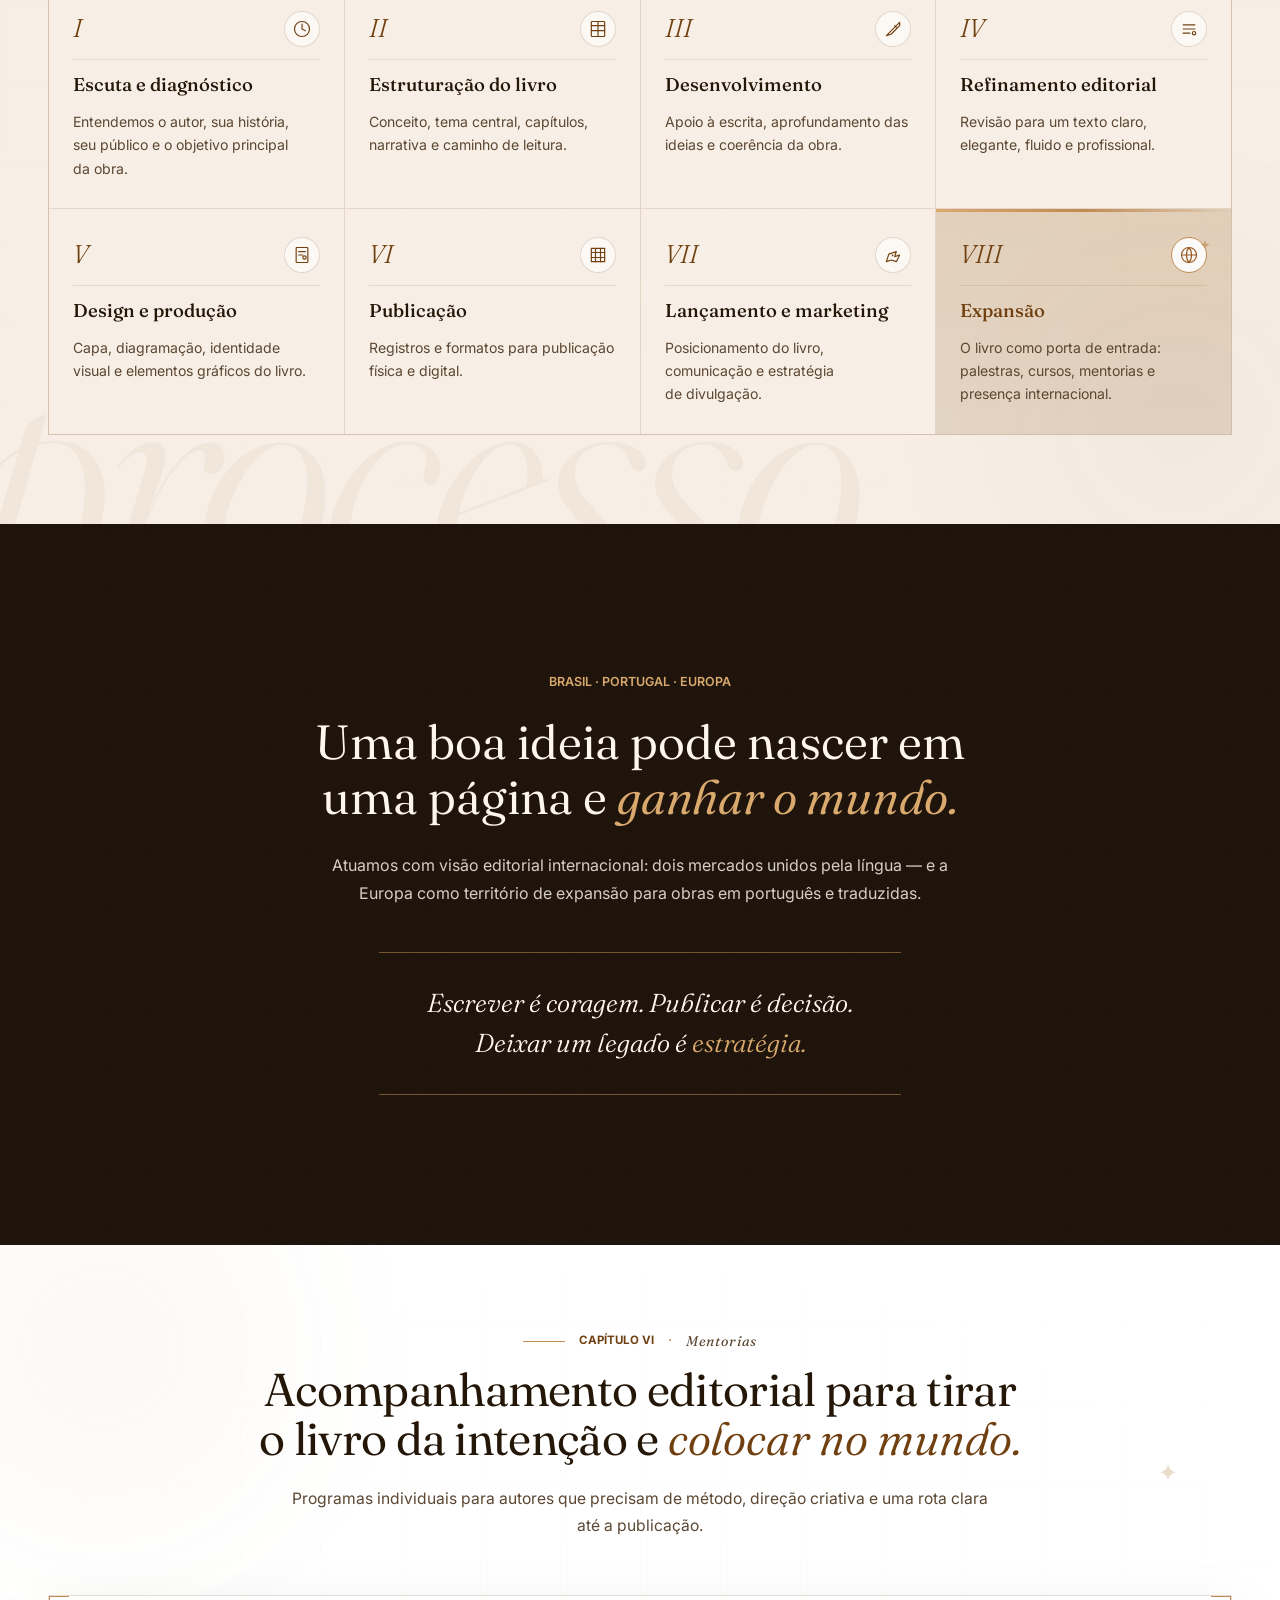
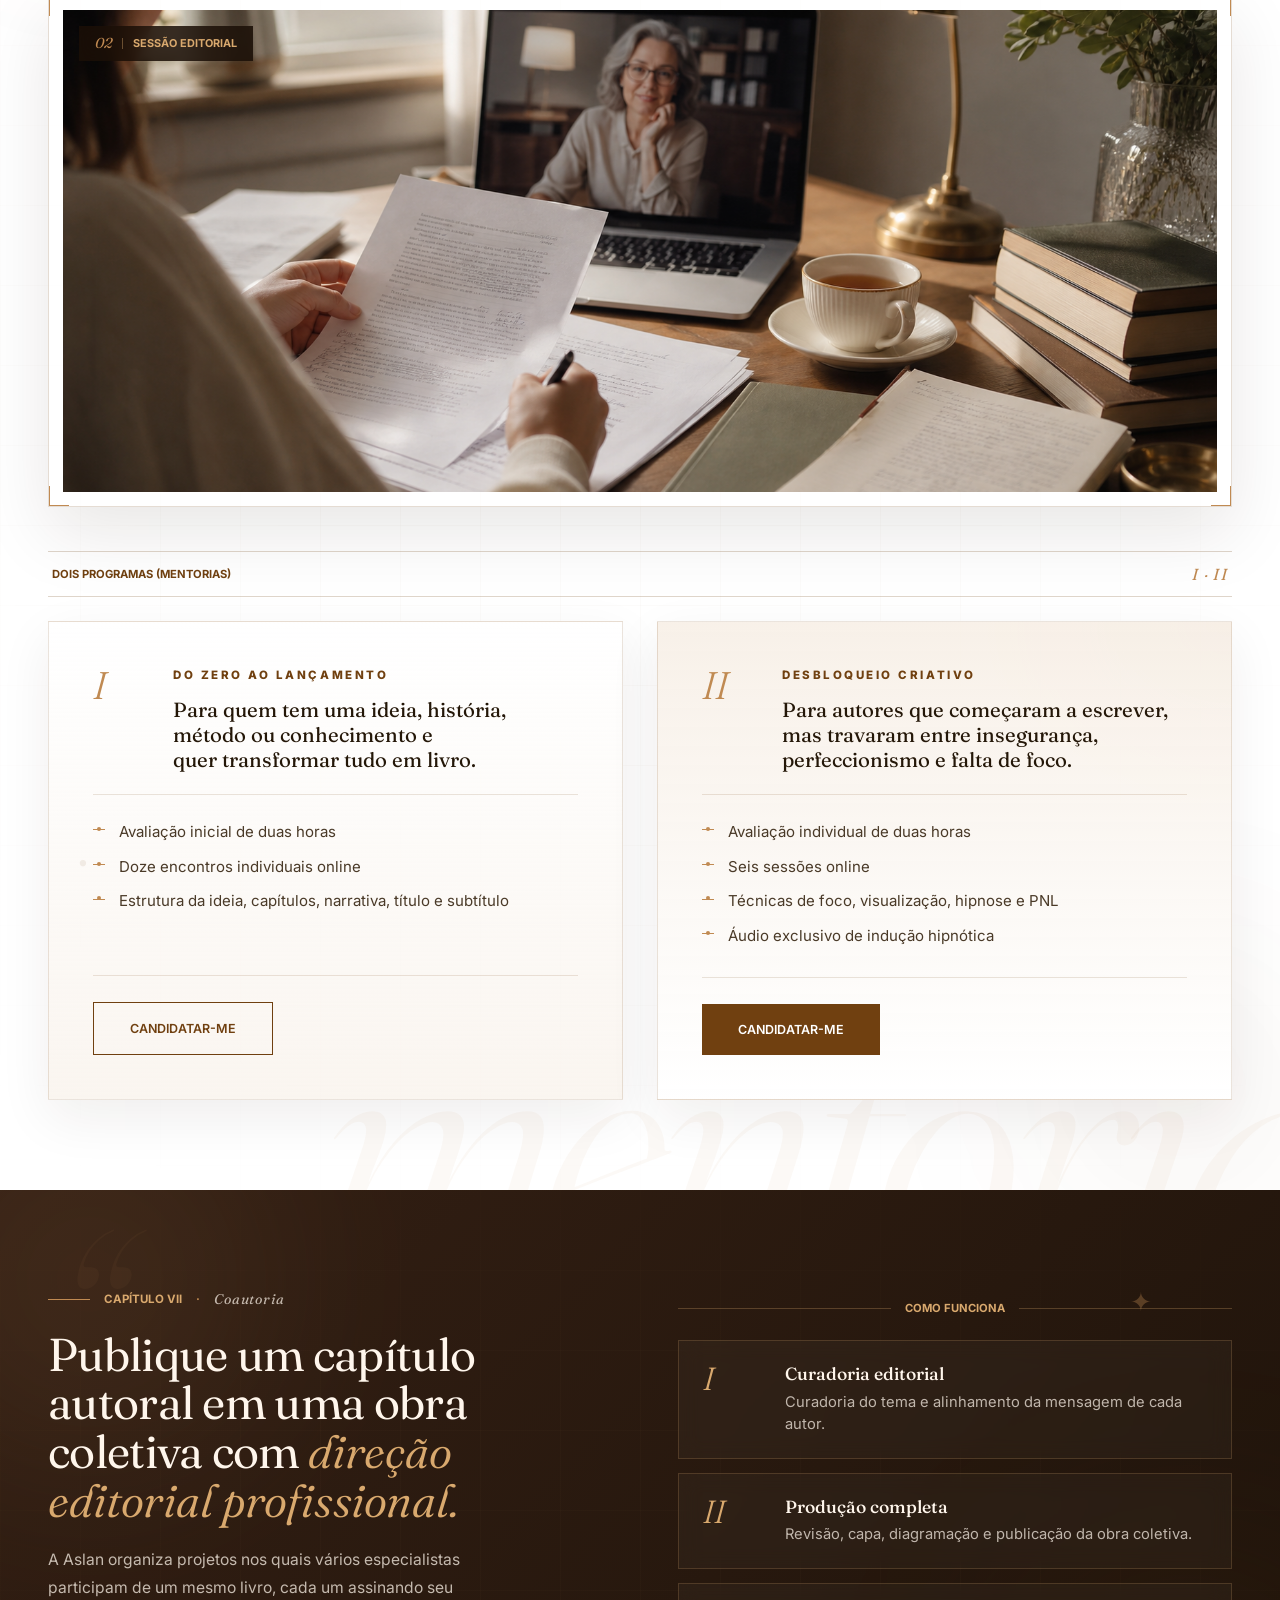
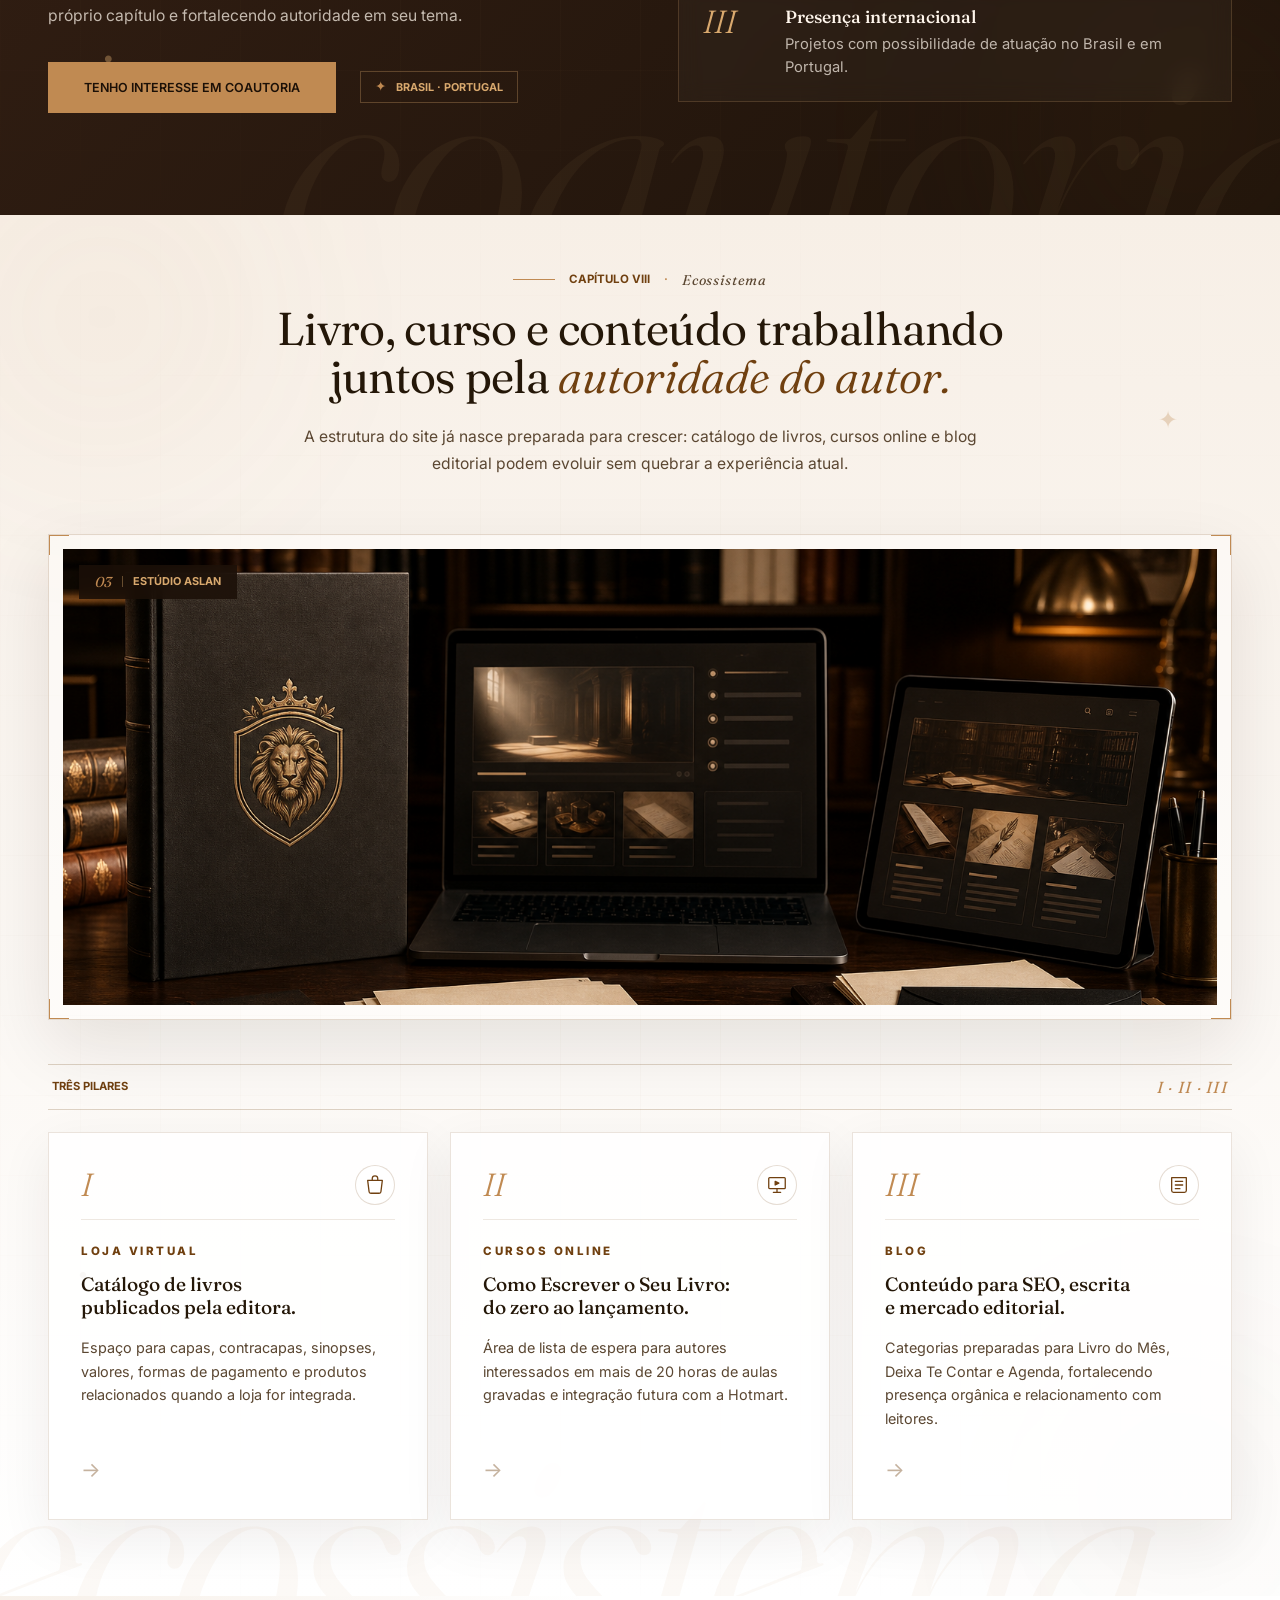
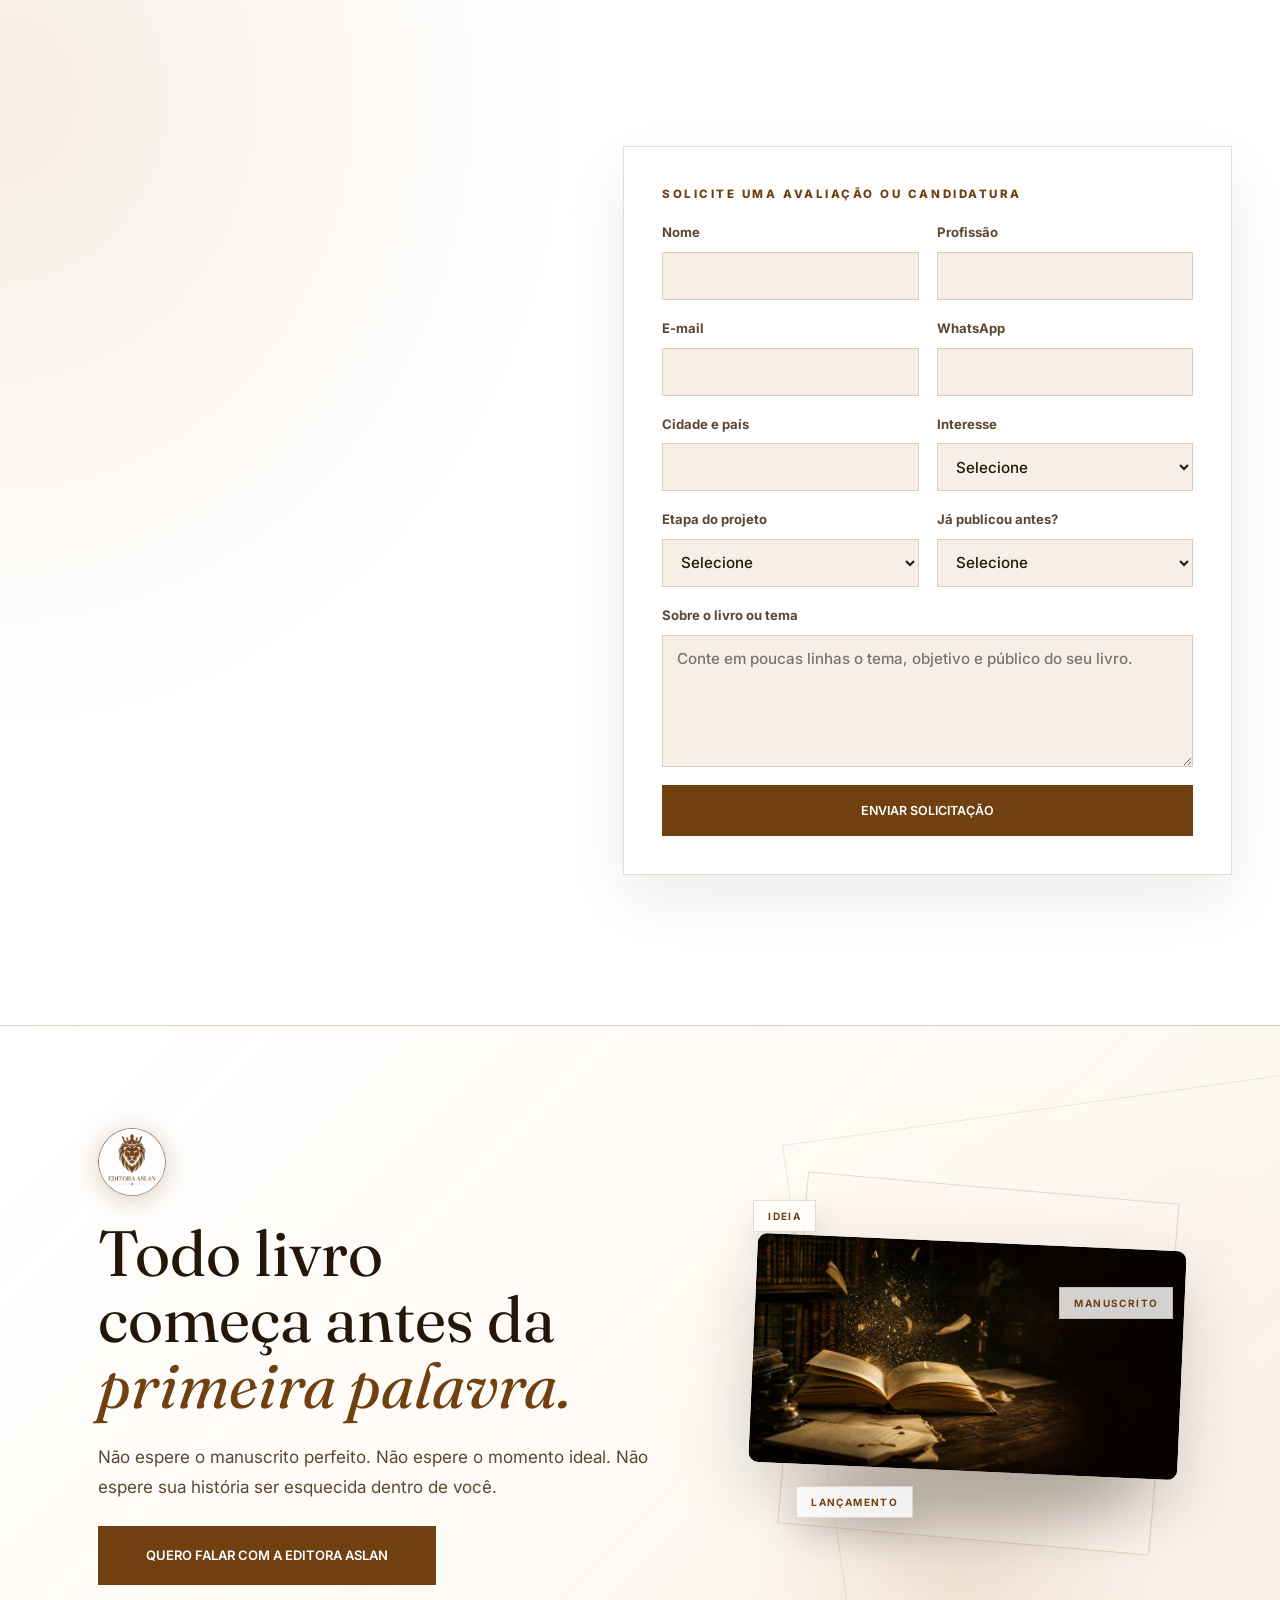
==== commit 1f55879d: "Atualiza imagens editoriais do site" ====
--- a/index.html
+++ b/index.html
@@ -266,7 +266,7 @@
               <span class="publish-showcase__badge-num">01</span>
               <span class="publish-showcase__badge-label">Sob medida</span>
             </span>
-            <img class="publish-showcase__image" src="./uploads/aslan-publish-tailored-book.png" alt="Livro de capa dura com projeto editorial sob medida da Editora Aslan" loading="lazy">
+            <img class="publish-showcase__image" src="./uploads/aslan-publish-tailored-book-logo.png" alt="Livro de capa dura com a logo da Editora Aslan" loading="lazy">
           </div>
 
           <div class="publish-showcase__content">
@@ -966,7 +966,7 @@
             <span class="ecosystem__media-tag-num">03</span>
             <span class="ecosystem__media-tag-label">Estúdio Aslan</span>
           </span>
-          <img src="./uploads/aslan-ecosystem.png" alt="Mesa editorial com livros, laptop e tablet representando loja virtual, curso online e blog" loading="lazy">
+          <img src="./uploads/aslan-authority-ecosystem-editorial.png" alt="Ecossistema editorial com livro, curso online e conteúdo autoral em atmosfera premium da Editora Aslan" loading="lazy">
           <figcaption class="ecosystem__media-caption">
             <span class="ecosystem__media-caption-tag">Fig. 04</span>
             <span>Ambiente editorial · livros, cursos e blog</span>
--- a/styles.css
+++ b/styles.css
@@ -4427,6 +4427,17 @@
   gap: 8px;
 }
 
+.site-footer__phone::before {
+  --footer-whatsapp-icon: url("data:image/svg+xml,%3Csvg xmlns='http://www.w3.org/2000/svg' viewBox='0 0 16 16'%3E%3Cpath d='M13.6 2.3A7.85 7.85 0 0 0 8 0C3.6 0 .1 3.6.1 7.9c0 1.4.4 2.8 1.1 4L0 16l4.2-1.1A7.9 7.9 0 0 0 8 15.9c4.4 0 7.9-3.6 7.9-7.9 0-2.1-.8-4.1-2.3-5.7ZM8 14.5a6.6 6.6 0 0 1-3.4-.9l-.2-.1-2.5.7.7-2.4-.2-.3a6.6 6.6 0 0 1-1-3.5C1.4 4.3 4.4 1.3 8 1.3a6.6 6.6 0 0 1 4.7 1.9A6.6 6.6 0 0 1 14.6 8c0 3.6-3 6.5-6.6 6.5Zm3.6-4.9c-.2-.1-1.2-.6-1.4-.6-.2-.1-.3-.1-.4.1-.1.2-.5.6-.6.8-.1.1-.2.1-.4 0-.2-.1-.8-.3-1.6-1-.6-.5-1-1.2-1.1-1.4-.1-.2 0-.3.1-.4l.3-.3c.1-.1.1-.2.2-.3.1-.1 0-.2 0-.3 0-.1-.4-1.1-.6-1.5-.2-.4-.3-.3-.4-.3h-.4c-.1 0-.4.1-.5.2-.2.2-.7.7-.7 1.7s.7 1.9.8 2c.1.1 1.4 2.1 3.4 3 .5.2.8.3 1.1.4.5.2.9.1 1.2.1.4-.1 1.2-.5 1.3-.9.2-.5.2-.9.1-1-.1-.1-.2-.2-.4-.3Z'/%3E%3C/svg%3E");
+  content: "";
+  width: 16px;
+  height: 16px;
+  flex: 0 0 16px;
+  background: var(--gold);
+  -webkit-mask: var(--footer-whatsapp-icon) center / contain no-repeat;
+  mask: var(--footer-whatsapp-icon) center / contain no-repeat;
+}
+
 .site-footer__phone svg {
   fill: var(--gold);
 }
@@ -6159,6 +6170,7 @@
 .publish-showcase__image {
   position: absolute;
   inset: 0;
+  object-position: 25% center;
   border: 1px solid rgba(112, 64, 16, 0.16);
   box-shadow: 0 28px 70px rgba(36, 23, 8, 0.14);
 }
@@ -6220,7 +6232,7 @@
 }
 
 .ecosystem__media img {
-  object-position: center center;
+  object-position: center 26%;
 }
 
 .programs__grid,
